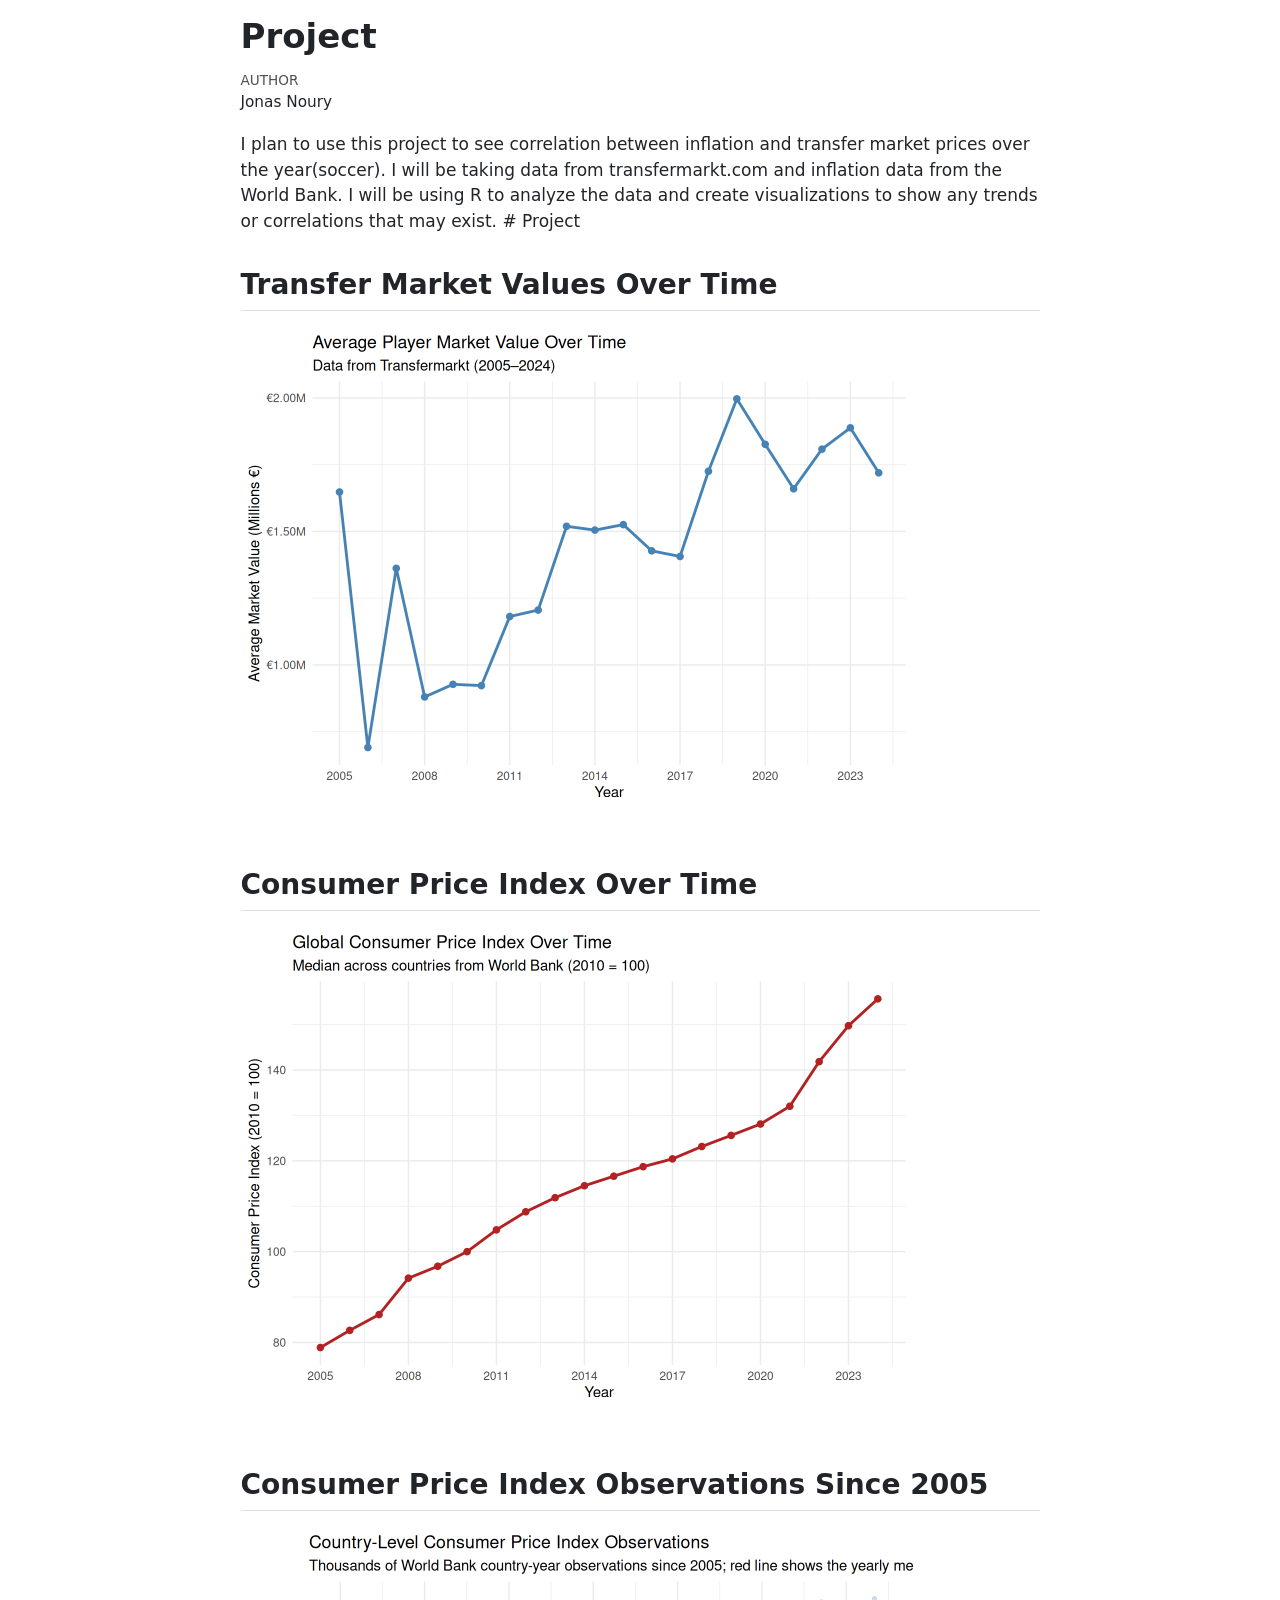
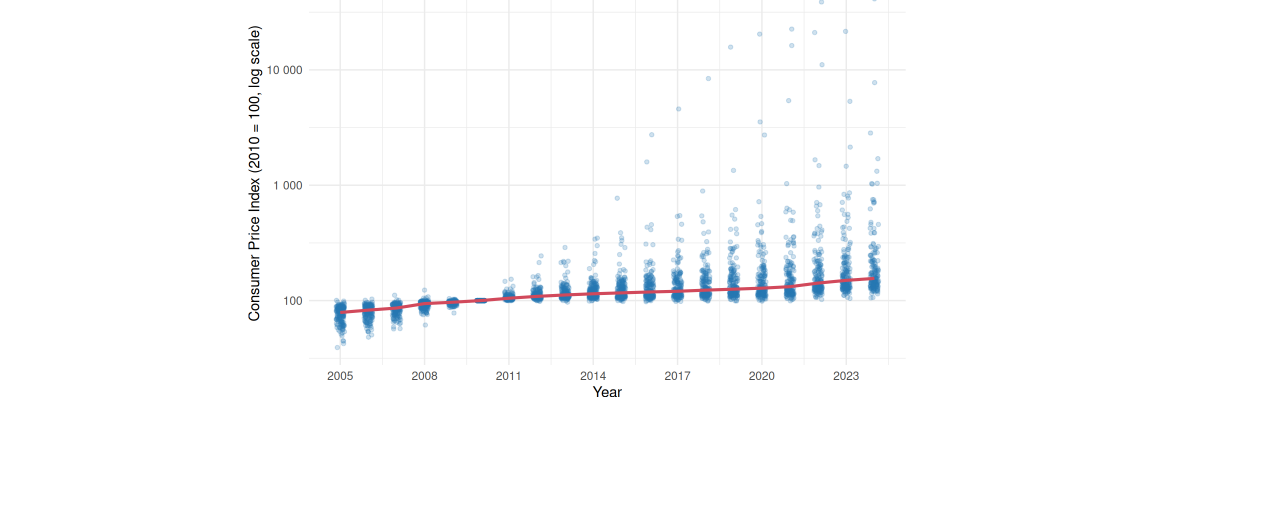
==== index.html @ ab5203b2 "Built site for gh-pages" ====
<!DOCTYPE html>
<html xmlns="http://www.w3.org/1999/xhtml" lang="en" xml:lang="en"><head>

<meta charset="utf-8">
<meta name="generator" content="quarto-1.10.18">

<meta name="viewport" content="width=device-width, initial-scale=1.0, user-scalable=yes">

<meta name="author" content="Jonas Noury">

<title>Project</title>
<style>
/* Default styles provided by pandoc.
** See https://pandoc.org/MANUAL.html#variables-for-html for config info.
*/
span.smallcaps{font-variant: small-caps;}
div.columns{display: flex; gap: 1.5em;}
div.column{flex: auto;}
@media screen {
div.columns{gap: min(4vw, 1.5em);}
div.column{overflow-x: auto;}
}
div.hanging-indent{margin-left: 1.5em; text-indent: -1.5em;}
ul.task-list{list-style: none;}
ul.task-list li input[type="checkbox"] {
  width: 0.8em;
  margin: 0 0.8em 0.2em -1em; /* quarto-specific, see https://github.com/quarto-dev/quarto-cli/issues/4556 */ 
  vertical-align: middle;
}
</style>


<script src="project_files/libs/clipboard/clipboard.min.js"></script>
<script src="project_files/libs/quarto-html/quarto.js" type="module"></script>
<script src="project_files/libs/quarto-html/tabsets/tabsets.js" type="module"></script>
<script src="project_files/libs/quarto-html/popper.min.js"></script>
<script src="project_files/libs/quarto-html/tippy.umd.min.js"></script>
<script src="project_files/libs/quarto-html/anchor.min.js"></script>
<link href="project_files/libs/quarto-html/tippy.css" rel="stylesheet">
<link href="project_files/libs/quarto-html/quarto-syntax-highlighting-64a204ab8560d761af7679ceaba22944.css" rel="stylesheet" id="quarto-text-highlighting-styles">
<script src="project_files/libs/bootstrap/bootstrap.min.js"></script>
<link href="project_files/libs/bootstrap/bootstrap-icons.css" rel="stylesheet">
<link href="project_files/libs/bootstrap/bootstrap-c19e201e7c4750a027ac7a2f6584b086.min.css" rel="stylesheet" append-hash="true" id="quarto-bootstrap" data-mode="light">


</head>

<body class="fullcontent quarto-light">

<div id="quarto-content" class="page-columns page-rows-contents page-layout-article">

<main class="content" id="quarto-document-content">

<header id="title-block-header" class="quarto-title-block default">
<div class="quarto-title">
<h1 class="title">Project</h1>
</div>



<div class="quarto-title-meta">

    <div>
    <div class="quarto-title-meta-heading">Author</div>
    <div class="quarto-title-meta-contents">
             <p>Jonas Noury </p>
          </div>
  </div>
    
  
    
  </div>
  


</header>


<p>I plan to use this project to see correlation between inflation and transfer market prices over the year(soccer). I will be taking data from transfermarkt.com and inflation data from the World Bank. I will be using R to analyze the data and create visualizations to show any trends or correlations that may exist. # Project</p>
<section id="transfer-market-values-over-time" class="level2">
<h2 class="anchored" data-anchor-id="transfer-market-values-over-time">Transfer Market Values Over Time</h2>
<div class="cell">
<div class="cell-output-display">
<div>
<figure class="figure">
<p><img src="project_files/figure-html/plot-transfers-1.png" class="img-fluid figure-img" width="672"></p>
</figure>
</div>
</div>
</div>
</section>
<section id="consumer-price-index-over-time" class="level2">
<h2 class="anchored" data-anchor-id="consumer-price-index-over-time">Consumer Price Index Over Time</h2>
<div class="cell">
<div class="cell-output-display">
<div>
<figure class="figure">
<p><img src="project_files/figure-html/plot-cpi-1.png" class="img-fluid figure-img" width="672"></p>
</figure>
</div>
</div>
</div>
</section>
<section id="consumer-price-index-observations-since-2005" class="level2">
<h2 class="anchored" data-anchor-id="consumer-price-index-observations-since-2005">Consumer Price Index Observations Since 2005</h2>
<div class="cell">
<div class="cell-output-display">
<div>
<figure class="figure">
<p><img src="project_files/figure-html/plot-cpi-observations-1.png" class="img-fluid figure-img" width="672"></p>
</figure>
</div>
</div>
</div>
</section>

</main>
<!-- /main column -->
<script id="quarto-html-after-body" type="application/javascript">
  window.document.addEventListener("DOMContentLoaded", function (event) {
    const icon = "";
    const anchorJS = new window.AnchorJS();
    anchorJS.options = {
      placement: 'right',
      icon: icon
    };
    anchorJS.add('.anchored');
    const isCodeAnnotation = (el) => {
      for (const clz of el.classList) {
        if (clz.startsWith('code-annotation-')) {                     
          return true;
        }
      }
      return false;
    }
    const onCopySuccess = function(e) {
      // button target
      const button = e.trigger;
      // don't keep focus
      button.blur();
      // flash "checked"
      button.classList.add('code-copy-button-checked');
      var currentTitle = button.getAttribute("title");
      button.setAttribute("title", "Copied!");
      let tooltip;
      if (window.bootstrap) {
        button.setAttribute("data-bs-toggle", "tooltip");
        button.setAttribute("data-bs-placement", "left");
        button.setAttribute("data-bs-title", "Copied!");
        tooltip = new bootstrap.Tooltip(button, 
          { trigger: "manual", 
            customClass: "code-copy-button-tooltip",
            offset: [0, -8]});
        tooltip.show();    
      }
      setTimeout(function() {
        if (tooltip) {
          tooltip.hide();
          button.removeAttribute("data-bs-title");
          button.removeAttribute("data-bs-toggle");
          button.removeAttribute("data-bs-placement");
        }
        button.setAttribute("title", currentTitle);
        button.classList.remove('code-copy-button-checked');
      }, 1000);
      // clear code selection
      e.clearSelection();
    }
    const getTextToCopy = function(trigger) {
      const outerScaffold = trigger.parentElement.cloneNode(true);
      const codeEl = outerScaffold.querySelector('code');
      for (const childEl of codeEl.children) {
        if (isCodeAnnotation(childEl)) {
          childEl.remove();
        }
      }
      return codeEl.innerText;
    }
    const clipboard = new window.ClipboardJS('.code-copy-button:not([data-in-quarto-modal])', {
      text: getTextToCopy
    });
    clipboard.on('success', onCopySuccess);
    if (window.document.getElementById('quarto-embedded-source-code-modal')) {
      const clipboardModal = new window.ClipboardJS('.code-copy-button[data-in-quarto-modal]', {
        text: getTextToCopy,
        container: window.document.getElementById('quarto-embedded-source-code-modal')
      });
      clipboardModal.on('success', onCopySuccess);
    }
      var localhostRegex = new RegExp(/^(?:http|https):\/\/localhost\:?[0-9]*\//);
      var mailtoRegex = new RegExp(/^mailto:/);
        var filterRegex = new RegExp('/' + window.location.host + '/');
      var isInternal = (href) => {
          return filterRegex.test(href) || localhostRegex.test(href) || mailtoRegex.test(href);
      }
      // Inspect non-navigation links and adorn them if external
     var links = window.document.querySelectorAll('a[href]:not(.nav-link):not(.navbar-brand):not(.toc-action):not(.sidebar-link):not(.sidebar-item-toggle):not(.pagination-link):not(.no-external):not([aria-hidden]):not(.dropdown-item):not(.quarto-navigation-tool):not(.about-link)');
      for (var i=0; i<links.length; i++) {
        const link = links[i];
        if (!isInternal(link.href)) {
          // undo the damage that might have been done by quarto-nav.js in the case of
          // links that we want to consider external
          if (link.dataset.originalHref !== undefined) {
            link.href = link.dataset.originalHref;
          }
        }
      }
    function tippyHover(el, contentFn, onTriggerFn, onUntriggerFn) {
      const config = {
        allowHTML: true,
        maxWidth: 500,
        delay: 100,
        arrow: false,
        appendTo: function(el) {
            return el.parentElement;
        },
        interactive: true,
        interactiveBorder: 10,
        theme: 'quarto',
        placement: 'bottom-start',
      };
      if (contentFn) {
        config.content = contentFn;
      }
      if (onTriggerFn) {
        config.onTrigger = onTriggerFn;
      }
      if (onUntriggerFn) {
        config.onUntrigger = onUntriggerFn;
      }
      window.tippy(el, config); 
    }
    const noterefs = window.document.querySelectorAll('a[role="doc-noteref"]');
    for (var i=0; i<noterefs.length; i++) {
      const ref = noterefs[i];
      tippyHover(ref, function() {
        // use id or data attribute instead here
        let href = ref.getAttribute('data-footnote-href') || ref.getAttribute('href');
        try { href = new URL(href).hash; } catch {}
        const id = href.replace(/^#\/?/, "");
        const note = window.document.getElementById(id);
        if (note) {
          return note.innerHTML;
        } else {
          return "";
        }
      });
    }
    const xrefs = window.document.querySelectorAll('a.quarto-xref');
    const processXRef = (id, note) => {
      // Strip column container classes
      const stripColumnClz = (el) => {
        el.classList.remove("page-full", "page-columns");
        if (el.children) {
          for (const child of el.children) {
            stripColumnClz(child);
          }
        }
      }
      stripColumnClz(note)
      if (id === null || id.startsWith('sec-')) {
        // Special case sections, only their first couple elements
        const container = document.createElement("div");
        if (note.children && note.children.length > 2) {
          container.appendChild(note.children[0].cloneNode(true));
          for (let i = 1; i < note.children.length; i++) {
            const child = note.children[i];
            if (child.tagName === "P" && child.innerText === "") {
              continue;
            } else {
              container.appendChild(child.cloneNode(true));
              break;
            }
          }
          if (window.Quarto?.typesetMath) {
            window.Quarto.typesetMath(container);
          }
          return container.innerHTML
        } else {
          if (window.Quarto?.typesetMath) {
            window.Quarto.typesetMath(note);
          }
          return note.innerHTML;
        }
      } else {
        // Remove any anchor links if they are present
        const anchorLink = note.querySelector('a.anchorjs-link');
        if (anchorLink) {
          anchorLink.remove();
        }
        if (window.Quarto?.typesetMath) {
          window.Quarto.typesetMath(note);
        }
        if (note.classList.contains("callout")) {
          return note.outerHTML;
        } else {
          return note.innerHTML;
        }
      }
    }
    for (var i=0; i<xrefs.length; i++) {
      const xref = xrefs[i];
      tippyHover(xref, undefined, function(instance) {
        instance.disable();
        let url = xref.getAttribute('href');
        let hash = undefined; 
        if (url.startsWith('#')) {
          hash = url;
        } else {
          try { hash = new URL(url).hash; } catch {}
        }
        if (hash) {
          const id = hash.replace(/^#\/?/, "");
          const note = window.document.getElementById(id);
          if (note !== null) {
            try {
              const html = processXRef(id, note.cloneNode(true));
              instance.setContent(html);
            } finally {
              instance.enable();
              instance.show();
            }
          } else {
            // See if we can fetch this
            fetch(url.split('#')[0])
            .then(res => res.text())
            .then(html => {
              const parser = new DOMParser();
              const htmlDoc = parser.parseFromString(html, "text/html");
              const note = htmlDoc.getElementById(id);
              if (note !== null) {
                const html = processXRef(id, note);
                instance.setContent(html);
              } 
            }).finally(() => {
              instance.enable();
              instance.show();
            });
          }
        } else {
          // See if we can fetch a full url (with no hash to target)
          // This is a special case and we should probably do some content thinning / targeting
          fetch(url)
          .then(res => res.text())
          .then(html => {
            const parser = new DOMParser();
            const htmlDoc = parser.parseFromString(html, "text/html");
            const note = htmlDoc.querySelector('main.content');
            if (note !== null) {
              // This should only happen for chapter cross references
              // (since there is no id in the URL)
              // remove the first header
              if (note.children.length > 0 && note.children[0].tagName === "HEADER") {
                note.children[0].remove();
              }
              const html = processXRef(null, note);
              instance.setContent(html);
            } 
          }).finally(() => {
            instance.enable();
            instance.show();
          });
        }
      }, function(instance) {
      });
    }
        let selectedAnnoteEl;
        const selectorForAnnotation = ( cell, annotation) => {
          let cellAttr = 'data-code-cell="' + cell + '"';
          let lineAttr = 'data-code-annotation="' +  annotation + '"';
          const selector = 'span[' + cellAttr + '][' + lineAttr + ']';
          return selector;
        }
        const selectCodeLines = (annoteEl) => {
          const doc = window.document;
          const targetCell = annoteEl.getAttribute("data-target-cell");
          const targetAnnotation = annoteEl.getAttribute("data-target-annotation");
          const annoteSpan = window.document.querySelector(selectorForAnnotation(targetCell, targetAnnotation));
          const lines = annoteSpan.getAttribute("data-code-lines").split(",");
          const lineIds = lines.map((line) => {
            return targetCell + "-" + line;
          })
          let top = null;
          let height = null;
          let parent = null;
          if (lineIds.length > 0) {
              //compute the position of the single el (top and bottom and make a div)
              const el = window.document.getElementById(lineIds[0]);
              top = el.offsetTop;
              height = el.offsetHeight;
              parent = el.parentElement.parentElement;
            if (lineIds.length > 1) {
              const lastEl = window.document.getElementById(lineIds[lineIds.length - 1]);
              const bottom = lastEl.offsetTop + lastEl.offsetHeight;
              height = bottom - top;
            }
            if (top !== null && height !== null && parent !== null) {
              // cook up a div (if necessary) and position it 
              let div = window.document.getElementById("code-annotation-line-highlight");
              if (div === null) {
                div = window.document.createElement("div");
                div.setAttribute("id", "code-annotation-line-highlight");
                div.style.position = 'absolute';
                parent.appendChild(div);
              }
              div.style.top = top - 2 + "px";
              div.style.height = height + 4 + "px";
              div.style.left = 0;
              let gutterDiv = window.document.getElementById("code-annotation-line-highlight-gutter");
              if (gutterDiv === null) {
                gutterDiv = window.document.createElement("div");
                gutterDiv.setAttribute("id", "code-annotation-line-highlight-gutter");
                gutterDiv.style.position = 'absolute';
                const codeCell = window.document.getElementById(targetCell);
                const gutter = codeCell.querySelector('.code-annotation-gutter');
                gutter.appendChild(gutterDiv);
              }
              gutterDiv.style.top = top - 2 + "px";
              gutterDiv.style.height = height + 4 + "px";
            }
            selectedAnnoteEl = annoteEl;
          }
        };
        const unselectCodeLines = () => {
          const elementsIds = ["code-annotation-line-highlight", "code-annotation-line-highlight-gutter"];
          elementsIds.forEach((elId) => {
            const div = window.document.getElementById(elId);
            if (div) {
              div.remove();
            }
          });
          selectedAnnoteEl = undefined;
        };
          // Handle positioning of the toggle
      window.addEventListener(
        "resize",
        throttle(() => {
          elRect = undefined;
          if (selectedAnnoteEl) {
            selectCodeLines(selectedAnnoteEl);
          }
        }, 10)
      );
      function throttle(fn, ms) {
      let throttle = false;
      let timer;
        return (...args) => {
          if(!throttle) { // first call gets through
              fn.apply(this, args);
              throttle = true;
          } else { // all the others get throttled
              if(timer) clearTimeout(timer); // cancel #2
              timer = setTimeout(() => {
                fn.apply(this, args);
                timer = throttle = false;
              }, ms);
          }
        };
      }
        // Attach click handler to the DT
        const annoteDls = window.document.querySelectorAll('dt[data-target-cell]');
        for (const annoteDlNode of annoteDls) {
          annoteDlNode.addEventListener('click', (event) => {
            const clickedEl = event.target;
            if (clickedEl !== selectedAnnoteEl) {
              unselectCodeLines();
              const activeEl = window.document.querySelector('dt[data-target-cell].code-annotation-active');
              if (activeEl) {
                activeEl.classList.remove('code-annotation-active');
              }
              selectCodeLines(clickedEl);
              clickedEl.classList.add('code-annotation-active');
            } else {
              // Unselect the line
              unselectCodeLines();
              clickedEl.classList.remove('code-annotation-active');
            }
          });
        }
    const findCites = (el) => {
      const parentEl = el.parentElement;
      if (parentEl) {
        const cites = parentEl.dataset.cites;
        if (cites) {
          return {
            el,
            cites: cites.split(' ')
          };
        } else {
          return findCites(el.parentElement)
        }
      } else {
        return undefined;
      }
    };
    var bibliorefs = window.document.querySelectorAll('a[role="doc-biblioref"]');
    for (var i=0; i<bibliorefs.length; i++) {
      const ref = bibliorefs[i];
      const citeInfo = findCites(ref);
      if (citeInfo) {
        tippyHover(citeInfo.el, function() {
          var popup = window.document.createElement('div');
          citeInfo.cites.forEach(function(cite) {
            var citeDiv = window.document.createElement('div');
            citeDiv.classList.add('hanging-indent');
            citeDiv.classList.add('csl-entry');
            var biblioDiv = window.document.getElementById('ref-' + cite);
            if (biblioDiv) {
              citeDiv.innerHTML = biblioDiv.innerHTML;
            }
            popup.appendChild(citeDiv);
          });
          return popup.innerHTML;
        });
      }
    }
  });
  </script>
</div> <!-- /content -->




</body></html>
---- project_files/libs/quarto-html/tippy.css ----
.tippy-box[data-animation=fade][data-state=hidden]{opacity:0}[data-tippy-root]{max-width:calc(100vw - 10px)}.tippy-box{position:relative;background-color:#333;color:#fff;border-radius:4px;font-size:14px;line-height:1.4;white-space:normal;outline:0;transition-property:transform,visibility,opacity}.tippy-box[data-placement^=top]>.tippy-arrow{bottom:0}.tippy-box[data-placement^=top]>.tippy-arrow:before{bottom:-7px;left:0;border-width:8px 8px 0;border-top-color:initial;transform-origin:center top}.tippy-box[data-placement^=bottom]>.tippy-arrow{top:0}.tippy-box[data-placement^=bottom]>.tippy-arrow:before{top:-7px;left:0;border-width:0 8px 8px;border-bottom-color:initial;transform-origin:center bottom}.tippy-box[data-placement^=left]>.tippy-arrow{right:0}.tippy-box[data-placement^=left]>.tippy-arrow:before{border-width:8px 0 8px 8px;border-left-color:initial;right:-7px;transform-origin:center left}.tippy-box[data-placement^=right]>.tippy-arrow{left:0}.tippy-box[data-placement^=right]>.tippy-arrow:before{left:-7px;border-width:8px 8px 8px 0;border-right-color:initial;transform-origin:center right}.tippy-box[data-inertia][data-state=visible]{transition-timing-function:cubic-bezier(.54,1.5,.38,1.11)}.tippy-arrow{width:16px;height:16px;color:#333}.tippy-arrow:before{content:"";position:absolute;border-color:transparent;border-style:solid}.tippy-content{position:relative;padding:5px 9px;z-index:1}
---- project_files/libs/quarto-html/quarto-syntax-highlighting-64a204ab8560d761af7679ceaba22944.css ----
/* quarto syntax highlight colors */
:root {
  --quarto-hl-ot-color: #003B4F;
  --quarto-hl-at-color: #657422;
  --quarto-hl-ss-color: #20794D;
  --quarto-hl-an-color: #5E5E5E;
  --quarto-hl-fu-color: #4758AB;
  --quarto-hl-st-color: #20794D;
  --quarto-hl-cf-color: #003B4F;
  --quarto-hl-op-color: #5E5E5E;
  --quarto-hl-er-color: #AD0000;
  --quarto-hl-bn-color: #AD0000;
  --quarto-hl-al-color: #AD0000;
  --quarto-hl-va-color: #111111;
  --quarto-hl-bu-color: inherit;
  --quarto-hl-ex-color: inherit;
  --quarto-hl-pp-color: #AD0000;
  --quarto-hl-in-color: #5E5E5E;
  --quarto-hl-vs-color: #20794D;
  --quarto-hl-wa-color: #5E5E5E;
  --quarto-hl-do-color: #5E5E5E;
  --quarto-hl-im-color: #00769E;
  --quarto-hl-ch-color: #20794D;
  --quarto-hl-dt-color: #AD0000;
  --quarto-hl-fl-color: #AD0000;
  --quarto-hl-co-color: #5E5E5E;
  --quarto-hl-cv-color: #5E5E5E;
  --quarto-hl-cn-color: #8f5902;
  --quarto-hl-sc-color: #5E5E5E;
  --quarto-hl-dv-color: #AD0000;
  --quarto-hl-kw-color: #003B4F;
}

/* other quarto variables */
:root {
  --quarto-font-monospace: SFMono-Regular, Menlo, Monaco, Consolas, "Liberation Mono", "Courier New", monospace;
}

/* syntax highlight based on Pandoc's rules */
pre > code.sourceCode > span {
  color: #003B4F;
}

code.sourceCode > span {
  color: #003B4F;
}

div.sourceCode,
div.sourceCode pre.sourceCode {
  color: #003B4F;
}

/* Normal */
code span {
  color: #003B4F;
}

/* Alert */
code span.al {
  color: #AD0000;
  font-style: inherit;
}

/* Annotation */
code span.an {
  color: #5E5E5E;
  font-style: inherit;
}

/* Attribute */
code span.at {
  color: #657422;
  font-style: inherit;
}

/* BaseN */
code span.bn {
  color: #AD0000;
  font-style: inherit;
}

/* BuiltIn */
code span.bu {
  font-style: inherit;
}

/* ControlFlow */
code span.cf {
  color: #003B4F;
  font-weight: bold;
  font-style: inherit;
}

/* Char */
code span.ch {
  color: #20794D;
  font-style: inherit;
}

/* Constant */
code span.cn {
  color: #8f5902;
  font-style: inherit;
}

/* Comment */
code span.co {
  color: #5E5E5E;
  font-style: inherit;
}

/* CommentVar */
code span.cv {
  color: #5E5E5E;
  font-style: italic;
}

/* Documentation */
code span.do {
  color: #5E5E5E;
  font-style: italic;
}

/* DataType */
code span.dt {
  color: #AD0000;
  font-style: inherit;
}

/* DecVal */
code span.dv {
  color: #AD0000;
  font-style: inherit;
}

/* Error */
code span.er {
  color: #AD0000;
  font-style: inherit;
}

/* Extension */
code span.ex {
  font-style: inherit;
}

/* Float */
code span.fl {
  color: #AD0000;
  font-style: inherit;
}

/* Function */
code span.fu {
  color: #4758AB;
  font-style: inherit;
}

/* Import */
code span.im {
  color: #00769E;
  font-style: inherit;
}

/* Information */
code span.in {
  color: #5E5E5E;
  font-style: inherit;
}

/* Keyword */
code span.kw {
  color: #003B4F;
  font-weight: bold;
  font-style: inherit;
}

/* Operator */
code span.op {
  color: #5E5E5E;
  font-style: inherit;
}

/* Other */
code span.ot {
  color: #003B4F;
  font-style: inherit;
}

/* Preprocessor */
code span.pp {
  color: #AD0000;
  font-style: inherit;
}

/* SpecialChar */
code span.sc {
  color: #5E5E5E;
  font-style: inherit;
}

/* SpecialString */
code span.ss {
  color: #20794D;
  font-style: inherit;
}

/* String */
code span.st {
  color: #20794D;
  font-style: inherit;
}

/* Variable */
code span.va {
  color: #111111;
  font-style: inherit;
}

/* VerbatimString */
code span.vs {
  color: #20794D;
  font-style: inherit;
}

/* Warning */
code span.wa {
  color: #5E5E5E;
  font-style: italic;
}

.prevent-inlining {
  content: "</";
}

/*# sourceMappingURL=9d8d5bb603a83b8298b89080a598c93b.css.map */
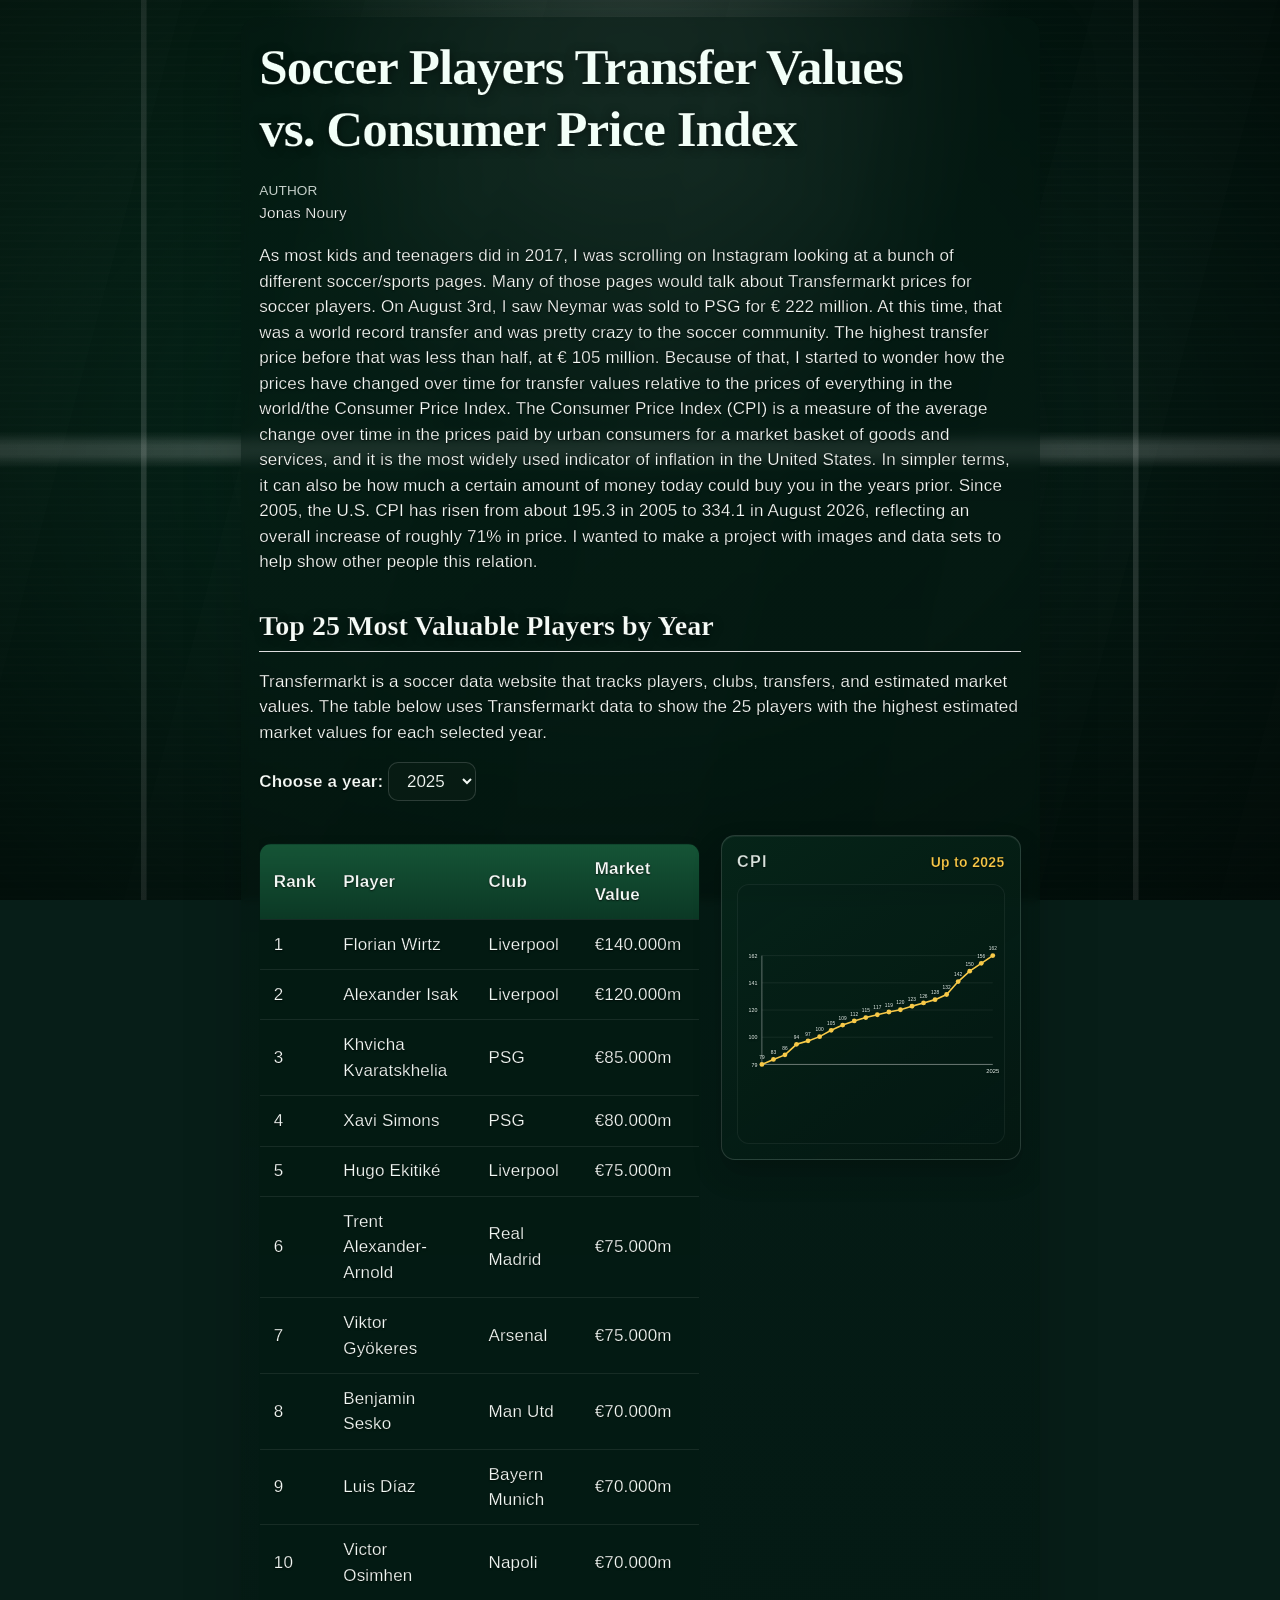
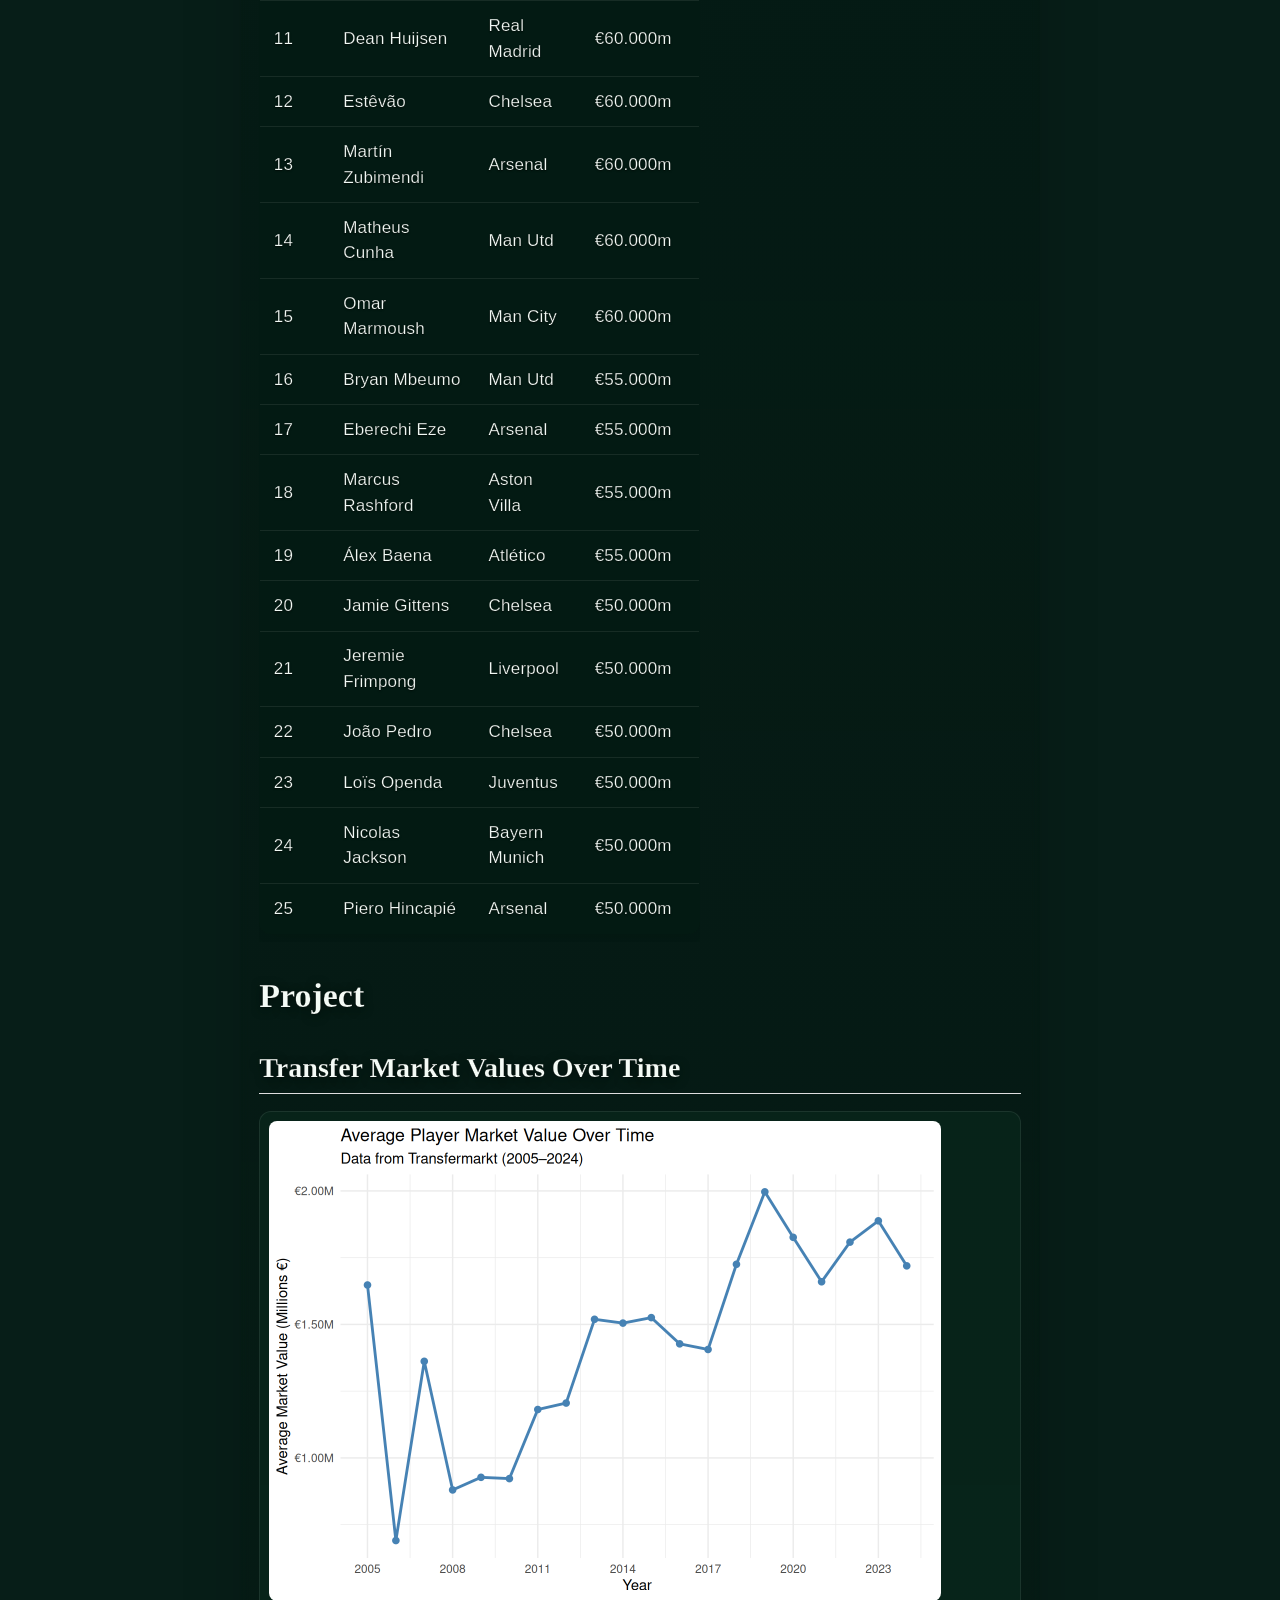
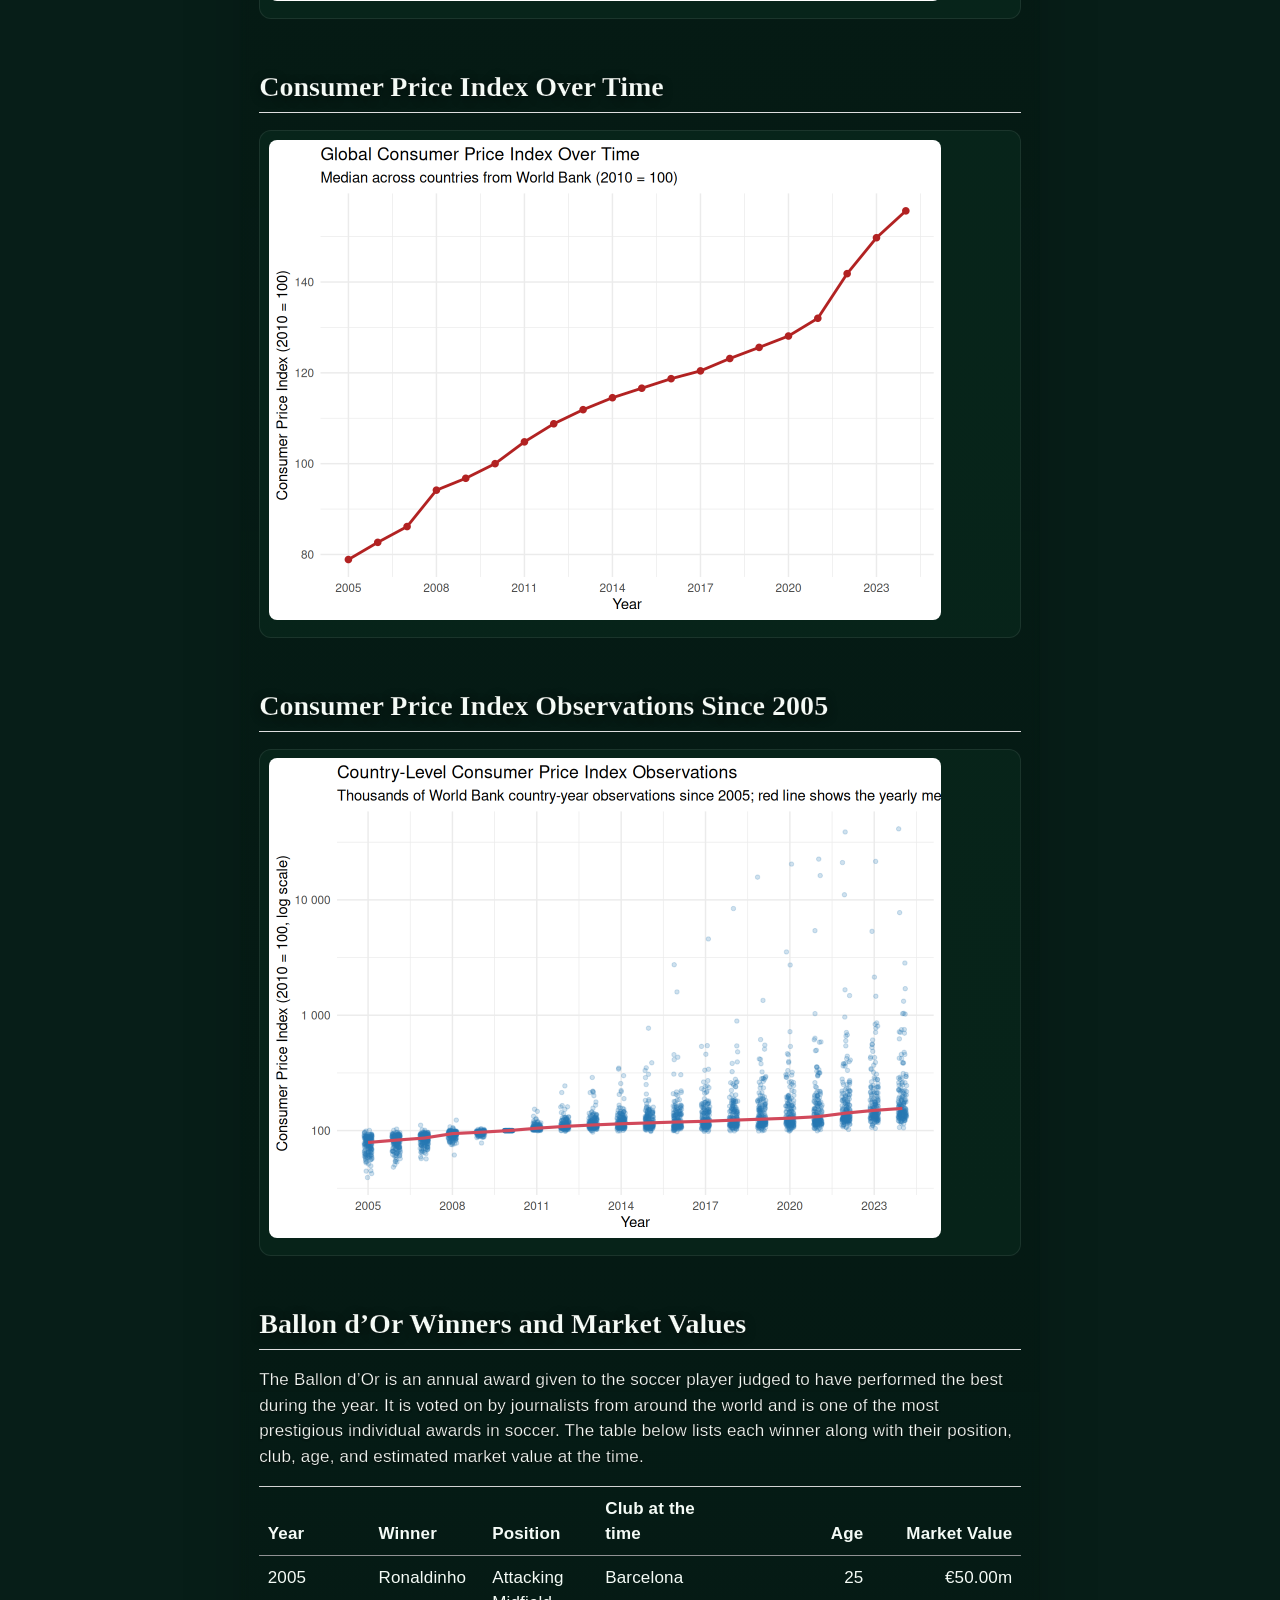
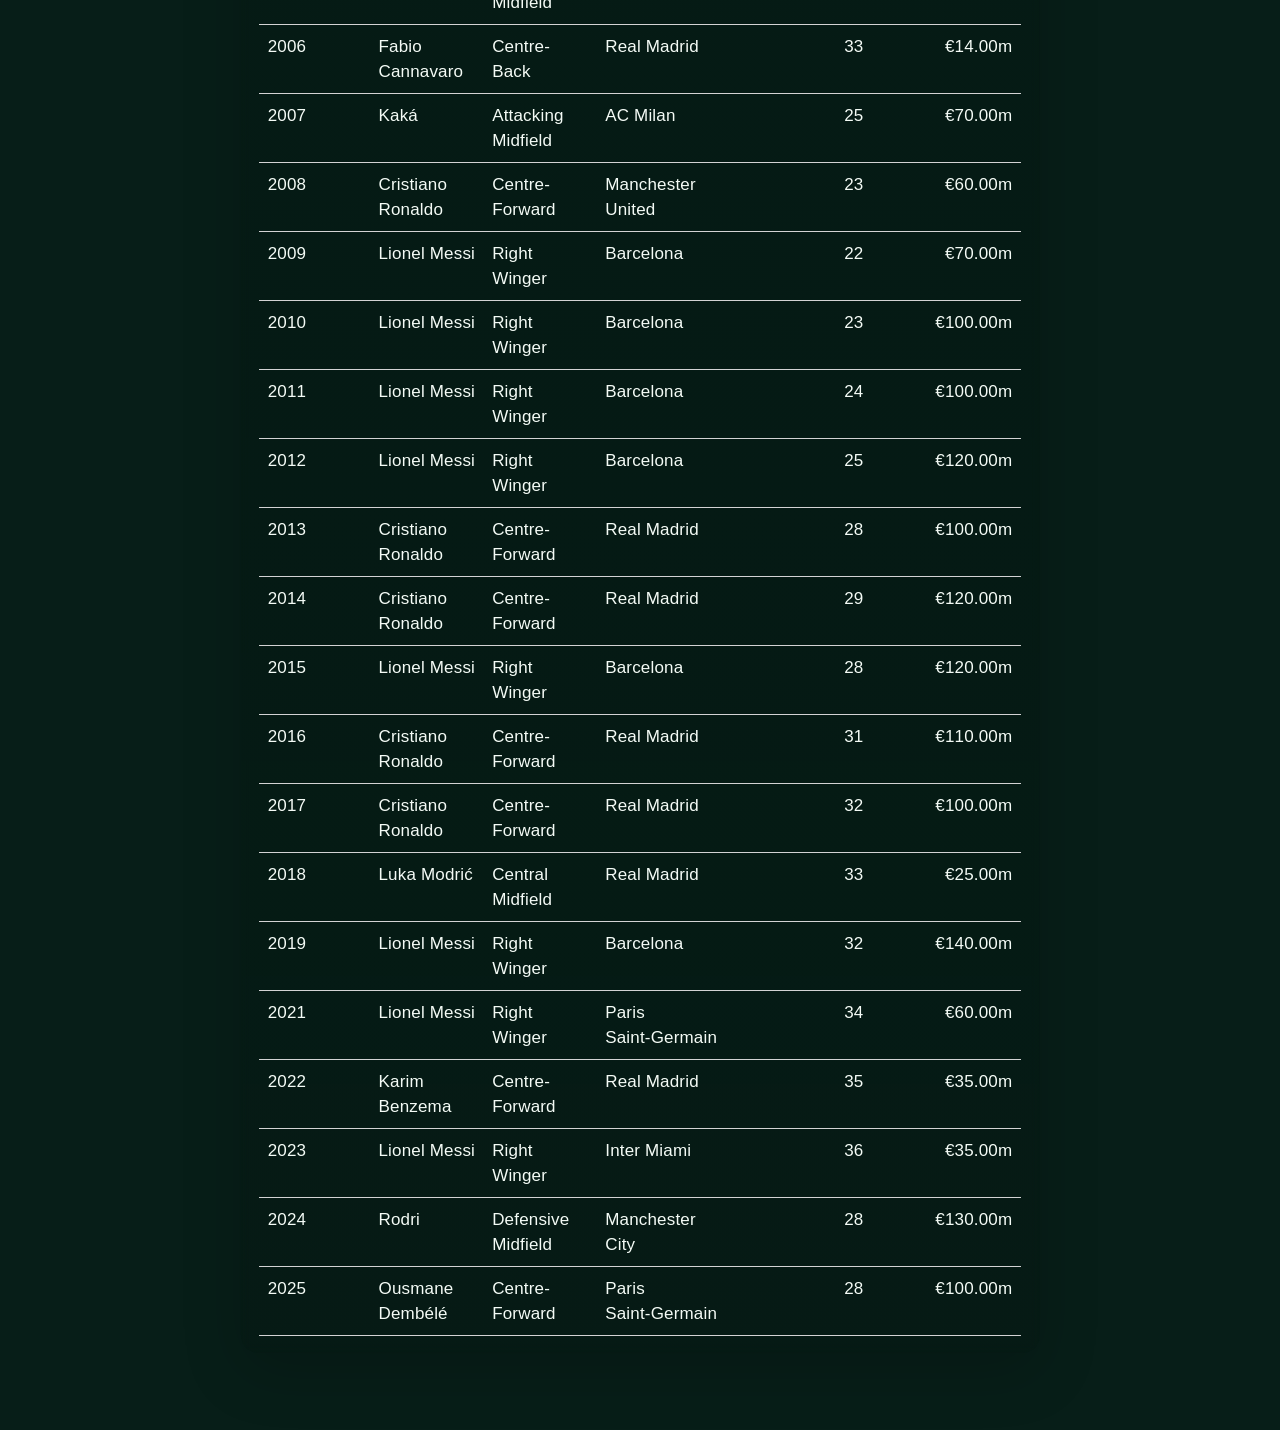
==== commit cc214f7d: "Built site for gh-pages" ====
--- a/index.html
+++ b/index.html
@@ -8,7 +8,7 @@
 
 <meta name="author" content="Jonas Noury">
 
-<title>Project</title>
+<title>Soccer Players Transfer Values vs.&nbsp;Consumer Price Index</title>
 <style>
 /* Default styles provided by pandoc.
 ** See https://pandoc.org/MANUAL.html#variables-for-html for config info.
@@ -43,6 +43,7 @@
 <link href="project_files/libs/bootstrap/bootstrap-c19e201e7c4750a027ac7a2f6584b086.min.css" rel="stylesheet" append-hash="true" id="quarto-bootstrap" data-mode="light">
 
 
+<link rel="stylesheet" href="styles.css">
 </head>
 
 <body class="fullcontent quarto-light">
@@ -53,7 +54,7 @@
 
 <header id="title-block-header" class="quarto-title-block default">
 <div class="quarto-title">
-<h1 class="title">Project</h1>
+<h1 class="title">Soccer Players Transfer Values vs.&nbsp;Consumer Price Index</h1>
 </div>
 
 
@@ -76,7 +77,231 @@
 </header>
 
 
-<p>I plan to use this project to see correlation between inflation and transfer market prices over the year(soccer). I will be taking data from transfermarkt.com and inflation data from the World Bank. I will be using R to analyze the data and create visualizations to show any trends or correlations that may exist. # Project</p>
+<p>As most kids and teenagers did in 2017, I was scrolling on Instagram looking at a bunch of different soccer/sports pages. Many of those pages would talk about Transfermarkt prices for soccer players. On August 3rd, I saw Neymar was sold to PSG for € 222 million. At this time, that was a world record transfer and was pretty crazy to the soccer community. The highest transfer price before that was less than half, at € 105 million. Because of that, I started to wonder how the prices have changed over time for transfer values relative to the prices of everything in the world/the Consumer Price Index. The Consumer Price Index (CPI) is a measure of the average change over time in the prices paid by urban consumers for a market basket of goods and services, and it is the most widely used indicator of inflation in the United States. In simpler terms, it can also be how much a certain amount of money today could buy you in the years prior. Since 2005, the U.S. CPI has risen from about 195.3 in 2005 to 334.1 in August 2026, reflecting an overall increase of roughly 71% in price. I wanted to make a project with images and data sets to help show other people this relation.</p>
+<section id="top-25-most-valuable-players-by-year" class="level2">
+<h2 class="anchored" data-anchor-id="top-25-most-valuable-players-by-year">Top 25 Most Valuable Players by Year</h2>
+<p>Transfermarkt is a soccer data website that tracks players, clubs, transfers, and estimated market values. The table below uses Transfermarkt data to show the 25 players with the highest estimated market values for each selected year.</p>
+<div class="year-selector-row">
+<p><label for="yearSelect">Choose a year:</label> <select id="yearSelect"></select></p>
+</div>
+<div class="top25-layout">
+<div id="top25TableContainer">
+
+</div>
+<div id="cpiChartContainer">
+
+</div>
+</div>
+<script>
+const top25ByYear = [{"year":2005,"rank":1,"player":"Sergio Ramos","club":"Real Madrid","value":"€27.000m"},{"year":2005,"rank":2,"player":"James Milner","club":"Aston Villa","value":"€5.500m"},{"year":2005,"rank":3,"player":"Pepe Reina","club":"Liverpool","value":"€4.500m"},{"year":2005,"rank":4,"player":"Lionel Messi","club":"Barcelona","value":"€3.000m"},{"year":2005,"rank":5,"player":"Ludovic Butelle","club":"Hércules CF","value":"€1.750m"},{"year":2005,"rank":6,"player":"Fábio","club":"Cruzeiro","value":"€1.000m"},{"year":2005,"rank":7,"player":"Raúl Albiol","club":"Valencia","value":"€0.800m"},{"year":2005,"rank":8,"player":"Scott Carson","club":"Liverpool","value":"€0.750m"},{"year":2005,"rank":9,"player":"Antonio Mirante","club":"Juventus","value":"€0.450m"},{"year":2005,"rank":10,"player":"Andy Lonergan","club":"Wycombe","value":"€0.400m"},{"year":2005,"rank":11,"player":"Benoît Costil","club":"SM Caen","value":"€0.400m"},{"year":2005,"rank":12,"player":"John Ruddy","club":"Everton","value":"€0.350m"},{"year":2005,"rank":13,"player":"Hugo Lloris","club":"Nice","value":"€0.250m"},{"year":2005,"rank":14,"player":"Tim Krul","club":"Newcastle U18","value":"€0.250m"},{"year":2005,"rank":15,"player":"Ron-Robert Zieler","club":"Man Utd U18","value":"€0.125m"},{"year":2005,"rank":16,"player":"Asmir Begovic","club":"Portsmouth","value":"€0.100m"},{"year":2005,"rank":17,"player":"Kenneth Vermeer","club":"Ajax","value":"€0.075m"},{"year":2005,"rank":18,"player":"Manuel Neuer","club":"FC Schalke 04","value":"€0.075m"},{"year":2005,"rank":19,"player":"Andy Considine","club":"Aberdeen FC","value":"€0.050m"},{"year":2005,"rank":20,"player":"Gökhan Inler","club":"FC Aarau","value":"€0.050m"},{"year":2005,"rank":21,"player":"Michael McGovern","club":"Celtic","value":"€0.050m"},{"year":2005,"rank":22,"player":"Oleg Ivanov","club":"Khimki","value":"€0.050m"},{"year":2005,"rank":23,"player":"Rémy Riou","club":"Lyon","value":"€0.050m"},{"year":2005,"rank":24,"player":"Salvatore Sirigu","club":"Palermo U19","value":"€0.050m"},{"year":2006,"rank":1,"player":"Lukas Podolski","club":"Bayern Munich","value":"€12.000m"},{"year":2006,"rank":2,"player":"James Milner","club":"Newcastle","value":"€4.700m"},{"year":2006,"rank":3,"player":"Thiago Silva","club":"Fluminense","value":"€3.500m"},{"year":2006,"rank":4,"player":"Paolo Guerrero","club":"Hamburg","value":"€3.000m"},{"year":2006,"rank":5,"player":"Vladimir Stojkovic","club":"FC Nantes","value":"€2.000m"},{"year":2006,"rank":6,"player":"Scott Carson","club":"Sheff Wed","value":"€1.750m"},{"year":2006,"rank":7,"player":"Ricardo Batista","club":"MK Dons","value":"€1.000m"},{"year":2006,"rank":8,"player":"Dejan Lovren","club":"Inter Zapresic","value":"€0.800m"},{"year":2006,"rank":9,"player":"Gökhan Inler","club":"FC Zürich","value":"€0.500m"},{"year":2006,"rank":10,"player":"José Fonte","club":"Benfica","value":"€0.500m"},{"year":2006,"rank":11,"player":"Tomas Pekhart","club":"Spurs U18","value":"€0.500m"},{"year":2006,"rank":12,"player":"Vito Mannone","club":"Barnsley FC","value":"€0.500m"},{"year":2006,"rank":13,"player":"Santi Cazorla","club":"Recr. Huelva","value":"€0.400m"},{"year":2006,"rank":14,"player":"John Ruddy","club":"Chester City","value":"€0.350m"},{"year":2006,"rank":15,"player":"Andy Lonergan","club":"Swindon Town","value":"€0.300m"},{"year":2006,"rank":16,"player":"Dante","club":"R Charleroi SC","value":"€0.250m"},{"year":2006,"rank":17,"player":"Joe Hart","club":"Man City","value":"€0.250m"},{"year":2006,"rank":18,"player":"Kasper Schmeichel","club":"Darlington","value":"€0.250m"},{"year":2006,"rank":19,"player":"Niki Mäenpää","club":"Stormv. Telstar","value":"€0.250m"},{"year":2006,"rank":20,"player":"Remko Pasveer","club":"Heracles Almelo","value":"€0.250m"},{"year":2006,"rank":21,"player":"Tim Krul","club":"Newcastle Res.","value":"€0.250m"},{"year":2006,"rank":22,"player":"Philipp Pentke","club":"1860 Munich","value":"€0.150m"},{"year":2006,"rank":23,"player":"Sokratis Papastathopoulos","club":"Niki Volou","value":"€0.150m"},{"year":2006,"rank":24,"player":"Tobias Sippel","club":"1.FC K'lautern","value":"€0.150m"},{"year":2006,"rank":25,"player":"Asmir Begovic","club":"Macclesfield","value":"€0.100m"},{"year":2007,"rank":1,"player":"Pepe","club":"Real Madrid","value":"€30.000m"},{"year":2007,"rank":2,"player":"Nani","club":"Man Utd","value":"€25.000m"},{"year":2007,"rank":3,"player":"Raúl García","club":"Atlético Madrid","value":"€12.000m"},{"year":2007,"rank":4,"player":"Willian","club":"Shakhtar D.","value":"€11.000m"},{"year":2007,"rank":5,"player":"José Sosa","club":"Bayern Munich","value":"€10.000m"},{"year":2007,"rank":6,"player":"Ashley Young","club":"Aston Villa","value":"€6.500m"},{"year":2007,"rank":7,"player":"Craig Gordon","club":"Sunderland","value":"€6.000m"},{"year":2007,"rank":8,"player":"Arturo Vidal","club":"Leverkusen","value":"€5.000m"},{"year":2007,"rank":9,"player":"Ivan Rakitic","club":"FC Schalke 04","value":"€5.000m"},{"year":2007,"rank":10,"player":"Steven Davis","club":"Fulham","value":"€4.600m"},{"year":2007,"rank":11,"player":"Caner Erkin","club":"CSKA Moscow","value":"€4.000m"},{"year":2007,"rank":12,"player":"Edin Dzeko","club":"Wolfsburg","value":"€4.000m"},{"year":2007,"rank":13,"player":"Santi Cazorla","club":"Villarreal","value":"€3.500m"},{"year":2007,"rank":14,"player":"Thiago Silva","club":"Fluminense","value":"€3.500m"},{"year":2007,"rank":15,"player":"Lukasz Fabianski","club":"Arsenal","value":"€2.500m"},{"year":2007,"rank":16,"player":"Scott Carson","club":"Liverpool","value":"€2.500m"},{"year":2007,"rank":17,"player":"André-Pierre Gignac","club":"Toulouse","value":"€2.000m"},{"year":2007,"rank":18,"player":"Vladimir Stojkovic","club":"Vitesse","value":"€1.500m"},{"year":2007,"rank":19,"player":"David Marshall","club":"Norwich","value":"€1.250m"},{"year":2007,"rank":20,"player":"Antonio Mirante","club":"Juventus","value":"€1.200m"},{"year":2007,"rank":21,"player":"Juan Mata","club":"Valencia","value":"€1.100m"},{"year":2007,"rank":22,"player":"Ludovic Butelle","club":"Real Valladolid","value":"€1.000m"},{"year":2007,"rank":23,"player":"Luis Suárez","club":"Ajax","value":"€1.000m"},{"year":2007,"rank":24,"player":"Ricardo Batista","club":"Wycombe","value":"€1.000m"},{"year":2007,"rank":25,"player":"Álvaro Negredo","club":"UD Almería","value":"€1.000m"},{"year":2008,"rank":1,"player":"Luka Modrić","club":"Tottenham","value":"€18.000m"},{"year":2008,"rank":2,"player":"Éver Banega","club":"Valencia","value":"€15.000m"},{"year":2008,"rank":3,"player":"James Milner","club":"Aston Villa","value":"€8.750m"},{"year":2008,"rank":4,"player":"Hugo Lloris","club":"Lyon","value":"€8.500m"},{"year":2008,"rank":5,"player":"Stevan Jovetić","club":"Fiorentina","value":"€7.000m"},{"year":2008,"rank":6,"player":"Scott Carson","club":"West Brom","value":"€6.000m"},{"year":2008,"rank":7,"player":"Steve Mandanda","club":"Le Havre AC","value":"€6.000m"},{"year":2008,"rank":8,"player":"Steven Davis","club":"Rangers","value":"€6.000m"},{"year":2008,"rank":9,"player":"Miralem Pjanić","club":"Lyon","value":"€5.500m"},{"year":2008,"rank":10,"player":"Maxi Moralez","club":"Racing Club","value":"€5.000m"},{"year":2008,"rank":11,"player":"Alexis Sánchez","club":"Udinese","value":"€3.400m"},{"year":2008,"rank":12,"player":"Marco Ruben","club":"Villarreal","value":"€3.000m"},{"year":2008,"rank":13,"player":"Hugo Rodallega","club":"Monterrey","value":"€2.850m"},{"year":2008,"rank":14,"player":"Sokratis Papastathopoulos","club":"Genoa","value":"€2.700m"},{"year":2008,"rank":15,"player":"Lazaros Christodoulopoulos","club":"Panathinaikos","value":"€2.500m"},{"year":2008,"rank":16,"player":"Antonio Mirante","club":"Juventus","value":"€2.000m"},{"year":2008,"rank":17,"player":"Boy Waterman","club":"ADO Den Haag","value":"€2.000m"},{"year":2008,"rank":18,"player":"Nordin Amrabat","club":"PSV","value":"€2.000m"},{"year":2008,"rank":19,"player":"Leonardo Sigali","club":"Villarreal","value":"€1.900m"},{"year":2008,"rank":20,"player":"Kévin Gameiro","club":"FC Lorient","value":"€1.800m"},{"year":2008,"rank":21,"player":"Denys Oliynyk","club":"Dynamo Kyiv","value":"€1.700m"},{"year":2008,"rank":22,"player":"David Ospina","club":"Nice","value":"€1.500m"},{"year":2008,"rank":23,"player":"Makoto Hasebe","club":"VfL Wolfsburg","value":"€1.500m"},{"year":2008,"rank":24,"player":"Simon Kjær","club":"US Palermo","value":"€1.500m"},{"year":2008,"rank":25,"player":"Oleg Ivanov","club":"KS Samara","value":"€1.250m"},{"year":2009,"rank":1,"player":"Cristiano Ronaldo","club":"Real Madrid","value":"€60.000m"},{"year":2009,"rank":2,"player":"Karim Benzema","club":"Real Madrid","value":"€29.000m"},{"year":2009,"rank":3,"player":"Dmytro Chygrynskyi","club":"Barcelona","value":"€13.500m"},{"year":2009,"rank":4,"player":"Lukas Podolski","club":"1.FC Köln","value":"€12.000m"},{"year":2009,"rank":5,"player":"Álvaro Negredo","club":"Real Madrid","value":"€12.000m"},{"year":2009,"rank":6,"player":"Éver Banega","club":"Valencia","value":"€10.000m"},{"year":2009,"rank":7,"player":"Raúl Albiol","club":"Real Madrid","value":"€9.000m"},{"year":2009,"rank":8,"player":"Thiago Silva","club":"AC Milan","value":"€7.500m"},{"year":2009,"rank":9,"player":"Joe Hart","club":"Birmingham","value":"€6.500m"},{"year":2009,"rank":10,"player":"Radamel Falcao","club":"Porto","value":"€6.500m"},{"year":2009,"rank":11,"player":"Marko Arnautovic","club":"Inter","value":"€5.250m"},{"year":2009,"rank":12,"player":"José Sosa","club":"Estudiantes LP","value":"€5.000m"},{"year":2009,"rank":13,"player":"Toni Kroos","club":"B. Leverkusen","value":"€5.000m"},{"year":2009,"rank":14,"player":"Maxi Moralez","club":"Vélez Sarsfield","value":"€4.500m"},{"year":2009,"rank":15,"player":"Zoran Tosic","club":"Man Utd","value":"€4.250m"},{"year":2009,"rank":16,"player":"Hugo Rodallega","club":"Wigan","value":"€4.000m"},{"year":2009,"rank":17,"player":"Mats Hummels","club":"Bayern Munich","value":"€4.000m"},{"year":2009,"rank":18,"player":"Papu Gómez","club":"San Lorenzo","value":"€3.500m"},{"year":2009,"rank":19,"player":"Lorenzo De Silvestri","club":"Fiorentina","value":"€3.200m"},{"year":2009,"rank":20,"player":"Iván Marcano","club":"Villarreal","value":"€3.000m"},{"year":2009,"rank":21,"player":"Lewis Holtby","club":"FC Schalke 04","value":"€3.000m"},{"year":2009,"rank":22,"player":"Marco Ruben","club":"Villarreal","value":"€3.000m"},{"year":2009,"rank":23,"player":"Dante","club":"Mönchengladbach","value":"€2.500m"},{"year":2009,"rank":24,"player":"İsmail Köybaşı","club":"Besiktas","value":"€2.500m"},{"year":2009,"rank":25,"player":"Antonio Mirante","club":"Parma","value":"€2.000m"},{"year":2010,"rank":1,"player":"Mario Balotelli","club":"Man City","value":"€26.000m"},{"year":2010,"rank":2,"player":"James Milner","club":"Man City","value":"€20.000m"},{"year":2010,"rank":3,"player":"Jérôme Boateng","club":"Man City","value":"€15.000m"},{"year":2010,"rank":4,"player":"André-Pierre Gignac","club":"Marseille","value":"€14.500m"},{"year":2010,"rank":5,"player":"João Moutinho","club":"Porto","value":"€14.500m"},{"year":2010,"rank":6,"player":"Simon Kjær","club":"VfL Wolfsburg","value":"€12.000m"},{"year":2010,"rank":7,"player":"Toni Kroos","club":"Bayern Munich","value":"€12.000m"},{"year":2010,"rank":8,"player":"Edinson Cavani","club":"Napoli","value":"€11.000m"},{"year":2010,"rank":9,"player":"Ángel Di María","club":"Real Madrid","value":"€9.500m"},{"year":2010,"rank":10,"player":"Dmytro Chygrynskyi","club":"Shakhtar D.","value":"€8.000m"},{"year":2010,"rank":11,"player":"Leonardo Bonucci","club":"Juventus","value":"€8.000m"},{"year":2010,"rank":12,"player":"Antonio Candreva","club":"Parma","value":"€7.500m"},{"year":2010,"rank":13,"player":"César Azpilicueta","club":"Marseille","value":"€7.000m"},{"year":2010,"rank":14,"player":"Joe Hart","club":"Man City","value":"€7.000m"},{"year":2010,"rank":15,"player":"Jonathan de Guzmán","club":"RCD Mallorca","value":"€6.500m"},{"year":2010,"rank":16,"player":"Marko Arnautovic","club":"FC Twente","value":"€6.500m"},{"year":2010,"rank":17,"player":"Eduardo Salvio","club":"Benfica","value":"€6.000m"},{"year":2010,"rank":18,"player":"Iván Marcano","club":"Getafe","value":"€6.000m"},{"year":2010,"rank":19,"player":"Sergio Canales","club":"Real Madrid","value":"€6.000m"},{"year":2010,"rank":20,"player":"Zoran Tosic","club":"Man Utd","value":"€5.500m"},{"year":2010,"rank":21,"player":"Gylfi Sigurdsson","club":"TSG Hoffenheim","value":"€5.000m"},{"year":2010,"rank":22,"player":"Nicolás Otamendi","club":"Porto","value":"€5.000m"},{"year":2010,"rank":23,"player":"Sokratis Papastathopoulos","club":"AC Milan","value":"€5.000m"},{"year":2010,"rank":24,"player":"Adem Ljajic","club":"Fiorentina","value":"€4.500m"},{"year":2010,"rank":25,"player":"Robert Lewandowski","club":"Dortmund","value":"€4.500m"},{"year":2011,"rank":1,"player":"Edin Dzeko","club":"Man City","value":"€30.000m"},{"year":2011,"rank":2,"player":"Manuel Neuer","club":"Bayern Munich","value":"€28.000m"},{"year":2011,"rank":3,"player":"Juan Mata","club":"Chelsea","value":"€26.000m"},{"year":2011,"rank":4,"player":"Alexis Sánchez","club":"Barcelona","value":"€25.000m"},{"year":2011,"rank":5,"player":"Luis Suárez","club":"Liverpool","value":"€25.000m"},{"year":2011,"rank":6,"player":"Radamel Falcao","club":"Atlético","value":"€25.000m"},{"year":2011,"rank":7,"player":"Edinson Cavani","club":"US Palermo","value":"€24.500m"},{"year":2011,"rank":8,"player":"Arturo Vidal","club":"Juventus","value":"€20.000m"},{"year":2011,"rank":9,"player":"Ashley Young","club":"Man Utd","value":"€18.000m"},{"year":2011,"rank":10,"player":"Santi Cazorla","club":"Málaga CF","value":"€18.000m"},{"year":2011,"rank":11,"player":"Gökhan Inler","club":"SSC Napoli","value":"€15.000m"},{"year":2011,"rank":12,"player":"Jérôme Boateng","club":"Bayern Munich","value":"€15.000m"},{"year":2011,"rank":13,"player":"Romelu Lukaku","club":"Chelsea","value":"€15.000m"},{"year":2011,"rank":14,"player":"Kévin Gameiro","club":"Paris SG","value":"€13.500m"},{"year":2011,"rank":15,"player":"David de Gea","club":"Man Utd","value":"€12.000m"},{"year":2011,"rank":16,"player":"Fernando Muslera","club":"Galatasaray","value":"€12.000m"},{"year":2011,"rank":17,"player":"Axel Witsel","club":"Benfica","value":"€10.000m"},{"year":2011,"rank":18,"player":"Danilo","club":"Porto","value":"€10.000m"},{"year":2011,"rank":19,"player":"Eduardo Salvio","club":"Atlético","value":"€10.000m"},{"year":2011,"rank":20,"player":"Salvatore Sirigu","club":"Paris SG","value":"€10.000m"},{"year":2011,"rank":21,"player":"Simon Kjær","club":"AS Roma","value":"€10.000m"},{"year":2011,"rank":22,"player":"Ivan Rakitic","club":"Sevilla FC","value":"€9.000m"},{"year":2011,"rank":23,"player":"Miralem Pjanić","club":"Roma","value":"€9.000m"},{"year":2011,"rank":24,"player":"Jordan Henderson","club":"Liverpool","value":"€8.500m"},{"year":2011,"rank":25,"player":"Yuto Nagatomo","club":"Cesena","value":"€8.500m"},{"year":2012,"rank":1,"player":"Luka Modrić","club":"Real Madrid","value":"€40.000m"},{"year":2012,"rank":2,"player":"Thiago Silva","club":"PSG","value":"€38.000m"},{"year":2012,"rank":3,"player":"Hulk","club":"Zenit S-Pb","value":"€37.000m"},{"year":2012,"rank":4,"player":"Shinji Kagawa","club":"Man Utd","value":"€22.000m"},{"year":2012,"rank":5,"player":"Axel Witsel","club":"Zenit S-Pb","value":"€20.000m"},{"year":2012,"rank":6,"player":"Lukas Podolski","club":"Arsenal","value":"€20.000m"},{"year":2012,"rank":7,"player":"Marco Reus","club":"Dortmund","value":"€20.000m"},{"year":2012,"rank":8,"player":"Santi Cazorla","club":"Arsenal","value":"€20.000m"},{"year":2012,"rank":9,"player":"Hugo Lloris","club":"Tottenham","value":"€19.000m"},{"year":2012,"rank":10,"player":"Ganso","club":"São Paulo","value":"€18.000m"},{"year":2012,"rank":11,"player":"Jan Vertonghen","club":"Tottenham","value":"€15.000m"},{"year":2012,"rank":12,"player":"Romelu Lukaku","club":"West Brom","value":"€14.000m"},{"year":2012,"rank":13,"player":"Olivier Giroud","club":"Arsenal","value":"€13.000m"},{"year":2012,"rank":14,"player":"Xherdan Shaqiri","club":"Bayern Munich","value":"€12.500m"},{"year":2012,"rank":15,"player":"Luuk de Jong","club":"Mönchengladbach","value":"€12.000m"},{"year":2012,"rank":16,"player":"Eduardo Salvio","club":"Benfica","value":"€10.000m"},{"year":2012,"rank":17,"player":"Mattia Destro","club":"Genoa","value":"€10.000m"},{"year":2012,"rank":18,"player":"Sokratis Papastathopoulos","club":"Genoa","value":"€10.000m"},{"year":2012,"rank":19,"player":"Junior Hoilett","club":"QPR","value":"€9.000m"},{"year":2012,"rank":20,"player":"Kevin De Bruyne","club":"Chelsea","value":"€9.000m"},{"year":2012,"rank":21,"player":"Lucas Ocampos","club":"Monaco","value":"€9.000m"},{"year":2012,"rank":22,"player":"Mário Fernandes","club":"CSKA Moscow","value":"€9.000m"},{"year":2012,"rank":23,"player":"Salomón Rondón","club":"Rubin Kazan","value":"€9.000m"},{"year":2012,"rank":24,"player":"Granit Xhaka","club":"Mönchengladbach","value":"€8.500m"},{"year":2012,"rank":25,"player":"Gylfi Sigurdsson","club":"TSG Hoffenheim","value":"€8.500m"},{"year":2013,"rank":1,"player":"Radamel Falcao","club":"Monaco","value":"€60.000m"},{"year":2013,"rank":2,"player":"Edinson Cavani","club":"PSG","value":"€55.000m"},{"year":2013,"rank":3,"player":"Neymar","club":"Barcelona","value":"€50.000m"},{"year":2013,"rank":4,"player":"Mario Götze","club":"Bayern Munich","value":"€45.000m"},{"year":2013,"rank":5,"player":"Lucas Moura","club":"PSG","value":"€35.000m"},{"year":2013,"rank":6,"player":"João Moutinho","club":"Monaco","value":"€30.000m"},{"year":2013,"rank":7,"player":"Willian","club":"Chelsea","value":"€30.000m"},{"year":2013,"rank":8,"player":"Stevan Jovetić","club":"Man City","value":"€28.000m"},{"year":2013,"rank":9,"player":"Isco","club":"Real Madrid","value":"€25.000m"},{"year":2013,"rank":10,"player":"Mario Balotelli","club":"AC Milan","value":"€24.000m"},{"year":2013,"rank":11,"player":"Romelu Lukaku","club":"Everton","value":"€24.000m"},{"year":2013,"rank":12,"player":"Erik Lamela","club":"Tottenham","value":"€23.000m"},{"year":2013,"rank":13,"player":"James Rodríguez","club":"Monaco","value":"€23.000m"},{"year":2013,"rank":14,"player":"Henrikh Mkhitaryan","club":"Dortmund","value":"€22.000m"},{"year":2013,"rank":15,"player":"Thiago Alcántara","club":"Bayern Munich","value":"€22.000m"},{"year":2013,"rank":16,"player":"Jesús Navas","club":"Man City","value":"€20.000m"},{"year":2013,"rank":17,"player":"Álvaro Negredo","club":"Man City","value":"€20.000m"},{"year":2013,"rank":18,"player":"Christian Eriksen","club":"Tottenham","value":"€18.000m"},{"year":2013,"rank":19,"player":"Luiz Gustavo","club":"Wolfsburg","value":"€18.000m"},{"year":2013,"rank":20,"player":"Aleksandr Kokorin","club":"Anzhi","value":"€15.000m"},{"year":2013,"rank":21,"player":"Geoffrey Kondogbia","club":"Monaco","value":"€15.000m"},{"year":2013,"rank":22,"player":"Gerard Deulofeu","club":"Barcelona","value":"€15.000m"},{"year":2013,"rank":23,"player":"Juan Cuadrado","club":"Udinese","value":"€15.000m"},{"year":2013,"rank":24,"player":"Mamadou Sakho","club":"Liverpool","value":"€15.000m"},{"year":2013,"rank":25,"player":"Marquinhos","club":"PSG","value":"€15.000m"},{"year":2014,"rank":1,"player":"James Rodríguez","club":"Real Madrid","value":"€60.000m"},{"year":2014,"rank":2,"player":"Radamel Falcao","club":"Man Utd","value":"€55.000m"},{"year":2014,"rank":3,"player":"Luis Suárez","club":"Barcelona","value":"€52.000m"},{"year":2014,"rank":4,"player":"Robert Lewandowski","club":"Bayern Munich","value":"€50.000m"},{"year":2014,"rank":5,"player":"Ángel Di María","club":"Man Utd","value":"€50.000m"},{"year":2014,"rank":6,"player":"Toni Kroos","club":"Real Madrid","value":"€42.000m"},{"year":2014,"rank":7,"player":"Juan Mata","club":"Man Utd","value":"€38.000m"},{"year":2014,"rank":8,"player":"Alexis Sánchez","club":"Arsenal","value":"€30.000m"},{"year":2014,"rank":9,"player":"Antoine Griezmann","club":"Atlético","value":"€30.000m"},{"year":2014,"rank":10,"player":"Eliaquim Mangala","club":"Man City","value":"€28.000m"},{"year":2014,"rank":11,"player":"Mario Balotelli","club":"Liverpool","value":"€27.000m"},{"year":2014,"rank":12,"player":"Nemanja Matić","club":"Chelsea","value":"€27.000m"},{"year":2014,"rank":13,"player":"Romelu Lukaku","club":"Chelsea","value":"€25.000m"},{"year":2014,"rank":14,"player":"Thibaut Courtois","club":"Chelsea","value":"€25.000m"},{"year":2014,"rank":15,"player":"Álvaro Negredo","club":"Valencia","value":"€24.000m"},{"year":2014,"rank":16,"player":"Ander Herrera","club":"Man Utd","value":"€20.000m"},{"year":2014,"rank":17,"player":"Ivan Rakitic","club":"Barcelona","value":"€20.000m"},{"year":2014,"rank":18,"player":"Marc-André ter Stegen","club":"Barcelona","value":"€20.000m"},{"year":2014,"rank":19,"player":"Ciro Immobile","club":"Torino","value":"€18.000m"},{"year":2014,"rank":20,"player":"Fernando","club":"Man City","value":"€17.500m"},{"year":2014,"rank":21,"player":"Danny Welbeck","club":"Arsenal","value":"€17.000m"},{"year":2014,"rank":22,"player":"Alberto Moreno","club":"Liverpool","value":"€15.000m"},{"year":2014,"rank":23,"player":"Kevin De Bruyne","club":"Wolfsburg","value":"€15.000m"},{"year":2014,"rank":24,"player":"Shinji Kagawa","club":"Dortmund","value":"€15.000m"},{"year":2014,"rank":25,"player":"Mathieu Valbuena","club":"Dinamo Moscow","value":"€14.000m"},{"year":2015,"rank":1,"player":"Ángel Di María","club":"PSG","value":"€50.000m"},{"year":2015,"rank":2,"player":"Kevin De Bruyne","club":"Man City","value":"€45.000m"},{"year":2015,"rank":3,"player":"Radamel Falcao","club":"Monaco","value":"€45.000m"},{"year":2015,"rank":4,"player":"Arturo Vidal","club":"Bayern Munich","value":"€42.000m"},{"year":2015,"rank":5,"player":"Raheem Sterling","club":"Man City","value":"€40.000m"},{"year":2015,"rank":6,"player":"Juan Cuadrado","club":"Chelsea","value":"€32.000m"},{"year":2015,"rank":7,"player":"Memphis Depay","club":"Man Utd","value":"€28.000m"},{"year":2015,"rank":8,"player":"Morgan Schneiderlin","club":"Man Utd","value":"€28.000m"},{"year":2015,"rank":9,"player":"Paulo Dybala","club":"Juventus","value":"€28.000m"},{"year":2015,"rank":10,"player":"Carlos Bacca","club":"AC Milan","value":"€25.000m"},{"year":2015,"rank":11,"player":"Danilo","club":"Real Madrid","value":"€25.000m"},{"year":2015,"rank":12,"player":"Nicolás Otamendi","club":"Man City","value":"€25.000m"},{"year":2015,"rank":13,"player":"Enzo Pérez","club":"Valencia","value":"€23.000m"},{"year":2015,"rank":14,"player":"Mateo Kovacic","club":"Real Madrid","value":"€22.000m"},{"year":2015,"rank":15,"player":"Álvaro Negredo","club":"Man City","value":"€22.000m"},{"year":2015,"rank":16,"player":"Matija Nastasić","club":"FC Schalke 04","value":"€21.000m"},{"year":2015,"rank":17,"player":"Alex Sandro","club":"Juventus","value":"€20.000m"},{"year":2015,"rank":18,"player":"André Gomes","club":"Valencia","value":"€20.000m"},{"year":2015,"rank":19,"player":"Edin Dzeko","club":"Roma","value":"€20.000m"},{"year":2015,"rank":20,"player":"Luciano Vietto","club":"Atlético","value":"€20.000m"},{"year":2015,"rank":21,"player":"Lukas Podolski","club":"Inter","value":"€20.000m"},{"year":2015,"rank":22,"player":"Pedro","club":"Chelsea","value":"€20.000m"},{"year":2015,"rank":23,"player":"Xherdan Shaqiri","club":"Inter","value":"€20.000m"},{"year":2015,"rank":24,"player":"Mohamed Salah","club":"Roma","value":"€18.000m"},{"year":2015,"rank":25,"player":"Domenico Berardi","club":"Sassuolo","value":"€17.500m"},{"year":2016,"rank":1,"player":"Paul Pogba","club":"Man Utd","value":"€70.000m"},{"year":2016,"rank":2,"player":"Mats Hummels","club":"Bayern Munich","value":"€38.000m"},{"year":2016,"rank":3,"player":"Granit Xhaka","club":"Arsenal","value":"€35.000m"},{"year":2016,"rank":4,"player":"Mario Götze","club":"Dortmund","value":"€35.000m"},{"year":2016,"rank":5,"player":"Miralem Pjanić","club":"Juventus","value":"€35.000m"},{"year":2016,"rank":6,"player":"Hulk","club":"SH SIPG","value":"€32.000m"},{"year":2016,"rank":7,"player":"Alex Teixeira","club":"JS Suning","value":"€30.000m"},{"year":2016,"rank":8,"player":"André Gomes","club":"Barcelona","value":"€30.000m"},{"year":2016,"rank":9,"player":"Henrikh Mkhitaryan","club":"Man Utd","value":"€30.000m"},{"year":2016,"rank":10,"player":"João Mário","club":"Inter","value":"€30.000m"},{"year":2016,"rank":11,"player":"Leroy Sané","club":"Man City","value":"€30.000m"},{"year":2016,"rank":12,"player":"Álvaro Morata","club":"Real Madrid","value":"€30.000m"},{"year":2016,"rank":13,"player":"İlkay Gündoğan","club":"Man City","value":"€30.000m"},{"year":2016,"rank":14,"player":"John Stones","club":"Man City","value":"€28.000m"},{"year":2016,"rank":15,"player":"Juan Cuadrado","club":"Chelsea","value":"€25.000m"},{"year":2016,"rank":16,"player":"Antonio Candreva","club":"Inter","value":"€23.000m"},{"year":2016,"rank":17,"player":"Eliaquim Mangala","club":"Valencia","value":"€23.000m"},{"year":2016,"rank":18,"player":"Mohamed Salah","club":"Chelsea","value":"€23.000m"},{"year":2016,"rank":19,"player":"Radamel Falcao","club":"Monaco","value":"€23.000m"},{"year":2016,"rank":20,"player":"Islam Slimani","club":"Leicester","value":"€22.000m"},{"year":2016,"rank":21,"player":"Breel Embolo","club":"FC Schalke 04","value":"€20.000m"},{"year":2016,"rank":22,"player":"Gabriel Barbosa","club":"Inter","value":"€20.000m"},{"year":2016,"rank":23,"player":"Georginio Wijnaldum","club":"Liverpool","value":"€20.000m"},{"year":2016,"rank":24,"player":"Kévin Gameiro","club":"Atlético Madrid","value":"€20.000m"},{"year":2016,"rank":25,"player":"N'Golo Kanté","club":"Chelsea","value":"€20.000m"},{"year":2017,"rank":1,"player":"Neymar","club":"PSG","value":"€100.000m"},{"year":2017,"rank":2,"player":"James Rodríguez","club":"Bayern Munich","value":"€50.000m"},{"year":2017,"rank":3,"player":"Romelu Lukaku","club":"Man Utd","value":"€50.000m"},{"year":2017,"rank":4,"player":"Leonardo Bonucci","club":"AC Milan","value":"€45.000m"},{"year":2017,"rank":5,"player":"Alexandre Lacazette","club":"Arsenal","value":"€40.000m"},{"year":2017,"rank":6,"player":"Bernardo Silva","club":"Man City","value":"€40.000m"},{"year":2017,"rank":7,"player":"Álvaro Morata","club":"Chelsea","value":"€40.000m"},{"year":2017,"rank":8,"player":"Kylian Mbappé","club":"PSG","value":"€35.000m"},{"year":2017,"rank":9,"player":"Mohamed Salah","club":"Liverpool","value":"€35.000m"},{"year":2017,"rank":10,"player":"Nemanja Matić","club":"Man Utd","value":"€35.000m"},{"year":2017,"rank":11,"player":"Ousmane Dembélé","club":"Barcelona","value":"€33.000m"},{"year":2017,"rank":12,"player":"Federico Bernardeschi","club":"Juventus","value":"€30.000m"},{"year":2017,"rank":13,"player":"Kyle Walker","club":"Man City","value":"€30.000m"},{"year":2017,"rank":14,"player":"Vitolo","club":"Atlético Madrid","value":"€30.000m"},{"year":2017,"rank":15,"player":"Morgan Schneiderlin","club":"Everton","value":"€28.000m"},{"year":2017,"rank":16,"player":"Adrien Silva","club":"Leicester","value":"€25.000m"},{"year":2017,"rank":17,"player":"Antonio Rüdiger","club":"Chelsea","value":"€25.000m"},{"year":2017,"rank":18,"player":"Davinson Sánchez","club":"Tottenham","value":"€25.000m"},{"year":2017,"rank":19,"player":"Gylfi Sigurdsson","club":"Everton","value":"€25.000m"},{"year":2017,"rank":20,"player":"Juan Cuadrado","club":"Chelsea","value":"€25.000m"},{"year":2017,"rank":21,"player":"Keita Baldé","club":"Monaco","value":"€25.000m"},{"year":2017,"rank":22,"player":"Memphis Depay","club":"Lyon","value":"€25.000m"},{"year":2017,"rank":23,"player":"Niklas Süle","club":"Bayern Munich","value":"€25.000m"},{"year":2017,"rank":24,"player":"Alex Oxlade-Chamberlain","club":"Liverpool","value":"€22.000m"},{"year":2017,"rank":25,"player":"André Silva","club":"AC Milan","value":"€22.000m"},{"year":2018,"rank":1,"player":"Kylian Mbappé","club":"Monaco","value":"€120.000m"},{"year":2018,"rank":2,"player":"Cristiano Ronaldo","club":"Juventus","value":"€100.000m"},{"year":2018,"rank":3,"player":"Philippe Coutinho","club":"Barcelona","value":"€90.000m"},{"year":2018,"rank":4,"player":"Alexis Sánchez","club":"Man Utd","value":"€70.000m"},{"year":2018,"rank":5,"player":"Naby Keïta","club":"Liverpool","value":"€65.000m"},{"year":2018,"rank":6,"player":"Pierre-Emerick Aubameyang","club":"Arsenal","value":"€65.000m"},{"year":2018,"rank":7,"player":"Thibaut Courtois","club":"Real Madrid","value":"€65.000m"},{"year":2018,"rank":8,"player":"Thomas Lemar","club":"Atlético","value":"€65.000m"},{"year":2018,"rank":9,"player":"Alisson","club":"Liverpool","value":"€60.000m"},{"year":2018,"rank":10,"player":"Jorginho","club":"Chelsea","value":"€50.000m"},{"year":2018,"rank":11,"player":"Riyad Mahrez","club":"Man City","value":"€50.000m"},{"year":2018,"rank":12,"player":"Fabinho","club":"Liverpool","value":"€45.000m"},{"year":2018,"rank":13,"player":"Malcom","club":"Barcelona","value":"€45.000m"},{"year":2018,"rank":14,"player":"Gonçalo Guedes","club":"PSG","value":"€40.000m"},{"year":2018,"rank":15,"player":"Leon Goretzka","club":"Bayern Munich","value":"€40.000m"},{"year":2018,"rank":16,"player":"Michy Batshuayi","club":"Chelsea","value":"€40.000m"},{"year":2018,"rank":17,"player":"Stefan de Vrij","club":"Inter","value":"€40.000m"},{"year":2018,"rank":18,"player":"Tiemoué Bakayoko","club":"AC Milan","value":"€40.000m"},{"year":2018,"rank":19,"player":"Yannick Carrasco","club":"DL Yifang","value":"€40.000m"},{"year":2018,"rank":20,"player":"Clément Lenglet","club":"Barcelona","value":"€36.000m"},{"year":2018,"rank":21,"player":"Arturo Vidal","club":"Barcelona","value":"€35.000m"},{"year":2018,"rank":22,"player":"Gelson Martins","club":"Atlético","value":"€35.000m"},{"year":2018,"rank":23,"player":"Henrikh Mkhitaryan","club":"Arsenal","value":"€35.000m"},{"year":2018,"rank":24,"player":"João Cancelo","club":"Valencia","value":"€35.000m"},{"year":2018,"rank":25,"player":"Leonardo Bonucci","club":"Juventus","value":"€35.000m"},{"year":2019,"rank":1,"player":"Antoine Griezmann","club":"Barcelona","value":"€130.000m"},{"year":2019,"rank":2,"player":"Philippe Coutinho","club":"Bayern Munich","value":"€90.000m"},{"year":2019,"rank":3,"player":"Frenkie de Jong","club":"Barcelona","value":"€85.000m"},{"year":2019,"rank":4,"player":"Mauro Icardi","club":"PSG","value":"€80.000m"},{"year":2019,"rank":5,"player":"Rodri","club":"Man City","value":"€80.000m"},{"year":2019,"rank":6,"player":"Matthijs de Ligt","club":"Juventus","value":"€75.000m"},{"year":2019,"rank":7,"player":"Romelu Lukaku","club":"Inter","value":"€75.000m"},{"year":2019,"rank":8,"player":"João Félix","club":"Atlético","value":"€70.000m"},{"year":2019,"rank":9,"player":"Lucas Hernández","club":"Bayern Munich","value":"€70.000m"},{"year":2019,"rank":10,"player":"Nicolas Pépé","club":"Arsenal","value":"€65.000m"},{"year":2019,"rank":11,"player":"Tanguy Ndombélé","club":"Tottenham","value":"€65.000m"},{"year":2019,"rank":12,"player":"Christian Pulisic","club":"Chelsea","value":"€60.000m"},{"year":2019,"rank":13,"player":"Luka Jović","club":"Benfica","value":"€60.000m"},{"year":2019,"rank":14,"player":"Nabil Fekir","club":"Real Betis","value":"€60.000m"},{"year":2019,"rank":15,"player":"João Cancelo","club":"Man City","value":"€55.000m"},{"year":2019,"rank":16,"player":"Giovani Lo Celso","club":"PSG","value":"€50.000m"},{"year":2019,"rank":17,"player":"Harry Maguire","club":"Man Utd","value":"€50.000m"},{"year":2019,"rank":18,"player":"James Rodríguez","club":"Real Madrid","value":"€50.000m"},{"year":2019,"rank":19,"player":"Julian Brandt","club":"Dortmund","value":"€50.000m"},{"year":2019,"rank":20,"player":"Álvaro Morata","club":"Atlético","value":"€50.000m"},{"year":2019,"rank":21,"player":"Éder Militão","club":"Real Madrid","value":"€50.000m"},{"year":2019,"rank":22,"player":"Konstantinos Manolas","club":"SSC Napoli","value":"€45.000m"},{"year":2019,"rank":23,"player":"Ante Rebić","club":"AC Milan","value":"€40.000m"},{"year":2019,"rank":24,"player":"Hirving Lozano","club":"Napoli","value":"€40.000m"},{"year":2019,"rank":25,"player":"Malcom","club":"Zenit S-Pb","value":"€40.000m"},{"year":2020,"rank":1,"player":"Christian Eriksen","club":"Inter","value":"€90.000m"},{"year":2020,"rank":2,"player":"Kai Havertz","club":"Chelsea","value":"€81.000m"},{"year":2020,"rank":3,"player":"Leroy Sané","club":"Bayern Munich","value":"€80.000m"},{"year":2020,"rank":4,"player":"Timo Werner","club":"Chelsea","value":"€64.000m"},{"year":2020,"rank":5,"player":"Bruno Fernandes","club":"Man Utd","value":"€60.000m"},{"year":2020,"rank":6,"player":"Mauro Icardi","club":"Inter","value":"€60.000m"},{"year":2020,"rank":7,"player":"Arthur Melo","club":"Juventus","value":"€56.000m"},{"year":2020,"rank":8,"player":"Philippe Coutinho","club":"Barcelona","value":"€56.000m"},{"year":2020,"rank":9,"player":"Achraf Hakimi","club":"Real Madrid","value":"€54.000m"},{"year":2020,"rank":10,"player":"Ansu Fati","club":"Barcelona","value":"€50.000m"},{"year":2020,"rank":11,"player":"Nicolò Barella","club":"Cagliari","value":"€50.000m"},{"year":2020,"rank":12,"player":"Federico Chiesa","club":"Juventus","value":"€48.000m"},{"year":2020,"rank":13,"player":"Thiago Alcántara","club":"Liverpool","value":"€48.000m"},{"year":2020,"rank":14,"player":"Duván Zapata","club":"Sampdoria","value":"€45.000m"},{"year":2020,"rank":15,"player":"Erling Haaland","club":"Dortmund","value":"€45.000m"},{"year":2020,"rank":16,"player":"Ferran Torres","club":"Man City","value":"€45.000m"},{"year":2020,"rank":17,"player":"Martin Ødegaard","club":"Real Madrid","value":"€45.000m"},{"year":2020,"rank":18,"player":"Miralem Pjanić","club":"Barcelona","value":"€45.000m"},{"year":2020,"rank":19,"player":"Donny van de Beek","club":"Man Utd","value":"€44.000m"},{"year":2020,"rank":20,"player":"Alex Telles","club":"Man Utd","value":"€40.000m"},{"year":2020,"rank":21,"player":"Ben Chilwell","club":"Chelsea","value":"€40.000m"},{"year":2020,"rank":22,"player":"Dejan Kulusevski","club":"Juventus","value":"€40.000m"},{"year":2020,"rank":23,"player":"Giovani Lo Celso","club":"Real Betis","value":"€40.000m"},{"year":2020,"rank":24,"player":"Hakim Ziyech","club":"Chelsea","value":"€40.000m"},{"year":2020,"rank":25,"player":"Nélson Semedo","club":"Wolves","value":"€40.000m"},{"year":2021,"rank":1,"player":"Jadon Sancho","club":"Man Utd","value":"€100.000m"},{"year":2021,"rank":2,"player":"Romelu Lukaku","club":"Chelsea","value":"€100.000m"},{"year":2021,"rank":3,"player":"Lionel Messi","club":"PSG","value":"€80.000m"},{"year":2021,"rank":4,"player":"Raphaël Varane","club":"Man Utd","value":"€70.000m"},{"year":2021,"rank":5,"player":"Jack Grealish","club":"Man City","value":"€65.000m"},{"year":2021,"rank":6,"player":"Achraf Hakimi","club":"PSG","value":"€60.000m"},{"year":2021,"rank":7,"player":"Antoine Griezmann","club":"Atlético","value":"€60.000m"},{"year":2021,"rank":8,"player":"Dayot Upamecano","club":"Bayern Munich","value":"€60.000m"},{"year":2021,"rank":9,"player":"Gianluigi Donnarumma","club":"PSG","value":"€60.000m"},{"year":2021,"rank":10,"player":"David Alaba","club":"Real Madrid","value":"€55.000m"},{"year":2021,"rank":11,"player":"Eduardo Camavinga","club":"Real Madrid","value":"€55.000m"},{"year":2021,"rank":12,"player":"André Silva","club":"Leipzig","value":"€45.000m"},{"year":2021,"rank":13,"player":"Cristiano Ronaldo","club":"Man Utd","value":"€45.000m"},{"year":2021,"rank":14,"player":"Memphis Depay","club":"Barcelona","value":"€45.000m"},{"year":2021,"rank":15,"player":"Marcel Sabitzer","club":"Bayern Munich","value":"€42.000m"},{"year":2021,"rank":16,"player":"Martin Ødegaard","club":"Arsenal","value":"€40.000m"},{"year":2021,"rank":17,"player":"Nuno Mendes","club":"PSG","value":"€40.000m"},{"year":2021,"rank":18,"player":"Saúl Ñíguez","club":"Chelsea","value":"€40.000m"},{"year":2021,"rank":19,"player":"Rodrigo De Paul","club":"Atlético","value":"€38.000m"},{"year":2021,"rank":20,"player":"Tammy Abraham","club":"Roma","value":"€38.000m"},{"year":2021,"rank":21,"player":"Angeliño","club":"Man City","value":"€35.000m"},{"year":2021,"rank":22,"player":"Cristian Romero","club":"Juventus","value":"€35.000m"},{"year":2021,"rank":23,"player":"Emiliano Buendía","club":"Aston Villa","value":"€35.000m"},{"year":2021,"rank":24,"player":"Hakan Çalhanoğlu","club":"Inter","value":"€35.000m"},{"year":2021,"rank":25,"player":"Ibrahima Konaté","club":"Liverpool","value":"€35.000m"},{"year":2022,"rank":1,"player":"Erling Haaland","club":"Man City","value":"€150.000m"},{"year":2022,"rank":2,"player":"Dušan Vlahović","club":"Juventus","value":"€70.000m"},{"year":2022,"rank":3,"player":"Matthijs de Ligt","club":"Bayern Munich","value":"€70.000m"},{"year":2022,"rank":4,"player":"Raheem Sterling","club":"Chelsea","value":"€70.000m"},{"year":2022,"rank":5,"player":"Romelu Lukaku","club":"Inter","value":"€70.000m"},{"year":2022,"rank":6,"player":"Sadio Mané","club":"Bayern Munich","value":"€70.000m"},{"year":2022,"rank":7,"player":"Federico Chiesa","club":"Fiorentina","value":"€65.000m"},{"year":2022,"rank":8,"player":"Aurélien Tchouaméni","club":"Real Madrid","value":"€60.000m"},{"year":2022,"rank":9,"player":"Jules Koundé","club":"Barcelona","value":"€60.000m"},{"year":2022,"rank":10,"player":"Darwin Núñez","club":"Liverpool","value":"€55.000m"},{"year":2022,"rank":11,"player":"Fabián Ruiz","club":"PSG","value":"€55.000m"},{"year":2022,"rank":12,"player":"Carlos Soler","club":"PSG","value":"€50.000m"},{"year":2022,"rank":13,"player":"Gabriel Jesus","club":"Arsenal","value":"€50.000m"},{"year":2022,"rank":14,"player":"Kalvin Phillips","club":"Man City","value":"€50.000m"},{"year":2022,"rank":15,"player":"Cristian Romero","club":"Atalanta","value":"€48.000m"},{"year":2022,"rank":16,"player":"Paul Pogba","club":"Juventus","value":"€48.000m"},{"year":2022,"rank":17,"player":"Richarlison","club":"Tottenham","value":"€48.000m"},{"year":2022,"rank":18,"player":"Ferran Torres","club":"Barcelona","value":"€45.000m"},{"year":2022,"rank":19,"player":"Franck Kessié","club":"Barcelona","value":"€45.000m"},{"year":2022,"rank":20,"player":"Raphinha","club":"Barcelona","value":"€45.000m"},{"year":2022,"rank":21,"player":"Robert Lewandowski","club":"Barcelona","value":"€45.000m"},{"year":2022,"rank":22,"player":"Amine Gouiri","club":"Stade Rennais","value":"€42.000m"},{"year":2022,"rank":23,"player":"Antonio Rüdiger","club":"Real Madrid","value":"€40.000m"},{"year":2022,"rank":24,"player":"Casemiro","club":"Man Utd","value":"€40.000m"},{"year":2022,"rank":25,"player":"Diego Carlos","club":"Aston Villa","value":"€40.000m"},{"year":2023,"rank":1,"player":"Jude Bellingham","club":"Real Madrid","value":"€120.000m"},{"year":2023,"rank":2,"player":"Declan Rice","club":"Arsenal","value":"€90.000m"},{"year":2023,"rank":3,"player":"Harry Kane","club":"Bayern Munich","value":"€90.000m"},{"year":2023,"rank":4,"player":"Christopher Nkunku","club":"Chelsea","value":"€80.000m"},{"year":2023,"rank":5,"player":"Randal Kolo Muani","club":"PSG","value":"€80.000m"},{"year":2023,"rank":6,"player":"Josko Gvardiol","club":"Man City","value":"€75.000m"},{"year":2023,"rank":7,"player":"Moisés Caicedo","club":"Chelsea","value":"€75.000m"},{"year":2023,"rank":8,"player":"João Cancelo","club":"Bayern Munich","value":"€70.000m"},{"year":2023,"rank":9,"player":"Alexis Mac Allister","club":"Liverpool","value":"€65.000m"},{"year":2023,"rank":10,"player":"Cody Gakpo","club":"Liverpool","value":"€60.000m"},{"year":2023,"rank":11,"player":"James Maddison","club":"Tottenham","value":"€60.000m"},{"year":2023,"rank":12,"player":"Mason Mount","club":"Man Utd","value":"€60.000m"},{"year":2023,"rank":13,"player":"Min-jae Kim","club":"Bayern Munich","value":"€60.000m"},{"year":2023,"rank":14,"player":"Neymar","club":"Al-Hilal","value":"€60.000m"},{"year":2023,"rank":15,"player":"Ousmane Dembélé","club":"PSG","value":"€60.000m"},{"year":2023,"rank":16,"player":"Enzo Fernández","club":"Chelsea","value":"€55.000m"},{"year":2023,"rank":17,"player":"Kai Havertz","club":"Arsenal","value":"€55.000m"},{"year":2023,"rank":18,"player":"Dejan Kulusevski","club":"Juventus","value":"€50.000m"},{"year":2023,"rank":19,"player":"Dominik Szoboszlai","club":"Liverpool","value":"€50.000m"},{"year":2023,"rank":20,"player":"Gonçalo Ramos","club":"PSG","value":"€50.000m"},{"year":2023,"rank":21,"player":"João Félix","club":"Chelsea","value":"€50.000m"},{"year":2023,"rank":22,"player":"Manuel Ugarte","club":"PSG","value":"€50.000m"},{"year":2023,"rank":23,"player":"Milan Škriniar","club":"PSG","value":"€50.000m"},{"year":2023,"rank":24,"player":"Moussa Diaby","club":"Aston Villa","value":"€50.000m"},{"year":2023,"rank":25,"player":"Sandro Tonali","club":"Newcastle","value":"€50.000m"},{"year":2024,"rank":1,"player":"Kylian Mbappé","club":"Real Madrid","value":"€180.000m"},{"year":2024,"rank":2,"player":"Victor Osimhen","club":"Galatasaray","value":"€100.000m"},{"year":2024,"rank":3,"player":"Julián Alvarez","club":"Atlético","value":"€90.000m"},{"year":2024,"rank":4,"player":"Douglas Luiz","club":"Juventus","value":"€70.000m"},{"year":2024,"rank":5,"player":"Matthijs de Ligt","club":"Man Utd","value":"€65.000m"},{"year":2024,"rank":6,"player":"Dani Olmo","club":"Barcelona","value":"€60.000m"},{"year":2024,"rank":7,"player":"Endrick","club":"Real Madrid","value":"€60.000m"},{"year":2024,"rank":8,"player":"João Neves","club":"PSG","value":"€55.000m"},{"year":2024,"rank":9,"player":"João Palhinha","club":"Bayern Munich","value":"€55.000m"},{"year":2024,"rank":10,"player":"Michael Olise","club":"Bayern Munich","value":"€55.000m"},{"year":2024,"rank":11,"player":"Moussa Diaby","club":"Al-Ittihad","value":"€55.000m"},{"year":2024,"rank":12,"player":"Pedro Neto","club":"Chelsea","value":"€55.000m"},{"year":2024,"rank":13,"player":"Amadou Onana","club":"Aston Villa","value":"€50.000m"},{"year":2024,"rank":14,"player":"Conor Gallagher","club":"Atlético","value":"€50.000m"},{"year":2024,"rank":15,"player":"Gonçalo Ramos","club":"PSG","value":"€50.000m"},{"year":2024,"rank":16,"player":"Ivan Toney","club":"Al-Ahli","value":"€50.000m"},{"year":2024,"rank":17,"player":"Joshua Zirkzee","club":"Man Utd","value":"€50.000m"},{"year":2024,"rank":18,"player":"Leny Yoro","club":"Man Utd","value":"€50.000m"},{"year":2024,"rank":19,"player":"Mikel Merino","club":"Arsenal","value":"€50.000m"},{"year":2024,"rank":20,"player":"Savinho","club":"Troyes","value":"€50.000m"},{"year":2024,"rank":21,"player":"Teun Koopmeiners","club":"Juventus","value":"€50.000m"},{"year":2024,"rank":22,"player":"Giorgi Mamardashvili","club":"Liverpool","value":"€45.000m"},{"year":2024,"rank":23,"player":"Manuel Ugarte","club":"Man Utd","value":"€45.000m"},{"year":2024,"rank":24,"player":"Riccardo Calafiori","club":"Arsenal","value":"€45.000m"},{"year":2024,"rank":25,"player":"Dominic Solanke","club":"Tottenham","value":"€40.000m"},{"year":2025,"rank":1,"player":"Florian Wirtz","club":"Liverpool","value":"€140.000m"},{"year":2025,"rank":2,"player":"Alexander Isak","club":"Liverpool","value":"€120.000m"},{"year":2025,"rank":3,"player":"Khvicha Kvaratskhelia","club":"PSG","value":"€85.000m"},{"year":2025,"rank":4,"player":"Xavi Simons","club":"PSG","value":"€80.000m"},{"year":2025,"rank":5,"player":"Hugo Ekitiké","club":"Liverpool","value":"€75.000m"},{"year":2025,"rank":6,"player":"Trent Alexander-Arnold","club":"Real Madrid","value":"€75.000m"},{"year":2025,"rank":7,"player":"Viktor Gyökeres","club":"Arsenal","value":"€75.000m"},{"year":2025,"rank":8,"player":"Benjamin Sesko","club":"Man Utd","value":"€70.000m"},{"year":2025,"rank":9,"player":"Luis Díaz","club":"Bayern Munich","value":"€70.000m"},{"year":2025,"rank":10,"player":"Victor Osimhen","club":"Napoli","value":"€70.000m"},{"year":2025,"rank":11,"player":"Dean Huijsen","club":"Real Madrid","value":"€60.000m"},{"year":2025,"rank":12,"player":"Estêvão","club":"Chelsea","value":"€60.000m"},{"year":2025,"rank":13,"player":"Martín Zubimendi","club":"Arsenal","value":"€60.000m"},{"year":2025,"rank":14,"player":"Matheus Cunha","club":"Man Utd","value":"€60.000m"},{"year":2025,"rank":15,"player":"Omar Marmoush","club":"Man City","value":"€60.000m"},{"year":2025,"rank":16,"player":"Bryan Mbeumo","club":"Man Utd","value":"€55.000m"},{"year":2025,"rank":17,"player":"Eberechi Eze","club":"Arsenal","value":"€55.000m"},{"year":2025,"rank":18,"player":"Marcus Rashford","club":"Aston Villa","value":"€55.000m"},{"year":2025,"rank":19,"player":"Álex Baena","club":"Atlético","value":"€55.000m"},{"year":2025,"rank":20,"player":"Jamie Gittens","club":"Chelsea","value":"€50.000m"},{"year":2025,"rank":21,"player":"Jeremie Frimpong","club":"Liverpool","value":"€50.000m"},{"year":2025,"rank":22,"player":"João Pedro","club":"Chelsea","value":"€50.000m"},{"year":2025,"rank":23,"player":"Loïs Openda","club":"Juventus","value":"€50.000m"},{"year":2025,"rank":24,"player":"Nicolas Jackson","club":"Bayern Munich","value":"€50.000m"},{"year":2025,"rank":25,"player":"Piero Hincapié","club":"Arsenal","value":"€50.000m"}];
+const cpiTrend = [{"year":2005,"median_cpi":78.88649014},{"year":2006,"median_cpi":82.66809904},{"year":2007,"median_cpi":86.14766533},{"year":2008,"median_cpi":94.163835},{"year":2009,"median_cpi":96.78074053},{"year":2010,"median_cpi":100},{"year":2011,"median_cpi":104.80063594},{"year":2012,"median_cpi":108.7840249},{"year":2013,"median_cpi":111.88982207},{"year":2014,"median_cpi":114.52282916},{"year":2015,"median_cpi":116.61637722},{"year":2016,"median_cpi":118.71283666},{"year":2017,"median_cpi":120.43423501},{"year":2018,"median_cpi":123.15851001},{"year":2019,"median_cpi":125.60400261},{"year":2020,"median_cpi":128.10944361},{"year":2021,"median_cpi":132.02037936},{"year":2022,"median_cpi":141.8466642},{"year":2023,"median_cpi":149.75878009},{"year":2024,"median_cpi":155.67679535},{"year":2025,"median_cpi":161.5555186}];
+</script>
+<script>
+const yearSelect = document.getElementById("yearSelect");
+const tableContainer = document.getElementById("top25TableContainer");
+const chartContainer = document.getElementById("cpiChartContainer");
+
+const years = [...new Set(top25ByYear.map(d => Number(d.year)))].sort((a, b) => a - b);
+
+years.forEach((year) => {
+  const option = document.createElement("option");
+  option.value = String(year);
+  option.textContent = year;
+  yearSelect.appendChild(option);
+});
+
+function renderCpiChart(selectedYear) {
+  const maxYear = Math.max(...cpiTrend.map(d => Number(d.year)));
+  const targetYear = Math.min(Number(selectedYear), maxYear);
+  const filtered = cpiTrend.filter(d => Number(d.year) <= targetYear);
+
+  if (!filtered.length) {
+    chartContainer.innerHTML = "<p>No CPI data for this year.</p>";
+    return;
+  }
+
+  const width = 500;
+  const height = 260;
+  const margin = { top: 20, right: 20, bottom: 35, left: 45 };
+  const values = filtered.map(d => Number(d.median_cpi));
+  const minValue = Math.min(...values);
+  const maxValue = Math.max(...values);
+  const yRange = maxValue - minValue || 1;
+
+  const xScale = (index) => {
+    const xSpan = width - margin.left - margin.right;
+    return margin.left + (filtered.length === 1 ? 0 : index / (filtered.length - 1)) * xSpan;
+  };
+  const yScale = (value) => {
+    const ySpan = height - margin.top - margin.bottom;
+    return height - margin.bottom - ((value - minValue) / yRange) * ySpan;
+  };
+
+  const header = document.createElement("div");
+  header.className = "chart-panel-header";
+
+  const title = document.createElement("span");
+  title.className = "chart-title";
+  title.textContent = "CPI";
+
+  const range = document.createElement("span");
+  range.className = "chart-range";
+  range.textContent = `Up to ${targetYear}`;
+
+  header.appendChild(title);
+  header.appendChild(range);
+  chartContainer.innerHTML = "";
+  chartContainer.appendChild(header);
+
+  const svg = document.createElementNS("http://www.w3.org/2000/svg", "svg");
+  svg.setAttribute("viewBox", `0 0 ${width} ${height}`);
+  svg.setAttribute("width", "100%");
+  svg.setAttribute("height", "260");
+  svg.style.display = "block";
+  svg.style.background = "rgba(10, 30, 22, 0.18)";
+  svg.style.border = "1px solid rgba(255,255,255,0.06)";
+  svg.style.borderRadius = "12px";
+
+  const axisColor = "rgba(255,255,255,0.7)";
+  const gridColor = "rgba(255,255,255,0.12)";
+  const lineColor = "#f7c948";
+
+  const yTicks = 4;
+  const tickMin = minValue;
+  const tickMax = maxValue;
+  for (let i = 0; i <= yTicks; i++) {
+    const y = margin.top + (i / yTicks) * (height - margin.top - margin.bottom);
+    const grid = document.createElementNS("http://www.w3.org/2000/svg", "line");
+    grid.setAttribute("x1", margin.left);
+    grid.setAttribute("x2", width - margin.right);
+    grid.setAttribute("y1", y);
+    grid.setAttribute("y2", y);
+    grid.setAttribute("stroke", gridColor);
+    svg.appendChild(grid);
+
+    const tickValue = document.createElementNS("http://www.w3.org/2000/svg", "text");
+    tickValue.setAttribute("x", margin.left - 8);
+    tickValue.setAttribute("y", y + 4);
+    tickValue.setAttribute("text-anchor", "end");
+    tickValue.setAttribute("fill", "#edf7f1");
+    tickValue.setAttribute("font-size", "10");
+    const value = tickMin + ((tickMax - tickMin) * ((yTicks - i) / yTicks));
+    tickValue.textContent = value.toFixed(0);
+    svg.appendChild(tickValue);
+  }
+
+  const xAxis = document.createElementNS("http://www.w3.org/2000/svg", "line");
+  xAxis.setAttribute("x1", margin.left);
+  xAxis.setAttribute("x2", width - margin.right);
+  xAxis.setAttribute("y1", height - margin.bottom);
+  xAxis.setAttribute("y2", height - margin.bottom);
+  xAxis.setAttribute("stroke", axisColor);
+  svg.appendChild(xAxis);
+
+  const yAxis = document.createElementNS("http://www.w3.org/2000/svg", "line");
+  yAxis.setAttribute("x1", margin.left);
+  yAxis.setAttribute("x2", margin.left);
+  yAxis.setAttribute("y1", margin.top);
+  yAxis.setAttribute("y2", height - margin.bottom);
+  yAxis.setAttribute("stroke", axisColor);
+  svg.appendChild(yAxis);
+
+  const linePoints = filtered.map((point, index) => `${xScale(index)},${yScale(Number(point.median_cpi))}`).join(" ");
+  const polyline = document.createElementNS("http://www.w3.org/2000/svg", "polyline");
+  polyline.setAttribute("points", linePoints);
+  polyline.setAttribute("fill", "none");
+  polyline.setAttribute("stroke", lineColor);
+  polyline.setAttribute("stroke-width", "3");
+  svg.appendChild(polyline);
+
+  filtered.forEach((point, index) => {
+    const x = xScale(index);
+    const y = yScale(Number(point.median_cpi));
+    const circle = document.createElementNS("http://www.w3.org/2000/svg", "circle");
+    circle.setAttribute("cx", x);
+    circle.setAttribute("cy", y);
+    circle.setAttribute("r", "4.5");
+    circle.setAttribute("fill", lineColor);
+    svg.appendChild(circle);
+
+    const valueText = document.createElementNS("http://www.w3.org/2000/svg", "text");
+    valueText.setAttribute("x", x);
+    valueText.setAttribute("y", y - 10);
+    valueText.setAttribute("text-anchor", "middle");
+    valueText.setAttribute("fill", "#edf7f1");
+    valueText.setAttribute("font-size", "9");
+    valueText.textContent = Number(point.median_cpi).toFixed(0);
+    svg.appendChild(valueText);
+  });
+
+  const selectedIndex = filtered.findIndex(point => Number(point.year) === targetYear);
+  const selectedX = xScale(selectedIndex);
+  const yearText = document.createElementNS("http://www.w3.org/2000/svg", "text");
+  yearText.setAttribute("x", selectedX);
+  yearText.setAttribute("y", height - margin.bottom + 16);
+  yearText.setAttribute("text-anchor", "middle");
+  yearText.setAttribute("fill", "#edf7f1");
+  yearText.setAttribute("font-size", "11");
+  yearText.textContent = targetYear;
+  svg.appendChild(yearText);
+
+  chartContainer.appendChild(svg);
+}
+
+function renderTop25Table(selectedYear) {
+  const rows = top25ByYear.filter(d => Number(d.year) === Number(selectedYear));
+
+  if (!rows.length) {
+    tableContainer.innerHTML = "<p>No data for this year.</p>";
+    return;
+  }
+
+  const table = document.createElement("table");
+  table.className = "top25-table";
+
+  const thead = document.createElement("thead");
+  const headRow = document.createElement("tr");
+  ["Rank", "Player", "Club", "Market Value"].forEach((label) => {
+    const th = document.createElement("th");
+    th.textContent = label;
+    headRow.appendChild(th);
+  });
+  thead.appendChild(headRow);
+  table.appendChild(thead);
+
+  const tbody = document.createElement("tbody");
+  rows.forEach((row) => {
+    const tr = document.createElement("tr");
+    [row.rank, row.player, row.club || "N/A", row.value].forEach((value) => {
+      const td = document.createElement("td");
+      td.textContent = value;
+      tr.appendChild(td);
+    });
+    tbody.appendChild(tr);
+  });
+  table.appendChild(tbody);
+
+  tableContainer.innerHTML = "";
+  tableContainer.appendChild(table);
+}
+
+function updateSelection(selectedYear) {
+  renderTop25Table(selectedYear);
+  renderCpiChart(selectedYear);
+}
+
+yearSelect.addEventListener("change", function () {
+  updateSelection(this.value);
+});
+
+if (years.length > 0) {
+  yearSelect.value = String(years[years.length - 1]);
+  updateSelection(years[years.length - 1]);
+}
+</script>
+</section>
+<section id="project" class="level1">
+<h1>Project</h1>
 <section id="transfer-market-values-over-time" class="level2">
 <h2 class="anchored" data-anchor-id="transfer-market-values-over-time">Transfer Market Values Over Time</h2>
 <div class="cell">
@@ -112,6 +337,193 @@
 </div>
 </div>
 </div>
+</section>
+<section id="ballon-dor-winners-and-market-values" class="level2">
+<h2 class="anchored" data-anchor-id="ballon-dor-winners-and-market-values">Ballon d’Or Winners and Market Values</h2>
+<p>The Ballon d’Or is an annual award given to the soccer player judged to have performed the best during the year. It is voted on by journalists from around the world and is one of the most prestigious individual awards in soccer. The table below lists each winner along with their position, club, age, and estimated market value at the time.</p>
+<table class="caption-top table">
+<colgroup>
+<col style="width: 15%">
+<col style="width: 15%">
+<col style="width: 15%">
+<col style="width: 15%">
+<col style="width: 20%">
+<col style="width: 20%">
+</colgroup>
+<thead>
+<tr class="header">
+<th>Year</th>
+<th>Winner</th>
+<th>Position</th>
+<th>Club at the time</th>
+<th style="text-align: right;">Age</th>
+<th style="text-align: right;">Market Value</th>
+</tr>
+</thead>
+<tbody>
+<tr class="odd">
+<td>2005</td>
+<td>Ronaldinho</td>
+<td>Attacking Midfield</td>
+<td>Barcelona</td>
+<td style="text-align: right;">25</td>
+<td style="text-align: right;">€50.00m</td>
+</tr>
+<tr class="even">
+<td>2006</td>
+<td>Fabio Cannavaro</td>
+<td>Centre-Back</td>
+<td>Real Madrid</td>
+<td style="text-align: right;">33</td>
+<td style="text-align: right;">€14.00m</td>
+</tr>
+<tr class="odd">
+<td>2007</td>
+<td>Kaká</td>
+<td>Attacking Midfield</td>
+<td>AC Milan</td>
+<td style="text-align: right;">25</td>
+<td style="text-align: right;">€70.00m</td>
+</tr>
+<tr class="even">
+<td>2008</td>
+<td>Cristiano Ronaldo</td>
+<td>Centre-Forward</td>
+<td>Manchester United</td>
+<td style="text-align: right;">23</td>
+<td style="text-align: right;">€60.00m</td>
+</tr>
+<tr class="odd">
+<td>2009</td>
+<td>Lionel Messi</td>
+<td>Right Winger</td>
+<td>Barcelona</td>
+<td style="text-align: right;">22</td>
+<td style="text-align: right;">€70.00m</td>
+</tr>
+<tr class="even">
+<td>2010</td>
+<td>Lionel Messi</td>
+<td>Right Winger</td>
+<td>Barcelona</td>
+<td style="text-align: right;">23</td>
+<td style="text-align: right;">€100.00m</td>
+</tr>
+<tr class="odd">
+<td>2011</td>
+<td>Lionel Messi</td>
+<td>Right Winger</td>
+<td>Barcelona</td>
+<td style="text-align: right;">24</td>
+<td style="text-align: right;">€100.00m</td>
+</tr>
+<tr class="even">
+<td>2012</td>
+<td>Lionel Messi</td>
+<td>Right Winger</td>
+<td>Barcelona</td>
+<td style="text-align: right;">25</td>
+<td style="text-align: right;">€120.00m</td>
+</tr>
+<tr class="odd">
+<td>2013</td>
+<td>Cristiano Ronaldo</td>
+<td>Centre-Forward</td>
+<td>Real Madrid</td>
+<td style="text-align: right;">28</td>
+<td style="text-align: right;">€100.00m</td>
+</tr>
+<tr class="even">
+<td>2014</td>
+<td>Cristiano Ronaldo</td>
+<td>Centre-Forward</td>
+<td>Real Madrid</td>
+<td style="text-align: right;">29</td>
+<td style="text-align: right;">€120.00m</td>
+</tr>
+<tr class="odd">
+<td>2015</td>
+<td>Lionel Messi</td>
+<td>Right Winger</td>
+<td>Barcelona</td>
+<td style="text-align: right;">28</td>
+<td style="text-align: right;">€120.00m</td>
+</tr>
+<tr class="even">
+<td>2016</td>
+<td>Cristiano Ronaldo</td>
+<td>Centre-Forward</td>
+<td>Real Madrid</td>
+<td style="text-align: right;">31</td>
+<td style="text-align: right;">€110.00m</td>
+</tr>
+<tr class="odd">
+<td>2017</td>
+<td>Cristiano Ronaldo</td>
+<td>Centre-Forward</td>
+<td>Real Madrid</td>
+<td style="text-align: right;">32</td>
+<td style="text-align: right;">€100.00m</td>
+</tr>
+<tr class="even">
+<td>2018</td>
+<td>Luka Modrić</td>
+<td>Central Midfield</td>
+<td>Real Madrid</td>
+<td style="text-align: right;">33</td>
+<td style="text-align: right;">€25.00m</td>
+</tr>
+<tr class="odd">
+<td>2019</td>
+<td>Lionel Messi</td>
+<td>Right Winger</td>
+<td>Barcelona</td>
+<td style="text-align: right;">32</td>
+<td style="text-align: right;">€140.00m</td>
+</tr>
+<tr class="even">
+<td>2021</td>
+<td>Lionel Messi</td>
+<td>Right Winger</td>
+<td>Paris Saint‑Germain</td>
+<td style="text-align: right;">34</td>
+<td style="text-align: right;">€60.00m</td>
+</tr>
+<tr class="odd">
+<td>2022</td>
+<td>Karim Benzema</td>
+<td>Centre-Forward</td>
+<td>Real Madrid</td>
+<td style="text-align: right;">35</td>
+<td style="text-align: right;">€35.00m</td>
+</tr>
+<tr class="even">
+<td>2023</td>
+<td>Lionel Messi</td>
+<td>Right Winger</td>
+<td>Inter Miami</td>
+<td style="text-align: right;">36</td>
+<td style="text-align: right;">€35.00m</td>
+</tr>
+<tr class="odd">
+<td>2024</td>
+<td>Rodri</td>
+<td>Defensive Midfield</td>
+<td>Manchester City</td>
+<td style="text-align: right;">28</td>
+<td style="text-align: right;">€130.00m</td>
+</tr>
+<tr class="even">
+<td>2025</td>
+<td>Ousmane Dembélé</td>
+<td>Centre-Forward</td>
+<td>Paris Saint‑Germain</td>
+<td style="text-align: right;">28</td>
+<td style="text-align: right;">€100.00m</td>
+</tr>
+</tbody>
+</table>
+</section>
 </section>
 
 </main>
--- a/styles.css
+++ b/styles.css
@@ -0,0 +1,248 @@
+body {
+  --ink: #f4fbf6;
+  --ink-muted: #d6e8dc;
+  --field-deep: #071e18;
+  --field-mid: #0b4933;
+  --field-light: #16784a;
+  background: #071e18;
+  color: var(--ink);
+  font-family: "Aptos", "Trebuchet MS", sans-serif;
+  letter-spacing: 0.01em;
+}
+
+body::before {
+  content: "";
+  position: fixed;
+  inset: 0;
+  z-index: 0;
+  pointer-events: none;
+  background:
+    radial-gradient(ellipse at 50% -12%, rgba(255,255,255,0.2), transparent 42%),
+    linear-gradient(180deg, rgba(2, 15, 11, 0.72), rgba(3, 20, 14, 0.84)),
+    repeating-linear-gradient(
+      to bottom,
+      rgba(255,255,255,0.045) 0,
+      rgba(255,255,255,0.045) 2px,
+      rgba(0,0,0,0.025) 2px,
+      rgba(0,0,0,0.025) 8px
+    ),
+    repeating-linear-gradient(
+      105deg,
+      rgba(255,255,255,0.035) 0,
+      rgba(255,255,255,0.035) 12%,
+      rgba(0,0,0,0.04) 12%,
+      rgba(0,0,0,0.04) 24%
+    ),
+    linear-gradient(135deg, var(--field-light) 0%, var(--field-mid) 48%, var(--field-deep) 100%);
+  background-size: cover;
+  animation: field-scroll 34s linear infinite;
+}
+
+body::after {
+  content: "";
+  position: fixed;
+  inset: 0;
+  z-index: 0;
+  pointer-events: none;
+  background:
+    radial-gradient(ellipse at center, transparent 45%, rgba(0,0,0,0.48) 100%),
+    linear-gradient(to right,
+      transparent 0,
+      transparent 11%,
+      rgba(255,255,255,0.14) 11%,
+      rgba(255,255,255,0.14) 11.4%,
+      transparent 11.5%,
+      transparent 88.5%,
+      rgba(255,255,255,0.14) 88.5%,
+      rgba(255,255,255,0.14) 88.9%,
+      transparent 89%,
+      transparent 100%),
+    linear-gradient(to bottom,
+      transparent 0,
+      transparent 48%,
+      rgba(255,255,255,0.18) 49.5%,
+      rgba(255,255,255,0.18) 50.5%,
+      transparent 52%,
+      transparent 100%);
+}
+
+main,
+#quarto-header,
+#quarto-document-content,
+#quarto-margin-sidebar {
+  position: relative;
+  z-index: 1;
+}
+
+#quarto-document-content {
+  background: linear-gradient(180deg, rgba(3, 24, 17, 0.5), rgba(3, 18, 13, 0.28));
+  border-radius: 18px;
+  padding: 1.2rem 1.1rem 0.5rem;
+  box-shadow: 0 18px 60px rgba(0,0,0,0.18);
+  backdrop-filter: blur(4px);
+}
+
+h1, h2, h3, p, li {
+  color: var(--ink);
+  -webkit-text-stroke: 0.25px rgba(0,0,0,0.8);
+  text-shadow: 0 1px 2px rgba(0,0,0,0.45);
+}
+
+h1, h2, h3 {
+  font-family: Georgia, "Times New Roman", serif;
+  letter-spacing: 0;
+  text-shadow: 0 2px 10px rgba(0,0,0,0.5);
+}
+
+.quarto-title {
+  margin-bottom: 0.5rem;
+}
+
+.quarto-title .title {
+  font-size: clamp(2.2rem, 4vw, 3.4rem);
+  color: #f2fff8;
+  font-weight: 800;
+  letter-spacing: -0.02em;
+}
+
+.quarto-title-author {
+  color: var(--ink-muted);
+  -webkit-text-stroke: 0.2px rgba(0,0,0,0.75);
+  text-shadow: 0 1px 2px rgba(0,0,0,0.45);
+}
+
+.figure {
+  background: rgba(12, 49, 33, 0.46);
+  border: 1px solid rgba(255,255,255,0.08);
+  border-radius: 12px;
+  padding: 0.5rem;
+}
+
+img {
+  border-radius: 8px;
+}
+
+.year-selector-row {
+  display: flex;
+  align-items: center;
+  gap: 0.75rem;
+  margin: 0.5rem 0 1rem;
+}
+
+#yearSelect {
+  display: inline-block;
+  padding: 0.45rem 0.8rem;
+  border-radius: 10px;
+  border: 1px solid rgba(255,255,255,0.15);
+  background: rgba(10, 30, 22, 0.7);
+  color: var(--ink);
+  font-size: 1rem;
+  font-family: inherit;
+  -webkit-text-stroke: 0.2px rgba(0,0,0,0.7);
+}
+
+.year-selector-row label,
+.chart-panel-header,
+.chart-panel-header .chart-title,
+.chart-panel-header .chart-range,
+.top25-table th,
+.top25-table td,
+#cpiChartContainer text {
+  -webkit-text-stroke: 0.25px rgba(0,0,0,0.8);
+  text-shadow: 0 1px 2px rgba(0,0,0,0.45);
+}
+
+.year-selector-row label {
+  color: var(--ink);
+  font-weight: 700;
+}
+
+.top25-layout {
+  display: grid;
+  grid-template-columns: minmax(0, 1.2fr) minmax(300px, 0.8fr);
+  gap: 1.25rem;
+  align-items: start;
+  margin-top: 0.25rem;
+}
+
+#top25TableContainer,
+#cpiChartContainer {
+  min-width: 0;
+}
+
+#top25TableContainer {
+  overflow-x: auto;
+}
+
+#cpiChartContainer {
+  display: flex;
+  flex-direction: column;
+  gap: 0.6rem;
+  min-height: 260px;
+  padding: 0.8rem 0.9rem 0.9rem;
+  background: linear-gradient(145deg, rgba(7, 40, 28, 0.8), rgba(4, 23, 17, 0.72));
+  border: 1px solid rgba(255,255,255,0.14);
+  border-radius: 14px;
+  box-shadow: 0 14px 28px rgba(0,0,0,0.22), inset 0 1px 0 rgba(255,255,255,0.06);
+}
+
+.chart-panel-header {
+  display: flex;
+  justify-content: space-between;
+  align-items: baseline;
+  gap: 0.75rem;
+  color: #edf7f1;
+  font-weight: 700;
+  letter-spacing: 0.02em;
+}
+
+.chart-panel-header .chart-title {
+  font-size: 0.95rem;
+  text-transform: uppercase;
+  letter-spacing: 0.08em;
+  opacity: 0.9;
+}
+
+.chart-panel-header .chart-range {
+  font-size: 0.82rem;
+  color: #f7c948;
+  font-weight: 700;
+}
+
+.top25-table {
+  width: 100%;
+  border-collapse: collapse;
+  background: rgba(4, 27, 19, 0.78);
+  border: 1px solid rgba(255,255,255,0.14);
+  border-radius: 12px;
+  overflow: hidden;
+  box-shadow: 0 10px 20px rgba(0,0,0,0.12);
+}
+
+.top25-table th,
+.top25-table td {
+  padding: 0.7rem 0.8rem;
+  border-bottom: 1px solid rgba(255,255,255,0.08);
+  text-align: left;
+  color: #f1faf5;
+}
+
+.top25-table th {
+  background: linear-gradient(180deg, rgba(23, 91, 58, 0.9), rgba(12, 60, 39, 0.9));
+  font-weight: 700;
+}
+
+.top25-table tbody tr:hover {
+  background: rgba(255,255,255,0.04);
+}
+
+@media (max-width: 900px) {
+  .top25-layout {
+    grid-template-columns: 1fr;
+  }
+}
+
+@keyframes field-scroll {
+  0% { background-position: 0 0, 0 0, 0 0; }
+  100% { background-position: 0 0, 0 160px, 0 100%; }
+}
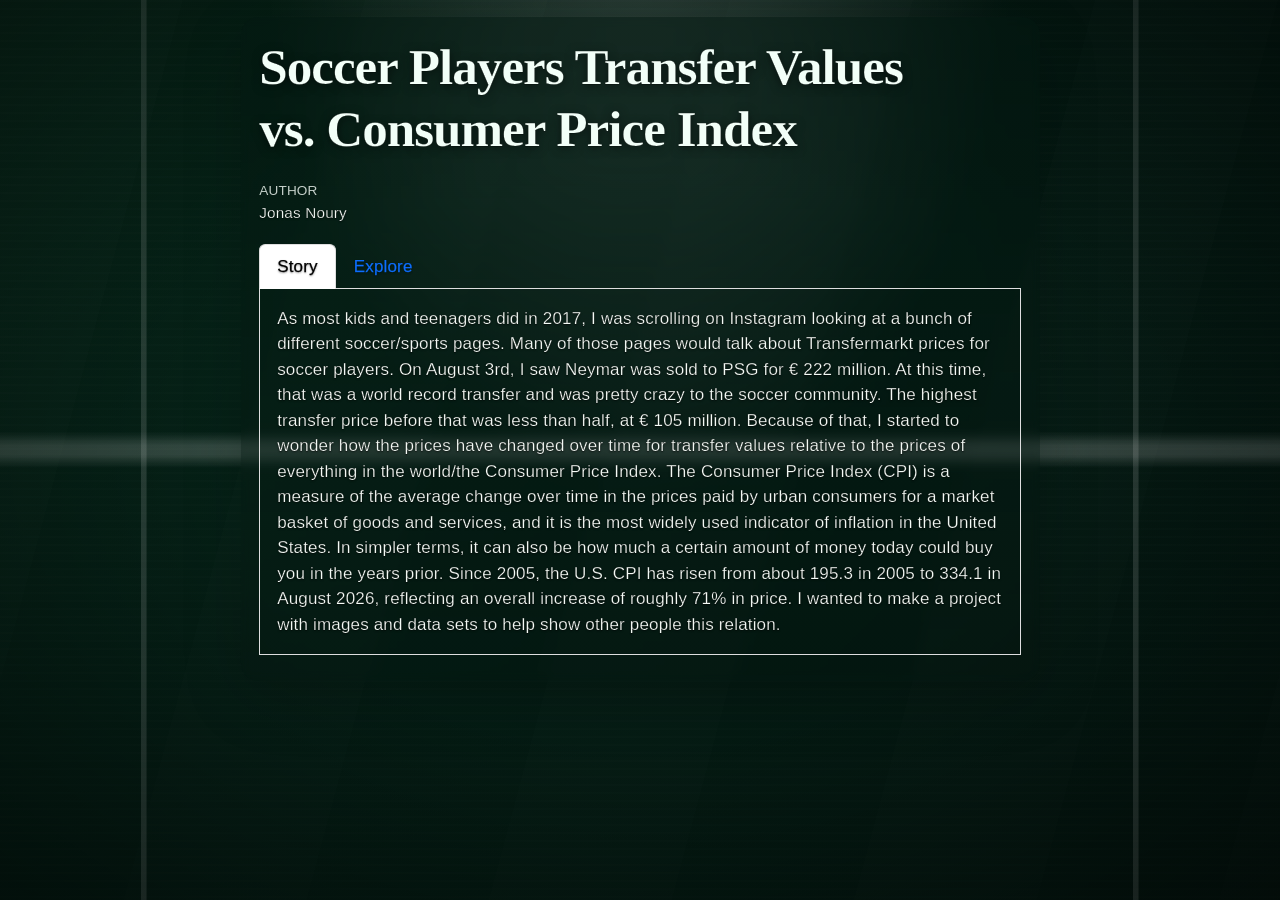
==== commit 037eb64c: "Built site for gh-pages" ====
--- a/index.html
+++ b/index.html
@@ -77,9 +77,13 @@
 </header>
 
 
+<div class="tabset-margin-container"></div><div class="panel-tabset">
+<ul class="nav nav-tabs" role="tablist"><li class="nav-item" role="presentation"><a class="nav-link active" id="tabset-1-1-tab" data-bs-toggle="tab" data-bs-target="#tabset-1-1" role="tab" aria-controls="tabset-1-1" aria-selected="true" href="">Story</a></li><li class="nav-item" role="presentation"><a class="nav-link" id="tabset-1-2-tab" data-bs-toggle="tab" data-bs-target="#tabset-1-2" role="tab" aria-controls="tabset-1-2" aria-selected="false" href="">Explore</a></li></ul>
+<div class="tab-content">
+<div id="tabset-1-1" class="tab-pane active" role="tabpanel" aria-labelledby="tabset-1-1-tab">
 <p>As most kids and teenagers did in 2017, I was scrolling on Instagram looking at a bunch of different soccer/sports pages. Many of those pages would talk about Transfermarkt prices for soccer players. On August 3rd, I saw Neymar was sold to PSG for € 222 million. At this time, that was a world record transfer and was pretty crazy to the soccer community. The highest transfer price before that was less than half, at € 105 million. Because of that, I started to wonder how the prices have changed over time for transfer values relative to the prices of everything in the world/the Consumer Price Index. The Consumer Price Index (CPI) is a measure of the average change over time in the prices paid by urban consumers for a market basket of goods and services, and it is the most widely used indicator of inflation in the United States. In simpler terms, it can also be how much a certain amount of money today could buy you in the years prior. Since 2005, the U.S. CPI has risen from about 195.3 in 2005 to 334.1 in August 2026, reflecting an overall increase of roughly 71% in price. I wanted to make a project with images and data sets to help show other people this relation.</p>
-<section id="top-25-most-valuable-players-by-year" class="level2">
-<h2 class="anchored" data-anchor-id="top-25-most-valuable-players-by-year">Top 25 Most Valuable Players by Year</h2>
+</div>
+<div id="tabset-1-2" class="tab-pane" role="tabpanel" aria-labelledby="tabset-1-2-tab">
 <p>Transfermarkt is a soccer data website that tracks players, clubs, transfers, and estimated market values. The table below uses Transfermarkt data to show the 25 players with the highest estimated market values for each selected year.</p>
 <div class="year-selector-row">
 <p><label for="yearSelect">Choose a year:</label> <select id="yearSelect"></select></p>
@@ -299,11 +303,11 @@
   updateSelection(years[years.length - 1]);
 }
 </script>
+<section id="project" class="level3">
+<h3 class="anchored" data-anchor-id="project">Project</h3>
 </section>
-<section id="project" class="level1">
-<h1>Project</h1>
-<section id="transfer-market-values-over-time" class="level2">
-<h2 class="anchored" data-anchor-id="transfer-market-values-over-time">Transfer Market Values Over Time</h2>
+<section id="transfer-market-values-over-time" class="level3">
+<h3 class="anchored" data-anchor-id="transfer-market-values-over-time">Transfer Market Values Over Time</h3>
 <div class="cell">
 <div class="cell-output-display">
 <div>
@@ -314,8 +318,8 @@
 </div>
 </div>
 </section>
-<section id="consumer-price-index-over-time" class="level2">
-<h2 class="anchored" data-anchor-id="consumer-price-index-over-time">Consumer Price Index Over Time</h2>
+<section id="consumer-price-index-over-time" class="level3">
+<h3 class="anchored" data-anchor-id="consumer-price-index-over-time">Consumer Price Index Over Time</h3>
 <div class="cell">
 <div class="cell-output-display">
 <div>
@@ -326,8 +330,20 @@
 </div>
 </div>
 </section>
-<section id="consumer-price-index-observations-since-2005" class="level2">
-<h2 class="anchored" data-anchor-id="consumer-price-index-observations-since-2005">Consumer Price Index Observations Since 2005</h2>
+<section id="average-player-market-value-and-cpi-since-2005" class="level3">
+<h3 class="anchored" data-anchor-id="average-player-market-value-and-cpi-since-2005">Average Player Market Value and CPI Since 2005</h3>
+<div class="cell">
+<div class="cell-output-display">
+<div>
+<figure class="figure">
+<p><img src="project_files/figure-html/plot-market-value-cpi-comparison-1.png" class="img-fluid figure-img" width="672"></p>
+</figure>
+</div>
+</div>
+</div>
+</section>
+<section id="consumer-price-index-observations-since-2005" class="level3">
+<h3 class="anchored" data-anchor-id="consumer-price-index-observations-since-2005">Consumer Price Index Observations Since 2005</h3>
 <div class="cell">
 <div class="cell-output-display">
 <div>
@@ -338,8 +354,8 @@
 </div>
 </div>
 </section>
-<section id="ballon-dor-winners-and-market-values" class="level2">
-<h2 class="anchored" data-anchor-id="ballon-dor-winners-and-market-values">Ballon d’Or Winners and Market Values</h2>
+<section id="ballon-dor-winners-and-market-values" class="level3">
+<h3 class="anchored" data-anchor-id="ballon-dor-winners-and-market-values">Ballon d’Or Winners and Market Values</h3>
 <p>The Ballon d’Or is an annual award given to the soccer player judged to have performed the best during the year. It is voted on by journalists from around the world and is one of the most prestigious individual awards in soccer. The table below lists each winner along with their position, club, age, and estimated market value at the time.</p>
 <table class="caption-top table">
 <colgroup>
@@ -524,7 +540,9 @@
 </tbody>
 </table>
 </section>
-</section>
+</div>
+</div>
+</div>
 
 </main>
 <!-- /main column -->
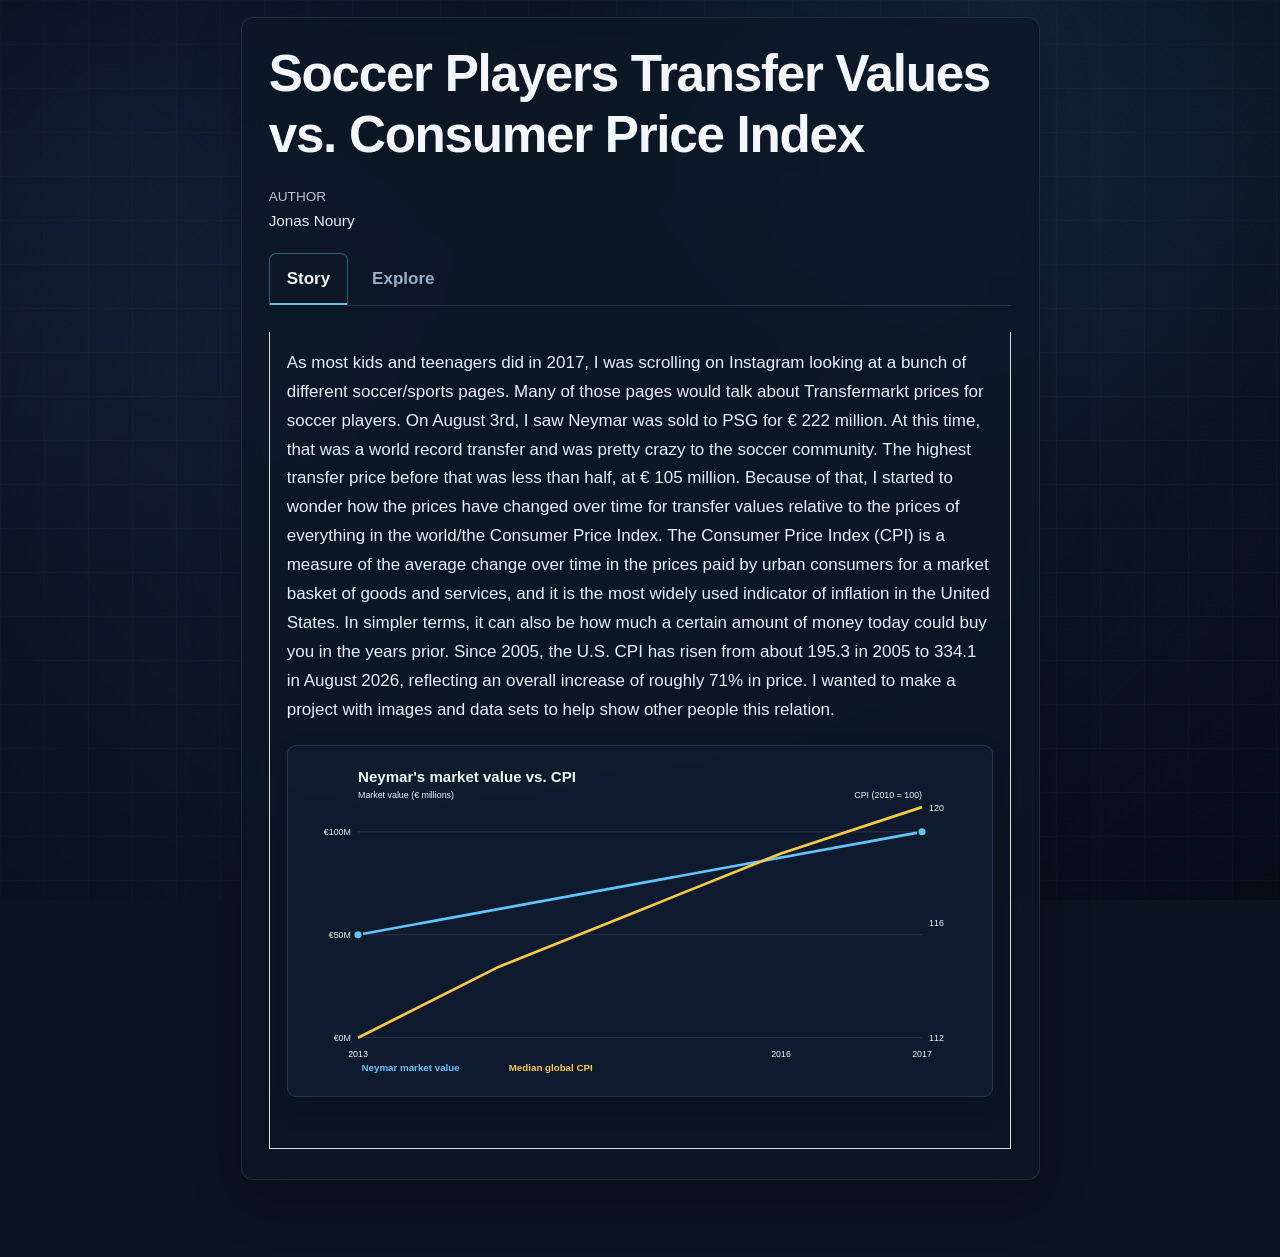
==== commit 3572cdab: "Built site for gh-pages" ====
--- a/index.html
+++ b/index.html
@@ -82,6 +82,88 @@
 <div class="tab-content">
 <div id="tabset-1-1" class="tab-pane active" role="tabpanel" aria-labelledby="tabset-1-1-tab">
 <p>As most kids and teenagers did in 2017, I was scrolling on Instagram looking at a bunch of different soccer/sports pages. Many of those pages would talk about Transfermarkt prices for soccer players. On August 3rd, I saw Neymar was sold to PSG for € 222 million. At this time, that was a world record transfer and was pretty crazy to the soccer community. The highest transfer price before that was less than half, at € 105 million. Because of that, I started to wonder how the prices have changed over time for transfer values relative to the prices of everything in the world/the Consumer Price Index. The Consumer Price Index (CPI) is a measure of the average change over time in the prices paid by urban consumers for a market basket of goods and services, and it is the most widely used indicator of inflation in the United States. In simpler terms, it can also be how much a certain amount of money today could buy you in the years prior. Since 2005, the U.S. CPI has risen from about 195.3 in 2005 to 334.1 in August 2026, reflecting an overall increase of roughly 71% in price. I wanted to make a project with images and data sets to help show other people this relation.</p>
+<div id="neymarStoryChart" class="story-chart-container">
+
+</div>
+<script>
+const neymarStoryValues = [{"year":2013,"value_millions":50},{"year":2017,"value_millions":100}];
+const neymarStoryCpi = [{"year":2013,"cpi":111.88982207},{"year":2014,"cpi":114.52282916},{"year":2015,"cpi":116.61637722},{"year":2016,"cpi":118.71283666},{"year":2017,"cpi":120.43423501}];
+</script>
+<script>
+const neymarStoryContainer = document.getElementById("neymarStoryChart");
+
+function renderNeymarStoryChart() {
+  const values = neymarStoryValues.map(point => ({ year: Number(point.year), value: Number(point.value_millions) }));
+  const cpi = neymarStoryCpi.map(point => ({ year: Number(point.year), value: Number(point.cpi) }));
+  const width = 760;
+  const height = 360;
+  const margin = { top: 52, right: 62, bottom: 48, left: 62 };
+  const years = [...new Set([...values, ...cpi].map(point => point.year))].sort((a, b) => a - b);
+  const valueMax = Math.max(...values.map(point => point.value)) * 1.12;
+  const cpiMin = Math.min(...cpi.map(point => point.value));
+  const cpiMax = Math.max(...cpi.map(point => point.value));
+  const xScale = year => margin.left + ((year - years[0]) / (years[years.length - 1] - years[0])) * (width - margin.left - margin.right);
+  const valueScale = value => height - margin.bottom - (value / valueMax) * (height - margin.top - margin.bottom);
+  const cpiScale = value => height - margin.bottom - ((value - cpiMin) / (cpiMax - cpiMin)) * (height - margin.top - margin.bottom);
+  const svgNs = "http://www.w3.org/2000/svg";
+  const svg = document.createElementNS(svgNs, "svg");
+  svg.setAttribute("viewBox", `0 0 ${width} ${height}`);
+  svg.setAttribute("role", "img");
+  svg.setAttribute("aria-label", "Neymar market value and median global CPI over time");
+
+  const addText = (text, x, y, className, anchor = "start") => {
+    const element = document.createElementNS(svgNs, "text");
+    element.textContent = text;
+    element.setAttribute("x", x);
+    element.setAttribute("y", y);
+    element.setAttribute("text-anchor", anchor);
+    element.setAttribute("class", className);
+    svg.appendChild(element);
+  };
+  const addLine = (x1, y1, x2, y2, className) => {
+    const line = document.createElementNS(svgNs, "line");
+    line.setAttribute("x1", x1);
+    line.setAttribute("y1", y1);
+    line.setAttribute("x2", x2);
+    line.setAttribute("y2", y2);
+    line.setAttribute("class", className);
+    svg.appendChild(line);
+  };
+
+  addText("Neymar's market value vs. CPI", margin.left, 24, "story-chart-title");
+  addText("Market value (€ millions)", margin.left, 42, "story-chart-axis-label");
+  addText("CPI (2010 = 100)", width - margin.right, 42, "story-chart-axis-label", "end");
+  [0, 50, 100, 150, 200].forEach(tick => {
+    const y = valueScale(tick);
+    addLine(margin.left, y, width - margin.right, y, "story-chart-grid");
+    addText(`€${tick}M`, margin.left - 8, y + 4, "story-chart-tick", "end");
+  });
+  [cpiMin, (cpiMin + cpiMax) / 2, cpiMax].forEach(tick => addText(tick.toFixed(0), width - margin.right + 8, cpiScale(tick) + 4, "story-chart-tick"));
+  years.filter(year => year === years[0] || year === years[years.length - 1] || year % 4 === 0).forEach(year => addText(year, xScale(year), height - margin.bottom + 22, "story-chart-tick", "middle"));
+
+  const makePolyline = (points, scale, className) => {
+    const line = document.createElementNS(svgNs, "polyline");
+    line.setAttribute("points", points.map(point => `${xScale(point.year)},${scale(point.value)}`).join(" "));
+    line.setAttribute("class", className);
+    svg.appendChild(line);
+  };
+  makePolyline(values, valueScale, "story-chart-value-line");
+  makePolyline(cpi, cpiScale, "story-chart-cpi-line");
+  values.forEach(point => {
+    const circle = document.createElementNS(svgNs, "circle");
+    circle.setAttribute("cx", xScale(point.year));
+    circle.setAttribute("cy", valueScale(point.value));
+    circle.setAttribute("r", 5);
+    circle.setAttribute("class", "story-chart-value-point");
+    svg.appendChild(circle);
+  });
+  addText("Neymar market value", margin.left + 4, height - 10, "story-chart-legend-value");
+  addText("Median global CPI", margin.left + 170, height - 10, "story-chart-legend-cpi");
+  neymarStoryContainer.appendChild(svg);
+}
+
+renderNeymarStoryChart();
+</script>
 </div>
 <div id="tabset-1-2" class="tab-pane" role="tabpanel" aria-labelledby="tabset-1-2-tab">
 <p>Transfermarkt is a soccer data website that tracks players, clubs, transfers, and estimated market values. The table below uses Transfermarkt data to show the 25 players with the highest estimated market values for each selected year.</p>
@@ -97,7 +179,7 @@
 </div>
 </div>
 <script>
-const top25ByYear = [{"year":2005,"rank":1,"player":"Sergio Ramos","club":"Real Madrid","value":"€27.000m"},{"year":2005,"rank":2,"player":"James Milner","club":"Aston Villa","value":"€5.500m"},{"year":2005,"rank":3,"player":"Pepe Reina","club":"Liverpool","value":"€4.500m"},{"year":2005,"rank":4,"player":"Lionel Messi","club":"Barcelona","value":"€3.000m"},{"year":2005,"rank":5,"player":"Ludovic Butelle","club":"Hércules CF","value":"€1.750m"},{"year":2005,"rank":6,"player":"Fábio","club":"Cruzeiro","value":"€1.000m"},{"year":2005,"rank":7,"player":"Raúl Albiol","club":"Valencia","value":"€0.800m"},{"year":2005,"rank":8,"player":"Scott Carson","club":"Liverpool","value":"€0.750m"},{"year":2005,"rank":9,"player":"Antonio Mirante","club":"Juventus","value":"€0.450m"},{"year":2005,"rank":10,"player":"Andy Lonergan","club":"Wycombe","value":"€0.400m"},{"year":2005,"rank":11,"player":"Benoît Costil","club":"SM Caen","value":"€0.400m"},{"year":2005,"rank":12,"player":"John Ruddy","club":"Everton","value":"€0.350m"},{"year":2005,"rank":13,"player":"Hugo Lloris","club":"Nice","value":"€0.250m"},{"year":2005,"rank":14,"player":"Tim Krul","club":"Newcastle U18","value":"€0.250m"},{"year":2005,"rank":15,"player":"Ron-Robert Zieler","club":"Man Utd U18","value":"€0.125m"},{"year":2005,"rank":16,"player":"Asmir Begovic","club":"Portsmouth","value":"€0.100m"},{"year":2005,"rank":17,"player":"Kenneth Vermeer","club":"Ajax","value":"€0.075m"},{"year":2005,"rank":18,"player":"Manuel Neuer","club":"FC Schalke 04","value":"€0.075m"},{"year":2005,"rank":19,"player":"Andy Considine","club":"Aberdeen FC","value":"€0.050m"},{"year":2005,"rank":20,"player":"Gökhan Inler","club":"FC Aarau","value":"€0.050m"},{"year":2005,"rank":21,"player":"Michael McGovern","club":"Celtic","value":"€0.050m"},{"year":2005,"rank":22,"player":"Oleg Ivanov","club":"Khimki","value":"€0.050m"},{"year":2005,"rank":23,"player":"Rémy Riou","club":"Lyon","value":"€0.050m"},{"year":2005,"rank":24,"player":"Salvatore Sirigu","club":"Palermo U19","value":"€0.050m"},{"year":2006,"rank":1,"player":"Lukas Podolski","club":"Bayern Munich","value":"€12.000m"},{"year":2006,"rank":2,"player":"James Milner","club":"Newcastle","value":"€4.700m"},{"year":2006,"rank":3,"player":"Thiago Silva","club":"Fluminense","value":"€3.500m"},{"year":2006,"rank":4,"player":"Paolo Guerrero","club":"Hamburg","value":"€3.000m"},{"year":2006,"rank":5,"player":"Vladimir Stojkovic","club":"FC Nantes","value":"€2.000m"},{"year":2006,"rank":6,"player":"Scott Carson","club":"Sheff Wed","value":"€1.750m"},{"year":2006,"rank":7,"player":"Ricardo Batista","club":"MK Dons","value":"€1.000m"},{"year":2006,"rank":8,"player":"Dejan Lovren","club":"Inter Zapresic","value":"€0.800m"},{"year":2006,"rank":9,"player":"Gökhan Inler","club":"FC Zürich","value":"€0.500m"},{"year":2006,"rank":10,"player":"José Fonte","club":"Benfica","value":"€0.500m"},{"year":2006,"rank":11,"player":"Tomas Pekhart","club":"Spurs U18","value":"€0.500m"},{"year":2006,"rank":12,"player":"Vito Mannone","club":"Barnsley FC","value":"€0.500m"},{"year":2006,"rank":13,"player":"Santi Cazorla","club":"Recr. Huelva","value":"€0.400m"},{"year":2006,"rank":14,"player":"John Ruddy","club":"Chester City","value":"€0.350m"},{"year":2006,"rank":15,"player":"Andy Lonergan","club":"Swindon Town","value":"€0.300m"},{"year":2006,"rank":16,"player":"Dante","club":"R Charleroi SC","value":"€0.250m"},{"year":2006,"rank":17,"player":"Joe Hart","club":"Man City","value":"€0.250m"},{"year":2006,"rank":18,"player":"Kasper Schmeichel","club":"Darlington","value":"€0.250m"},{"year":2006,"rank":19,"player":"Niki Mäenpää","club":"Stormv. Telstar","value":"€0.250m"},{"year":2006,"rank":20,"player":"Remko Pasveer","club":"Heracles Almelo","value":"€0.250m"},{"year":2006,"rank":21,"player":"Tim Krul","club":"Newcastle Res.","value":"€0.250m"},{"year":2006,"rank":22,"player":"Philipp Pentke","club":"1860 Munich","value":"€0.150m"},{"year":2006,"rank":23,"player":"Sokratis Papastathopoulos","club":"Niki Volou","value":"€0.150m"},{"year":2006,"rank":24,"player":"Tobias Sippel","club":"1.FC K'lautern","value":"€0.150m"},{"year":2006,"rank":25,"player":"Asmir Begovic","club":"Macclesfield","value":"€0.100m"},{"year":2007,"rank":1,"player":"Pepe","club":"Real Madrid","value":"€30.000m"},{"year":2007,"rank":2,"player":"Nani","club":"Man Utd","value":"€25.000m"},{"year":2007,"rank":3,"player":"Raúl García","club":"Atlético Madrid","value":"€12.000m"},{"year":2007,"rank":4,"player":"Willian","club":"Shakhtar D.","value":"€11.000m"},{"year":2007,"rank":5,"player":"José Sosa","club":"Bayern Munich","value":"€10.000m"},{"year":2007,"rank":6,"player":"Ashley Young","club":"Aston Villa","value":"€6.500m"},{"year":2007,"rank":7,"player":"Craig Gordon","club":"Sunderland","value":"€6.000m"},{"year":2007,"rank":8,"player":"Arturo Vidal","club":"Leverkusen","value":"€5.000m"},{"year":2007,"rank":9,"player":"Ivan Rakitic","club":"FC Schalke 04","value":"€5.000m"},{"year":2007,"rank":10,"player":"Steven Davis","club":"Fulham","value":"€4.600m"},{"year":2007,"rank":11,"player":"Caner Erkin","club":"CSKA Moscow","value":"€4.000m"},{"year":2007,"rank":12,"player":"Edin Dzeko","club":"Wolfsburg","value":"€4.000m"},{"year":2007,"rank":13,"player":"Santi Cazorla","club":"Villarreal","value":"€3.500m"},{"year":2007,"rank":14,"player":"Thiago Silva","club":"Fluminense","value":"€3.500m"},{"year":2007,"rank":15,"player":"Lukasz Fabianski","club":"Arsenal","value":"€2.500m"},{"year":2007,"rank":16,"player":"Scott Carson","club":"Liverpool","value":"€2.500m"},{"year":2007,"rank":17,"player":"André-Pierre Gignac","club":"Toulouse","value":"€2.000m"},{"year":2007,"rank":18,"player":"Vladimir Stojkovic","club":"Vitesse","value":"€1.500m"},{"year":2007,"rank":19,"player":"David Marshall","club":"Norwich","value":"€1.250m"},{"year":2007,"rank":20,"player":"Antonio Mirante","club":"Juventus","value":"€1.200m"},{"year":2007,"rank":21,"player":"Juan Mata","club":"Valencia","value":"€1.100m"},{"year":2007,"rank":22,"player":"Ludovic Butelle","club":"Real Valladolid","value":"€1.000m"},{"year":2007,"rank":23,"player":"Luis Suárez","club":"Ajax","value":"€1.000m"},{"year":2007,"rank":24,"player":"Ricardo Batista","club":"Wycombe","value":"€1.000m"},{"year":2007,"rank":25,"player":"Álvaro Negredo","club":"UD Almería","value":"€1.000m"},{"year":2008,"rank":1,"player":"Luka Modrić","club":"Tottenham","value":"€18.000m"},{"year":2008,"rank":2,"player":"Éver Banega","club":"Valencia","value":"€15.000m"},{"year":2008,"rank":3,"player":"James Milner","club":"Aston Villa","value":"€8.750m"},{"year":2008,"rank":4,"player":"Hugo Lloris","club":"Lyon","value":"€8.500m"},{"year":2008,"rank":5,"player":"Stevan Jovetić","club":"Fiorentina","value":"€7.000m"},{"year":2008,"rank":6,"player":"Scott Carson","club":"West Brom","value":"€6.000m"},{"year":2008,"rank":7,"player":"Steve Mandanda","club":"Le Havre AC","value":"€6.000m"},{"year":2008,"rank":8,"player":"Steven Davis","club":"Rangers","value":"€6.000m"},{"year":2008,"rank":9,"player":"Miralem Pjanić","club":"Lyon","value":"€5.500m"},{"year":2008,"rank":10,"player":"Maxi Moralez","club":"Racing Club","value":"€5.000m"},{"year":2008,"rank":11,"player":"Alexis Sánchez","club":"Udinese","value":"€3.400m"},{"year":2008,"rank":12,"player":"Marco Ruben","club":"Villarreal","value":"€3.000m"},{"year":2008,"rank":13,"player":"Hugo Rodallega","club":"Monterrey","value":"€2.850m"},{"year":2008,"rank":14,"player":"Sokratis Papastathopoulos","club":"Genoa","value":"€2.700m"},{"year":2008,"rank":15,"player":"Lazaros Christodoulopoulos","club":"Panathinaikos","value":"€2.500m"},{"year":2008,"rank":16,"player":"Antonio Mirante","club":"Juventus","value":"€2.000m"},{"year":2008,"rank":17,"player":"Boy Waterman","club":"ADO Den Haag","value":"€2.000m"},{"year":2008,"rank":18,"player":"Nordin Amrabat","club":"PSV","value":"€2.000m"},{"year":2008,"rank":19,"player":"Leonardo Sigali","club":"Villarreal","value":"€1.900m"},{"year":2008,"rank":20,"player":"Kévin Gameiro","club":"FC Lorient","value":"€1.800m"},{"year":2008,"rank":21,"player":"Denys Oliynyk","club":"Dynamo Kyiv","value":"€1.700m"},{"year":2008,"rank":22,"player":"David Ospina","club":"Nice","value":"€1.500m"},{"year":2008,"rank":23,"player":"Makoto Hasebe","club":"VfL Wolfsburg","value":"€1.500m"},{"year":2008,"rank":24,"player":"Simon Kjær","club":"US Palermo","value":"€1.500m"},{"year":2008,"rank":25,"player":"Oleg Ivanov","club":"KS Samara","value":"€1.250m"},{"year":2009,"rank":1,"player":"Cristiano Ronaldo","club":"Real Madrid","value":"€60.000m"},{"year":2009,"rank":2,"player":"Karim Benzema","club":"Real Madrid","value":"€29.000m"},{"year":2009,"rank":3,"player":"Dmytro Chygrynskyi","club":"Barcelona","value":"€13.500m"},{"year":2009,"rank":4,"player":"Lukas Podolski","club":"1.FC Köln","value":"€12.000m"},{"year":2009,"rank":5,"player":"Álvaro Negredo","club":"Real Madrid","value":"€12.000m"},{"year":2009,"rank":6,"player":"Éver Banega","club":"Valencia","value":"€10.000m"},{"year":2009,"rank":7,"player":"Raúl Albiol","club":"Real Madrid","value":"€9.000m"},{"year":2009,"rank":8,"player":"Thiago Silva","club":"AC Milan","value":"€7.500m"},{"year":2009,"rank":9,"player":"Joe Hart","club":"Birmingham","value":"€6.500m"},{"year":2009,"rank":10,"player":"Radamel Falcao","club":"Porto","value":"€6.500m"},{"year":2009,"rank":11,"player":"Marko Arnautovic","club":"Inter","value":"€5.250m"},{"year":2009,"rank":12,"player":"José Sosa","club":"Estudiantes LP","value":"€5.000m"},{"year":2009,"rank":13,"player":"Toni Kroos","club":"B. Leverkusen","value":"€5.000m"},{"year":2009,"rank":14,"player":"Maxi Moralez","club":"Vélez Sarsfield","value":"€4.500m"},{"year":2009,"rank":15,"player":"Zoran Tosic","club":"Man Utd","value":"€4.250m"},{"year":2009,"rank":16,"player":"Hugo Rodallega","club":"Wigan","value":"€4.000m"},{"year":2009,"rank":17,"player":"Mats Hummels","club":"Bayern Munich","value":"€4.000m"},{"year":2009,"rank":18,"player":"Papu Gómez","club":"San Lorenzo","value":"€3.500m"},{"year":2009,"rank":19,"player":"Lorenzo De Silvestri","club":"Fiorentina","value":"€3.200m"},{"year":2009,"rank":20,"player":"Iván Marcano","club":"Villarreal","value":"€3.000m"},{"year":2009,"rank":21,"player":"Lewis Holtby","club":"FC Schalke 04","value":"€3.000m"},{"year":2009,"rank":22,"player":"Marco Ruben","club":"Villarreal","value":"€3.000m"},{"year":2009,"rank":23,"player":"Dante","club":"Mönchengladbach","value":"€2.500m"},{"year":2009,"rank":24,"player":"İsmail Köybaşı","club":"Besiktas","value":"€2.500m"},{"year":2009,"rank":25,"player":"Antonio Mirante","club":"Parma","value":"€2.000m"},{"year":2010,"rank":1,"player":"Mario Balotelli","club":"Man City","value":"€26.000m"},{"year":2010,"rank":2,"player":"James Milner","club":"Man City","value":"€20.000m"},{"year":2010,"rank":3,"player":"Jérôme Boateng","club":"Man City","value":"€15.000m"},{"year":2010,"rank":4,"player":"André-Pierre Gignac","club":"Marseille","value":"€14.500m"},{"year":2010,"rank":5,"player":"João Moutinho","club":"Porto","value":"€14.500m"},{"year":2010,"rank":6,"player":"Simon Kjær","club":"VfL Wolfsburg","value":"€12.000m"},{"year":2010,"rank":7,"player":"Toni Kroos","club":"Bayern Munich","value":"€12.000m"},{"year":2010,"rank":8,"player":"Edinson Cavani","club":"Napoli","value":"€11.000m"},{"year":2010,"rank":9,"player":"Ángel Di María","club":"Real Madrid","value":"€9.500m"},{"year":2010,"rank":10,"player":"Dmytro Chygrynskyi","club":"Shakhtar D.","value":"€8.000m"},{"year":2010,"rank":11,"player":"Leonardo Bonucci","club":"Juventus","value":"€8.000m"},{"year":2010,"rank":12,"player":"Antonio Candreva","club":"Parma","value":"€7.500m"},{"year":2010,"rank":13,"player":"César Azpilicueta","club":"Marseille","value":"€7.000m"},{"year":2010,"rank":14,"player":"Joe Hart","club":"Man City","value":"€7.000m"},{"year":2010,"rank":15,"player":"Jonathan de Guzmán","club":"RCD Mallorca","value":"€6.500m"},{"year":2010,"rank":16,"player":"Marko Arnautovic","club":"FC Twente","value":"€6.500m"},{"year":2010,"rank":17,"player":"Eduardo Salvio","club":"Benfica","value":"€6.000m"},{"year":2010,"rank":18,"player":"Iván Marcano","club":"Getafe","value":"€6.000m"},{"year":2010,"rank":19,"player":"Sergio Canales","club":"Real Madrid","value":"€6.000m"},{"year":2010,"rank":20,"player":"Zoran Tosic","club":"Man Utd","value":"€5.500m"},{"year":2010,"rank":21,"player":"Gylfi Sigurdsson","club":"TSG Hoffenheim","value":"€5.000m"},{"year":2010,"rank":22,"player":"Nicolás Otamendi","club":"Porto","value":"€5.000m"},{"year":2010,"rank":23,"player":"Sokratis Papastathopoulos","club":"AC Milan","value":"€5.000m"},{"year":2010,"rank":24,"player":"Adem Ljajic","club":"Fiorentina","value":"€4.500m"},{"year":2010,"rank":25,"player":"Robert Lewandowski","club":"Dortmund","value":"€4.500m"},{"year":2011,"rank":1,"player":"Edin Dzeko","club":"Man City","value":"€30.000m"},{"year":2011,"rank":2,"player":"Manuel Neuer","club":"Bayern Munich","value":"€28.000m"},{"year":2011,"rank":3,"player":"Juan Mata","club":"Chelsea","value":"€26.000m"},{"year":2011,"rank":4,"player":"Alexis Sánchez","club":"Barcelona","value":"€25.000m"},{"year":2011,"rank":5,"player":"Luis Suárez","club":"Liverpool","value":"€25.000m"},{"year":2011,"rank":6,"player":"Radamel Falcao","club":"Atlético","value":"€25.000m"},{"year":2011,"rank":7,"player":"Edinson Cavani","club":"US Palermo","value":"€24.500m"},{"year":2011,"rank":8,"player":"Arturo Vidal","club":"Juventus","value":"€20.000m"},{"year":2011,"rank":9,"player":"Ashley Young","club":"Man Utd","value":"€18.000m"},{"year":2011,"rank":10,"player":"Santi Cazorla","club":"Málaga CF","value":"€18.000m"},{"year":2011,"rank":11,"player":"Gökhan Inler","club":"SSC Napoli","value":"€15.000m"},{"year":2011,"rank":12,"player":"Jérôme Boateng","club":"Bayern Munich","value":"€15.000m"},{"year":2011,"rank":13,"player":"Romelu Lukaku","club":"Chelsea","value":"€15.000m"},{"year":2011,"rank":14,"player":"Kévin Gameiro","club":"Paris SG","value":"€13.500m"},{"year":2011,"rank":15,"player":"David de Gea","club":"Man Utd","value":"€12.000m"},{"year":2011,"rank":16,"player":"Fernando Muslera","club":"Galatasaray","value":"€12.000m"},{"year":2011,"rank":17,"player":"Axel Witsel","club":"Benfica","value":"€10.000m"},{"year":2011,"rank":18,"player":"Danilo","club":"Porto","value":"€10.000m"},{"year":2011,"rank":19,"player":"Eduardo Salvio","club":"Atlético","value":"€10.000m"},{"year":2011,"rank":20,"player":"Salvatore Sirigu","club":"Paris SG","value":"€10.000m"},{"year":2011,"rank":21,"player":"Simon Kjær","club":"AS Roma","value":"€10.000m"},{"year":2011,"rank":22,"player":"Ivan Rakitic","club":"Sevilla FC","value":"€9.000m"},{"year":2011,"rank":23,"player":"Miralem Pjanić","club":"Roma","value":"€9.000m"},{"year":2011,"rank":24,"player":"Jordan Henderson","club":"Liverpool","value":"€8.500m"},{"year":2011,"rank":25,"player":"Yuto Nagatomo","club":"Cesena","value":"€8.500m"},{"year":2012,"rank":1,"player":"Luka Modrić","club":"Real Madrid","value":"€40.000m"},{"year":2012,"rank":2,"player":"Thiago Silva","club":"PSG","value":"€38.000m"},{"year":2012,"rank":3,"player":"Hulk","club":"Zenit S-Pb","value":"€37.000m"},{"year":2012,"rank":4,"player":"Shinji Kagawa","club":"Man Utd","value":"€22.000m"},{"year":2012,"rank":5,"player":"Axel Witsel","club":"Zenit S-Pb","value":"€20.000m"},{"year":2012,"rank":6,"player":"Lukas Podolski","club":"Arsenal","value":"€20.000m"},{"year":2012,"rank":7,"player":"Marco Reus","club":"Dortmund","value":"€20.000m"},{"year":2012,"rank":8,"player":"Santi Cazorla","club":"Arsenal","value":"€20.000m"},{"year":2012,"rank":9,"player":"Hugo Lloris","club":"Tottenham","value":"€19.000m"},{"year":2012,"rank":10,"player":"Ganso","club":"São Paulo","value":"€18.000m"},{"year":2012,"rank":11,"player":"Jan Vertonghen","club":"Tottenham","value":"€15.000m"},{"year":2012,"rank":12,"player":"Romelu Lukaku","club":"West Brom","value":"€14.000m"},{"year":2012,"rank":13,"player":"Olivier Giroud","club":"Arsenal","value":"€13.000m"},{"year":2012,"rank":14,"player":"Xherdan Shaqiri","club":"Bayern Munich","value":"€12.500m"},{"year":2012,"rank":15,"player":"Luuk de Jong","club":"Mönchengladbach","value":"€12.000m"},{"year":2012,"rank":16,"player":"Eduardo Salvio","club":"Benfica","value":"€10.000m"},{"year":2012,"rank":17,"player":"Mattia Destro","club":"Genoa","value":"€10.000m"},{"year":2012,"rank":18,"player":"Sokratis Papastathopoulos","club":"Genoa","value":"€10.000m"},{"year":2012,"rank":19,"player":"Junior Hoilett","club":"QPR","value":"€9.000m"},{"year":2012,"rank":20,"player":"Kevin De Bruyne","club":"Chelsea","value":"€9.000m"},{"year":2012,"rank":21,"player":"Lucas Ocampos","club":"Monaco","value":"€9.000m"},{"year":2012,"rank":22,"player":"Mário Fernandes","club":"CSKA Moscow","value":"€9.000m"},{"year":2012,"rank":23,"player":"Salomón Rondón","club":"Rubin Kazan","value":"€9.000m"},{"year":2012,"rank":24,"player":"Granit Xhaka","club":"Mönchengladbach","value":"€8.500m"},{"year":2012,"rank":25,"player":"Gylfi Sigurdsson","club":"TSG Hoffenheim","value":"€8.500m"},{"year":2013,"rank":1,"player":"Radamel Falcao","club":"Monaco","value":"€60.000m"},{"year":2013,"rank":2,"player":"Edinson Cavani","club":"PSG","value":"€55.000m"},{"year":2013,"rank":3,"player":"Neymar","club":"Barcelona","value":"€50.000m"},{"year":2013,"rank":4,"player":"Mario Götze","club":"Bayern Munich","value":"€45.000m"},{"year":2013,"rank":5,"player":"Lucas Moura","club":"PSG","value":"€35.000m"},{"year":2013,"rank":6,"player":"João Moutinho","club":"Monaco","value":"€30.000m"},{"year":2013,"rank":7,"player":"Willian","club":"Chelsea","value":"€30.000m"},{"year":2013,"rank":8,"player":"Stevan Jovetić","club":"Man City","value":"€28.000m"},{"year":2013,"rank":9,"player":"Isco","club":"Real Madrid","value":"€25.000m"},{"year":2013,"rank":10,"player":"Mario Balotelli","club":"AC Milan","value":"€24.000m"},{"year":2013,"rank":11,"player":"Romelu Lukaku","club":"Everton","value":"€24.000m"},{"year":2013,"rank":12,"player":"Erik Lamela","club":"Tottenham","value":"€23.000m"},{"year":2013,"rank":13,"player":"James Rodríguez","club":"Monaco","value":"€23.000m"},{"year":2013,"rank":14,"player":"Henrikh Mkhitaryan","club":"Dortmund","value":"€22.000m"},{"year":2013,"rank":15,"player":"Thiago Alcántara","club":"Bayern Munich","value":"€22.000m"},{"year":2013,"rank":16,"player":"Jesús Navas","club":"Man City","value":"€20.000m"},{"year":2013,"rank":17,"player":"Álvaro Negredo","club":"Man City","value":"€20.000m"},{"year":2013,"rank":18,"player":"Christian Eriksen","club":"Tottenham","value":"€18.000m"},{"year":2013,"rank":19,"player":"Luiz Gustavo","club":"Wolfsburg","value":"€18.000m"},{"year":2013,"rank":20,"player":"Aleksandr Kokorin","club":"Anzhi","value":"€15.000m"},{"year":2013,"rank":21,"player":"Geoffrey Kondogbia","club":"Monaco","value":"€15.000m"},{"year":2013,"rank":22,"player":"Gerard Deulofeu","club":"Barcelona","value":"€15.000m"},{"year":2013,"rank":23,"player":"Juan Cuadrado","club":"Udinese","value":"€15.000m"},{"year":2013,"rank":24,"player":"Mamadou Sakho","club":"Liverpool","value":"€15.000m"},{"year":2013,"rank":25,"player":"Marquinhos","club":"PSG","value":"€15.000m"},{"year":2014,"rank":1,"player":"James Rodríguez","club":"Real Madrid","value":"€60.000m"},{"year":2014,"rank":2,"player":"Radamel Falcao","club":"Man Utd","value":"€55.000m"},{"year":2014,"rank":3,"player":"Luis Suárez","club":"Barcelona","value":"€52.000m"},{"year":2014,"rank":4,"player":"Robert Lewandowski","club":"Bayern Munich","value":"€50.000m"},{"year":2014,"rank":5,"player":"Ángel Di María","club":"Man Utd","value":"€50.000m"},{"year":2014,"rank":6,"player":"Toni Kroos","club":"Real Madrid","value":"€42.000m"},{"year":2014,"rank":7,"player":"Juan Mata","club":"Man Utd","value":"€38.000m"},{"year":2014,"rank":8,"player":"Alexis Sánchez","club":"Arsenal","value":"€30.000m"},{"year":2014,"rank":9,"player":"Antoine Griezmann","club":"Atlético","value":"€30.000m"},{"year":2014,"rank":10,"player":"Eliaquim Mangala","club":"Man City","value":"€28.000m"},{"year":2014,"rank":11,"player":"Mario Balotelli","club":"Liverpool","value":"€27.000m"},{"year":2014,"rank":12,"player":"Nemanja Matić","club":"Chelsea","value":"€27.000m"},{"year":2014,"rank":13,"player":"Romelu Lukaku","club":"Chelsea","value":"€25.000m"},{"year":2014,"rank":14,"player":"Thibaut Courtois","club":"Chelsea","value":"€25.000m"},{"year":2014,"rank":15,"player":"Álvaro Negredo","club":"Valencia","value":"€24.000m"},{"year":2014,"rank":16,"player":"Ander Herrera","club":"Man Utd","value":"€20.000m"},{"year":2014,"rank":17,"player":"Ivan Rakitic","club":"Barcelona","value":"€20.000m"},{"year":2014,"rank":18,"player":"Marc-André ter Stegen","club":"Barcelona","value":"€20.000m"},{"year":2014,"rank":19,"player":"Ciro Immobile","club":"Torino","value":"€18.000m"},{"year":2014,"rank":20,"player":"Fernando","club":"Man City","value":"€17.500m"},{"year":2014,"rank":21,"player":"Danny Welbeck","club":"Arsenal","value":"€17.000m"},{"year":2014,"rank":22,"player":"Alberto Moreno","club":"Liverpool","value":"€15.000m"},{"year":2014,"rank":23,"player":"Kevin De Bruyne","club":"Wolfsburg","value":"€15.000m"},{"year":2014,"rank":24,"player":"Shinji Kagawa","club":"Dortmund","value":"€15.000m"},{"year":2014,"rank":25,"player":"Mathieu Valbuena","club":"Dinamo Moscow","value":"€14.000m"},{"year":2015,"rank":1,"player":"Ángel Di María","club":"PSG","value":"€50.000m"},{"year":2015,"rank":2,"player":"Kevin De Bruyne","club":"Man City","value":"€45.000m"},{"year":2015,"rank":3,"player":"Radamel Falcao","club":"Monaco","value":"€45.000m"},{"year":2015,"rank":4,"player":"Arturo Vidal","club":"Bayern Munich","value":"€42.000m"},{"year":2015,"rank":5,"player":"Raheem Sterling","club":"Man City","value":"€40.000m"},{"year":2015,"rank":6,"player":"Juan Cuadrado","club":"Chelsea","value":"€32.000m"},{"year":2015,"rank":7,"player":"Memphis Depay","club":"Man Utd","value":"€28.000m"},{"year":2015,"rank":8,"player":"Morgan Schneiderlin","club":"Man Utd","value":"€28.000m"},{"year":2015,"rank":9,"player":"Paulo Dybala","club":"Juventus","value":"€28.000m"},{"year":2015,"rank":10,"player":"Carlos Bacca","club":"AC Milan","value":"€25.000m"},{"year":2015,"rank":11,"player":"Danilo","club":"Real Madrid","value":"€25.000m"},{"year":2015,"rank":12,"player":"Nicolás Otamendi","club":"Man City","value":"€25.000m"},{"year":2015,"rank":13,"player":"Enzo Pérez","club":"Valencia","value":"€23.000m"},{"year":2015,"rank":14,"player":"Mateo Kovacic","club":"Real Madrid","value":"€22.000m"},{"year":2015,"rank":15,"player":"Álvaro Negredo","club":"Man City","value":"€22.000m"},{"year":2015,"rank":16,"player":"Matija Nastasić","club":"FC Schalke 04","value":"€21.000m"},{"year":2015,"rank":17,"player":"Alex Sandro","club":"Juventus","value":"€20.000m"},{"year":2015,"rank":18,"player":"André Gomes","club":"Valencia","value":"€20.000m"},{"year":2015,"rank":19,"player":"Edin Dzeko","club":"Roma","value":"€20.000m"},{"year":2015,"rank":20,"player":"Luciano Vietto","club":"Atlético","value":"€20.000m"},{"year":2015,"rank":21,"player":"Lukas Podolski","club":"Inter","value":"€20.000m"},{"year":2015,"rank":22,"player":"Pedro","club":"Chelsea","value":"€20.000m"},{"year":2015,"rank":23,"player":"Xherdan Shaqiri","club":"Inter","value":"€20.000m"},{"year":2015,"rank":24,"player":"Mohamed Salah","club":"Roma","value":"€18.000m"},{"year":2015,"rank":25,"player":"Domenico Berardi","club":"Sassuolo","value":"€17.500m"},{"year":2016,"rank":1,"player":"Paul Pogba","club":"Man Utd","value":"€70.000m"},{"year":2016,"rank":2,"player":"Mats Hummels","club":"Bayern Munich","value":"€38.000m"},{"year":2016,"rank":3,"player":"Granit Xhaka","club":"Arsenal","value":"€35.000m"},{"year":2016,"rank":4,"player":"Mario Götze","club":"Dortmund","value":"€35.000m"},{"year":2016,"rank":5,"player":"Miralem Pjanić","club":"Juventus","value":"€35.000m"},{"year":2016,"rank":6,"player":"Hulk","club":"SH SIPG","value":"€32.000m"},{"year":2016,"rank":7,"player":"Alex Teixeira","club":"JS Suning","value":"€30.000m"},{"year":2016,"rank":8,"player":"André Gomes","club":"Barcelona","value":"€30.000m"},{"year":2016,"rank":9,"player":"Henrikh Mkhitaryan","club":"Man Utd","value":"€30.000m"},{"year":2016,"rank":10,"player":"João Mário","club":"Inter","value":"€30.000m"},{"year":2016,"rank":11,"player":"Leroy Sané","club":"Man City","value":"€30.000m"},{"year":2016,"rank":12,"player":"Álvaro Morata","club":"Real Madrid","value":"€30.000m"},{"year":2016,"rank":13,"player":"İlkay Gündoğan","club":"Man City","value":"€30.000m"},{"year":2016,"rank":14,"player":"John Stones","club":"Man City","value":"€28.000m"},{"year":2016,"rank":15,"player":"Juan Cuadrado","club":"Chelsea","value":"€25.000m"},{"year":2016,"rank":16,"player":"Antonio Candreva","club":"Inter","value":"€23.000m"},{"year":2016,"rank":17,"player":"Eliaquim Mangala","club":"Valencia","value":"€23.000m"},{"year":2016,"rank":18,"player":"Mohamed Salah","club":"Chelsea","value":"€23.000m"},{"year":2016,"rank":19,"player":"Radamel Falcao","club":"Monaco","value":"€23.000m"},{"year":2016,"rank":20,"player":"Islam Slimani","club":"Leicester","value":"€22.000m"},{"year":2016,"rank":21,"player":"Breel Embolo","club":"FC Schalke 04","value":"€20.000m"},{"year":2016,"rank":22,"player":"Gabriel Barbosa","club":"Inter","value":"€20.000m"},{"year":2016,"rank":23,"player":"Georginio Wijnaldum","club":"Liverpool","value":"€20.000m"},{"year":2016,"rank":24,"player":"Kévin Gameiro","club":"Atlético Madrid","value":"€20.000m"},{"year":2016,"rank":25,"player":"N'Golo Kanté","club":"Chelsea","value":"€20.000m"},{"year":2017,"rank":1,"player":"Neymar","club":"PSG","value":"€100.000m"},{"year":2017,"rank":2,"player":"James Rodríguez","club":"Bayern Munich","value":"€50.000m"},{"year":2017,"rank":3,"player":"Romelu Lukaku","club":"Man Utd","value":"€50.000m"},{"year":2017,"rank":4,"player":"Leonardo Bonucci","club":"AC Milan","value":"€45.000m"},{"year":2017,"rank":5,"player":"Alexandre Lacazette","club":"Arsenal","value":"€40.000m"},{"year":2017,"rank":6,"player":"Bernardo Silva","club":"Man City","value":"€40.000m"},{"year":2017,"rank":7,"player":"Álvaro Morata","club":"Chelsea","value":"€40.000m"},{"year":2017,"rank":8,"player":"Kylian Mbappé","club":"PSG","value":"€35.000m"},{"year":2017,"rank":9,"player":"Mohamed Salah","club":"Liverpool","value":"€35.000m"},{"year":2017,"rank":10,"player":"Nemanja Matić","club":"Man Utd","value":"€35.000m"},{"year":2017,"rank":11,"player":"Ousmane Dembélé","club":"Barcelona","value":"€33.000m"},{"year":2017,"rank":12,"player":"Federico Bernardeschi","club":"Juventus","value":"€30.000m"},{"year":2017,"rank":13,"player":"Kyle Walker","club":"Man City","value":"€30.000m"},{"year":2017,"rank":14,"player":"Vitolo","club":"Atlético Madrid","value":"€30.000m"},{"year":2017,"rank":15,"player":"Morgan Schneiderlin","club":"Everton","value":"€28.000m"},{"year":2017,"rank":16,"player":"Adrien Silva","club":"Leicester","value":"€25.000m"},{"year":2017,"rank":17,"player":"Antonio Rüdiger","club":"Chelsea","value":"€25.000m"},{"year":2017,"rank":18,"player":"Davinson Sánchez","club":"Tottenham","value":"€25.000m"},{"year":2017,"rank":19,"player":"Gylfi Sigurdsson","club":"Everton","value":"€25.000m"},{"year":2017,"rank":20,"player":"Juan Cuadrado","club":"Chelsea","value":"€25.000m"},{"year":2017,"rank":21,"player":"Keita Baldé","club":"Monaco","value":"€25.000m"},{"year":2017,"rank":22,"player":"Memphis Depay","club":"Lyon","value":"€25.000m"},{"year":2017,"rank":23,"player":"Niklas Süle","club":"Bayern Munich","value":"€25.000m"},{"year":2017,"rank":24,"player":"Alex Oxlade-Chamberlain","club":"Liverpool","value":"€22.000m"},{"year":2017,"rank":25,"player":"André Silva","club":"AC Milan","value":"€22.000m"},{"year":2018,"rank":1,"player":"Kylian Mbappé","club":"Monaco","value":"€120.000m"},{"year":2018,"rank":2,"player":"Cristiano Ronaldo","club":"Juventus","value":"€100.000m"},{"year":2018,"rank":3,"player":"Philippe Coutinho","club":"Barcelona","value":"€90.000m"},{"year":2018,"rank":4,"player":"Alexis Sánchez","club":"Man Utd","value":"€70.000m"},{"year":2018,"rank":5,"player":"Naby Keïta","club":"Liverpool","value":"€65.000m"},{"year":2018,"rank":6,"player":"Pierre-Emerick Aubameyang","club":"Arsenal","value":"€65.000m"},{"year":2018,"rank":7,"player":"Thibaut Courtois","club":"Real Madrid","value":"€65.000m"},{"year":2018,"rank":8,"player":"Thomas Lemar","club":"Atlético","value":"€65.000m"},{"year":2018,"rank":9,"player":"Alisson","club":"Liverpool","value":"€60.000m"},{"year":2018,"rank":10,"player":"Jorginho","club":"Chelsea","value":"€50.000m"},{"year":2018,"rank":11,"player":"Riyad Mahrez","club":"Man City","value":"€50.000m"},{"year":2018,"rank":12,"player":"Fabinho","club":"Liverpool","value":"€45.000m"},{"year":2018,"rank":13,"player":"Malcom","club":"Barcelona","value":"€45.000m"},{"year":2018,"rank":14,"player":"Gonçalo Guedes","club":"PSG","value":"€40.000m"},{"year":2018,"rank":15,"player":"Leon Goretzka","club":"Bayern Munich","value":"€40.000m"},{"year":2018,"rank":16,"player":"Michy Batshuayi","club":"Chelsea","value":"€40.000m"},{"year":2018,"rank":17,"player":"Stefan de Vrij","club":"Inter","value":"€40.000m"},{"year":2018,"rank":18,"player":"Tiemoué Bakayoko","club":"AC Milan","value":"€40.000m"},{"year":2018,"rank":19,"player":"Yannick Carrasco","club":"DL Yifang","value":"€40.000m"},{"year":2018,"rank":20,"player":"Clément Lenglet","club":"Barcelona","value":"€36.000m"},{"year":2018,"rank":21,"player":"Arturo Vidal","club":"Barcelona","value":"€35.000m"},{"year":2018,"rank":22,"player":"Gelson Martins","club":"Atlético","value":"€35.000m"},{"year":2018,"rank":23,"player":"Henrikh Mkhitaryan","club":"Arsenal","value":"€35.000m"},{"year":2018,"rank":24,"player":"João Cancelo","club":"Valencia","value":"€35.000m"},{"year":2018,"rank":25,"player":"Leonardo Bonucci","club":"Juventus","value":"€35.000m"},{"year":2019,"rank":1,"player":"Antoine Griezmann","club":"Barcelona","value":"€130.000m"},{"year":2019,"rank":2,"player":"Philippe Coutinho","club":"Bayern Munich","value":"€90.000m"},{"year":2019,"rank":3,"player":"Frenkie de Jong","club":"Barcelona","value":"€85.000m"},{"year":2019,"rank":4,"player":"Mauro Icardi","club":"PSG","value":"€80.000m"},{"year":2019,"rank":5,"player":"Rodri","club":"Man City","value":"€80.000m"},{"year":2019,"rank":6,"player":"Matthijs de Ligt","club":"Juventus","value":"€75.000m"},{"year":2019,"rank":7,"player":"Romelu Lukaku","club":"Inter","value":"€75.000m"},{"year":2019,"rank":8,"player":"João Félix","club":"Atlético","value":"€70.000m"},{"year":2019,"rank":9,"player":"Lucas Hernández","club":"Bayern Munich","value":"€70.000m"},{"year":2019,"rank":10,"player":"Nicolas Pépé","club":"Arsenal","value":"€65.000m"},{"year":2019,"rank":11,"player":"Tanguy Ndombélé","club":"Tottenham","value":"€65.000m"},{"year":2019,"rank":12,"player":"Christian Pulisic","club":"Chelsea","value":"€60.000m"},{"year":2019,"rank":13,"player":"Luka Jović","club":"Benfica","value":"€60.000m"},{"year":2019,"rank":14,"player":"Nabil Fekir","club":"Real Betis","value":"€60.000m"},{"year":2019,"rank":15,"player":"João Cancelo","club":"Man City","value":"€55.000m"},{"year":2019,"rank":16,"player":"Giovani Lo Celso","club":"PSG","value":"€50.000m"},{"year":2019,"rank":17,"player":"Harry Maguire","club":"Man Utd","value":"€50.000m"},{"year":2019,"rank":18,"player":"James Rodríguez","club":"Real Madrid","value":"€50.000m"},{"year":2019,"rank":19,"player":"Julian Brandt","club":"Dortmund","value":"€50.000m"},{"year":2019,"rank":20,"player":"Álvaro Morata","club":"Atlético","value":"€50.000m"},{"year":2019,"rank":21,"player":"Éder Militão","club":"Real Madrid","value":"€50.000m"},{"year":2019,"rank":22,"player":"Konstantinos Manolas","club":"SSC Napoli","value":"€45.000m"},{"year":2019,"rank":23,"player":"Ante Rebić","club":"AC Milan","value":"€40.000m"},{"year":2019,"rank":24,"player":"Hirving Lozano","club":"Napoli","value":"€40.000m"},{"year":2019,"rank":25,"player":"Malcom","club":"Zenit S-Pb","value":"€40.000m"},{"year":2020,"rank":1,"player":"Christian Eriksen","club":"Inter","value":"€90.000m"},{"year":2020,"rank":2,"player":"Kai Havertz","club":"Chelsea","value":"€81.000m"},{"year":2020,"rank":3,"player":"Leroy Sané","club":"Bayern Munich","value":"€80.000m"},{"year":2020,"rank":4,"player":"Timo Werner","club":"Chelsea","value":"€64.000m"},{"year":2020,"rank":5,"player":"Bruno Fernandes","club":"Man Utd","value":"€60.000m"},{"year":2020,"rank":6,"player":"Mauro Icardi","club":"Inter","value":"€60.000m"},{"year":2020,"rank":7,"player":"Arthur Melo","club":"Juventus","value":"€56.000m"},{"year":2020,"rank":8,"player":"Philippe Coutinho","club":"Barcelona","value":"€56.000m"},{"year":2020,"rank":9,"player":"Achraf Hakimi","club":"Real Madrid","value":"€54.000m"},{"year":2020,"rank":10,"player":"Ansu Fati","club":"Barcelona","value":"€50.000m"},{"year":2020,"rank":11,"player":"Nicolò Barella","club":"Cagliari","value":"€50.000m"},{"year":2020,"rank":12,"player":"Federico Chiesa","club":"Juventus","value":"€48.000m"},{"year":2020,"rank":13,"player":"Thiago Alcántara","club":"Liverpool","value":"€48.000m"},{"year":2020,"rank":14,"player":"Duván Zapata","club":"Sampdoria","value":"€45.000m"},{"year":2020,"rank":15,"player":"Erling Haaland","club":"Dortmund","value":"€45.000m"},{"year":2020,"rank":16,"player":"Ferran Torres","club":"Man City","value":"€45.000m"},{"year":2020,"rank":17,"player":"Martin Ødegaard","club":"Real Madrid","value":"€45.000m"},{"year":2020,"rank":18,"player":"Miralem Pjanić","club":"Barcelona","value":"€45.000m"},{"year":2020,"rank":19,"player":"Donny van de Beek","club":"Man Utd","value":"€44.000m"},{"year":2020,"rank":20,"player":"Alex Telles","club":"Man Utd","value":"€40.000m"},{"year":2020,"rank":21,"player":"Ben Chilwell","club":"Chelsea","value":"€40.000m"},{"year":2020,"rank":22,"player":"Dejan Kulusevski","club":"Juventus","value":"€40.000m"},{"year":2020,"rank":23,"player":"Giovani Lo Celso","club":"Real Betis","value":"€40.000m"},{"year":2020,"rank":24,"player":"Hakim Ziyech","club":"Chelsea","value":"€40.000m"},{"year":2020,"rank":25,"player":"Nélson Semedo","club":"Wolves","value":"€40.000m"},{"year":2021,"rank":1,"player":"Jadon Sancho","club":"Man Utd","value":"€100.000m"},{"year":2021,"rank":2,"player":"Romelu Lukaku","club":"Chelsea","value":"€100.000m"},{"year":2021,"rank":3,"player":"Lionel Messi","club":"PSG","value":"€80.000m"},{"year":2021,"rank":4,"player":"Raphaël Varane","club":"Man Utd","value":"€70.000m"},{"year":2021,"rank":5,"player":"Jack Grealish","club":"Man City","value":"€65.000m"},{"year":2021,"rank":6,"player":"Achraf Hakimi","club":"PSG","value":"€60.000m"},{"year":2021,"rank":7,"player":"Antoine Griezmann","club":"Atlético","value":"€60.000m"},{"year":2021,"rank":8,"player":"Dayot Upamecano","club":"Bayern Munich","value":"€60.000m"},{"year":2021,"rank":9,"player":"Gianluigi Donnarumma","club":"PSG","value":"€60.000m"},{"year":2021,"rank":10,"player":"David Alaba","club":"Real Madrid","value":"€55.000m"},{"year":2021,"rank":11,"player":"Eduardo Camavinga","club":"Real Madrid","value":"€55.000m"},{"year":2021,"rank":12,"player":"André Silva","club":"Leipzig","value":"€45.000m"},{"year":2021,"rank":13,"player":"Cristiano Ronaldo","club":"Man Utd","value":"€45.000m"},{"year":2021,"rank":14,"player":"Memphis Depay","club":"Barcelona","value":"€45.000m"},{"year":2021,"rank":15,"player":"Marcel Sabitzer","club":"Bayern Munich","value":"€42.000m"},{"year":2021,"rank":16,"player":"Martin Ødegaard","club":"Arsenal","value":"€40.000m"},{"year":2021,"rank":17,"player":"Nuno Mendes","club":"PSG","value":"€40.000m"},{"year":2021,"rank":18,"player":"Saúl Ñíguez","club":"Chelsea","value":"€40.000m"},{"year":2021,"rank":19,"player":"Rodrigo De Paul","club":"Atlético","value":"€38.000m"},{"year":2021,"rank":20,"player":"Tammy Abraham","club":"Roma","value":"€38.000m"},{"year":2021,"rank":21,"player":"Angeliño","club":"Man City","value":"€35.000m"},{"year":2021,"rank":22,"player":"Cristian Romero","club":"Juventus","value":"€35.000m"},{"year":2021,"rank":23,"player":"Emiliano Buendía","club":"Aston Villa","value":"€35.000m"},{"year":2021,"rank":24,"player":"Hakan Çalhanoğlu","club":"Inter","value":"€35.000m"},{"year":2021,"rank":25,"player":"Ibrahima Konaté","club":"Liverpool","value":"€35.000m"},{"year":2022,"rank":1,"player":"Erling Haaland","club":"Man City","value":"€150.000m"},{"year":2022,"rank":2,"player":"Dušan Vlahović","club":"Juventus","value":"€70.000m"},{"year":2022,"rank":3,"player":"Matthijs de Ligt","club":"Bayern Munich","value":"€70.000m"},{"year":2022,"rank":4,"player":"Raheem Sterling","club":"Chelsea","value":"€70.000m"},{"year":2022,"rank":5,"player":"Romelu Lukaku","club":"Inter","value":"€70.000m"},{"year":2022,"rank":6,"player":"Sadio Mané","club":"Bayern Munich","value":"€70.000m"},{"year":2022,"rank":7,"player":"Federico Chiesa","club":"Fiorentina","value":"€65.000m"},{"year":2022,"rank":8,"player":"Aurélien Tchouaméni","club":"Real Madrid","value":"€60.000m"},{"year":2022,"rank":9,"player":"Jules Koundé","club":"Barcelona","value":"€60.000m"},{"year":2022,"rank":10,"player":"Darwin Núñez","club":"Liverpool","value":"€55.000m"},{"year":2022,"rank":11,"player":"Fabián Ruiz","club":"PSG","value":"€55.000m"},{"year":2022,"rank":12,"player":"Carlos Soler","club":"PSG","value":"€50.000m"},{"year":2022,"rank":13,"player":"Gabriel Jesus","club":"Arsenal","value":"€50.000m"},{"year":2022,"rank":14,"player":"Kalvin Phillips","club":"Man City","value":"€50.000m"},{"year":2022,"rank":15,"player":"Cristian Romero","club":"Atalanta","value":"€48.000m"},{"year":2022,"rank":16,"player":"Paul Pogba","club":"Juventus","value":"€48.000m"},{"year":2022,"rank":17,"player":"Richarlison","club":"Tottenham","value":"€48.000m"},{"year":2022,"rank":18,"player":"Ferran Torres","club":"Barcelona","value":"€45.000m"},{"year":2022,"rank":19,"player":"Franck Kessié","club":"Barcelona","value":"€45.000m"},{"year":2022,"rank":20,"player":"Raphinha","club":"Barcelona","value":"€45.000m"},{"year":2022,"rank":21,"player":"Robert Lewandowski","club":"Barcelona","value":"€45.000m"},{"year":2022,"rank":22,"player":"Amine Gouiri","club":"Stade Rennais","value":"€42.000m"},{"year":2022,"rank":23,"player":"Antonio Rüdiger","club":"Real Madrid","value":"€40.000m"},{"year":2022,"rank":24,"player":"Casemiro","club":"Man Utd","value":"€40.000m"},{"year":2022,"rank":25,"player":"Diego Carlos","club":"Aston Villa","value":"€40.000m"},{"year":2023,"rank":1,"player":"Jude Bellingham","club":"Real Madrid","value":"€120.000m"},{"year":2023,"rank":2,"player":"Declan Rice","club":"Arsenal","value":"€90.000m"},{"year":2023,"rank":3,"player":"Harry Kane","club":"Bayern Munich","value":"€90.000m"},{"year":2023,"rank":4,"player":"Christopher Nkunku","club":"Chelsea","value":"€80.000m"},{"year":2023,"rank":5,"player":"Randal Kolo Muani","club":"PSG","value":"€80.000m"},{"year":2023,"rank":6,"player":"Josko Gvardiol","club":"Man City","value":"€75.000m"},{"year":2023,"rank":7,"player":"Moisés Caicedo","club":"Chelsea","value":"€75.000m"},{"year":2023,"rank":8,"player":"João Cancelo","club":"Bayern Munich","value":"€70.000m"},{"year":2023,"rank":9,"player":"Alexis Mac Allister","club":"Liverpool","value":"€65.000m"},{"year":2023,"rank":10,"player":"Cody Gakpo","club":"Liverpool","value":"€60.000m"},{"year":2023,"rank":11,"player":"James Maddison","club":"Tottenham","value":"€60.000m"},{"year":2023,"rank":12,"player":"Mason Mount","club":"Man Utd","value":"€60.000m"},{"year":2023,"rank":13,"player":"Min-jae Kim","club":"Bayern Munich","value":"€60.000m"},{"year":2023,"rank":14,"player":"Neymar","club":"Al-Hilal","value":"€60.000m"},{"year":2023,"rank":15,"player":"Ousmane Dembélé","club":"PSG","value":"€60.000m"},{"year":2023,"rank":16,"player":"Enzo Fernández","club":"Chelsea","value":"€55.000m"},{"year":2023,"rank":17,"player":"Kai Havertz","club":"Arsenal","value":"€55.000m"},{"year":2023,"rank":18,"player":"Dejan Kulusevski","club":"Juventus","value":"€50.000m"},{"year":2023,"rank":19,"player":"Dominik Szoboszlai","club":"Liverpool","value":"€50.000m"},{"year":2023,"rank":20,"player":"Gonçalo Ramos","club":"PSG","value":"€50.000m"},{"year":2023,"rank":21,"player":"João Félix","club":"Chelsea","value":"€50.000m"},{"year":2023,"rank":22,"player":"Manuel Ugarte","club":"PSG","value":"€50.000m"},{"year":2023,"rank":23,"player":"Milan Škriniar","club":"PSG","value":"€50.000m"},{"year":2023,"rank":24,"player":"Moussa Diaby","club":"Aston Villa","value":"€50.000m"},{"year":2023,"rank":25,"player":"Sandro Tonali","club":"Newcastle","value":"€50.000m"},{"year":2024,"rank":1,"player":"Kylian Mbappé","club":"Real Madrid","value":"€180.000m"},{"year":2024,"rank":2,"player":"Victor Osimhen","club":"Galatasaray","value":"€100.000m"},{"year":2024,"rank":3,"player":"Julián Alvarez","club":"Atlético","value":"€90.000m"},{"year":2024,"rank":4,"player":"Douglas Luiz","club":"Juventus","value":"€70.000m"},{"year":2024,"rank":5,"player":"Matthijs de Ligt","club":"Man Utd","value":"€65.000m"},{"year":2024,"rank":6,"player":"Dani Olmo","club":"Barcelona","value":"€60.000m"},{"year":2024,"rank":7,"player":"Endrick","club":"Real Madrid","value":"€60.000m"},{"year":2024,"rank":8,"player":"João Neves","club":"PSG","value":"€55.000m"},{"year":2024,"rank":9,"player":"João Palhinha","club":"Bayern Munich","value":"€55.000m"},{"year":2024,"rank":10,"player":"Michael Olise","club":"Bayern Munich","value":"€55.000m"},{"year":2024,"rank":11,"player":"Moussa Diaby","club":"Al-Ittihad","value":"€55.000m"},{"year":2024,"rank":12,"player":"Pedro Neto","club":"Chelsea","value":"€55.000m"},{"year":2024,"rank":13,"player":"Amadou Onana","club":"Aston Villa","value":"€50.000m"},{"year":2024,"rank":14,"player":"Conor Gallagher","club":"Atlético","value":"€50.000m"},{"year":2024,"rank":15,"player":"Gonçalo Ramos","club":"PSG","value":"€50.000m"},{"year":2024,"rank":16,"player":"Ivan Toney","club":"Al-Ahli","value":"€50.000m"},{"year":2024,"rank":17,"player":"Joshua Zirkzee","club":"Man Utd","value":"€50.000m"},{"year":2024,"rank":18,"player":"Leny Yoro","club":"Man Utd","value":"€50.000m"},{"year":2024,"rank":19,"player":"Mikel Merino","club":"Arsenal","value":"€50.000m"},{"year":2024,"rank":20,"player":"Savinho","club":"Troyes","value":"€50.000m"},{"year":2024,"rank":21,"player":"Teun Koopmeiners","club":"Juventus","value":"€50.000m"},{"year":2024,"rank":22,"player":"Giorgi Mamardashvili","club":"Liverpool","value":"€45.000m"},{"year":2024,"rank":23,"player":"Manuel Ugarte","club":"Man Utd","value":"€45.000m"},{"year":2024,"rank":24,"player":"Riccardo Calafiori","club":"Arsenal","value":"€45.000m"},{"year":2024,"rank":25,"player":"Dominic Solanke","club":"Tottenham","value":"€40.000m"},{"year":2025,"rank":1,"player":"Florian Wirtz","club":"Liverpool","value":"€140.000m"},{"year":2025,"rank":2,"player":"Alexander Isak","club":"Liverpool","value":"€120.000m"},{"year":2025,"rank":3,"player":"Khvicha Kvaratskhelia","club":"PSG","value":"€85.000m"},{"year":2025,"rank":4,"player":"Xavi Simons","club":"PSG","value":"€80.000m"},{"year":2025,"rank":5,"player":"Hugo Ekitiké","club":"Liverpool","value":"€75.000m"},{"year":2025,"rank":6,"player":"Trent Alexander-Arnold","club":"Real Madrid","value":"€75.000m"},{"year":2025,"rank":7,"player":"Viktor Gyökeres","club":"Arsenal","value":"€75.000m"},{"year":2025,"rank":8,"player":"Benjamin Sesko","club":"Man Utd","value":"€70.000m"},{"year":2025,"rank":9,"player":"Luis Díaz","club":"Bayern Munich","value":"€70.000m"},{"year":2025,"rank":10,"player":"Victor Osimhen","club":"Napoli","value":"€70.000m"},{"year":2025,"rank":11,"player":"Dean Huijsen","club":"Real Madrid","value":"€60.000m"},{"year":2025,"rank":12,"player":"Estêvão","club":"Chelsea","value":"€60.000m"},{"year":2025,"rank":13,"player":"Martín Zubimendi","club":"Arsenal","value":"€60.000m"},{"year":2025,"rank":14,"player":"Matheus Cunha","club":"Man Utd","value":"€60.000m"},{"year":2025,"rank":15,"player":"Omar Marmoush","club":"Man City","value":"€60.000m"},{"year":2025,"rank":16,"player":"Bryan Mbeumo","club":"Man Utd","value":"€55.000m"},{"year":2025,"rank":17,"player":"Eberechi Eze","club":"Arsenal","value":"€55.000m"},{"year":2025,"rank":18,"player":"Marcus Rashford","club":"Aston Villa","value":"€55.000m"},{"year":2025,"rank":19,"player":"Álex Baena","club":"Atlético","value":"€55.000m"},{"year":2025,"rank":20,"player":"Jamie Gittens","club":"Chelsea","value":"€50.000m"},{"year":2025,"rank":21,"player":"Jeremie Frimpong","club":"Liverpool","value":"€50.000m"},{"year":2025,"rank":22,"player":"João Pedro","club":"Chelsea","value":"€50.000m"},{"year":2025,"rank":23,"player":"Loïs Openda","club":"Juventus","value":"€50.000m"},{"year":2025,"rank":24,"player":"Nicolas Jackson","club":"Bayern Munich","value":"€50.000m"},{"year":2025,"rank":25,"player":"Piero Hincapié","club":"Arsenal","value":"€50.000m"}];
+const top25ByYear = [{"year":2005,"rank":1,"player":"Sergio Ramos","club":"Real Madrid","value":"€27.0m"},{"year":2005,"rank":2,"player":"James Milner","club":"Aston Villa","value":"€5.5m"},{"year":2005,"rank":3,"player":"Pepe Reina","club":"Liverpool","value":"€4.5m"},{"year":2005,"rank":4,"player":"Lionel Messi","club":"Barcelona","value":"€3.0m"},{"year":2005,"rank":5,"player":"Ludovic Butelle","club":"Hércules CF","value":"€1.8m"},{"year":2006,"rank":1,"player":"Lukas Podolski","club":"Bayern Munich","value":"€12.0m"},{"year":2006,"rank":2,"player":"James Milner","club":"Newcastle","value":"€4.7m"},{"year":2006,"rank":3,"player":"Thiago Silva","club":"Fluminense","value":"€3.5m"},{"year":2006,"rank":4,"player":"Paolo Guerrero","club":"Hamburg","value":"€3.0m"},{"year":2006,"rank":5,"player":"Vladimir Stojkovic","club":"FC Nantes","value":"€2.0m"},{"year":2007,"rank":1,"player":"Pepe","club":"Real Madrid","value":"€30.0m"},{"year":2007,"rank":2,"player":"Nani","club":"Man Utd","value":"€25.0m"},{"year":2007,"rank":3,"player":"Raúl García","club":"Atlético Madrid","value":"€12.0m"},{"year":2007,"rank":4,"player":"Willian","club":"Shakhtar D.","value":"€11.0m"},{"year":2007,"rank":5,"player":"José Sosa","club":"Bayern Munich","value":"€10.0m"},{"year":2008,"rank":1,"player":"Luka Modrić","club":"Tottenham","value":"€18.0m"},{"year":2008,"rank":2,"player":"Éver Banega","club":"Valencia","value":"€15.0m"},{"year":2008,"rank":3,"player":"James Milner","club":"Aston Villa","value":"€8.8m"},{"year":2008,"rank":4,"player":"Hugo Lloris","club":"Lyon","value":"€8.5m"},{"year":2008,"rank":5,"player":"Stevan Jovetić","club":"Fiorentina","value":"€7.0m"},{"year":2009,"rank":1,"player":"Cristiano Ronaldo","club":"Real Madrid","value":"€60.0m"},{"year":2009,"rank":2,"player":"Karim Benzema","club":"Real Madrid","value":"€29.0m"},{"year":2009,"rank":3,"player":"Dmytro Chygrynskyi","club":"Barcelona","value":"€13.5m"},{"year":2009,"rank":4,"player":"Lukas Podolski","club":"1.FC Köln","value":"€12.0m"},{"year":2009,"rank":5,"player":"Álvaro Negredo","club":"Real Madrid","value":"€12.0m"},{"year":2010,"rank":1,"player":"Mario Balotelli","club":"Man City","value":"€26.0m"},{"year":2010,"rank":2,"player":"James Milner","club":"Man City","value":"€20.0m"},{"year":2010,"rank":3,"player":"Jérôme Boateng","club":"Man City","value":"€15.0m"},{"year":2010,"rank":4,"player":"André-Pierre Gignac","club":"Marseille","value":"€14.5m"},{"year":2010,"rank":5,"player":"João Moutinho","club":"Porto","value":"€14.5m"},{"year":2011,"rank":1,"player":"Edin Dzeko","club":"Man City","value":"€30.0m"},{"year":2011,"rank":2,"player":"Manuel Neuer","club":"Bayern Munich","value":"€28.0m"},{"year":2011,"rank":3,"player":"Juan Mata","club":"Chelsea","value":"€26.0m"},{"year":2011,"rank":4,"player":"Alexis Sánchez","club":"Barcelona","value":"€25.0m"},{"year":2011,"rank":5,"player":"Luis Suárez","club":"Liverpool","value":"€25.0m"},{"year":2012,"rank":1,"player":"Luka Modrić","club":"Real Madrid","value":"€40.0m"},{"year":2012,"rank":2,"player":"Thiago Silva","club":"PSG","value":"€38.0m"},{"year":2012,"rank":3,"player":"Hulk","club":"Zenit S-Pb","value":"€37.0m"},{"year":2012,"rank":4,"player":"Shinji Kagawa","club":"Man Utd","value":"€22.0m"},{"year":2012,"rank":5,"player":"Axel Witsel","club":"Zenit S-Pb","value":"€20.0m"},{"year":2013,"rank":1,"player":"Radamel Falcao","club":"Monaco","value":"€60.0m"},{"year":2013,"rank":2,"player":"Edinson Cavani","club":"PSG","value":"€55.0m"},{"year":2013,"rank":3,"player":"Neymar","club":"Barcelona","value":"€50.0m"},{"year":2013,"rank":4,"player":"Mario Götze","club":"Bayern Munich","value":"€45.0m"},{"year":2013,"rank":5,"player":"Lucas Moura","club":"PSG","value":"€35.0m"},{"year":2014,"rank":1,"player":"James Rodríguez","club":"Real Madrid","value":"€60.0m"},{"year":2014,"rank":2,"player":"Radamel Falcao","club":"Man Utd","value":"€55.0m"},{"year":2014,"rank":3,"player":"Luis Suárez","club":"Barcelona","value":"€52.0m"},{"year":2014,"rank":4,"player":"Robert Lewandowski","club":"Bayern Munich","value":"€50.0m"},{"year":2014,"rank":5,"player":"Ángel Di María","club":"Man Utd","value":"€50.0m"},{"year":2015,"rank":1,"player":"Ángel Di María","club":"PSG","value":"€50.0m"},{"year":2015,"rank":2,"player":"Kevin De Bruyne","club":"Man City","value":"€45.0m"},{"year":2015,"rank":3,"player":"Radamel Falcao","club":"Monaco","value":"€45.0m"},{"year":2015,"rank":4,"player":"Arturo Vidal","club":"Bayern Munich","value":"€42.0m"},{"year":2015,"rank":5,"player":"Raheem Sterling","club":"Man City","value":"€40.0m"},{"year":2016,"rank":1,"player":"Paul Pogba","club":"Man Utd","value":"€70.0m"},{"year":2016,"rank":2,"player":"Mats Hummels","club":"Bayern Munich","value":"€38.0m"},{"year":2016,"rank":3,"player":"Granit Xhaka","club":"Arsenal","value":"€35.0m"},{"year":2016,"rank":4,"player":"Mario Götze","club":"Dortmund","value":"€35.0m"},{"year":2016,"rank":5,"player":"Miralem Pjanić","club":"Juventus","value":"€35.0m"},{"year":2017,"rank":1,"player":"Neymar","club":"PSG","value":"€100.0m"},{"year":2017,"rank":2,"player":"James Rodríguez","club":"Bayern Munich","value":"€50.0m"},{"year":2017,"rank":3,"player":"Romelu Lukaku","club":"Man Utd","value":"€50.0m"},{"year":2017,"rank":4,"player":"Leonardo Bonucci","club":"AC Milan","value":"€45.0m"},{"year":2017,"rank":5,"player":"Alexandre Lacazette","club":"Arsenal","value":"€40.0m"},{"year":2018,"rank":1,"player":"Kylian Mbappé","club":"Monaco","value":"€120.0m"},{"year":2018,"rank":2,"player":"Cristiano Ronaldo","club":"Juventus","value":"€100.0m"},{"year":2018,"rank":3,"player":"Philippe Coutinho","club":"Barcelona","value":"€90.0m"},{"year":2018,"rank":4,"player":"Alexis Sánchez","club":"Man Utd","value":"€70.0m"},{"year":2018,"rank":5,"player":"Naby Keïta","club":"Liverpool","value":"€65.0m"},{"year":2019,"rank":1,"player":"Antoine Griezmann","club":"Barcelona","value":"€130.0m"},{"year":2019,"rank":2,"player":"Philippe Coutinho","club":"Bayern Munich","value":"€90.0m"},{"year":2019,"rank":3,"player":"Frenkie de Jong","club":"Barcelona","value":"€85.0m"},{"year":2019,"rank":4,"player":"Mauro Icardi","club":"PSG","value":"€80.0m"},{"year":2019,"rank":5,"player":"Rodri","club":"Man City","value":"€80.0m"},{"year":2020,"rank":1,"player":"Christian Eriksen","club":"Inter","value":"€90.0m"},{"year":2020,"rank":2,"player":"Kai Havertz","club":"Chelsea","value":"€81.0m"},{"year":2020,"rank":3,"player":"Leroy Sané","club":"Bayern Munich","value":"€80.0m"},{"year":2020,"rank":4,"player":"Timo Werner","club":"Chelsea","value":"€64.0m"},{"year":2020,"rank":5,"player":"Bruno Fernandes","club":"Man Utd","value":"€60.0m"},{"year":2021,"rank":1,"player":"Jadon Sancho","club":"Man Utd","value":"€100.0m"},{"year":2021,"rank":2,"player":"Romelu Lukaku","club":"Chelsea","value":"€100.0m"},{"year":2021,"rank":3,"player":"Lionel Messi","club":"PSG","value":"€80.0m"},{"year":2021,"rank":4,"player":"Raphaël Varane","club":"Man Utd","value":"€70.0m"},{"year":2021,"rank":5,"player":"Jack Grealish","club":"Man City","value":"€65.0m"},{"year":2022,"rank":1,"player":"Erling Haaland","club":"Man City","value":"€150.0m"},{"year":2022,"rank":2,"player":"Dušan Vlahović","club":"Juventus","value":"€70.0m"},{"year":2022,"rank":3,"player":"Matthijs de Ligt","club":"Bayern Munich","value":"€70.0m"},{"year":2022,"rank":4,"player":"Raheem Sterling","club":"Chelsea","value":"€70.0m"},{"year":2022,"rank":5,"player":"Romelu Lukaku","club":"Inter","value":"€70.0m"},{"year":2023,"rank":1,"player":"Jude Bellingham","club":"Real Madrid","value":"€120.0m"},{"year":2023,"rank":2,"player":"Declan Rice","club":"Arsenal","value":"€90.0m"},{"year":2023,"rank":3,"player":"Harry Kane","club":"Bayern Munich","value":"€90.0m"},{"year":2023,"rank":4,"player":"Christopher Nkunku","club":"Chelsea","value":"€80.0m"},{"year":2023,"rank":5,"player":"Randal Kolo Muani","club":"PSG","value":"€80.0m"},{"year":2024,"rank":1,"player":"Kylian Mbappé","club":"Real Madrid","value":"€180.0m"},{"year":2024,"rank":2,"player":"Victor Osimhen","club":"Galatasaray","value":"€100.0m"},{"year":2024,"rank":3,"player":"Julián Alvarez","club":"Atlético","value":"€90.0m"},{"year":2024,"rank":4,"player":"Douglas Luiz","club":"Juventus","value":"€70.0m"},{"year":2024,"rank":5,"player":"Matthijs de Ligt","club":"Man Utd","value":"€65.0m"},{"year":2025,"rank":1,"player":"Florian Wirtz","club":"Liverpool","value":"€140.0m"},{"year":2025,"rank":2,"player":"Alexander Isak","club":"Liverpool","value":"€120.0m"},{"year":2025,"rank":3,"player":"Khvicha Kvaratskhelia","club":"PSG","value":"€85.0m"},{"year":2025,"rank":4,"player":"Xavi Simons","club":"PSG","value":"€80.0m"},{"year":2025,"rank":5,"player":"Hugo Ekitiké","club":"Liverpool","value":"€75.0m"}];
 const cpiTrend = [{"year":2005,"median_cpi":78.88649014},{"year":2006,"median_cpi":82.66809904},{"year":2007,"median_cpi":86.14766533},{"year":2008,"median_cpi":94.163835},{"year":2009,"median_cpi":96.78074053},{"year":2010,"median_cpi":100},{"year":2011,"median_cpi":104.80063594},{"year":2012,"median_cpi":108.7840249},{"year":2013,"median_cpi":111.88982207},{"year":2014,"median_cpi":114.52282916},{"year":2015,"median_cpi":116.61637722},{"year":2016,"median_cpi":118.71283666},{"year":2017,"median_cpi":120.43423501},{"year":2018,"median_cpi":123.15851001},{"year":2019,"median_cpi":125.60400261},{"year":2020,"median_cpi":128.10944361},{"year":2021,"median_cpi":132.02037936},{"year":2022,"median_cpi":141.8466642},{"year":2023,"median_cpi":149.75878009},{"year":2024,"median_cpi":155.67679535},{"year":2025,"median_cpi":161.5555186}];
 </script>
 <script>
--- a/styles.css
+++ b/styles.css
@@ -118,6 +118,76 @@
   padding: 0.5rem;
 }
 
+.story-chart-container {
+  margin: 1.4rem 0 2rem;
+  padding: 0.9rem;
+  background: linear-gradient(145deg, rgba(7, 40, 28, 0.8), rgba(4, 23, 17, 0.72));
+  border: 1px solid rgba(255,255,255,0.14);
+  border-radius: 14px;
+  box-shadow: 0 14px 28px rgba(0,0,0,0.22), inset 0 1px 0 rgba(255,255,255,0.06);
+}
+
+.story-chart-container svg {
+  display: block;
+  width: 100%;
+  height: auto;
+}
+
+.story-chart-container svg text {
+  fill: #edf7f1;
+  font-family: "Aptos", "Trebuchet MS", sans-serif;
+  text-shadow: 0 1px 2px rgba(0,0,0,0.45);
+}
+
+.story-chart-title {
+  font-size: 17px;
+  font-weight: 700;
+}
+
+.story-chart-axis-label,
+.story-chart-tick {
+  font-size: 10px;
+}
+
+.story-chart-grid {
+  stroke: rgba(255,255,255,0.12);
+  stroke-width: 1;
+}
+
+.story-chart-value-line,
+.story-chart-cpi-line {
+  fill: none;
+  stroke-width: 3;
+}
+
+.story-chart-value-line {
+  stroke: #62c5ff;
+}
+
+.story-chart-cpi-line {
+  stroke: #f7c948;
+}
+
+.story-chart-value-point {
+  fill: #62c5ff;
+  stroke: #071e18;
+  stroke-width: 2;
+}
+
+.story-chart-legend-value,
+.story-chart-legend-cpi {
+  font-size: 11px;
+  font-weight: 700;
+}
+
+.story-chart-legend-value {
+  fill: #62c5ff !important;
+}
+
+.story-chart-legend-cpi {
+  fill: #f7c948 !important;
+}
+
 img {
   border-radius: 8px;
 }
@@ -246,3 +316,175 @@
   0% { background-position: 0 0, 0 0, 0 0; }
   100% { background-position: 0 0, 0 160px, 0 100%; }
 }
+
+body {
+  --ink: #e8eef7;
+  --ink-muted: #9eafc3;
+  background: #0b1220;
+  color: var(--ink);
+  font-family: "Avenir Next", "Segoe UI", sans-serif;
+  letter-spacing: 0;
+}
+
+body::before {
+  background:
+    radial-gradient(circle at 80% 0%, rgba(46, 157, 185, 0.18), transparent 34%),
+    radial-gradient(circle at 8% 18%, rgba(64, 91, 160, 0.16), transparent 30%),
+    linear-gradient(rgba(255,255,255,0.025) 1px, transparent 1px),
+    linear-gradient(90deg, rgba(255,255,255,0.025) 1px, transparent 1px),
+    linear-gradient(145deg, #0e1a2b 0%, #101a2b 54%, #0a111e 100%);
+  background-size: auto, auto, 44px 44px, 44px 44px, auto;
+  animation: none;
+}
+
+body::after {
+  background: radial-gradient(ellipse at center, transparent 38%, rgba(3, 7, 14, 0.46) 100%);
+}
+
+#quarto-document-content {
+  background: rgba(13, 23, 38, 0.76);
+  border: 1px solid rgba(159, 183, 211, 0.14);
+  border-radius: 12px;
+  padding: 1.5rem 1.6rem 0.8rem;
+  box-shadow: 0 20px 50px rgba(0,0,0,0.22);
+  backdrop-filter: blur(10px);
+}
+
+h1, h2, h3, p, li {
+  color: var(--ink);
+  -webkit-text-stroke: 0;
+  text-shadow: none;
+}
+
+h1, h2, h3 {
+  font-family: "Avenir Next", "Segoe UI", sans-serif;
+  font-weight: 700;
+}
+
+h2 {
+  margin-top: 1.8rem;
+  padding-bottom: 0.55rem;
+  border-bottom: 1px solid rgba(159, 183, 211, 0.16);
+}
+
+p, li {
+  line-height: 1.7;
+}
+
+.quarto-title .title {
+  color: #f3f7fc;
+  font-size: clamp(2rem, 4vw, 3.1rem);
+  letter-spacing: -0.025em;
+  text-shadow: none;
+}
+
+.quarto-title-author {
+  color: var(--ink-muted);
+  -webkit-text-stroke: 0;
+  text-shadow: none;
+}
+
+.panel-tabset .nav-tabs {
+  gap: 0.35rem;
+  margin-bottom: 1.5rem;
+  border-bottom: 1px solid rgba(159, 183, 211, 0.18);
+}
+
+.panel-tabset .nav-link {
+  padding: 0.65rem 1rem;
+  border: 1px solid transparent;
+  border-radius: 7px 7px 0 0;
+  color: #9eafc3;
+  font-weight: 700;
+}
+
+.panel-tabset .nav-link:hover {
+  color: #e8eef7;
+  border-color: rgba(159, 183, 211, 0.14);
+  background: rgba(159, 183, 211, 0.06);
+}
+
+.panel-tabset .nav-link.active {
+  color: #f3f7fc;
+  border-color: rgba(99, 194, 222, 0.42) rgba(99, 194, 222, 0.42) #0d1726;
+  background: #0d1726;
+  box-shadow: inset 0 -2px 0 #63c2de;
+}
+
+.figure,
+.story-chart-container,
+#cpiChartContainer {
+  background: rgba(16, 30, 49, 0.82);
+  border: 1px solid rgba(159, 183, 211, 0.16);
+  border-radius: 9px;
+  box-shadow: 0 12px 26px rgba(0,0,0,0.16);
+}
+
+.story-chart-container {
+  margin-top: 1.2rem;
+}
+
+.story-chart-container svg text,
+#cpiChartContainer text {
+  text-shadow: none;
+}
+
+.year-selector-row {
+  margin: 1rem 0 1.15rem;
+}
+
+#yearSelect {
+  padding: 0.5rem 0.75rem;
+  border: 1px solid rgba(159, 183, 211, 0.26);
+  border-radius: 6px;
+  background: #111f32;
+  color: var(--ink);
+  -webkit-text-stroke: 0;
+}
+
+.year-selector-row label,
+.chart-panel-header,
+.chart-panel-header .chart-title,
+.chart-panel-header .chart-range,
+.top25-table th,
+.top25-table td,
+#cpiChartContainer text {
+  -webkit-text-stroke: 0;
+  text-shadow: none;
+}
+
+.top25-table {
+  background: rgba(11, 21, 35, 0.86);
+  border: 1px solid rgba(159, 183, 211, 0.16);
+  border-radius: 8px;
+  box-shadow: 0 12px 26px rgba(0,0,0,0.14);
+}
+
+.top25-table th,
+.top25-table td {
+  padding: 0.65rem 0.75rem;
+  border-bottom-color: rgba(159, 183, 211, 0.1);
+  color: #dce6f2;
+}
+
+.top25-table th {
+  background: #172b43;
+  color: #f3f7fc;
+  font-size: 0.82rem;
+  letter-spacing: 0.04em;
+  text-transform: uppercase;
+}
+
+.top25-table tbody tr:hover {
+  background: rgba(99, 194, 222, 0.08);
+}
+
+@media (max-width: 600px) {
+  #quarto-document-content {
+    padding: 1rem 0.85rem 0.5rem;
+  }
+
+  .panel-tabset .nav-link {
+    padding: 0.55rem 0.75rem;
+  }
+}
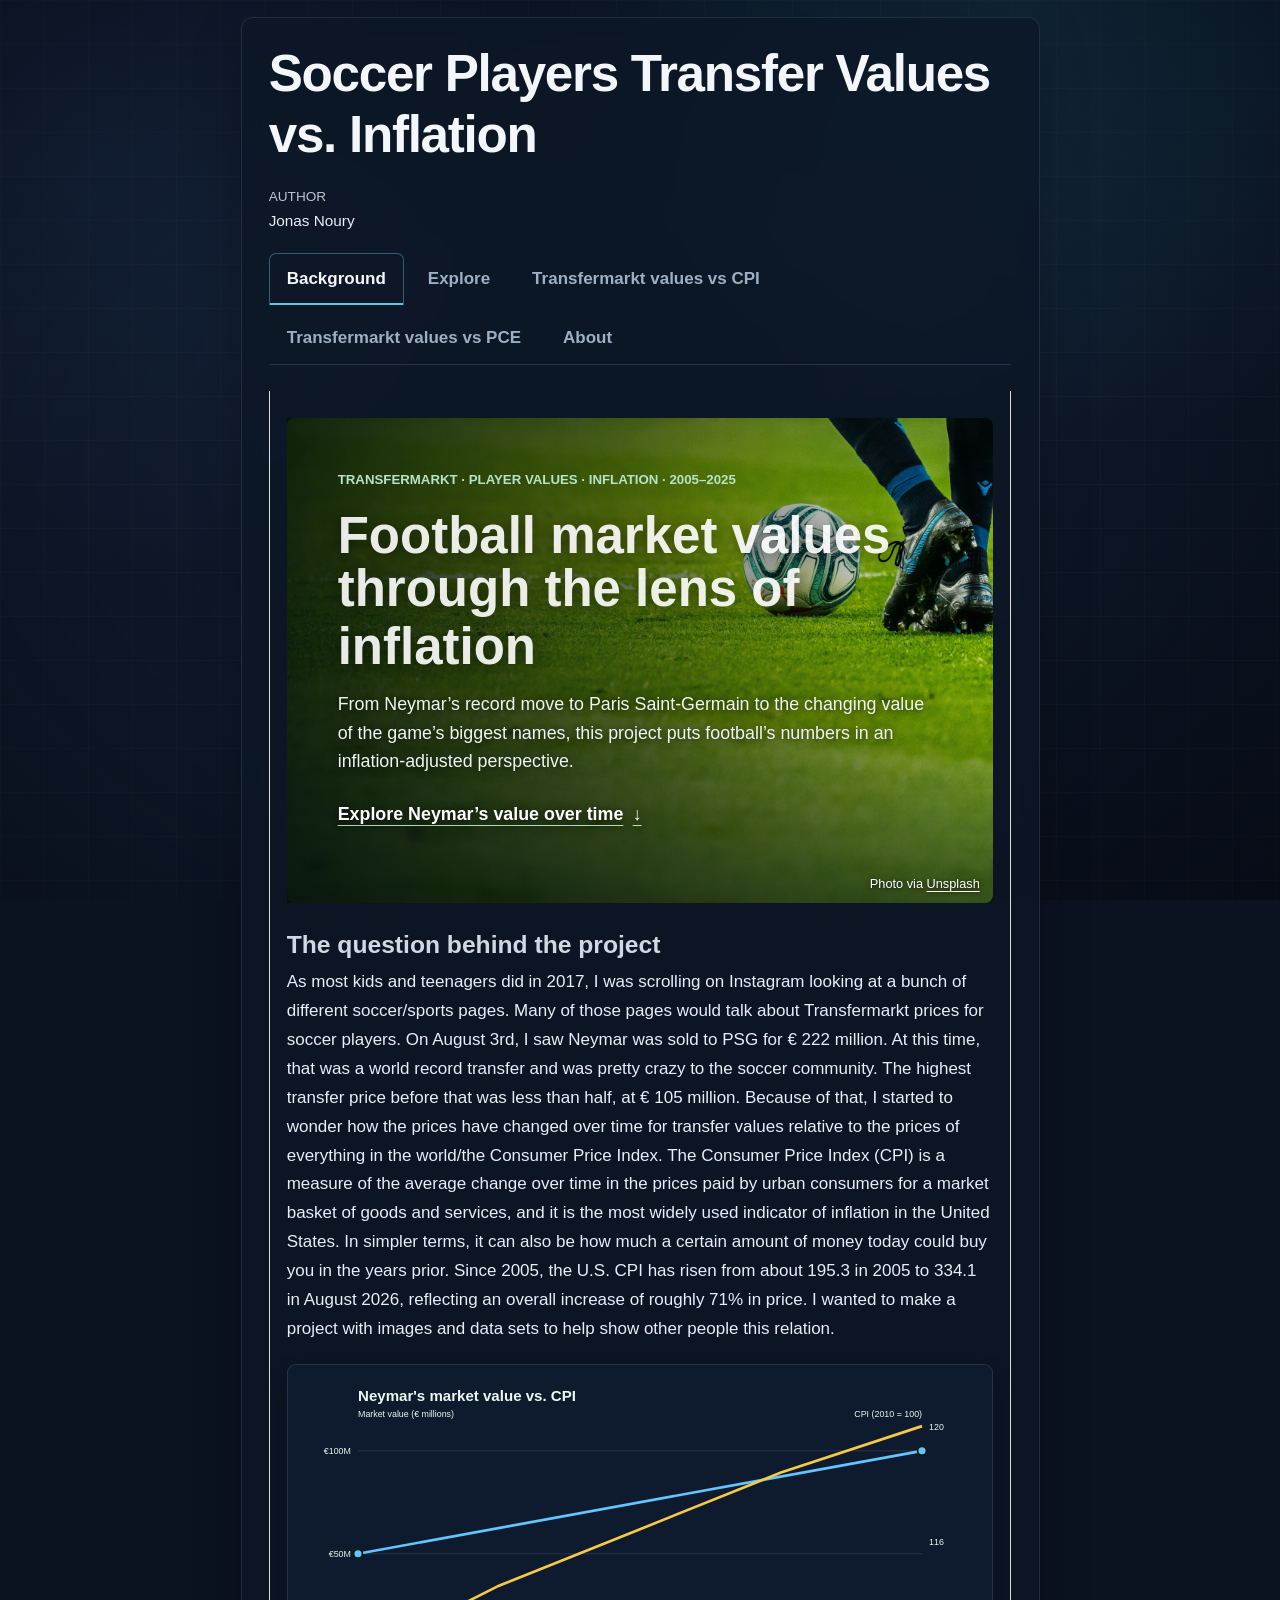
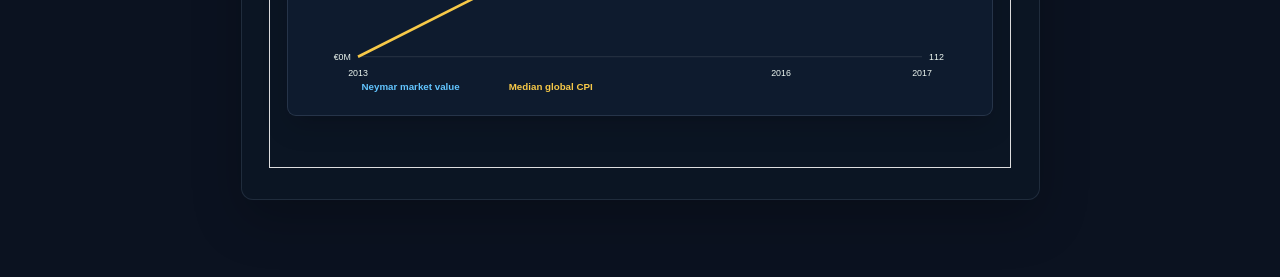
==== commit fa77da20: "Built site for gh-pages" ====
--- a/index.html
+++ b/index.html
@@ -8,7 +8,7 @@
 
 <meta name="author" content="Jonas Noury">
 
-<title>Soccer Players Transfer Values vs.&nbsp;Consumer Price Index</title>
+<title>Soccer Players Transfer Values vs.&nbsp;Inflation</title>
 <style>
 /* Default styles provided by pandoc.
 ** See https://pandoc.org/MANUAL.html#variables-for-html for config info.
@@ -54,7 +54,7 @@
 
 <header id="title-block-header" class="quarto-title-block default">
 <div class="quarto-title">
-<h1 class="title">Soccer Players Transfer Values vs.&nbsp;Consumer Price Index</h1>
+<h1 class="title">Soccer Players Transfer Values vs.&nbsp;Inflation</h1>
 </div>
 
 
@@ -78,9 +78,29 @@
 
 
 <div class="tabset-margin-container"></div><div class="panel-tabset">
-<ul class="nav nav-tabs" role="tablist"><li class="nav-item" role="presentation"><a class="nav-link active" id="tabset-1-1-tab" data-bs-toggle="tab" data-bs-target="#tabset-1-1" role="tab" aria-controls="tabset-1-1" aria-selected="true" href="">Story</a></li><li class="nav-item" role="presentation"><a class="nav-link" id="tabset-1-2-tab" data-bs-toggle="tab" data-bs-target="#tabset-1-2" role="tab" aria-controls="tabset-1-2" aria-selected="false" href="">Explore</a></li></ul>
+<ul class="nav nav-tabs" role="tablist"><li class="nav-item" role="presentation"><a class="nav-link active" id="tabset-1-1-tab" data-bs-toggle="tab" data-bs-target="#tabset-1-1" role="tab" aria-controls="tabset-1-1" aria-selected="true" href="">Background</a></li><li class="nav-item" role="presentation"><a class="nav-link" id="tabset-1-2-tab" data-bs-toggle="tab" data-bs-target="#tabset-1-2" role="tab" aria-controls="tabset-1-2" aria-selected="false" href="">Explore</a></li><li class="nav-item" role="presentation"><a class="nav-link" id="tabset-1-3-tab" data-bs-toggle="tab" data-bs-target="#tabset-1-3" role="tab" aria-controls="tabset-1-3" aria-selected="false" href="">Transfermarkt values vs CPI</a></li><li class="nav-item" role="presentation"><a class="nav-link" id="tabset-1-4-tab" data-bs-toggle="tab" data-bs-target="#tabset-1-4" role="tab" aria-controls="tabset-1-4" aria-selected="false" href="">Transfermarkt values vs PCE</a></li><li class="nav-item" role="presentation"><a class="nav-link" id="tabset-1-5-tab" data-bs-toggle="tab" data-bs-target="#tabset-1-5" role="tab" aria-controls="tabset-1-5" aria-selected="false" href="">About</a></li></ul>
 <div class="tab-content">
 <div id="tabset-1-1" class="tab-pane active" role="tabpanel" aria-labelledby="tabset-1-1-tab">
+<section class="background-cover" aria-labelledby="background-cover-title">
+<img src="images/soccer-cover.jpg" alt="A soccer match underway on a green pitch">
+<div class="background-cover-copy">
+<p class="background-cover-kicker">
+Transfermarkt · Player values · Inflation · 2005–2025
+</p>
+<h3 id="background-cover-title" class="anchored">
+Football market values through the lens of inflation
+</h3>
+<p>
+From Neymar’s record move to Paris Saint-Germain to the changing value of the game’s biggest names, this project puts football’s numbers in an inflation-adjusted perspective.
+</p>
+<p><a class="background-cover-link" href="#neymarStoryChart">Explore Neymar’s value over time <span aria-hidden="true">↓</span></a></p>
+</div>
+<p class="background-cover-credit">
+Photo via <a href="https://unsplash.com/">Unsplash</a>
+</p>
+</section>
+<section id="the-question-behind-the-project" class="level3">
+<h3 class="anchored" data-anchor-id="the-question-behind-the-project">The question behind the project</h3>
 <p>As most kids and teenagers did in 2017, I was scrolling on Instagram looking at a bunch of different soccer/sports pages. Many of those pages would talk about Transfermarkt prices for soccer players. On August 3rd, I saw Neymar was sold to PSG for € 222 million. At this time, that was a world record transfer and was pretty crazy to the soccer community. The highest transfer price before that was less than half, at € 105 million. Because of that, I started to wonder how the prices have changed over time for transfer values relative to the prices of everything in the world/the Consumer Price Index. The Consumer Price Index (CPI) is a measure of the average change over time in the prices paid by urban consumers for a market basket of goods and services, and it is the most widely used indicator of inflation in the United States. In simpler terms, it can also be how much a certain amount of money today could buy you in the years prior. Since 2005, the U.S. CPI has risen from about 195.3 in 2005 to 334.1 in August 2026, reflecting an overall increase of roughly 71% in price. I wanted to make a project with images and data sets to help show other people this relation.</p>
 <div id="neymarStoryChart" class="story-chart-container">
 
@@ -164,9 +184,12 @@
 
 renderNeymarStoryChart();
 </script>
+</section>
 </div>
 <div id="tabset-1-2" class="tab-pane" role="tabpanel" aria-labelledby="tabset-1-2-tab">
-<p>Transfermarkt is a soccer data website that tracks players, clubs, transfers, and estimated market values. The table below uses Transfermarkt data to show the 25 players with the highest estimated market values for each selected year.</p>
+<div class="transfermarkt-intro">
+<p>Transfermarkt is a soccer data website that tracks players, clubs, transfers, and estimated market values. The table below uses Transfermarkt data to show the 5 players with the highest estimated market values for each selected year.</p>
+</div>
 <div class="year-selector-row">
 <p><label for="yearSelect">Choose a year:</label> <select id="yearSelect"></select></p>
 </div>
@@ -179,448 +202,478 @@
 </div>
 </div>
 <script>
-const top25ByYear = [{"year":2005,"rank":1,"player":"Sergio Ramos","club":"Real Madrid","value":"€27.0m"},{"year":2005,"rank":2,"player":"James Milner","club":"Aston Villa","value":"€5.5m"},{"year":2005,"rank":3,"player":"Pepe Reina","club":"Liverpool","value":"€4.5m"},{"year":2005,"rank":4,"player":"Lionel Messi","club":"Barcelona","value":"€3.0m"},{"year":2005,"rank":5,"player":"Ludovic Butelle","club":"Hércules CF","value":"€1.8m"},{"year":2006,"rank":1,"player":"Lukas Podolski","club":"Bayern Munich","value":"€12.0m"},{"year":2006,"rank":2,"player":"James Milner","club":"Newcastle","value":"€4.7m"},{"year":2006,"rank":3,"player":"Thiago Silva","club":"Fluminense","value":"€3.5m"},{"year":2006,"rank":4,"player":"Paolo Guerrero","club":"Hamburg","value":"€3.0m"},{"year":2006,"rank":5,"player":"Vladimir Stojkovic","club":"FC Nantes","value":"€2.0m"},{"year":2007,"rank":1,"player":"Pepe","club":"Real Madrid","value":"€30.0m"},{"year":2007,"rank":2,"player":"Nani","club":"Man Utd","value":"€25.0m"},{"year":2007,"rank":3,"player":"Raúl García","club":"Atlético Madrid","value":"€12.0m"},{"year":2007,"rank":4,"player":"Willian","club":"Shakhtar D.","value":"€11.0m"},{"year":2007,"rank":5,"player":"José Sosa","club":"Bayern Munich","value":"€10.0m"},{"year":2008,"rank":1,"player":"Luka Modrić","club":"Tottenham","value":"€18.0m"},{"year":2008,"rank":2,"player":"Éver Banega","club":"Valencia","value":"€15.0m"},{"year":2008,"rank":3,"player":"James Milner","club":"Aston Villa","value":"€8.8m"},{"year":2008,"rank":4,"player":"Hugo Lloris","club":"Lyon","value":"€8.5m"},{"year":2008,"rank":5,"player":"Stevan Jovetić","club":"Fiorentina","value":"€7.0m"},{"year":2009,"rank":1,"player":"Cristiano Ronaldo","club":"Real Madrid","value":"€60.0m"},{"year":2009,"rank":2,"player":"Karim Benzema","club":"Real Madrid","value":"€29.0m"},{"year":2009,"rank":3,"player":"Dmytro Chygrynskyi","club":"Barcelona","value":"€13.5m"},{"year":2009,"rank":4,"player":"Lukas Podolski","club":"1.FC Köln","value":"€12.0m"},{"year":2009,"rank":5,"player":"Álvaro Negredo","club":"Real Madrid","value":"€12.0m"},{"year":2010,"rank":1,"player":"Mario Balotelli","club":"Man City","value":"€26.0m"},{"year":2010,"rank":2,"player":"James Milner","club":"Man City","value":"€20.0m"},{"year":2010,"rank":3,"player":"Jérôme Boateng","club":"Man City","value":"€15.0m"},{"year":2010,"rank":4,"player":"André-Pierre Gignac","club":"Marseille","value":"€14.5m"},{"year":2010,"rank":5,"player":"João Moutinho","club":"Porto","value":"€14.5m"},{"year":2011,"rank":1,"player":"Edin Dzeko","club":"Man City","value":"€30.0m"},{"year":2011,"rank":2,"player":"Manuel Neuer","club":"Bayern Munich","value":"€28.0m"},{"year":2011,"rank":3,"player":"Juan Mata","club":"Chelsea","value":"€26.0m"},{"year":2011,"rank":4,"player":"Alexis Sánchez","club":"Barcelona","value":"€25.0m"},{"year":2011,"rank":5,"player":"Luis Suárez","club":"Liverpool","value":"€25.0m"},{"year":2012,"rank":1,"player":"Luka Modrić","club":"Real Madrid","value":"€40.0m"},{"year":2012,"rank":2,"player":"Thiago Silva","club":"PSG","value":"€38.0m"},{"year":2012,"rank":3,"player":"Hulk","club":"Zenit S-Pb","value":"€37.0m"},{"year":2012,"rank":4,"player":"Shinji Kagawa","club":"Man Utd","value":"€22.0m"},{"year":2012,"rank":5,"player":"Axel Witsel","club":"Zenit S-Pb","value":"€20.0m"},{"year":2013,"rank":1,"player":"Radamel Falcao","club":"Monaco","value":"€60.0m"},{"year":2013,"rank":2,"player":"Edinson Cavani","club":"PSG","value":"€55.0m"},{"year":2013,"rank":3,"player":"Neymar","club":"Barcelona","value":"€50.0m"},{"year":2013,"rank":4,"player":"Mario Götze","club":"Bayern Munich","value":"€45.0m"},{"year":2013,"rank":5,"player":"Lucas Moura","club":"PSG","value":"€35.0m"},{"year":2014,"rank":1,"player":"James Rodríguez","club":"Real Madrid","value":"€60.0m"},{"year":2014,"rank":2,"player":"Radamel Falcao","club":"Man Utd","value":"€55.0m"},{"year":2014,"rank":3,"player":"Luis Suárez","club":"Barcelona","value":"€52.0m"},{"year":2014,"rank":4,"player":"Robert Lewandowski","club":"Bayern Munich","value":"€50.0m"},{"year":2014,"rank":5,"player":"Ángel Di María","club":"Man Utd","value":"€50.0m"},{"year":2015,"rank":1,"player":"Ángel Di María","club":"PSG","value":"€50.0m"},{"year":2015,"rank":2,"player":"Kevin De Bruyne","club":"Man City","value":"€45.0m"},{"year":2015,"rank":3,"player":"Radamel Falcao","club":"Monaco","value":"€45.0m"},{"year":2015,"rank":4,"player":"Arturo Vidal","club":"Bayern Munich","value":"€42.0m"},{"year":2015,"rank":5,"player":"Raheem Sterling","club":"Man City","value":"€40.0m"},{"year":2016,"rank":1,"player":"Paul Pogba","club":"Man Utd","value":"€70.0m"},{"year":2016,"rank":2,"player":"Mats Hummels","club":"Bayern Munich","value":"€38.0m"},{"year":2016,"rank":3,"player":"Granit Xhaka","club":"Arsenal","value":"€35.0m"},{"year":2016,"rank":4,"player":"Mario Götze","club":"Dortmund","value":"€35.0m"},{"year":2016,"rank":5,"player":"Miralem Pjanić","club":"Juventus","value":"€35.0m"},{"year":2017,"rank":1,"player":"Neymar","club":"PSG","value":"€100.0m"},{"year":2017,"rank":2,"player":"James Rodríguez","club":"Bayern Munich","value":"€50.0m"},{"year":2017,"rank":3,"player":"Romelu Lukaku","club":"Man Utd","value":"€50.0m"},{"year":2017,"rank":4,"player":"Leonardo Bonucci","club":"AC Milan","value":"€45.0m"},{"year":2017,"rank":5,"player":"Alexandre Lacazette","club":"Arsenal","value":"€40.0m"},{"year":2018,"rank":1,"player":"Kylian Mbappé","club":"Monaco","value":"€120.0m"},{"year":2018,"rank":2,"player":"Cristiano Ronaldo","club":"Juventus","value":"€100.0m"},{"year":2018,"rank":3,"player":"Philippe Coutinho","club":"Barcelona","value":"€90.0m"},{"year":2018,"rank":4,"player":"Alexis Sánchez","club":"Man Utd","value":"€70.0m"},{"year":2018,"rank":5,"player":"Naby Keïta","club":"Liverpool","value":"€65.0m"},{"year":2019,"rank":1,"player":"Antoine Griezmann","club":"Barcelona","value":"€130.0m"},{"year":2019,"rank":2,"player":"Philippe Coutinho","club":"Bayern Munich","value":"€90.0m"},{"year":2019,"rank":3,"player":"Frenkie de Jong","club":"Barcelona","value":"€85.0m"},{"year":2019,"rank":4,"player":"Mauro Icardi","club":"PSG","value":"€80.0m"},{"year":2019,"rank":5,"player":"Rodri","club":"Man City","value":"€80.0m"},{"year":2020,"rank":1,"player":"Christian Eriksen","club":"Inter","value":"€90.0m"},{"year":2020,"rank":2,"player":"Kai Havertz","club":"Chelsea","value":"€81.0m"},{"year":2020,"rank":3,"player":"Leroy Sané","club":"Bayern Munich","value":"€80.0m"},{"year":2020,"rank":4,"player":"Timo Werner","club":"Chelsea","value":"€64.0m"},{"year":2020,"rank":5,"player":"Bruno Fernandes","club":"Man Utd","value":"€60.0m"},{"year":2021,"rank":1,"player":"Jadon Sancho","club":"Man Utd","value":"€100.0m"},{"year":2021,"rank":2,"player":"Romelu Lukaku","club":"Chelsea","value":"€100.0m"},{"year":2021,"rank":3,"player":"Lionel Messi","club":"PSG","value":"€80.0m"},{"year":2021,"rank":4,"player":"Raphaël Varane","club":"Man Utd","value":"€70.0m"},{"year":2021,"rank":5,"player":"Jack Grealish","club":"Man City","value":"€65.0m"},{"year":2022,"rank":1,"player":"Erling Haaland","club":"Man City","value":"€150.0m"},{"year":2022,"rank":2,"player":"Dušan Vlahović","club":"Juventus","value":"€70.0m"},{"year":2022,"rank":3,"player":"Matthijs de Ligt","club":"Bayern Munich","value":"€70.0m"},{"year":2022,"rank":4,"player":"Raheem Sterling","club":"Chelsea","value":"€70.0m"},{"year":2022,"rank":5,"player":"Romelu Lukaku","club":"Inter","value":"€70.0m"},{"year":2023,"rank":1,"player":"Jude Bellingham","club":"Real Madrid","value":"€120.0m"},{"year":2023,"rank":2,"player":"Declan Rice","club":"Arsenal","value":"€90.0m"},{"year":2023,"rank":3,"player":"Harry Kane","club":"Bayern Munich","value":"€90.0m"},{"year":2023,"rank":4,"player":"Christopher Nkunku","club":"Chelsea","value":"€80.0m"},{"year":2023,"rank":5,"player":"Randal Kolo Muani","club":"PSG","value":"€80.0m"},{"year":2024,"rank":1,"player":"Kylian Mbappé","club":"Real Madrid","value":"€180.0m"},{"year":2024,"rank":2,"player":"Victor Osimhen","club":"Galatasaray","value":"€100.0m"},{"year":2024,"rank":3,"player":"Julián Alvarez","club":"Atlético","value":"€90.0m"},{"year":2024,"rank":4,"player":"Douglas Luiz","club":"Juventus","value":"€70.0m"},{"year":2024,"rank":5,"player":"Matthijs de Ligt","club":"Man Utd","value":"€65.0m"},{"year":2025,"rank":1,"player":"Florian Wirtz","club":"Liverpool","value":"€140.0m"},{"year":2025,"rank":2,"player":"Alexander Isak","club":"Liverpool","value":"€120.0m"},{"year":2025,"rank":3,"player":"Khvicha Kvaratskhelia","club":"PSG","value":"€85.0m"},{"year":2025,"rank":4,"player":"Xavi Simons","club":"PSG","value":"€80.0m"},{"year":2025,"rank":5,"player":"Hugo Ekitiké","club":"Liverpool","value":"€75.0m"}];
-const cpiTrend = [{"year":2005,"median_cpi":78.88649014},{"year":2006,"median_cpi":82.66809904},{"year":2007,"median_cpi":86.14766533},{"year":2008,"median_cpi":94.163835},{"year":2009,"median_cpi":96.78074053},{"year":2010,"median_cpi":100},{"year":2011,"median_cpi":104.80063594},{"year":2012,"median_cpi":108.7840249},{"year":2013,"median_cpi":111.88982207},{"year":2014,"median_cpi":114.52282916},{"year":2015,"median_cpi":116.61637722},{"year":2016,"median_cpi":118.71283666},{"year":2017,"median_cpi":120.43423501},{"year":2018,"median_cpi":123.15851001},{"year":2019,"median_cpi":125.60400261},{"year":2020,"median_cpi":128.10944361},{"year":2021,"median_cpi":132.02037936},{"year":2022,"median_cpi":141.8466642},{"year":2023,"median_cpi":149.75878009},{"year":2024,"median_cpi":155.67679535},{"year":2025,"median_cpi":161.5555186}];
+const top25Data = [{"year":2005,"player":"Sergio Ramos","value_millions":27},{"year":2005,"player":"James Milner","value_millions":5.5},{"year":2005,"player":"Pepe Reina","value_millions":4.5},{"year":2005,"player":"Lionel Messi","value_millions":3},{"year":2005,"player":"Ludovic Butelle","value_millions":1.75},{"year":2006,"player":"Lukas Podolski","value_millions":12},{"year":2006,"player":"James Milner","value_millions":4.7},{"year":2006,"player":"Thiago Silva","value_millions":3.5},{"year":2006,"player":"Thiago Silva","value_millions":3.5},{"year":2006,"player":"Paolo Guerrero","value_millions":3},{"year":2007,"player":"Pepe","value_millions":30},{"year":2007,"player":"Nani","value_millions":25},{"year":2007,"player":"Raúl García","value_millions":12},{"year":2007,"player":"Willian","value_millions":11},{"year":2007,"player":"José Sosa","value_millions":10},{"year":2008,"player":"Luka Modrić","value_millions":18},{"year":2008,"player":"Éver Banega","value_millions":15},{"year":2008,"player":"Éver Banega","value_millions":12},{"year":2008,"player":"James Milner","value_millions":8.75},{"year":2008,"player":"Hugo Lloris","value_millions":8.5},{"year":2009,"player":"Cristiano Ronaldo","value_millions":60},{"year":2009,"player":"Karim Benzema","value_millions":29},{"year":2009,"player":"Dmytro Chygrynskyi","value_millions":13.5},{"year":2009,"player":"Álvaro Negredo","value_millions":12},{"year":2009,"player":"Lukas Podolski","value_millions":12},{"year":2010,"player":"Mario Balotelli","value_millions":26},{"year":2010,"player":"James Milner","value_millions":20},{"year":2010,"player":"Jérôme Boateng","value_millions":15},{"year":2010,"player":"André-Pierre Gignac","value_millions":14.5},{"year":2010,"player":"João Moutinho","value_millions":14.5},{"year":2011,"player":"Edin Dzeko","value_millions":30},{"year":2011,"player":"Manuel Neuer","value_millions":28},{"year":2011,"player":"Juan Mata","value_millions":26},{"year":2011,"player":"Radamel Falcao","value_millions":25},{"year":2011,"player":"Alexis Sánchez","value_millions":25},{"year":2012,"player":"Luka Modrić","value_millions":40},{"year":2012,"player":"Thiago Silva","value_millions":38},{"year":2012,"player":"Hulk","value_millions":37},{"year":2012,"player":"Shinji Kagawa","value_millions":22},{"year":2012,"player":"Axel Witsel","value_millions":20},{"year":2013,"player":"Radamel Falcao","value_millions":60},{"year":2013,"player":"Edinson Cavani","value_millions":55},{"year":2013,"player":"Neymar","value_millions":50},{"year":2013,"player":"Mario Götze","value_millions":45},{"year":2013,"player":"Lucas Moura","value_millions":35},{"year":2014,"player":"James Rodríguez","value_millions":60},{"year":2014,"player":"Radamel Falcao","value_millions":55},{"year":2014,"player":"Luis Suárez","value_millions":52},{"year":2014,"player":"Ángel Di María","value_millions":50},{"year":2014,"player":"Robert Lewandowski","value_millions":50},{"year":2015,"player":"Ángel Di María","value_millions":50},{"year":2015,"player":"Kevin De Bruyne","value_millions":45},{"year":2015,"player":"Radamel Falcao","value_millions":45},{"year":2015,"player":"Arturo Vidal","value_millions":42},{"year":2015,"player":"Raheem Sterling","value_millions":40},{"year":2016,"player":"Paul Pogba","value_millions":70},{"year":2016,"player":"Mats Hummels","value_millions":38},{"year":2016,"player":"Mario Götze","value_millions":35},{"year":2016,"player":"Miralem Pjanić","value_millions":35},{"year":2016,"player":"Granit Xhaka","value_millions":35},{"year":2017,"player":"Neymar","value_millions":100},{"year":2017,"player":"James Rodríguez","value_millions":50},{"year":2017,"player":"Romelu Lukaku","value_millions":50},{"year":2017,"player":"Leonardo Bonucci","value_millions":45},{"year":2017,"player":"Álvaro Morata","value_millions":40},{"year":2018,"player":"Kylian Mbappé","value_millions":120},{"year":2018,"player":"Kylian Mbappé","value_millions":120},{"year":2018,"player":"Cristiano Ronaldo","value_millions":100},{"year":2018,"player":"Philippe Coutinho","value_millions":90},{"year":2018,"player":"Alexis Sánchez","value_millions":70},{"year":2019,"player":"Antoine Griezmann","value_millions":130},{"year":2019,"player":"Philippe Coutinho","value_millions":90},{"year":2019,"player":"Frenkie de Jong","value_millions":85},{"year":2019,"player":"Mauro Icardi","value_millions":80},{"year":2019,"player":"Rodri","value_millions":80},{"year":2020,"player":"Christian Eriksen","value_millions":90},{"year":2020,"player":"Kai Havertz","value_millions":81},{"year":2020,"player":"Leroy Sané","value_millions":80},{"year":2020,"player":"Timo Werner","value_millions":64},{"year":2020,"player":"Mauro Icardi","value_millions":60},{"year":2021,"player":"Romelu Lukaku","value_millions":100},{"year":2021,"player":"Jadon Sancho","value_millions":100},{"year":2021,"player":"Lionel Messi","value_millions":80},{"year":2021,"player":"Raphaël Varane","value_millions":70},{"year":2021,"player":"Jack Grealish","value_millions":65},{"year":2022,"player":"Erling Haaland","value_millions":150},{"year":2022,"player":"Matthijs de Ligt","value_millions":70},{"year":2022,"player":"Raheem Sterling","value_millions":70},{"year":2022,"player":"Romelu Lukaku","value_millions":70},{"year":2022,"player":"Sadio Mané","value_millions":70},{"year":2023,"player":"Jude Bellingham","value_millions":120},{"year":2023,"player":"Harry Kane","value_millions":90},{"year":2023,"player":"Declan Rice","value_millions":90},{"year":2023,"player":"Randal Kolo Muani","value_millions":80},{"year":2023,"player":"Christopher Nkunku","value_millions":80},{"year":2024,"player":"Kylian Mbappé","value_millions":180},{"year":2024,"player":"Victor Osimhen","value_millions":100},{"year":2024,"player":"Julián Alvarez","value_millions":90},{"year":2024,"player":"Douglas Luiz","value_millions":70},{"year":2024,"player":"Matthijs de Ligt","value_millions":65},{"year":2025,"player":"Florian Wirtz","value_millions":140},{"year":2025,"player":"Alexander Isak","value_millions":120},{"year":2025,"player":"Khvicha Kvaratskhelia","value_millions":85},{"year":2025,"player":"Xavi Simons","value_millions":80},{"year":2025,"player":"Xavi Simons","value_millions":80}];
+const cpiYearlyData = [{"year":2005,"cpi":78.88649014},{"year":2006,"cpi":82.66809904},{"year":2007,"cpi":86.14766533},{"year":2008,"cpi":94.163835},{"year":2009,"cpi":96.78074053},{"year":2010,"cpi":100},{"year":2011,"cpi":104.80063594},{"year":2012,"cpi":108.7840249},{"year":2013,"cpi":111.88982207},{"year":2014,"cpi":114.52282916},{"year":2015,"cpi":116.61637722},{"year":2016,"cpi":118.71283666},{"year":2017,"cpi":120.43423501},{"year":2018,"cpi":123.15851001},{"year":2019,"cpi":125.60400261},{"year":2020,"cpi":128.10944361},{"year":2021,"cpi":132.02037936},{"year":2022,"cpi":141.8466642},{"year":2023,"cpi":149.75878009},{"year":2024,"cpi":155.67679535},{"year":2025,"cpi":161.5555186}];
 </script>
 <script>
 const yearSelect = document.getElementById("yearSelect");
-const tableContainer = document.getElementById("top25TableContainer");
-const chartContainer = document.getElementById("cpiChartContainer");
-
-const years = [...new Set(top25ByYear.map(d => Number(d.year)))].sort((a, b) => a - b);
-
-years.forEach((year) => {
-  const option = document.createElement("option");
-  option.value = String(year);
-  option.textContent = year;
-  yearSelect.appendChild(option);
+const top25TableContainer = document.getElementById("top25TableContainer");
+const cpiChartContainer = document.getElementById("cpiChartContainer");
+
+const comparisonYears = [...new Set(top25Data.map(d => d.year))].sort((a, b) => a - b);
+
+yearSelect.innerHTML = comparisonYears.map(year => `<option value="${year}">${year}</option>`).join("");
+
+function formatMoneyMillions(value) {
+  return `€${Number(value).toFixed(1)}M`;
+}
+
+function renderTop25Table(year) {
+  const rows = top25Data.filter(d => d.year === year).slice(0, 5);
+  const table = `
+    <div class="chart-panel-header">
+      <div class="chart-title">Top 5 market values</div>
+      <div class="chart-range">${year}</div>
+    </div>
+    <table class="top25-table">
+      <thead>
+        <tr>
+          <th>Rank</th>
+          <th>Player</th>
+          <th>Market value</th>
+        </tr>
+      </thead>
+      <tbody>
+        ${rows.map((row, index) => `
+          <tr>
+            <td>${index + 1}</td>
+            <td>${row.player}</td>
+            <td>${formatMoneyMillions(row.value_millions)}</td>
+          </tr>
+        `).join("")}
+      </tbody>
+    </table>
+  `;
+  top25TableContainer.innerHTML = table;
+}
+
+function renderCpiChart(year) {
+  const selectedCpi = cpiYearlyData.filter(d => d.year <= year);
+  const width = 420;
+  const height = 260;
+  const margin = { top: 18, right: 18, bottom: 32, left: 40 };
+  const minVal = Math.min(...selectedCpi.map(d => d.cpi));
+  const maxVal = Math.max(...selectedCpi.map(d => d.cpi));
+  const x = i => margin.left + (i / Math.max(selectedCpi.length - 1, 1)) * (width - margin.left - margin.right);
+  const y = value => height - margin.bottom - ((value - minVal) / Math.max(maxVal - minVal, 1)) * (height - margin.top - margin.bottom);
+  const svgNs = "http://www.w3.org/2000/svg";
+  const svg = document.createElementNS(svgNs, "svg");
+  svg.setAttribute("viewBox", `0 0 ${width} ${height}`);
+
+  const gridY = [minVal, (minVal + maxVal) / 2, maxVal];
+  gridY.forEach(tick => {
+    const line = document.createElementNS(svgNs, "line");
+    line.setAttribute("x1", margin.left);
+    line.setAttribute("y1", y(tick));
+    line.setAttribute("x2", width - margin.right);
+    line.setAttribute("y2", y(tick));
+    line.setAttribute("stroke", "rgba(255,255,255,0.16)");
+    line.setAttribute("stroke-width", "1");
+    svg.appendChild(line);
+  });
+
+  const polyline = document.createElementNS(svgNs, "polyline");
+  polyline.setAttribute("points", selectedCpi.map((d, i) => `${x(i)},${y(d.cpi)}`).join(" "));
+  polyline.setAttribute("fill", "none");
+  polyline.setAttribute("stroke", "#f7c948");
+  polyline.setAttribute("stroke-width", "3");
+  svg.appendChild(polyline);
+
+  const labels = selectedCpi.filter((d, i) => i % Math.ceil(selectedCpi.length / 5) === 0 || i === selectedCpi.length - 1);
+  labels.forEach((d, i) => {
+    const actualIndex = selectedCpi.indexOf(d);
+    const line = document.createElementNS(svgNs, "line");
+    line.setAttribute("x1", x(actualIndex));
+    line.setAttribute("y1", height - margin.bottom);
+    line.setAttribute("x2", x(actualIndex));
+    line.setAttribute("y2", height - margin.bottom + 6);
+    line.setAttribute("stroke", "rgba(255,255,255,0.4)");
+    svg.appendChild(line);
+
+    const text = document.createElementNS(svgNs, "text");
+    text.setAttribute("x", x(actualIndex));
+    text.setAttribute("y", height - 8);
+    text.setAttribute("text-anchor", "middle");
+    text.setAttribute("fill", "#edf7f1");
+    text.setAttribute("font-size", "10");
+    text.textContent = d.year;
+    svg.appendChild(text);
+  });
+
+  const title = document.createElementNS(svgNs, "text");
+  title.setAttribute("x", margin.left);
+  title.setAttribute("y", 14);
+  title.setAttribute("fill", "#edf7f1");
+  title.setAttribute("font-size", "12");
+  title.setAttribute("font-weight", "700");
+  title.textContent = "CPI trend";
+  svg.appendChild(title);
+
+  cpiChartContainer.innerHTML = `
+    <div class="chart-panel-header">
+      <div class="chart-title">CPI trend</div>
+      <div class="chart-range">2005–${year}</div>
+    </div>
+  `;
+  cpiChartContainer.appendChild(svg);
+}
+
+yearSelect.addEventListener("change", () => {
+  const selectedYear = Number(yearSelect.value);
+  renderTop25Table(selectedYear);
+  renderCpiChart(selectedYear);
 });
 
-function renderCpiChart(selectedYear) {
-  const maxYear = Math.max(...cpiTrend.map(d => Number(d.year)));
-  const targetYear = Math.min(Number(selectedYear), maxYear);
-  const filtered = cpiTrend.filter(d => Number(d.year) <= targetYear);
-
-  if (!filtered.length) {
-    chartContainer.innerHTML = "<p>No CPI data for this year.</p>";
+renderTop25Table(comparisonYears[0]);
+renderCpiChart(comparisonYears[0]);
+</script>
+</div>
+<div id="tabset-1-3" class="tab-pane" role="tabpanel" aria-labelledby="tabset-1-3-tab">
+<div class="comparison-controls">
+<button id="comparisonPlayButton" class="comparison-play-button" type="button">
+Play animation
+</button>
+</div>
+<div id="interactiveGraphsContainer">
+
+</div>
+<script>
+const transfermarktVsCpi = {
+  years: [2005,2006,2007,2008,2009,2010,2011,2012,2013,2014,2015,2016,2017,2018,2019,2020,2021,2022,2023,2024,2025],
+  transfermarktTop25: [2.031,1.754,5.934,5.872,9.308,9.46,16.92,16.7,27.04,29.94,28.24,29.2,34.84,57.44,65.6,54.2,52.92,58.56,64.6,61.4,70],
+  cpi: [78.8865,82.6681,86.1477,94.1638,96.7807,100,104.8006,108.784,111.8898,114.5228,116.6164,118.7128,120.4342,123.1585,125.604,128.1094,132.0204,141.8467,149.7588,155.6768,161.5555],
+  transfermarktTop50: [1.6476,0.994,3.358,3.591,5.502,6.48,11.75,12.34,19.87,20.93,22.17,23.08,27.4,43.6,52.2,44.32,42.24,47.38,54.18,49,56.62],
+  cpiObservations: [{"year":2005,"country":"Aruba","cpi_value":84.13704849},{"year":2006,"country":"Aruba","cpi_value":87.17273372},{"year":2007,"country":"Aruba","cpi_value":91.87358252},{"year":2008,"country":"Aruba","cpi_value":100.10176868},{"year":2009,"country":"Aruba","cpi_value":97.96416676},{"year":2010,"country":"Aruba","cpi_value":100},{"year":2011,"country":"Aruba","cpi_value":104.31629742},{"year":2012,"country":"Aruba","cpi_value":104.97085297},{"year":2013,"country":"Aruba","cpi_value":102.48087585},{"year":2014,"country":"Aruba","cpi_value":102.9127722},{"year":2015,"country":"Aruba","cpi_value":103.40136458},{"year":2016,"country":"Aruba","cpi_value":102.43849522},{"year":2017,"country":"Aruba","cpi_value":101.38513883},{"year":2018,"country":"Aruba","cpi_value":105.06140595},{"year":2019,"country":"Aruba","cpi_value":109.53435543},{"year":2005,"country":"Afghanistan","cpi_value":71.58214338},{"year":2006,"country":"Afghanistan","cpi_value":76.43870301},{"year":2007,"country":"Afghanistan","cpi_value":83.07401873},{"year":2008,"country":"Afghanistan","cpi_value":105.02106474},{"year":2009,"country":"Afghanistan","cpi_value":97.86791084},{"year":2010,"country":"Afghanistan","cpi_value":100},{"year":2011,"country":"Afghanistan","cpi_value":111.80418581},{"year":2012,"country":"Afghanistan","cpi_value":119.00573135},{"year":2013,"country":"Afghanistan","cpi_value":127.79522307},{"year":2014,"country":"Afghanistan","cpi_value":133.76836673},{"year":2015,"country":"Afghanistan","cpi_value":132.88320919},{"year":2016,"country":"Afghanistan","cpi_value":138.70866551},{"year":2017,"country":"Afghanistan","cpi_value":145.61074144},{"year":2018,"country":"Afghanistan","cpi_value":146.52248186},{"year":2019,"country":"Afghanistan","cpi_value":149.89597521},{"year":2020,"country":"Afghanistan","cpi_value":158.29297973},{"year":2021,"country":"Afghanistan","cpi_value":166.41848036},{"year":2022,"country":"Afghanistan","cpi_value":189.23795275},{"year":2023,"country":"Afghanistan","cpi_value":180.44840108},{"year":2024,"country":"Afghanistan","cpi_value":168.53666714},{"year":2005,"country":"Angola","cpi_value":53.69480503},{"year":2006,"country":"Angola","cpi_value":60.8390117},{"year":2007,"country":"Angola","cpi_value":68.29270166},{"year":2008,"country":"Angola","cpi_value":76.81278243},{"year":2009,"country":"Angola","cpi_value":87.35939555},{"year":2010,"country":"Angola","cpi_value":100},{"year":2011,"country":"Angola","cpi_value":113.48246792},{"year":2012,"country":"Angola","cpi_value":125.14608808},{"year":2013,"country":"Angola","cpi_value":136.13117928},{"year":2014,"country":"Angola","cpi_value":146.04205638},{"year":2015,"country":"Angola","cpi_value":159.70571051},{"year":2016,"country":"Angola","cpi_value":208.7264442},{"year":2017,"country":"Angola","cpi_value":271.01976589},{"year":2018,"country":"Angola","cpi_value":324.21806762},{"year":2019,"country":"Angola","cpi_value":379.59760707},{"year":2020,"country":"Angola","cpi_value":464.13983711},{"year":2021,"country":"Angola","cpi_value":583.67577944},{"year":2022,"country":"Angola","cpi_value":708.32143557},{"year":2023,"country":"Angola","cpi_value":804.96553314},{"year":2024,"country":"Angola","cpi_value":1032.29178341},{"year":2025,"country":"Angola","cpi_value":1240.42265673},{"year":2005,"country":"Albania","cpi_value":86.6711031},{"year":2006,"country":"Albania","cpi_value":88.72583949},{"year":2007,"country":"Albania","cpi_value":91.32788664},{"year":2008,"country":"Albania","cpi_value":94.36076786},{"year":2009,"country":"Albania","cpi_value":96.49985295},{"year":2010,"country":"Albania","cpi_value":100},{"year":2011,"country":"Albania","cpi_value":103.4280713},{"year":2012,"country":"Albania","cpi_value":105.52930843},{"year":2013,"country":"Albania","cpi_value":107.57406626},{"year":2014,"country":"Albania","cpi_value":109.3230754},{"year":2015,"country":"Albania","cpi_value":111.39603116},{"year":2016,"country":"Albania","cpi_value":112.81681144},{"year":2017,"country":"Albania","cpi_value":115.05809941},{"year":2018,"country":"Albania","cpi_value":117.39154627},{"year":2019,"country":"Albania","cpi_value":119.04804757},{"year":2020,"country":"Albania","cpi_value":120.97768144},{"year":2021,"country":"Albania","cpi_value":123.44740649},{"year":2022,"country":"Albania","cpi_value":131.74949482},{"year":2023,"country":"Albania","cpi_value":138.01859105},{"year":2024,"country":"Albania","cpi_value":141.07690878},{"year":2025,"country":"Albania","cpi_value":144.10468096},{"year":2007,"country":"United Arab Emirates","cpi_value":86.95312352},{"year":2008,"country":"United Arab Emirates","cpi_value":97.60524657},{"year":2009,"country":"United Arab Emirates","cpi_value":99.12965817},{"year":2010,"country":"United Arab Emirates","cpi_value":100},{"year":2011,"country":"United Arab Emirates","cpi_value":100.8773466},{"year":2012,"country":"United Arab Emirates","cpi_value":101.54542589},{"year":2013,"country":"United Arab Emirates","cpi_value":102.66356122},{"year":2014,"country":"United Arab Emirates","cpi_value":105.07232418},{"year":2015,"country":"United Arab Emirates","cpi_value":109.34873214},{"year":2016,"country":"United Arab Emirates","cpi_value":111.11743486},{"year":2017,"country":"United Arab Emirates","cpi_value":113.30292099},{"year":2018,"country":"United Arab Emirates","cpi_value":116.77977271},{"year":2019,"country":"United Arab Emirates","cpi_value":114.52466053},{"year":2020,"country":"United Arab Emirates","cpi_value":112.1432311},{"year":2021,"country":"United Arab Emirates","cpi_value":112.3450164},{"year":2022,"country":"United Arab Emirates","cpi_value":118.28944517},{"year":2023,"country":"United Arab Emirates","cpi_value":120.21366947},{"year":2024,"country":"United Arab Emirates","cpi_value":122.2132617},{"year":2025,"country":"United Arab Emirates","cpi_value":123.74198492},{"year":2005,"country":"Armenia","cpi_value":76.3796018},{"year":2006,"country":"Armenia","cpi_value":78.58877228},{"year":2007,"country":"Armenia","cpi_value":82.05246309},{"year":2008,"country":"Armenia","cpi_value":89.39612027},{"year":2009,"country":"Armenia","cpi_value":92.44163764},{"year":2010,"country":"Armenia","cpi_value":100},{"year":2011,"country":"Armenia","cpi_value":107.65000808},{"year":2012,"country":"Armenia","cpi_value":110.4037169},{"year":2013,"country":"Armenia","cpi_value":116.79572533},{"year":2014,"country":"Armenia","cpi_value":120.27776644},{"year":2015,"country":"Armenia","cpi_value":124.76616125},{"year":2016,"country":"Armenia","cpi_value":123.01493398},{"year":2017,"country":"Armenia","cpi_value":124.2076293},{"year":2018,"country":"Armenia","cpi_value":127.33795198},{"year":2019,"country":"Armenia","cpi_value":129.17600733},{"year":2020,"country":"Armenia","cpi_value":130.7408917},{"year":2021,"country":"Armenia","cpi_value":140.13441073},{"year":2022,"country":"Armenia","cpi_value":152.24330057},{"year":2023,"country":"Armenia","cpi_value":155.25835548},{"year":2024,"country":"Armenia","cpi_value":155.67679535},{"year":2025,"country":"Armenia","cpi_value":160.82492331},{"year":2005,"country":"Antigua and Barbuda","cpi_value":89.46046308},{"year":2006,"country":"Antigua and Barbuda","cpi_value":91.05982416},{"year":2007,"country":"Antigua and Barbuda","cpi_value":92.34927916},{"year":2008,"country":"Antigua and Barbuda","cpi_value":97.27501092},{"year":2009,"country":"Antigua and Barbuda","cpi_value":96.73984273},{"year":2010,"country":"Antigua and Barbuda","cpi_value":100},{"year":2011,"country":"Antigua and Barbuda","cpi_value":103.45674967},{"year":2012,"country":"Antigua and Barbuda","cpi_value":106.95036042},{"year":2013,"country":"Antigua and Barbuda","cpi_value":108.08349716},{"year":2014,"country":"Antigua and Barbuda","cpi_value":109.26100371},{"year":2015,"country":"Antigua and Barbuda","cpi_value":110.31973569},{"year":2016,"country":"Antigua and Barbuda","cpi_value":109.77978921},{"year":2017,"country":"Antigua and Barbuda","cpi_value":112.45016929},{"year":2018,"country":"Antigua and Barbuda","cpi_value":113.80762043},{"year":2019,"country":"Antigua and Barbuda","cpi_value":115.43661261},{"year":2020,"country":"Antigua and Barbuda","cpi_value":116.15923392},{"year":2021,"country":"Antigua and Barbuda","cpi_value":118.55559472},{"year":2022,"country":"Antigua and Barbuda","cpi_value":127.48410944},{"year":2023,"country":"Antigua and Barbuda","cpi_value":133.94390603},{"year":2024,"country":"Antigua and Barbuda","cpi_value":142.2469106},{"year":2025,"country":"Antigua and Barbuda","cpi_value":144.19389425},{"year":2005,"country":"Australia","cpi_value":86.34235067},{"year":2006,"country":"Australia","cpi_value":89.41206901},{"year":2007,"country":"Australia","cpi_value":91.49323723},{"year":2008,"country":"Australia","cpi_value":95.47346503},{"year":2009,"country":"Australia","cpi_value":97.16441491},{"year":2010,"country":"Australia","cpi_value":100},{"year":2011,"country":"Australia","cpi_value":103.30384785},{"year":2012,"country":"Australia","cpi_value":105.12487051},{"year":2013,"country":"Australia","cpi_value":107.70030629},{"year":2014,"country":"Australia","cpi_value":110.37981379},{"year":2015,"country":"Australia","cpi_value":112.04474761},{"year":2016,"country":"Australia","cpi_value":113.47555193},{"year":2017,"country":"Australia","cpi_value":115.68678544},{"year":2018,"country":"Australia","cpi_value":117.89802269},{"year":2019,"country":"Australia","cpi_value":119.79708976},{"year":2020,"country":"Australia","cpi_value":120.81165219},{"year":2021,"country":"Australia","cpi_value":124.27159262},{"year":2022,"country":"Australia","cpi_value":132.46618147},{"year":2023,"country":"Australia","cpi_value":139.88033739},{"year":2024,"country":"Australia","cpi_value":144.30974151},{"year":2025,"country":"Australia","cpi_value":148.4572582},{"year":2005,"country":"Austria","cpi_value":91.35266567},{"year":2006,"country":"Austria","cpi_value":92.66955866},{"year":2007,"country":"Austria","cpi_value":94.67914928},{"year":2008,"country":"Austria","cpi_value":97.72398369},{"year":2009,"country":"Austria","cpi_value":98.21876885},{"year":2010,"country":"Austria","cpi_value":100},{"year":2011,"country":"Austria","cpi_value":103.28657915},{"year":2012,"country":"Austria","cpi_value":105.85394847},{"year":2013,"country":"Austria","cpi_value":107.97119275},{"year":2014,"country":"Austria","cpi_value":109.70500693},{"year":2015,"country":"Austria","cpi_value":110.6885818},{"year":2016,"country":"Austria","cpi_value":111.67547207},{"year":2017,"country":"Austria","cpi_value":113.99973918},{"year":2018,"country":"Austria","cpi_value":116.27788695},{"year":2019,"country":"Austria","cpi_value":118.05798006},{"year":2020,"country":"Austria","cpi_value":119.68943584},{"year":2021,"country":"Austria","cpi_value":123.00084356},{"year":2022,"country":"Austria","cpi_value":133.51356568},{"year":2023,"country":"Austria","cpi_value":143.94649483},{"year":2024,"country":"Austria","cpi_value":148.17552157},{"year":2025,"country":"Austria","cpi_value":153.40196026},{"year":2005,"country":"Azerbaijan","cpi_value":61.02034247},{"year":2006,"country":"Azerbaijan","cpi_value":66.10268093},{"year":2007,"country":"Azerbaijan","cpi_value":77.14166667},{"year":2008,"country":"Azerbaijan","cpi_value":93.225},{"year":2009,"country":"Azerbaijan","cpi_value":94.58333333},{"year":2010,"country":"Azerbaijan","cpi_value":100},{"year":2011,"country":"Azerbaijan","cpi_value":107.85833333},{"year":2012,"country":"Azerbaijan","cpi_value":109.00833333},{"year":2013,"country":"Azerbaijan","cpi_value":111.64166667},{"year":2014,"country":"Azerbaijan","cpi_value":113.175},{"year":2015,"country":"Azerbaijan","cpi_value":117.73333333},{"year":2016,"country":"Azerbaijan","cpi_value":132.38333333},{"year":2017,"country":"Azerbaijan","cpi_value":149.50833333},{"year":2018,"country":"Azerbaijan","cpi_value":152.9},{"year":2019,"country":"Azerbaijan","cpi_value":156.89156432},{"year":2020,"country":"Azerbaijan","cpi_value":161.22147258},{"year":2021,"country":"Azerbaijan","cpi_value":171.94318276},{"year":2022,"country":"Azerbaijan","cpi_value":195.76119779},{"year":2023,"country":"Azerbaijan","cpi_value":212.95966177},{"year":2024,"country":"Azerbaijan","cpi_value":217.67069554},{"year":2025,"country":"Azerbaijan","cpi_value":229.90833333},{"year":2005,"country":"Burundi","cpi_value":61.2933033},{"year":2006,"country":"Burundi","cpi_value":62.97606191},{"year":2007,"country":"Burundi","cpi_value":68.27364782},{"year":2008,"country":"Burundi","cpi_value":84.93716361},{"year":2009,"country":"Burundi","cpi_value":93.90265116},{"year":2010,"country":"Burundi","cpi_value":100},{"year":2011,"country":"Burundi","cpi_value":109.59216606},{"year":2012,"country":"Burundi","cpi_value":129.49524899},{"year":2013,"country":"Burundi","cpi_value":139.77452756},{"year":2014,"country":"Burundi","cpi_value":145.93208799},{"year":2015,"country":"Burundi","cpi_value":154.02356829},{"year":2016,"country":"Burundi","cpi_value":162.58372015},{"year":2017,"country":"Burundi","cpi_value":188.68252922},{"year":2018,"country":"Burundi","cpi_value":183.3716857},{"year":2019,"country":"Burundi","cpi_value":182.11233999},{"year":2020,"country":"Burundi","cpi_value":195.44497824},{"year":2021,"country":"Burundi","cpi_value":211.87122658},{"year":2022,"country":"Burundi","cpi_value":251.70487882},{"year":2023,"country":"Burundi","cpi_value":319.51790741},{"year":2024,"country":"Burundi","cpi_value":384.10044049},{"year":2025,"country":"Burundi","cpi_value":515.20927937},{"year":2005,"country":"Belgium","cpi_value":90.40587095},{"year":2006,"country":"Belgium","cpi_value":92.02522788},{"year":2007,"country":"Belgium","cpi_value":93.70289959},{"year":2008,"country":"Belgium","cpi_value":97.90963899},{"year":2009,"country":"Belgium","cpi_value":97.85760425},{"year":2010,"country":"Belgium","cpi_value":100},{"year":2011,"country":"Belgium","cpi_value":103.53208211},{"year":2012,"country":"Belgium","cpi_value":106.47204479},{"year":2013,"country":"Belgium","cpi_value":107.65718079},{"year":2014,"country":"Belgium","cpi_value":108.02321826},{"year":2015,"country":"Belgium","cpi_value":108.6296921},{"year":2016,"country":"Belgium","cpi_value":110.77388215},{"year":2017,"country":"Belgium","cpi_value":113.12890261},{"year":2018,"country":"Belgium","cpi_value":115.45162564},{"year":2019,"country":"Belgium","cpi_value":117.11045719},{"year":2020,"country":"Belgium","cpi_value":117.97800187},{"year":2021,"country":"Belgium","cpi_value":120.8569583},{"year":2022,"country":"Belgium","cpi_value":132.45621905},{"year":2023,"country":"Belgium","cpi_value":137.81938563},{"year":2024,"country":"Belgium","cpi_value":142.15172612},{"year":2025,"country":"Belgium","cpi_value":145.65868801},{"year":2005,"country":"Benin","cpi_value":85.44877295},{"year":2006,"country":"Benin","cpi_value":88.68059676},{"year":2007,"country":"Benin","cpi_value":89.83173133},{"year":2008,"country":"Benin","cpi_value":96.9709274},{"year":2009,"country":"Benin","cpi_value":97.83985707},{"year":2010,"country":"Benin","cpi_value":100},{"year":2011,"country":"Benin","cpi_value":102.70423908},{"year":2012,"country":"Benin","cpi_value":109.63131395},{"year":2013,"country":"Benin","cpi_value":110.10151048},{"year":2014,"country":"Benin","cpi_value":109.49732012},{"year":2015,"country":"Benin","cpi_value":109.73688485},{"year":2016,"country":"Benin","cpi_value":108.86633101},{"year":2017,"country":"Benin","cpi_value":108.91343187},{"year":2018,"country":"Benin","cpi_value":109.91453224},{"year":2019,"country":"Benin","cpi_value":110.7200402},{"year":2020,"country":"Benin","cpi_value":114.06679832},{"year":2021,"country":"Benin","cpi_value":116.04419147},{"year":2022,"country":"Benin","cpi_value":117.61169162},{"year":2023,"country":"Benin","cpi_value":120.83272394},{"year":2024,"country":"Benin","cpi_value":122.23550836},{"year":2025,"country":"Benin","cpi_value":123.58199664},{"year":2005,"country":"Burkina Faso","cpi_value":86.92536198},{"year":2006,"country":"Burkina Faso","cpi_value":88.95342505},{"year":2007,"country":"Burkina Faso","cpi_value":88.74827416},{"year":2008,"country":"Burkina Faso","cpi_value":98.20866083},{"year":2009,"country":"Burkina Faso","cpi_value":100.7701162},{"year":2010,"country":"Burkina Faso","cpi_value":100},{"year":2011,"country":"Burkina Faso","cpi_value":102.75976725},{"year":2012,"country":"Burkina Faso","cpi_value":106.68329177},{"year":2013,"country":"Burkina Faso","cpi_value":107.25270158},{"year":2014,"country":"Burkina Faso","cpi_value":106.9758936},{"year":2015,"country":"Burkina Faso","cpi_value":107.75129658},{"year":2016,"country":"Burkina Faso","cpi_value":108.22652446},{"year":2017,"country":"Burkina Faso","cpi_value":109.8315227},{"year":2018,"country":"Burkina Faso","cpi_value":111.97976471},{"year":2019,"country":"Burkina Faso","cpi_value":108.35902293},{"year":2020,"country":"Burkina Faso","cpi_value":110.40126616},{"year":2021,"country":"Burkina Faso","cpi_value":114.43451987},{"year":2022,"country":"Burkina Faso","cpi_value":130.78748217},{"year":2023,"country":"Burkina Faso","cpi_value":131.75911601},{"year":2024,"country":"Burkina Faso","cpi_value":137.28089973},{"year":2025,"country":"Burkina Faso","cpi_value":136.47611061},{"year":2005,"country":"Bangladesh","cpi_value":69.15310297},{"year":2006,"country":"Bangladesh","cpi_value":73.83149099},{"year":2007,"country":"Bangladesh","cpi_value":80.55531378},{"year":2008,"country":"Bangladesh","cpi_value":87.72630342},{"year":2009,"country":"Bangladesh","cpi_value":92.48411524},{"year":2010,"country":"Bangladesh","cpi_value":100},{"year":2011,"country":"Bangladesh","cpi_value":111.39516516},{"year":2012,"country":"Bangladesh","cpi_value":118.32116425},{"year":2013,"country":"Bangladesh","cpi_value":127.23122879},{"year":2014,"country":"Bangladesh","cpi_value":136.12677686},{"year":2015,"country":"Bangladesh","cpi_value":144.55885089},{"year":2016,"country":"Bangladesh","cpi_value":152.52914032},{"year":2017,"country":"Bangladesh","cpi_value":161.22645891},{"year":2018,"country":"Bangladesh","cpi_value":170.16424338},{"year":2019,"country":"Bangladesh","cpi_value":179.67982175},{"year":2020,"country":"Bangladesh","cpi_value":189.90553471},{"year":2021,"country":"Bangladesh","cpi_value":200.43703917},{"year":2022,"country":"Bangladesh","cpi_value":215.86458662},{"year":2023,"country":"Bangladesh","cpi_value":237.1995696},{"year":2024,"country":"Bangladesh","cpi_value":262.02427947},{"year":2025,"country":"Bangladesh","cpi_value":285.00056704},{"year":2005,"country":"Bulgaria","cpi_value":72.7256368},{"year":2006,"country":"Bulgaria","cpi_value":78.00667774},{"year":2007,"country":"Bulgaria","cpi_value":84.5612155},{"year":2008,"country":"Bulgaria","cpi_value":95.0034429},{"year":2009,"country":"Bulgaria","cpi_value":97.61907981},{"year":2010,"country":"Bulgaria","cpi_value":100},{"year":2011,"country":"Bulgaria","cpi_value":104.21990347},{"year":2012,"country":"Bulgaria","cpi_value":107.29915169},{"year":2013,"country":"Bulgaria","cpi_value":108.25421451},{"year":2014,"country":"Bulgaria","cpi_value":106.71897078},{"year":2015,"country":"Bulgaria","cpi_value":106.60730724},{"year":2016,"country":"Bulgaria","cpi_value":105.7558881},{"year":2017,"country":"Bulgaria","cpi_value":107.93614746},{"year":2018,"country":"Bulgaria","cpi_value":110.97405862},{"year":2019,"country":"Bulgaria","cpi_value":114.41839316},{"year":2020,"country":"Bulgaria","cpi_value":116.33197324},{"year":2021,"country":"Bulgaria","cpi_value":120.16830432},{"year":2022,"country":"Bulgaria","cpi_value":138.58440811},{"year":2023,"country":"Bulgaria","cpi_value":151.67071397},{"year":2024,"country":"Bulgaria","cpi_value":155.38136746},{"year":2025,"country":"Bulgaria","cpi_value":162.49914481},{"year":2005,"country":"Bahrain","cpi_value":87.4960535},{"year":2006,"country":"Bahrain","cpi_value":89.25251023},{"year":2007,"country":"Bahrain","cpi_value":92.15916698},{"year":2008,"country":"Bahrain","cpi_value":95.40870212},{"year":2009,"country":"Bahrain","cpi_value":98.07586463},{"year":2010,"country":"Bahrain","cpi_value":100},{"year":2011,"country":"Bahrain","cpi_value":99.5999593},{"year":2012,"country":"Bahrain","cpi_value":102.34632529},{"year":2013,"country":"Bahrain","cpi_value":105.72376587},{"year":2014,"country":"Bahrain","cpi_value":108.52285883},{"year":2015,"country":"Bahrain","cpi_value":110.52904216},{"year":2016,"country":"Bahrain","cpi_value":113.60925829},{"year":2017,"country":"Bahrain","cpi_value":115.18469867},{"year":2018,"country":"Bahrain","cpi_value":117.58937436},{"year":2019,"country":"Bahrain","cpi_value":118.77211186},{"year":2020,"country":"Bahrain","cpi_value":116.01932315},{"year":2021,"country":"Bahrain","cpi_value":115.3158755},{"year":2022,"country":"Bahrain","cpi_value":119.49693053},{"year":2023,"country":"Bahrain","cpi_value":119.58609995},{"year":2024,"country":"Bahrain","cpi_value":120.68585613},{"year":2025,"country":"Bahrain","cpi_value":120.51966102},{"year":2005,"country":"Bahamas, The","cpi_value":88.16831009},{"year":2006,"country":"Bahamas, The","cpi_value":90.27537954},{"year":2007,"country":"Bahamas, The","cpi_value":92.52556374},{"year":2008,"country":"Bahamas, The","cpi_value":96.6795544},{"year":2009,"country":"Bahamas, The","cpi_value":98.67379715},{"year":2010,"country":"Bahamas, The","cpi_value":100},{"year":2011,"country":"Bahamas, The","cpi_value":103.19878142},{"year":2012,"country":"Bahamas, The","cpi_value":105.23527269},{"year":2013,"country":"Bahamas, The","cpi_value":105.99550786},{"year":2014,"country":"Bahamas, The","cpi_value":107.60002168},{"year":2015,"country":"Bahamas, The","cpi_value":109.60297782},{"year":2016,"country":"Bahamas, The","cpi_value":109.22333839},{"year":2017,"country":"Bahamas, The","cpi_value":110.88157477},{"year":2018,"country":"Bahamas, The","cpi_value":113.39399986},{"year":2019,"country":"Bahamas, The","cpi_value":116.21891118},{"year":2020,"country":"Bahamas, The","cpi_value":116.26367998},{"year":2021,"country":"Bahamas, The","cpi_value":119.64103831},{"year":2022,"country":"Bahamas, The","cpi_value":126.34740465},{"year":2023,"country":"Bahamas, The","cpi_value":130.20468451},{"year":2024,"country":"Bahamas, The","cpi_value":130.73743324},{"year":2005,"country":"Bosnia and Herzegovina","cpi_value":85.04970121},{"year":2006,"country":"Bosnia and Herzegovina","cpi_value":90.25947692},{"year":2007,"country":"Bosnia and Herzegovina","cpi_value":91.61407048},{"year":2008,"country":"Bosnia and Herzegovina","cpi_value":98.41828699},{"year":2009,"country":"Bosnia and Herzegovina","cpi_value":98.04285638},{"year":2010,"country":"Bosnia and Herzegovina","cpi_value":100},{"year":2011,"country":"Bosnia and Herzegovina","cpi_value":103.67125},{"year":2012,"country":"Bosnia and Herzegovina","cpi_value":105.79928333},{"year":2013,"country":"Bosnia and Herzegovina","cpi_value":105.70084167},{"year":2014,"country":"Bosnia and Herzegovina","cpi_value":104.7525},{"year":2015,"country":"Bosnia and Herzegovina","cpi_value":103.66723997},{"year":2016,"country":"Bosnia and Herzegovina","cpi_value":102.02514225},{"year":2017,"country":"Bosnia and Herzegovina","cpi_value":102.85158613},{"year":2018,"country":"Bosnia and Herzegovina","cpi_value":104.30910433},{"year":2019,"country":"Bosnia and Herzegovina","cpi_value":104.89613735},{"year":2020,"country":"Bosnia and Herzegovina","cpi_value":103.79336845},{"year":2021,"country":"Bosnia and Herzegovina","cpi_value":105.85017832},{"year":2022,"country":"Bosnia and Herzegovina","cpi_value":120.69126678},{"year":2023,"country":"Bosnia and Herzegovina","cpi_value":128.06055621},{"year":2005,"country":"Belarus","cpi_value":61.68462172},{"year":2006,"country":"Belarus","cpi_value":66.0007743},{"year":2007,"country":"Belarus","cpi_value":71.56249635},{"year":2008,"country":"Belarus","cpi_value":82.18085117},{"year":2009,"country":"Belarus","cpi_value":92.81970174},{"year":2010,"country":"Belarus","cpi_value":100},{"year":2011,"country":"Belarus","cpi_value":153.22869831},{"year":2012,"country":"Belarus","cpi_value":243.97032896},{"year":2013,"country":"Belarus","cpi_value":288.64681246},{"year":2014,"country":"Belarus","cpi_value":340.94832853},{"year":2015,"country":"Belarus","cpi_value":387.09394516},{"year":2016,"country":"Belarus","cpi_value":432.91263261},{"year":2017,"country":"Belarus","cpi_value":459.02521806},{"year":2018,"country":"Belarus","cpi_value":481.39031388},{"year":2019,"country":"Belarus","cpi_value":508.33929438},{"year":2020,"country":"Belarus","cpi_value":536.54268828},{"year":2021,"country":"Belarus","cpi_value":587.30114981},{"year":2022,"country":"Belarus","cpi_value":676.62774758},{"year":2023,"country":"Belarus","cpi_value":710.46318817},{"year":2024,"country":"Belarus","cpi_value":751.56575072},{"year":2025,"country":"Belarus","cpi_value":801.15991711},{"year":2005,"country":"Belize","cpi_value":99.09037279},{"year":2006,"country":"Belize","cpi_value":92.04131385},{"year":2007,"country":"Belize","cpi_value":94.17490766},{"year":2008,"country":"Belize","cpi_value":100.19685716},{"year":2009,"country":"Belize","cpi_value":99.09037279},{"year":2010,"country":"Belize","cpi_value":100},{"year":2011,"country":"Belize","cpi_value":101.60205616},{"year":2012,"country":"Belize","cpi_value":102.92347294},{"year":2013,"country":"Belize","cpi_value":103.44812304},{"year":2014,"country":"Belize","cpi_value":104.69094843},{"year":2015,"country":"Belize","cpi_value":103.78894795},{"year":2016,"country":"Belize","cpi_value":104.47751203},{"year":2017,"country":"Belize","cpi_value":105.67655174},{"year":2018,"country":"Belize","cpi_value":105.96186007},{"year":2019,"country":"Belize","cpi_value":106.16008227},{"year":2020,"country":"Belize","cpi_value":106.28899739},{"year":2021,"country":"Belize","cpi_value":109.72812308},{"year":2022,"country":"Belize","cpi_value":116.61564017},{"year":2023,"country":"Belize","cpi_value":121.7348804},{"year":2024,"country":"Belize","cpi_value":125.73942216},{"year":2025,"country":"Belize","cpi_value":127.0758002},{"year":2005,"country":"Bolivia","cpi_value":73.04204452},{"year":2006,"country":"Bolivia","cpi_value":76.16999415},{"year":2007,"country":"Bolivia","cpi_value":82.80105619},{"year":2008,"country":"Bolivia","cpi_value":94.39884345},{"year":2009,"country":"Bolivia","cpi_value":97.55785751},{"year":2010,"country":"Bolivia","cpi_value":100},{"year":2011,"country":"Bolivia","cpi_value":109.8844642},{"year":2012,"country":"Bolivia","cpi_value":114.84641027},{"year":2013,"country":"Bolivia","cpi_value":121.43446002},{"year":2014,"country":"Bolivia","cpi_value":128.43710049},{"year":2015,"country":"Bolivia","cpi_value":133.6511464},{"year":2016,"country":"Bolivia","cpi_value":138.49361387},{"year":2017,"country":"Bolivia","cpi_value":142.40295351},{"year":2018,"country":"Bolivia","cpi_value":145.63843387},{"year":2019,"country":"Bolivia","cpi_value":148.31751848},{"year":2020,"country":"Bolivia","cpi_value":149.71280389},{"year":2021,"country":"Bolivia","cpi_value":150.81676174},{"year":2022,"country":"Bolivia","cpi_value":153.45051818},{"year":2023,"country":"Bolivia","cpi_value":157.40476617},{"year":2024,"country":"Bolivia","cpi_value":165.43204042},{"year":2025,"country":"Bolivia","cpi_value":197.7196116},{"year":2005,"country":"Brazil","cpi_value":79.54366733},{"year":2006,"country":"Brazil","cpi_value":82.87143085},{"year":2007,"country":"Brazil","cpi_value":85.88900587},{"year":2008,"country":"Brazil","cpi_value":90.76629373},{"year":2009,"country":"Brazil","cpi_value":95.20298175},{"year":2010,"country":"Brazil","cpi_value":100},{"year":2011,"country":"Brazil","cpi_value":106.63644962},{"year":2012,"country":"Brazil","cpi_value":112.39854926},{"year":2013,"country":"Brazil","cpi_value":119.37210444},{"year":2014,"country":"Brazil","cpi_value":126.92721287},{"year":2015,"country":"Brazil","cpi_value":138.38861456},{"year":2016,"country":"Brazil","cpi_value":150.48259421},{"year":2017,"country":"Brazil","cpi_value":155.66878623},{"year":2018,"country":"Brazil","cpi_value":161.37381418},{"year":2019,"country":"Brazil","cpi_value":167.39786028},{"year":2020,"country":"Brazil","cpi_value":172.77429125},{"year":2021,"country":"Brazil","cpi_value":187.11742506},{"year":2022,"country":"Brazil","cpi_value":204.48212062},{"year":2023,"country":"Brazil","cpi_value":213.87513529},{"year":2024,"country":"Brazil","cpi_value":223.21605499},{"year":2025,"country":"Brazil","cpi_value":234.41425267},{"year":2005,"country":"Barbados","cpi_value":75.54506238},{"year":2006,"country":"Barbados","cpi_value":81.06564067},{"year":2007,"country":"Barbados","cpi_value":84.33601492},{"year":2008,"country":"Barbados","cpi_value":91.17407019},{"year":2009,"country":"Barbados","cpi_value":94.49632739},{"year":2010,"country":"Barbados","cpi_value":100},{"year":2011,"country":"Barbados","cpi_value":109.4322024},{"year":2012,"country":"Barbados","cpi_value":114.39314446},{"year":2013,"country":"Barbados","cpi_value":116.46835548},{"year":2014,"country":"Barbados","cpi_value":118.52926678},{"year":2015,"country":"Barbados","cpi_value":117.21028504},{"year":2016,"country":"Barbados","cpi_value":118.71283666},{"year":2017,"country":"Barbados","cpi_value":124.24507404},{"year":2018,"country":"Barbados","cpi_value":128.10413315},{"year":2019,"country":"Barbados","cpi_value":130.25195873},{"year":2022,"country":"Barbados","cpi_value":138.80881427},{"year":2023,"country":"Barbados","cpi_value":143.23291361},{"year":2024,"country":"Barbados","cpi_value":145.30468695},{"year":2025,"country":"Barbados","cpi_value":146.53480238},{"year":2005,"country":"Brunei Darussalam","cpi_value":95.52993962},{"year":2006,"country":"Brunei Darussalam","cpi_value":95.6826806},{"year":2007,"country":"Brunei Darussalam","cpi_value":96.60867282},{"year":2008,"country":"Brunei Darussalam","cpi_value":98.62294456},{"year":2009,"country":"Brunei Darussalam","cpi_value":99.64439989},{"year":2010,"country":"Brunei Darussalam","cpi_value":100},{"year":2011,"country":"Brunei Darussalam","cpi_value":100.13791156},{"year":2012,"country":"Brunei Darussalam","cpi_value":100.24983196},{"year":2013,"country":"Brunei Darussalam","cpi_value":100.64000937},{"year":2014,"country":"Brunei Darussalam","cpi_value":100.43157513},{"year":2015,"country":"Brunei Darussalam","cpi_value":99.94112012},{"year":2016,"country":"Brunei Darussalam","cpi_value":99.66259095},{"year":2017,"country":"Brunei Darussalam","cpi_value":98.40633836},{"year":2018,"country":"Brunei Darussalam","cpi_value":99.4150543},{"year":2019,"country":"Brunei Darussalam","cpi_value":99.02681657},{"year":2020,"country":"Brunei Darussalam","cpi_value":100.94825367},{"year":2021,"country":"Brunei Darussalam","cpi_value":102.69810471},{"year":2022,"country":"Brunei Darussalam","cpi_value":106.47970599},{"year":2023,"country":"Brunei Darussalam","cpi_value":106.85990702},{"year":2024,"country":"Brunei Darussalam","cpi_value":106.44457016},{"year":2025,"country":"Brunei Darussalam","cpi_value":106.12204906},{"year":2005,"country":"Bhutan","cpi_value":74.84568688},{"year":2006,"country":"Bhutan","cpi_value":78.58831131},{"year":2007,"country":"Bhutan","cpi_value":82.64041218},{"year":2008,"country":"Bhutan","cpi_value":89.52201194},{"year":2009,"country":"Bhutan","cpi_value":93.42617627},{"year":2010,"country":"Bhutan","cpi_value":100},{"year":2011,"country":"Bhutan","cpi_value":108.8489857},{"year":2012,"country":"Bhutan","cpi_value":120.73492153},{"year":2013,"country":"Bhutan","cpi_value":131.3310812},{"year":2014,"country":"Bhutan","cpi_value":142.19355496},{"year":2015,"country":"Bhutan","cpi_value":148.66072253},{"year":2016,"country":"Bhutan","cpi_value":153.44742965},{"year":2017,"country":"Bhutan","cpi_value":161.05087818},{"year":2018,"country":"Bhutan","cpi_value":165.4378459},{"year":2019,"country":"Bhutan","cpi_value":169.94839358},{"year":2020,"country":"Bhutan","cpi_value":179.51540935},{"year":2021,"country":"Bhutan","cpi_value":192.7040733},{"year":2022,"country":"Bhutan","cpi_value":203.57097726},{"year":2023,"country":"Bhutan","cpi_value":212.18069458},{"year":2024,"country":"Bhutan","cpi_value":218.0396734},{"year":2025,"country":"Bhutan","cpi_value":225.7912817},{"year":2005,"country":"Botswana","cpi_value":64.29180368},{"year":2006,"country":"Botswana","cpi_value":71.72086226},{"year":2007,"country":"Botswana","cpi_value":76.79941542},{"year":2008,"country":"Botswana","cpi_value":86.55462185},{"year":2009,"country":"Botswana","cpi_value":93.50261844},{"year":2010,"country":"Botswana","cpi_value":100},{"year":2011,"country":"Botswana","cpi_value":108.45987233},{"year":2012,"country":"Botswana","cpi_value":116.63438728},{"year":2013,"country":"Botswana","cpi_value":123.49786268},{"year":2014,"country":"Botswana","cpi_value":128.93455116},{"year":2015,"country":"Botswana","cpi_value":132.88256799},{"year":2016,"country":"Botswana","cpi_value":136.62315635},{"year":2017,"country":"Botswana","cpi_value":141.14303396},{"year":2018,"country":"Botswana","cpi_value":145.7132674},{"year":2019,"country":"Botswana","cpi_value":149.75369876},{"year":2020,"country":"Botswana","cpi_value":152.58458153},{"year":2021,"country":"Botswana","cpi_value":163.63319699},{"year":2022,"country":"Botswana","cpi_value":182.721938},{"year":2023,"country":"Botswana","cpi_value":191.98158324},{"year":2024,"country":"Botswana","cpi_value":197.39229872},{"year":2025,"country":"Botswana","cpi_value":202.6424416},{"year":2005,"country":"Central African Republic","cpi_value":80.87078318},{"year":2006,"country":"Central African Republic","cpi_value":86.28529615},{"year":2007,"country":"Central African Republic","cpi_value":87.11356391},{"year":2008,"country":"Central African Republic","cpi_value":95.1793661},{"year":2009,"country":"Central African Republic","cpi_value":98.53088121},{"year":2010,"country":"Central African Republic","cpi_value":100},{"year":2011,"country":"Central African Republic","cpi_value":101.19447572},{"year":2012,"country":"Central African Republic","cpi_value":106.73820858},{"year":2013,"country":"Central African Republic","cpi_value":114.19792148},{"year":2014,"country":"Central African Republic","cpi_value":131.21190914},{"year":2015,"country":"Central African Republic","cpi_value":133.05277309},{"year":2016,"country":"Central African Republic","cpi_value":139.63280852},{"year":2017,"country":"Central African Republic","cpi_value":145.4704699},{"year":2018,"country":"Central African Republic","cpi_value":147.81568208},{"year":2019,"country":"Central African Republic","cpi_value":151.78508531},{"year":2020,"country":"Central African Republic","cpi_value":154.38084796},{"year":2021,"country":"Central African Republic","cpi_value":160.95649049},{"year":2022,"country":"Central African Republic","cpi_value":169.94296072},{"year":2023,"country":"Central African Republic","cpi_value":175.00579693},{"year":2024,"country":"Central African Republic","cpi_value":177.59122059},{"year":2025,"country":"Central African Republic","cpi_value":179.37064933},{"year":2005,"country":"Canada","cpi_value":91.85031483},{"year":2006,"country":"Canada","cpi_value":93.68918145},{"year":2007,"country":"Canada","cpi_value":95.69261591},{"year":2008,"country":"Canada","cpi_value":97.96078993},{"year":2009,"country":"Canada","cpi_value":98.25414997},{"year":2010,"country":"Canada","cpi_value":100},{"year":2011,"country":"Canada","cpi_value":102.91213509},{"year":2012,"country":"Canada","cpi_value":104.47195192},{"year":2013,"country":"Canada","cpi_value":105.45220378},{"year":2014,"country":"Canada","cpi_value":107.46279336},{"year":2015,"country":"Canada","cpi_value":108.67200916},{"year":2016,"country":"Canada","cpi_value":110.22467086},{"year":2017,"country":"Canada","cpi_value":111.98483114},{"year":2018,"country":"Canada","cpi_value":114.52489983},{"year":2019,"country":"Canada","cpi_value":116.75729823},{"year":2020,"country":"Canada","cpi_value":117.59444762},{"year":2021,"country":"Canada","cpi_value":121.5870063},{"year":2022,"country":"Canada","cpi_value":129.85832856},{"year":2023,"country":"Canada","cpi_value":134.8955352},{"year":2024,"country":"Canada","cpi_value":138.10818546},{"year":2025,"country":"Canada","cpi_value":140.97023469},{"year":2005,"country":"Switzerland","cpi_value":95.70980932},{"year":2006,"country":"Switzerland","cpi_value":96.72386363},{"year":2007,"country":"Switzerland","cpi_value":97.43222143},{"year":2008,"country":"Switzerland","cpi_value":99.79596724},{"year":2009,"country":"Switzerland","cpi_value":99.31646564},{"year":2010,"country":"Switzerland","cpi_value":100},{"year":2011,"country":"Switzerland","cpi_value":100.23134921},{"year":2012,"country":"Switzerland","cpi_value":99.53719498},{"year":2013,"country":"Switzerland","cpi_value":99.3208776},{"year":2014,"country":"Switzerland","cpi_value":99.30776473},{"year":2015,"country":"Switzerland","cpi_value":98.17177459},{"year":2016,"country":"Switzerland","cpi_value":97.74510174},{"year":2017,"country":"Switzerland","cpi_value":98.2668532},{"year":2018,"country":"Switzerland","cpi_value":99.1869606},{"year":2019,"country":"Switzerland","cpi_value":99.54689637},{"year":2020,"country":"Switzerland","cpi_value":98.82431041},{"year":2021,"country":"Switzerland","cpi_value":99.39928425},{"year":2022,"country":"Switzerland","cpi_value":102.21728177},{"year":2023,"country":"Switzerland","cpi_value":104.40003051},{"year":2024,"country":"Switzerland","cpi_value":105.50911423},{"year":2025,"country":"Switzerland","cpi_value":105.67199601},{"year":2005,"country":"Chile","cpi_value":83.72807891},{"year":2006,"country":"Chile","cpi_value":86.56814986},{"year":2007,"country":"Chile","cpi_value":90.38390024},{"year":2008,"country":"Chile","cpi_value":98.26200387},{"year":2009,"country":"Chile","cpi_value":98.60891314},{"year":2010,"country":"Chile","cpi_value":100},{"year":2011,"country":"Chile","cpi_value":103.34121694},{"year":2012,"country":"Chile","cpi_value":106.44915072},{"year":2013,"country":"Chile","cpi_value":108.35411739},{"year":2014,"country":"Chile","cpi_value":113.46699634},{"year":2015,"country":"Chile","cpi_value":118.40141905},{"year":2016,"country":"Chile","cpi_value":122.88432595},{"year":2017,"country":"Chile","cpi_value":125.56654483},{"year":2018,"country":"Chile","cpi_value":128.62395184},{"year":2019,"country":"Chile","cpi_value":131.91356697},{"year":2020,"country":"Chile","cpi_value":135.93098258},{"year":2021,"country":"Chile","cpi_value":142.08127284},{"year":2022,"country":"Chile","cpi_value":158.62502688},{"year":2023,"country":"Chile","cpi_value":170.6514728},{"year":2024,"country":"Chile","cpi_value":177.98545691},{"year":2025,"country":"Chile","cpi_value":185.48387033},{"year":2005,"country":"China","cpi_value":86.50931811},{"year":2006,"country":"China","cpi_value":87.93622961},{"year":2007,"country":"China","cpi_value":92.17191349},{"year":2008,"country":"China","cpi_value":97.63333106},{"year":2009,"country":"China","cpi_value":96.92239907},{"year":2010,"country":"China","cpi_value":100},{"year":2011,"country":"China","cpi_value":105.55389892},{"year":2012,"country":"China","cpi_value":108.31890898},{"year":2013,"country":"China","cpi_value":111.15800177},{"year":2014,"country":"China","cpi_value":113.2940602},{"year":2015,"country":"China","cpi_value":114.92212282},{"year":2016,"country":"China","cpi_value":117.22056737},{"year":2017,"country":"China","cpi_value":119.08805043},{"year":2018,"country":"China","cpi_value":121.55887787},{"year":2019,"country":"China","cpi_value":125.08315438},{"year":2020,"country":"China","cpi_value":128.10944361},{"year":2021,"country":"China","cpi_value":129.36621664},{"year":2022,"country":"China","cpi_value":131.91935667},{"year":2023,"country":"China","cpi_value":132.2291519},{"year":2024,"country":"China","cpi_value":132.51758195},{"year":2025,"country":"China","cpi_value":132.59651564},{"year":2005,"country":"Cote d'Ivoire","cpi_value":88.10644594},{"year":2006,"country":"Cote d'Ivoire","cpi_value":90.28020067},{"year":2007,"country":"Cote d'Ivoire","cpi_value":91.98830775},{"year":2008,"country":"Cote d'Ivoire","cpi_value":97.79141562},{"year":2009,"country":"Cote d'Ivoire","cpi_value":98.78840358},{"year":2010,"country":"Cote d'Ivoire","cpi_value":100},{"year":2011,"country":"Cote d'Ivoire","cpi_value":104.91243395},{"year":2012,"country":"Cote d'Ivoire","cpi_value":106.2810284},{"year":2013,"country":"Cote d'Ivoire","cpi_value":109.02432282},{"year":2014,"country":"Cote d'Ivoire","cpi_value":109.51349541},{"year":2015,"country":"Cote d'Ivoire","cpi_value":110.88405631},{"year":2016,"country":"Cote d'Ivoire","cpi_value":111.68594592},{"year":2017,"country":"Cote d'Ivoire","cpi_value":112.45197868},{"year":2018,"country":"Cote d'Ivoire","cpi_value":112.90324601},{"year":2019,"country":"Cote d'Ivoire","cpi_value":113.79614756},{"year":2020,"country":"Cote d'Ivoire","cpi_value":116.5415094},{"year":2021,"country":"Cote d'Ivoire","cpi_value":121.38869987},{"year":2022,"country":"Cote d'Ivoire","cpi_value":127.74161215},{"year":2023,"country":"Cote d'Ivoire","cpi_value":133.32356618},{"year":2024,"country":"Cote d'Ivoire","cpi_value":137.9239362},{"year":2025,"country":"Cote d'Ivoire","cpi_value":138.0963946},{"year":2005,"country":"Cameroon","cpi_value":85.74960405},{"year":2006,"country":"Cameroon","cpi_value":90.13790706},{"year":2007,"country":"Cameroon","cpi_value":90.96843976},{"year":2008,"country":"Cameroon","cpi_value":95.82415884},{"year":2009,"country":"Cameroon","cpi_value":98.74068065},{"year":2010,"country":"Cameroon","cpi_value":100},{"year":2011,"country":"Cameroon","cpi_value":102.93969946},{"year":2012,"country":"Cameroon","cpi_value":105.75540574},{"year":2013,"country":"Cameroon","cpi_value":107.92375872},{"year":2014,"country":"Cameroon","cpi_value":109.92563491},{"year":2015,"country":"Cameroon","cpi_value":112.86750357},{"year":2016,"country":"Cameroon","cpi_value":113.85418043},{"year":2017,"country":"Cameroon","cpi_value":114.58331302},{"year":2018,"country":"Cameroon","cpi_value":115.80804606},{"year":2019,"country":"Cameroon","cpi_value":118.64858829},{"year":2020,"country":"Cameroon","cpi_value":121.54077675},{"year":2021,"country":"Cameroon","cpi_value":124.30201015},{"year":2022,"country":"Cameroon","cpi_value":132.06799841},{"year":2023,"country":"Cameroon","cpi_value":141.81833288},{"year":2024,"country":"Cameroon","cpi_value":148.24740251},{"year":2025,"country":"Cameroon","cpi_value":153.29335062},{"year":2005,"country":"Congo, Dem. Rep.","cpi_value":58.56677694},{"year":2006,"country":"Congo, Dem. Rep.","cpi_value":66.2113197},{"year":2007,"country":"Congo, Dem. Rep.","cpi_value":77.43089446},{"year":2008,"country":"Congo, Dem. Rep.","cpi_value":90.82751129},{"year":2009,"country":"Congo, Dem. Rep.","cpi_value":93.37068161},{"year":2010,"country":"Congo, Dem. Rep.","cpi_value":100},{"year":2011,"country":"Congo, Dem. Rep.","cpi_value":115.31651591},{"year":2012,"country":"Congo, Dem. Rep.","cpi_value":126.52738932},{"year":2013,"country":"Congo, Dem. Rep.","cpi_value":127.55001291},{"year":2014,"country":"Congo, Dem. Rep.","cpi_value":129.13550918},{"year":2015,"country":"Congo, Dem. Rep.","cpi_value":130.09653434},{"year":2016,"country":"Congo, Dem. Rep.","cpi_value":133.85092658},{"year":2005,"country":"Congo, Rep.","cpi_value":83.10724224},{"year":2006,"country":"Congo, Rep.","cpi_value":88.54066405},{"year":2007,"country":"Congo, Rep.","cpi_value":90.89110565},{"year":2008,"country":"Congo, Rep.","cpi_value":95.39816918},{"year":2009,"country":"Congo, Rep.","cpi_value":99.61000193},{"year":2010,"country":"Congo, Rep.","cpi_value":100},{"year":2011,"country":"Congo, Rep.","cpi_value":101.75958704},{"year":2012,"country":"Congo, Rep.","cpi_value":106.85793339},{"year":2013,"country":"Congo, Rep.","cpi_value":111.80718274},{"year":2014,"country":"Congo, Rep.","cpi_value":112.82702027},{"year":2015,"country":"Congo, Rep.","cpi_value":116.40261907},{"year":2016,"country":"Congo, Rep.","cpi_value":120.11651657},{"year":2017,"country":"Congo, Rep.","cpi_value":120.65711756},{"year":2018,"country":"Congo, Rep.","cpi_value":122.04802743},{"year":2019,"country":"Congo, Rep.","cpi_value":124.74049608},{"year":2020,"country":"Congo, Rep.","cpi_value":126.98005135},{"year":2021,"country":"Congo, Rep.","cpi_value":129.15857541},{"year":2022,"country":"Congo, Rep.","cpi_value":133.08944348},{"year":2023,"country":"Congo, Rep.","cpi_value":138.8146128},{"year":2024,"country":"Congo, Rep.","cpi_value":143.10597815},{"year":2025,"country":"Congo, Rep.","cpi_value":146.54151706},{"year":2005,"country":"Colombia","cpi_value":79.67128873},{"year":2006,"country":"Colombia","cpi_value":83.09191467},{"year":2007,"country":"Colombia","cpi_value":87.6988502},{"year":2008,"country":"Colombia","cpi_value":93.83503786},{"year":2009,"country":"Colombia","cpi_value":97.77847091},{"year":2010,"country":"Colombia","cpi_value":100},{"year":2011,"country":"Colombia","cpi_value":103.41503345},{"year":2012,"country":"Colombia","cpi_value":106.69256806},{"year":2013,"country":"Colombia","cpi_value":108.84454888},{"year":2014,"country":"Colombia","cpi_value":111.99977589},{"year":2015,"country":"Colombia","cpi_value":117.5883756},{"year":2016,"country":"Colombia","cpi_value":126.42333146},{"year":2017,"country":"Colombia","cpi_value":131.87763001},{"year":2018,"country":"Colombia","cpi_value":136.15121604},{"year":2019,"country":"Colombia","cpi_value":140.94784969},{"year":2020,"country":"Colombia","cpi_value":144.5090874},{"year":2021,"country":"Colombia","cpi_value":149.5597632},{"year":2022,"country":"Colombia","cpi_value":164.78080631},{"year":2023,"country":"Colombia","cpi_value":184.11932437},{"year":2024,"country":"Colombia","cpi_value":196.28792874},{"year":2025,"country":"Colombia","cpi_value":206.38150377},{"year":2005,"country":"Comoros","cpi_value":84.41368963},{"year":2006,"country":"Comoros","cpi_value":87.26211445},{"year":2007,"country":"Comoros","cpi_value":91.15938629},{"year":2008,"country":"Comoros","cpi_value":92.70980851},{"year":2009,"country":"Comoros","cpi_value":96.75413326},{"year":2010,"country":"Comoros","cpi_value":100},{"year":2011,"country":"Comoros","cpi_value":101.84266301},{"year":2012,"country":"Comoros","cpi_value":108.27376697},{"year":2013,"country":"Comoros","cpi_value":103.62354585},{"year":2014,"country":"Comoros","cpi_value":111.44458871},{"year":2015,"country":"Comoros","cpi_value":111.31400476},{"year":2016,"country":"Comoros","cpi_value":112.20175335},{"year":2017,"country":"Comoros","cpi_value":111.93542877},{"year":2018,"country":"Comoros","cpi_value":114.34377643},{"year":2019,"country":"Comoros","cpi_value":118.43972538},{"year":2020,"country":"Comoros","cpi_value":119.37142192},{"year":2021,"country":"Comoros","cpi_value":119.36614816},{"year":2022,"country":"Comoros","cpi_value":134.3251514},{"year":2023,"country":"Comoros","cpi_value":145.57318974},{"year":2024,"country":"Comoros","cpi_value":152.9274397},{"year":2025,"country":"Comoros","cpi_value":157.89619493},{"year":2005,"country":"Cabo Verde","cpi_value":82.57625825},{"year":2006,"country":"Cabo Verde","cpi_value":87.00984103},{"year":2007,"country":"Cabo Verde","cpi_value":90.84784254},{"year":2008,"country":"Cabo Verde","cpi_value":97.00227101},{"year":2009,"country":"Cabo Verde","cpi_value":97.96366389},{"year":2010,"country":"Cabo Verde","cpi_value":100},{"year":2011,"country":"Cabo Verde","cpi_value":104.47388342},{"year":2012,"country":"Cabo Verde","cpi_value":107.12793424},{"year":2013,"country":"Cabo Verde","cpi_value":108.74186248},{"year":2014,"country":"Cabo Verde","cpi_value":108.48221068},{"year":2015,"country":"Cabo Verde","cpi_value":108.62452632},{"year":2016,"country":"Cabo Verde","cpi_value":107.09529245},{"year":2017,"country":"Cabo Verde","cpi_value":107.93536426},{"year":2018,"country":"Cabo Verde","cpi_value":109.29210711},{"year":2019,"country":"Cabo Verde","cpi_value":110.50160652},{"year":2020,"country":"Cabo Verde","cpi_value":111.17102062},{"year":2021,"country":"Cabo Verde","cpi_value":113.24119508},{"year":2022,"country":"Cabo Verde","cpi_value":122.22227415},{"year":2023,"country":"Cabo Verde","cpi_value":126.77429019},{"year":2024,"country":"Cabo Verde","cpi_value":128.10310028},{"year":2025,"country":"Cabo Verde","cpi_value":131.10499016},{"year":2005,"country":"Costa Rica","cpi_value":63.47061155},{"year":2006,"country":"Costa Rica","cpi_value":70.7510695},{"year":2007,"country":"Costa Rica","cpi_value":77.37142011},{"year":2008,"country":"Costa Rica","cpi_value":87.7581182},{"year":2009,"country":"Costa Rica","cpi_value":94.64072561},{"year":2010,"country":"Costa Rica","cpi_value":100},{"year":2011,"country":"Costa Rica","cpi_value":104.87799831},{"year":2012,"country":"Costa Rica","cpi_value":109.59273958},{"year":2013,"country":"Costa Rica","cpi_value":115.32590418},{"year":2014,"country":"Costa Rica","cpi_value":120.53771357},{"year":2015,"country":"Costa Rica","cpi_value":121.50440435},{"year":2016,"country":"Costa Rica","cpi_value":121.48316677},{"year":2017,"country":"Costa Rica","cpi_value":123.45837},{"year":2018,"country":"Costa Rica","cpi_value":126.2005219},{"year":2019,"country":"Costa Rica","cpi_value":128.84574334},{"year":2020,"country":"Costa Rica","cpi_value":129.77976092},{"year":2021,"country":"Costa Rica","cpi_value":132.02037936},{"year":2022,"country":"Costa Rica","cpi_value":142.94476857},{"year":2023,"country":"Costa Rica","cpi_value":143.69550522},{"year":2024,"country":"Costa Rica","cpi_value":143.10225401},{"year":2025,"country":"Costa Rica","cpi_value":142.99682852},{"year":2005,"country":"Curacao","cpi_value":84.24083388},{"year":2006,"country":"Curacao","cpi_value":86.86493185},{"year":2007,"country":"Curacao","cpi_value":89.46716233},{"year":2008,"country":"Curacao","cpi_value":95.61921423},{"year":2009,"country":"Curacao","cpi_value":97.29572126},{"year":2010,"country":"Curacao","cpi_value":100},{"year":2011,"country":"Curacao","cpi_value":102.33253153},{"year":2012,"country":"Curacao","cpi_value":105.5907865},{"year":2013,"country":"Curacao","cpi_value":106.99759458},{"year":2014,"country":"Curacao","cpi_value":108.60121},{"year":2015,"country":"Curacao","cpi_value":108.08367957},{"year":2016,"country":"Curacao","cpi_value":108.03265544},{"year":2017,"country":"Curacao","cpi_value":109.74560828},{"year":2018,"country":"Curacao","cpi_value":112.58109192},{"year":2019,"country":"Curacao","cpi_value":115.53320213},{"year":2009,"country":"Cayman Islands","cpi_value":99.72461958},{"year":2010,"country":"Cayman Islands","cpi_value":100},{"year":2011,"country":"Cayman Islands","cpi_value":101.32543576},{"year":2012,"country":"Cayman Islands","cpi_value":102.53014296},{"year":2013,"country":"Cayman Islands","cpi_value":104.74542099},{"year":2014,"country":"Cayman Islands","cpi_value":106.07985577},{"year":2015,"country":"Cayman Islands","cpi_value":103.58960177},{"year":2016,"country":"Cayman Islands","cpi_value":102.94189913},{"year":2005,"country":"Cyprus","cpi_value":88.768803},{"year":2006,"country":"Cyprus","cpi_value":90.81464636},{"year":2007,"country":"Cyprus","cpi_value":92.96936173},{"year":2008,"country":"Cyprus","cpi_value":97.31010906},{"year":2009,"country":"Cyprus","cpi_value":97.62760922},{"year":2010,"country":"Cyprus","cpi_value":100},{"year":2011,"country":"Cyprus","cpi_value":103.2894494},{"year":2012,"country":"Cyprus","cpi_value":105.75709022},{"year":2013,"country":"Cyprus","cpi_value":105.33474116},{"year":2014,"country":"Cyprus","cpi_value":103.90746716},{"year":2015,"country":"Cyprus","cpi_value":101.72852997},{"year":2016,"country":"Cyprus","cpi_value":100.27465973},{"year":2017,"country":"Cyprus","cpi_value":100.80788678},{"year":2018,"country":"Cyprus","cpi_value":102.25497512},{"year":2019,"country":"Cyprus","cpi_value":102.51099192},{"year":2020,"country":"Cyprus","cpi_value":101.85653837},{"year":2021,"country":"Cyprus","cpi_value":104.34803962},{"year":2022,"country":"Cyprus","cpi_value":113.10856153},{"year":2023,"country":"Cyprus","cpi_value":117.1141224},{"year":2024,"country":"Cyprus","cpi_value":119.22244618},{"year":2025,"country":"Cyprus","cpi_value":119.37329697},{"year":2005,"country":"Czechia","cpi_value":86.97366063},{"year":2006,"country":"Czechia","cpi_value":89.17756674},{"year":2007,"country":"Czechia","cpi_value":91.72191364},{"year":2008,"country":"Czechia","cpi_value":97.55420176},{"year":2009,"country":"Czechia","cpi_value":98.5486472},{"year":2010,"country":"Czechia","cpi_value":100},{"year":2011,"country":"Czechia","cpi_value":101.91721914},{"year":2012,"country":"Czechia","cpi_value":105.26787314},{"year":2013,"country":"Czechia","cpi_value":106.78193872},{"year":2014,"country":"Czechia","cpi_value":107.14925641},{"year":2015,"country":"Czechia","cpi_value":107.48073822},{"year":2016,"country":"Czechia","cpi_value":108.21537359},{"year":2017,"country":"Czechia","cpi_value":110.8672281},{"year":2018,"country":"Czechia","cpi_value":113.25031356},{"year":2019,"country":"Czechia","cpi_value":116.47554202},{"year":2020,"country":"Czechia","cpi_value":120.15767784},{"year":2021,"country":"Czechia","cpi_value":124.77154632},{"year":2022,"country":"Czechia","cpi_value":143.61225587},{"year":2023,"country":"Czechia","cpi_value":158.92313206},{"year":2024,"country":"Czechia","cpi_value":162.7934062},{"year":2025,"country":"Czechia","cpi_value":166.79806486},{"year":2005,"country":"Germany","cpi_value":92.45770436},{"year":2006,"country":"Germany","cpi_value":93.91615662},{"year":2007,"country":"Germany","cpi_value":96.07467298},{"year":2008,"country":"Germany","cpi_value":98.59988029},{"year":2009,"country":"Germany","cpi_value":98.90824058},{"year":2010,"country":"Germany","cpi_value":100},{"year":2011,"country":"Germany","cpi_value":102.07517284},{"year":2012,"country":"Germany","cpi_value":104.1253413},{"year":2013,"country":"Germany","cpi_value":105.69213957},{"year":2014,"country":"Germany","cpi_value":106.65054956},{"year":2015,"country":"Germany","cpi_value":107.19918786},{"year":2016,"country":"Germany","cpi_value":107.72633666},{"year":2017,"country":"Germany","cpi_value":109.35246016},{"year":2018,"country":"Germany","cpi_value":111.24662936},{"year":2019,"country":"Germany","cpi_value":112.85487712},{"year":2020,"country":"Germany","cpi_value":113.01837893},{"year":2021,"country":"Germany","cpi_value":116.48427588},{"year":2022,"country":"Germany","cpi_value":124.48974439},{"year":2023,"country":"Germany","cpi_value":131.89244821},{"year":2024,"country":"Germany","cpi_value":134.86859885},{"year":2025,"country":"Germany","cpi_value":137.79765851},{"year":2005,"country":"Djibouti","cpi_value":77.80044294},{"year":2006,"country":"Djibouti","cpi_value":80.51054902},{"year":2007,"country":"Djibouti","cpi_value":84.508684},{"year":2008,"country":"Djibouti","cpi_value":94.61475696},{"year":2009,"country":"Djibouti","cpi_value":96.20002331},{"year":2010,"country":"Djibouti","cpi_value":100},{"year":2011,"country":"Djibouti","cpi_value":105.06871395},{"year":2012,"country":"Djibouti","cpi_value":108.98904779},{"year":2013,"country":"Djibouti","cpi_value":111.93832677},{"year":2014,"country":"Djibouti","cpi_value":113.44038793},{"year":2015,"country":"Djibouti","cpi_value":112.84804021},{"year":2016,"country":"Djibouti","cpi_value":115.55924716},{"year":2017,"country":"Djibouti","cpi_value":116.2263542},{"year":2018,"country":"Djibouti","cpi_value":116.38771868},{"year":2019,"country":"Djibouti","cpi_value":120.24903492},{"year":2020,"country":"Djibouti","cpi_value":122.38827169},{"year":2021,"country":"Djibouti","cpi_value":123.83351543},{"year":2022,"country":"Djibouti","cpi_value":130.23845838},{"year":2023,"country":"Djibouti","cpi_value":132.1256799},{"year":2024,"country":"Djibouti","cpi_value":134.91618968},{"year":2025,"country":"Djibouti","cpi_value":134.49291469},{"year":2005,"country":"Dominica","cpi_value":86.17957969},{"year":2006,"country":"Dominica","cpi_value":88.07759128},{"year":2007,"country":"Dominica","cpi_value":91.27676431},{"year":2008,"country":"Dominica","cpi_value":97.08189517},{"year":2009,"country":"Dominica","cpi_value":97.08797596},{"year":2010,"country":"Dominica","cpi_value":100},{"year":2011,"country":"Dominica","cpi_value":101.13123137},{"year":2012,"country":"Dominica","cpi_value":102.50335107},{"year":2013,"country":"Dominica","cpi_value":102.45577757},{"year":2014,"country":"Dominica","cpi_value":103.27465576},{"year":2015,"country":"Dominica","cpi_value":102.40319635},{"year":2016,"country":"Dominica","cpi_value":102.54842069},{"year":2017,"country":"Dominica","cpi_value":102.85222335},{"year":2018,"country":"Dominica","cpi_value":103.86962841},{"year":2019,"country":"Dominica","cpi_value":105.43247529},{"year":2020,"country":"Dominica","cpi_value":106.71903028},{"year":2021,"country":"Dominica","cpi_value":109.09770494},{"year":2022,"country":"Dominica","cpi_value":112.24506711},{"year":2023,"country":"Dominica","cpi_value":117.95472093},{"year":2024,"country":"Dominica","cpi_value":121.18220687},{"year":2025,"country":"Dominica","cpi_value":124.25278375},{"year":2005,"country":"Denmark","cpi_value":90.00982055},{"year":2006,"country":"Denmark","cpi_value":91.74180877},{"year":2007,"country":"Denmark","cpi_value":93.2952415},{"year":2008,"country":"Denmark","cpi_value":96.48245692},{"year":2009,"country":"Denmark","cpi_value":97.7412731},{"year":2010,"country":"Denmark","cpi_value":100},{"year":2011,"country":"Denmark","cpi_value":102.75868226},{"year":2012,"country":"Denmark","cpi_value":105.22274797},{"year":2013,"country":"Denmark","cpi_value":106.05303098},{"year":2014,"country":"Denmark","cpi_value":106.65119186},{"year":2015,"country":"Denmark","cpi_value":107.13329167},{"year":2016,"country":"Denmark","cpi_value":107.4011249},{"year":2017,"country":"Denmark","cpi_value":108.63315775},{"year":2018,"country":"Denmark","cpi_value":109.51700741},{"year":2019,"country":"Denmark","cpi_value":110.34729042},{"year":2020,"country":"Denmark","cpi_value":110.81153468},{"year":2021,"country":"Denmark","cpi_value":112.86492277},{"year":2022,"country":"Denmark","cpi_value":121.55164717},{"year":2023,"country":"Denmark","cpi_value":125.56914561},{"year":2024,"country":"Denmark","cpi_value":127.29220605},{"year":2025,"country":"Denmark","cpi_value":129.70270512},{"year":2005,"country":"Dominican Republic","cpi_value":73.3836883},{"year":2006,"country":"Dominican Republic","cpi_value":78.94089209},{"year":2007,"country":"Dominican Republic","cpi_value":83.79067833},{"year":2008,"country":"Dominican Republic","cpi_value":92.70987855},{"year":2009,"country":"Dominican Republic","cpi_value":94.04689529},{"year":2010,"country":"Dominican Republic","cpi_value":100},{"year":2011,"country":"Dominican Republic","cpi_value":105.79676809},{"year":2012,"country":"Dominican Republic","cpi_value":109.7054266},{"year":2013,"country":"Dominican Republic","cpi_value":115.00524197},{"year":2014,"country":"Dominican Republic","cpi_value":118.45383775},{"year":2015,"country":"Dominican Republic","cpi_value":119.44499591},{"year":2016,"country":"Dominican Republic","cpi_value":121.37303651},{"year":2017,"country":"Dominican Republic","cpi_value":125.35353436},{"year":2018,"country":"Dominican Republic","cpi_value":129.82167869},{"year":2019,"country":"Dominican Republic","cpi_value":132.1722349},{"year":2020,"country":"Dominican Republic","cpi_value":137.16970913},{"year":2021,"country":"Dominican Republic","cpi_value":148.47661303},{"year":2022,"country":"Dominican Republic","cpi_value":161.55902414},{"year":2023,"country":"Dominican Republic","cpi_value":169.29061349},{"year":2024,"country":"Dominican Republic","cpi_value":174.88098466},{"year":2025,"country":"Dominican Republic","cpi_value":181.65433099},{"year":2005,"country":"Algeria","cpi_value":81.82607845},{"year":2006,"country":"Algeria","cpi_value":83.71748758},{"year":2007,"country":"Algeria","cpi_value":86.79745039},{"year":2008,"country":"Algeria","cpi_value":91.01458318},{"year":2009,"country":"Algeria","cpi_value":96.23614476},{"year":2010,"country":"Algeria","cpi_value":100},{"year":2011,"country":"Algeria","cpi_value":104.52421151},{"year":2012,"country":"Algeria","cpi_value":113.81793046},{"year":2013,"country":"Algeria","cpi_value":117.52183807},{"year":2014,"country":"Algeria","cpi_value":120.9498642},{"year":2015,"country":"Algeria","cpi_value":126.73664636},{"year":2016,"country":"Algeria","cpi_value":134.8448702},{"year":2017,"country":"Algeria","cpi_value":142.38420319},{"year":2018,"country":"Algeria","cpi_value":148.46399471},{"year":2019,"country":"Algeria","cpi_value":151.36166777},{"year":2020,"country":"Algeria","cpi_value":155.01725024},{"year":2021,"country":"Algeria","cpi_value":166.21889452},{"year":2022,"country":"Algeria","cpi_value":181.61993198},{"year":2023,"country":"Algeria","cpi_value":198.55085762},{"year":2024,"country":"Algeria","cpi_value":206.58445276},{"year":2025,"country":"Algeria","cpi_value":209.51454648},{"year":2005,"country":"Ecuador","cpi_value":80.18291605},{"year":2006,"country":"Ecuador","cpi_value":82.82794876},{"year":2007,"country":"Ecuador","cpi_value":84.71326592},{"year":2008,"country":"Ecuador","cpi_value":91.82926153},{"year":2009,"country":"Ecuador","cpi_value":96.56762231},{"year":2010,"country":"Ecuador","cpi_value":100},{"year":2011,"country":"Ecuador","cpi_value":104.47453266},{"year":2012,"country":"Ecuador","cpi_value":109.80453268},{"year":2013,"country":"Ecuador","cpi_value":112.79316585},{"year":2014,"country":"Ecuador","cpi_value":116.8415609},{"year":2015,"country":"Ecuador","cpi_value":121.47625228},{"year":2016,"country":"Ecuador","cpi_value":123.57568338},{"year":2017,"country":"Ecuador","cpi_value":124.09140869},{"year":2018,"country":"Ecuador","cpi_value":123.81331581},{"year":2019,"country":"Ecuador","cpi_value":124.14267473},{"year":2020,"country":"Ecuador","cpi_value":123.72198948},{"year":2021,"country":"Ecuador","cpi_value":123.88685074},{"year":2022,"country":"Ecuador","cpi_value":128.18097925},{"year":2023,"country":"Ecuador","cpi_value":131.02106937},{"year":2024,"country":"Ecuador","cpi_value":133.04839134},{"year":2025,"country":"Ecuador","cpi_value":133.99365934},{"year":2005,"country":"Egypt, Arab Rep.","cpi_value":57.75727653},{"year":2006,"country":"Egypt, Arab Rep.","cpi_value":62.17254681},{"year":2007,"country":"Egypt, Arab Rep.","cpi_value":67.96638721},{"year":2008,"country":"Egypt, Arab Rep.","cpi_value":80.41567596},{"year":2009,"country":"Egypt, Arab Rep.","cpi_value":89.87537033},{"year":2010,"country":"Egypt, Arab Rep.","cpi_value":100},{"year":2011,"country":"Egypt, Arab Rep.","cpi_value":110.06492599},{"year":2012,"country":"Egypt, Arab Rep.","cpi_value":117.89244572},{"year":2013,"country":"Egypt, Arab Rep.","cpi_value":129.05653001},{"year":2014,"country":"Egypt, Arab Rep.","cpi_value":142.05280066},{"year":2015,"country":"Egypt, Arab Rep.","cpi_value":156.78437264},{"year":2016,"country":"Egypt, Arab Rep.","cpi_value":178.44194848},{"year":2017,"country":"Egypt, Arab Rep.","cpi_value":231.09411543},{"year":2018,"country":"Egypt, Arab Rep.","cpi_value":264.37505538},{"year":2019,"country":"Egypt, Arab Rep.","cpi_value":288.57277438},{"year":2020,"country":"Egypt, Arab Rep.","cpi_value":303.13107718},{"year":2021,"country":"Egypt, Arab Rep.","cpi_value":318.93648131},{"year":2022,"country":"Egypt, Arab Rep.","cpi_value":363.25481348},{"year":2023,"country":"Egypt, Arab Rep.","cpi_value":486.34289447},{"year":2024,"country":"Egypt, Arab Rep.","cpi_value":623.83489984},{"year":2025,"country":"Egypt, Arab Rep.","cpi_value":711.63038971},{"year":2005,"country":"Spain","cpi_value":88.96387044},{"year":2006,"country":"Spain","cpi_value":92.09146271},{"year":2007,"country":"Spain","cpi_value":94.65786526},{"year":2008,"country":"Spain","cpi_value":98.51549828},{"year":2009,"country":"Spain","cpi_value":98.23195779},{"year":2010,"country":"Spain","cpi_value":100},{"year":2011,"country":"Spain","cpi_value":103.19610189},{"year":2012,"country":"Spain","cpi_value":105.72041045},{"year":2013,"country":"Spain","cpi_value":107.20956816},{"year":2014,"country":"Spain","cpi_value":107.0475586},{"year":2015,"country":"Spain","cpi_value":106.51192932},{"year":2016,"country":"Spain","cpi_value":106.29613828},{"year":2017,"country":"Spain","cpi_value":108.37537189},{"year":2018,"country":"Spain","cpi_value":110.19063917},{"year":2019,"country":"Spain","cpi_value":110.96144362},{"year":2020,"country":"Spain","cpi_value":110.60331222},{"year":2021,"country":"Spain","cpi_value":114.02442211},{"year":2022,"country":"Spain","cpi_value":123.5917283},{"year":2023,"country":"Spain","cpi_value":127.95743472},{"year":2024,"country":"Spain","cpi_value":131.47261468},{"year":2025,"country":"Spain","cpi_value":135.022287},{"year":2005,"country":"Estonia","cpi_value":79.1007811},{"year":2006,"country":"Estonia","cpi_value":82.61097352},{"year":2007,"country":"Estonia","cpi_value":88.06439322},{"year":2008,"country":"Estonia","cpi_value":97.18994094},{"year":2009,"country":"Estonia","cpi_value":97.11373595},{"year":2010,"country":"Estonia","cpi_value":100},{"year":2011,"country":"Estonia","cpi_value":104.98190131},{"year":2012,"country":"Estonia","cpi_value":109.11125929},{"year":2013,"country":"Estonia","cpi_value":112.14517051},{"year":2014,"country":"Estonia","cpi_value":112.02610021},{"year":2015,"country":"Estonia","cpi_value":111.47456658},{"year":2016,"country":"Estonia","cpi_value":111.64031244},{"year":2017,"country":"Estonia","cpi_value":115.45532482},{"year":2018,"country":"Estonia","cpi_value":119.42274719},{"year":2019,"country":"Estonia","cpi_value":122.14231282},{"year":2020,"country":"Estonia","cpi_value":121.59935226},{"year":2021,"country":"Estonia","cpi_value":127.25757287},{"year":2022,"country":"Estonia","cpi_value":151.94333206},{"year":2023,"country":"Estonia","cpi_value":165.86016384},{"year":2024,"country":"Estonia","cpi_value":171.69746618},{"year":2025,"country":"Estonia","cpi_value":179.98909316},{"year":2005,"country":"Ethiopia","cpi_value":44.84564121},{"year":2006,"country":"Ethiopia","cpi_value":50.36142023},{"year":2007,"country":"Ethiopia","cpi_value":59.04393094},{"year":2008,"country":"Ethiopia","cpi_value":85.23386191},{"year":2009,"country":"Ethiopia","cpi_value":92.46479937},{"year":2010,"country":"Ethiopia","cpi_value":100},{"year":2011,"country":"Ethiopia","cpi_value":133.24995988},{"year":2012,"country":"Ethiopia","cpi_value":164.69750697},{"year":2013,"country":"Ethiopia","cpi_value":176.99056501},{"year":2014,"country":"Ethiopia","cpi_value":189.18524948},{"year":2015,"country":"Ethiopia","cpi_value":207.28819598},{"year":2016,"country":"Ethiopia","cpi_value":221.02753408},{"year":2017,"country":"Ethiopia","cpi_value":244.64900089},{"year":2018,"country":"Ethiopia","cpi_value":278.49138442},{"year":2019,"country":"Ethiopia","cpi_value":322.51984793},{"year":2020,"country":"Ethiopia","cpi_value":388.17310685},{"year":2021,"country":"Ethiopia","cpi_value":492.35691386},{"year":2022,"country":"Ethiopia","cpi_value":659.21607972},{"year":2023,"country":"Ethiopia","cpi_value":858.42345177},{"year":2024,"country":"Ethiopia","cpi_value":1039.01639765},{"year":2025,"country":"Ethiopia","cpi_value":1176.47456072},{"year":2005,"country":"Finland","cpi_value":91.21340552},{"year":2006,"country":"Finland","cpi_value":92.64241293},{"year":2007,"country":"Finland","cpi_value":94.96835417},{"year":2008,"country":"Finland","cpi_value":98.82972334},{"year":2009,"country":"Finland","cpi_value":98.82972244},{"year":2010,"country":"Finland","cpi_value":100},{"year":2011,"country":"Finland","cpi_value":103.41680754},{"year":2012,"country":"Finland","cpi_value":106.32109921},{"year":2013,"country":"Finland","cpi_value":107.8928293},{"year":2014,"country":"Finland","cpi_value":109.01620536},{"year":2015,"country":"Finland","cpi_value":108.78952922},{"year":2016,"country":"Finland","cpi_value":109.17756461},{"year":2017,"country":"Finland","cpi_value":110.00077988},{"year":2018,"country":"Finland","cpi_value":111.19299141},{"year":2019,"country":"Finland","cpi_value":112.33171209},{"year":2020,"country":"Finland","cpi_value":112.658097},{"year":2021,"country":"Finland","cpi_value":115.13046267},{"year":2022,"country":"Finland","cpi_value":123.33179008},{"year":2023,"country":"Finland","cpi_value":131.04082025},{"year":2024,"country":"Finland","cpi_value":133.09251204},{"year":2025,"country":"Finland","cpi_value":133.54219791},{"year":2005,"country":"Fiji","cpi_value":80.81097732},{"year":2006,"country":"Fiji","cpi_value":82.82384655},{"year":2007,"country":"Fiji","cpi_value":86.80246098},{"year":2008,"country":"Fiji","cpi_value":93.51426908},{"year":2009,"country":"Fiji","cpi_value":96.44223412},{"year":2010,"country":"Fiji","cpi_value":100},{"year":2011,"country":"Fiji","cpi_value":107.27811783},{"year":2012,"country":"Fiji","cpi_value":110.95065034},{"year":2013,"country":"Fiji","cpi_value":114.18324407},{"year":2014,"country":"Fiji","cpi_value":114.77620505},{"year":2015,"country":"Fiji","cpi_value":116.35424637},{"year":2016,"country":"Fiji","cpi_value":120.84927314},{"year":2017,"country":"Fiji","cpi_value":124.89479725},{"year":2018,"country":"Fiji","cpi_value":129.99234889},{"year":2019,"country":"Fiji","cpi_value":132.32426406},{"year":2020,"country":"Fiji","cpi_value":130.07456409},{"year":2021,"country":"Fiji","cpi_value":132.07062141},{"year":2022,"country":"Fiji","cpi_value":140.09896246},{"year":2023,"country":"Fiji","cpi_value":144.26752416},{"year":2024,"country":"Fiji","cpi_value":149.88074613},{"year":2025,"country":"Fiji","cpi_value":147.80749322},{"year":2005,"country":"France","cpi_value":92.75633919},{"year":2006,"country":"France","cpi_value":94.31012335},{"year":2007,"country":"France","cpi_value":95.71345616},{"year":2008,"country":"France","cpi_value":98.40574355},{"year":2009,"country":"France","cpi_value":98.49196713},{"year":2010,"country":"France","cpi_value":100},{"year":2011,"country":"France","cpi_value":102.11159795},{"year":2012,"country":"France","cpi_value":104.10705802},{"year":2013,"country":"France","cpi_value":105.00624681},{"year":2014,"country":"France","cpi_value":105.53942529},{"year":2015,"country":"France","cpi_value":105.57901776},{"year":2016,"country":"France","cpi_value":105.7725809},{"year":2017,"country":"France","cpi_value":106.86445301},{"year":2018,"country":"France","cpi_value":108.84231642},{"year":2019,"country":"France","cpi_value":110.04856675},{"year":2020,"country":"France","cpi_value":110.57294691},{"year":2021,"country":"France","cpi_value":112.38892115},{"year":2022,"country":"France","cpi_value":118.25828362},{"year":2023,"country":"France","cpi_value":124.02734519},{"year":2024,"country":"France","cpi_value":126.50671312},{"year":2025,"country":"France","cpi_value":127.7006458},{"year":2005,"country":"Micronesia, Fed. Sts.","cpi_value":77.62263838},{"year":2006,"country":"Micronesia, Fed. Sts.","cpi_value":81.22228739},{"year":2007,"country":"Micronesia, Fed. Sts.","cpi_value":83.90777462},{"year":2008,"country":"Micronesia, Fed. Sts.","cpi_value":90.97593537},{"year":2009,"country":"Micronesia, Fed. Sts.","cpi_value":96.79257512},{"year":2010,"country":"Micronesia, Fed. Sts.","cpi_value":100},{"year":2011,"country":"Micronesia, Fed. Sts.","cpi_value":105.08259404},{"year":2012,"country":"Micronesia, Fed. Sts.","cpi_value":110.35616773},{"year":2013,"country":"Micronesia, Fed. Sts.","cpi_value":112.28996907},{"year":2014,"country":"Micronesia, Fed. Sts.","cpi_value":113.02017377},{"year":2015,"country":"Micronesia, Fed. Sts.","cpi_value":112.68324273},{"year":2016,"country":"Micronesia, Fed. Sts.","cpi_value":111.51419008},{"year":2017,"country":"Micronesia, Fed. Sts.","cpi_value":112.16348561},{"year":2018,"country":"Micronesia, Fed. Sts.","cpi_value":113.84414355},{"year":2019,"country":"Micronesia, Fed. Sts.","cpi_value":116.03433605},{"year":2020,"country":"Micronesia, Fed. Sts.","cpi_value":116.67785624},{"year":2021,"country":"Micronesia, Fed. Sts.","cpi_value":120.40137808},{"year":2022,"country":"Micronesia, Fed. Sts.","cpi_value":126.9135801},{"year":2005,"country":"Gabon","cpi_value":88.7470584},{"year":2006,"country":"Gabon","cpi_value":87.49625615},{"year":2007,"country":"Gabon","cpi_value":91.89759681},{"year":2008,"country":"Gabon","cpi_value":96.73536333},{"year":2009,"country":"Gabon","cpi_value":98.55950938},{"year":2010,"country":"Gabon","cpi_value":100},{"year":2011,"country":"Gabon","cpi_value":101.26331708},{"year":2012,"country":"Gabon","cpi_value":103.94924382},{"year":2013,"country":"Gabon","cpi_value":104.47464598},{"year":2014,"country":"Gabon","cpi_value":109.37498486},{"year":2015,"country":"Gabon","cpi_value":109.00442768},{"year":2016,"country":"Gabon","cpi_value":111.30083173},{"year":2017,"country":"Gabon","cpi_value":114.25244723},{"year":2018,"country":"Gabon","cpi_value":119.67837195},{"year":2019,"country":"Gabon","cpi_value":122.62792629},{"year":2020,"country":"Gabon","cpi_value":124.28678918},{"year":2021,"country":"Gabon","cpi_value":125.63767157},{"year":2022,"country":"Gabon","cpi_value":130.95371301},{"year":2023,"country":"Gabon","cpi_value":135.70604335},{"year":2024,"country":"Gabon","cpi_value":137.29803806},{"year":2025,"country":"Gabon","cpi_value":139.72500892},{"year":2005,"country":"United Kingdom","cpi_value":88.11725541},{"year":2006,"country":"United Kingdom","cpi_value":90.28111707},{"year":2007,"country":"United Kingdom","cpi_value":92.43573146},{"year":2008,"country":"United Kingdom","cpi_value":95.69077122},{"year":2009,"country":"United Kingdom","cpi_value":97.56796745},{"year":2010,"country":"United Kingdom","cpi_value":100},{"year":2011,"country":"United Kingdom","cpi_value":103.85611245},{"year":2012,"country":"United Kingdom","cpi_value":106.52857407},{"year":2013,"country":"United Kingdom","cpi_value":108.96985389},{"year":2014,"country":"United Kingdom","cpi_value":110.55113741},{"year":2015,"country":"United Kingdom","cpi_value":110.95801738},{"year":2016,"country":"United Kingdom","cpi_value":112.0769373},{"year":2017,"country":"United Kingdom","cpi_value":114.94359164},{"year":2018,"country":"United Kingdom","cpi_value":117.57906418},{"year":2019,"country":"United Kingdom","cpi_value":119.6227113},{"year":2020,"country":"United Kingdom","cpi_value":120.80636212},{"year":2021,"country":"United Kingdom","cpi_value":123.84871463},{"year":2022,"country":"United Kingdom","cpi_value":133.66007028},{"year":2023,"country":"United Kingdom","cpi_value":142.74089144},{"year":2024,"country":"United Kingdom","cpi_value":147.41076382},{"year":2025,"country":"United Kingdom","cpi_value":153.13482523},{"year":2005,"country":"Georgia","cpi_value":69.96351667},{"year":2006,"country":"Georgia","cpi_value":76.37285},{"year":2007,"country":"Georgia","cpi_value":83.43344167},{"year":2008,"country":"Georgia","cpi_value":91.77635833},{"year":2009,"country":"Georgia","cpi_value":93.36180833},{"year":2010,"country":"Georgia","cpi_value":100},{"year":2011,"country":"Georgia","cpi_value":108.54293333},{"year":2012,"country":"Georgia","cpi_value":107.51865833},{"year":2013,"country":"Georgia","cpi_value":106.9681},{"year":2014,"country":"Georgia","cpi_value":110.25075},{"year":2015,"country":"Georgia","cpi_value":114.664725},{"year":2016,"country":"Georgia","cpi_value":117.11273333},{"year":2017,"country":"Georgia","cpi_value":124.18085833},{"year":2018,"country":"Georgia","cpi_value":127.42849167},{"year":2019,"country":"Georgia","cpi_value":133.61246667},{"year":2020,"country":"Georgia","cpi_value":140.56360833},{"year":2021,"country":"Georgia","cpi_value":154.01120833},{"year":2022,"country":"Georgia","cpi_value":172.33571667},{"year":2023,"country":"Georgia","cpi_value":176.62301667},{"year":2024,"country":"Georgia","cpi_value":178.58303333},{"year":2025,"country":"Georgia","cpi_value":185.49279167},{"year":2005,"country":"Ghana","cpi_value":52.56708856},{"year":2006,"country":"Ghana","cpi_value":58.70649553},{"year":2007,"country":"Ghana","cpi_value":65.00820724},{"year":2008,"country":"Ghana","cpi_value":75.73107674},{"year":2009,"country":"Ghana","cpi_value":90.30699787},{"year":2010,"country":"Ghana","cpi_value":100},{"year":2011,"country":"Ghana","cpi_value":108.72845937},{"year":2012,"country":"Ghana","cpi_value":120.89119554},{"year":2013,"country":"Ghana","cpi_value":134.99459489},{"year":2014,"country":"Ghana","cpi_value":155.90473931},{"year":2015,"country":"Ghana","cpi_value":182.64235455},{"year":2016,"country":"Ghana","cpi_value":214.52191036},{"year":2017,"country":"Ghana","cpi_value":241.06239282},{"year":2018,"country":"Ghana","cpi_value":259.88638897},{"year":2019,"country":"Ghana","cpi_value":278.4517371},{"year":2020,"country":"Ghana","cpi_value":305.98306664},{"year":2021,"country":"Ghana","cpi_value":336.49290954},{"year":2022,"country":"Ghana","cpi_value":441.66678038},{"year":2023,"country":"Ghana","cpi_value":609.97258858},{"year":2024,"country":"Ghana","cpi_value":749.34112704},{"year":2025,"country":"Ghana","cpi_value":855.78260293},{"year":2005,"country":"Guinea","cpi_value":42.38514615},{"year":2006,"country":"Guinea","cpi_value":57.0907873},{"year":2007,"country":"Guinea","cpi_value":67.46736081},{"year":2008,"country":"Guinea","cpi_value":83.02912111},{"year":2009,"country":"Guinea","cpi_value":86.91852787},{"year":2010,"country":"Guinea","cpi_value":100},{"year":2011,"country":"Guinea","cpi_value":121.31692685},{"year":2012,"country":"Guinea","cpi_value":139.78899893},{"year":2013,"country":"Guinea","cpi_value":156.40653982},{"year":2014,"country":"Guinea","cpi_value":166.02633276},{"year":2015,"country":"Guinea","cpi_value":185.58437174},{"year":2016,"country":"Guinea","cpi_value":200.75159066},{"year":2017,"country":"Guinea","cpi_value":218.64730911},{"year":2018,"country":"Guinea","cpi_value":240.13512925},{"year":2019,"country":"Guinea","cpi_value":262.87595095},{"year":2020,"country":"Guinea","cpi_value":290.74506123},{"year":2021,"country":"Guinea","cpi_value":327.37105469},{"year":2022,"country":"Guinea","cpi_value":361.72223367},{"year":2023,"country":"Guinea","cpi_value":389.95456691},{"year":2024,"country":"Guinea","cpi_value":421.63111899},{"year":2025,"country":"Guinea","cpi_value":436.58343025},{"year":2005,"country":"Gambia, The","cpi_value":81.0582587},{"year":2006,"country":"Gambia, The","cpi_value":82.72522456},{"year":2007,"country":"Gambia, The","cpi_value":87.16685333},{"year":2008,"country":"Gambia, The","cpi_value":91.04024749},{"year":2009,"country":"Gambia, The","cpi_value":95.19305464},{"year":2010,"country":"Gambia, The","cpi_value":100},{"year":2011,"country":"Gambia, The","cpi_value":104.79588266},{"year":2012,"country":"Gambia, The","cpi_value":109.25423695},{"year":2013,"country":"Gambia, The","cpi_value":115.48077783},{"year":2014,"country":"Gambia, The","cpi_value":122.34957376},{"year":2015,"country":"Gambia, The","cpi_value":130.67968936},{"year":2016,"country":"Gambia, The","cpi_value":140.12625323},{"year":2017,"country":"Gambia, The","cpi_value":151.3842623},{"year":2018,"country":"Gambia, The","cpi_value":161.25598196},{"year":2019,"country":"Gambia, The","cpi_value":172.73043558},{"year":2020,"country":"Gambia, The","cpi_value":182.97555509},{"year":2021,"country":"Gambia, The","cpi_value":196.4614895},{"year":2022,"country":"Gambia, The","cpi_value":219.08033622},{"year":2023,"country":"Gambia, The","cpi_value":256.26749905},{"year":2024,"country":"Gambia, The","cpi_value":285.89472118},{"year":2005,"country":"Guinea-Bissau","cpi_value":84.1812743},{"year":2006,"country":"Guinea-Bissau","cpi_value":85.82679696},{"year":2007,"country":"Guinea-Bissau","cpi_value":89.78979586},{"year":2008,"country":"Guinea-Bissau","cpi_value":99.18187418},{"year":2009,"country":"Guinea-Bissau","cpi_value":97.54398735},{"year":2010,"country":"Guinea-Bissau","cpi_value":100},{"year":2011,"country":"Guinea-Bissau","cpi_value":105.04610226},{"year":2012,"country":"Guinea-Bissau","cpi_value":107.28415759},{"year":2013,"country":"Guinea-Bissau","cpi_value":108.57921207},{"year":2014,"country":"Guinea-Bissau","cpi_value":106.94048617},{"year":2015,"country":"Guinea-Bissau","cpi_value":108.51969824},{"year":2016,"country":"Guinea-Bissau","cpi_value":110.15088013},{"year":2017,"country":"Guinea-Bissau","cpi_value":112.01365777},{"year":2018,"country":"Guinea-Bissau","cpi_value":112.44079352},{"year":2019,"country":"Guinea-Bissau","cpi_value":112.71807282},{"year":2020,"country":"Guinea-Bissau","cpi_value":114.00306943},{"year":2021,"country":"Guinea-Bissau","cpi_value":116.55957549},{"year":2022,"country":"Guinea-Bissau","cpi_value":127.50540472},{"year":2023,"country":"Guinea-Bissau","cpi_value":136.56110541},{"year":2024,"country":"Guinea-Bissau","cpi_value":141.70339339},{"year":2025,"country":"Guinea-Bissau","cpi_value":142.94319845},{"year":2005,"country":"Equatorial Guinea","cpi_value":77.47811945},{"year":2006,"country":"Equatorial Guinea","cpi_value":80.8994756},{"year":2007,"country":"Equatorial Guinea","cpi_value":83.1676852},{"year":2008,"country":"Equatorial Guinea","cpi_value":88.61663808},{"year":2009,"country":"Equatorial Guinea","cpi_value":92.77370277},{"year":2010,"country":"Equatorial Guinea","cpi_value":100},{"year":2011,"country":"Equatorial Guinea","cpi_value":104.80538922},{"year":2012,"country":"Equatorial Guinea","cpi_value":108.63772455},{"year":2013,"country":"Equatorial Guinea","cpi_value":111.84131737},{"year":2014,"country":"Equatorial Guinea","cpi_value":116.66167665},{"year":2015,"country":"Equatorial Guinea","cpi_value":118.61766231},{"year":2016,"country":"Equatorial Guinea","cpi_value":120.29247153},{"year":2017,"country":"Equatorial Guinea","cpi_value":121.18787425},{"year":2018,"country":"Equatorial Guinea","cpi_value":122.47255553},{"year":2019,"country":"Equatorial Guinea","cpi_value":124.34672278},{"year":2020,"country":"Equatorial Guinea","cpi_value":130.2739521},{"year":2021,"country":"Equatorial Guinea","cpi_value":130.14745509},{"year":2022,"country":"Equatorial Guinea","cpi_value":136.37724551},{"year":2023,"country":"Equatorial Guinea","cpi_value":140.27694611},{"year":2024,"country":"Equatorial Guinea","cpi_value":144.375},{"year":2005,"country":"Greece","cpi_value":85.31940998},{"year":2006,"country":"Greece","cpi_value":88.04617297},{"year":2007,"country":"Greece","cpi_value":90.59511251},{"year":2008,"country":"Greece","cpi_value":94.3573437},{"year":2009,"country":"Greece","cpi_value":95.49913614},{"year":2010,"country":"Greece","cpi_value":100},{"year":2011,"country":"Greece","cpi_value":103.32985323},{"year":2012,"country":"Greece","cpi_value":104.88137884},{"year":2013,"country":"Greece","cpi_value":103.91513873},{"year":2014,"country":"Greece","cpi_value":102.55150093},{"year":2015,"country":"Greece","cpi_value":100.77132168},{"year":2016,"country":"Greece","cpi_value":99.93929926},{"year":2017,"country":"Greece","cpi_value":101.05987317},{"year":2018,"country":"Greece","cpi_value":101.69212538},{"year":2019,"country":"Greece","cpi_value":101.9494141},{"year":2020,"country":"Greece","cpi_value":100.67710218},{"year":2021,"country":"Greece","cpi_value":101.90921373},{"year":2022,"country":"Greece","cpi_value":111.73862217},{"year":2023,"country":"Greece","cpi_value":115.61014339},{"year":2024,"country":"Greece","cpi_value":118.7790391},{"year":2025,"country":"Greece","cpi_value":121.72725061},{"year":2005,"country":"Grenada","cpi_value":82.90553589},{"year":2006,"country":"Grenada","cpi_value":86.43064049},{"year":2007,"country":"Grenada","cpi_value":89.7658513},{"year":2008,"country":"Grenada","cpi_value":96.97698745},{"year":2009,"country":"Grenada","cpi_value":96.67766334},{"year":2010,"country":"Grenada","cpi_value":100},{"year":2011,"country":"Grenada","cpi_value":103.0334728},{"year":2012,"country":"Grenada","cpi_value":105.51738011},{"year":2013,"country":"Grenada","cpi_value":105.47095269},{"year":2014,"country":"Grenada","cpi_value":104.43353717},{"year":2015,"country":"Grenada","cpi_value":103.89523656},{"year":2016,"country":"Grenada","cpi_value":105.6099131},{"year":2017,"country":"Grenada","cpi_value":106.56933507},{"year":2018,"country":"Grenada","cpi_value":107.42626156},{"year":2019,"country":"Grenada","cpi_value":108.06883149},{"year":2020,"country":"Grenada","cpi_value":107.26833043},{"year":2021,"country":"Grenada","cpi_value":108.57648053},{"year":2022,"country":"Grenada","cpi_value":111.37833923},{"year":2023,"country":"Grenada","cpi_value":114.38123592},{"year":2024,"country":"Grenada","cpi_value":115.62359189},{"year":2025,"country":"Grenada","cpi_value":116.32925652},{"year":2005,"country":"Guatemala","cpi_value":74.57347154},{"year":2006,"country":"Guatemala","cpi_value":79.46612726},{"year":2007,"country":"Guatemala","cpi_value":84.88700253},{"year":2008,"country":"Guatemala","cpi_value":94.52656777},{"year":2009,"country":"Guatemala","cpi_value":96.28391359},{"year":2010,"country":"Guatemala","cpi_value":100},{"year":2011,"country":"Guatemala","cpi_value":106.21412393},{"year":2012,"country":"Guatemala","cpi_value":110.23093769},{"year":2013,"country":"Guatemala","cpi_value":115.01867661},{"year":2014,"country":"Guatemala","cpi_value":118.950431},{"year":2015,"country":"Guatemala","cpi_value":121.79182412},{"year":2016,"country":"Guatemala","cpi_value":127.20966278},{"year":2017,"country":"Guatemala","cpi_value":132.8381008},{"year":2018,"country":"Guatemala","cpi_value":137.82200285},{"year":2019,"country":"Guatemala","cpi_value":142.92139488},{"year":2020,"country":"Guatemala","cpi_value":147.51551825},{"year":2021,"country":"Guatemala","cpi_value":153.80123013},{"year":2022,"country":"Guatemala","cpi_value":164.39064204},{"year":2023,"country":"Guatemala","cpi_value":174.59367205},{"year":2024,"country":"Guatemala","cpi_value":179.60438391},{"year":2025,"country":"Guatemala","cpi_value":182.27764414},{"year":2005,"country":"Guyana","cpi_value":71.97449407},{"year":2006,"country":"Guyana","cpi_value":76.78034469},{"year":2007,"country":"Guyana","cpi_value":86.14766533},{"year":2008,"country":"Guyana","cpi_value":93.12736819},{"year":2009,"country":"Guyana","cpi_value":95.87676837},{"year":2010,"country":"Guyana","cpi_value":100},{"year":2011,"country":"Guyana","cpi_value":104.40730414},{"year":2012,"country":"Guyana","cpi_value":106.90323933},{"year":2013,"country":"Guyana","cpi_value":108.94629396},{"year":2014,"country":"Guyana","cpi_value":109.69116005},{"year":2015,"country":"Guyana","cpi_value":108.74189134},{"year":2016,"country":"Guyana","cpi_value":109.6402922},{"year":2017,"country":"Guyana","cpi_value":111.77358111},{"year":2018,"country":"Guyana","cpi_value":113.17218791},{"year":2019,"country":"Guyana","cpi_value":115.56282574},{"year":2020,"country":"Guyana","cpi_value":116.39769094},{"year":2021,"country":"Guyana","cpi_value":121.64280204},{"year":2022,"country":"Guyana","cpi_value":130.07685787},{"year":2023,"country":"Guyana","cpi_value":133.7470986},{"year":2024,"country":"Guyana","cpi_value":137.63084018},{"year":2025,"country":"Guyana","cpi_value":142.21370409},{"year":2005,"country":"Hong Kong SAR, China","cpi_value":89.53593152},{"year":2006,"country":"Hong Kong SAR, China","cpi_value":91.32687542},{"year":2007,"country":"Hong Kong SAR, China","cpi_value":93.18540212},{"year":2008,"country":"Hong Kong SAR, China","cpi_value":97.19531426},{"year":2009,"country":"Hong Kong SAR, China","cpi_value":97.75850417},{"year":2010,"country":"Hong Kong SAR, China","cpi_value":100},{"year":2011,"country":"Hong Kong SAR, China","cpi_value":105.30524893},{"year":2012,"country":"Hong Kong SAR, China","cpi_value":109.57422843},{"year":2013,"country":"Hong Kong SAR, China","cpi_value":114.32755125},{"year":2014,"country":"Hong Kong SAR, China","cpi_value":119.38499662},{"year":2015,"country":"Hong Kong SAR, China","cpi_value":122.95562064},{"year":2016,"country":"Hong Kong SAR, China","cpi_value":125.91799955},{"year":2017,"country":"Hong Kong SAR, China","cpi_value":127.79905384},{"year":2018,"country":"Hong Kong SAR, China","cpi_value":130.87407074},{"year":2019,"country":"Hong Kong SAR, China","cpi_value":134.64744312},{"year":2020,"country":"Hong Kong SAR, China","cpi_value":134.98535706},{"year":2021,"country":"Hong Kong SAR, China","cpi_value":137.10295112},{"year":2022,"country":"Hong Kong SAR, China","cpi_value":139.68236089},{"year":2023,"country":"Hong Kong SAR, China","cpi_value":142.61094841},{"year":2024,"country":"Hong Kong SAR, China","cpi_value":145.07772021},{"year":2025,"country":"Hong Kong SAR, China","cpi_value":147.16152287},{"year":2005,"country":"Honduras","cpi_value":71.9821388},{"year":2006,"country":"Honduras","cpi_value":75.99712404},{"year":2007,"country":"Honduras","cpi_value":81.26844774},{"year":2008,"country":"Honduras","cpi_value":90.53583592},{"year":2009,"country":"Honduras","cpi_value":95.51199576},{"year":2010,"country":"Honduras","cpi_value":100},{"year":2011,"country":"Honduras","cpi_value":106.76227957},{"year":2012,"country":"Honduras","cpi_value":112.30984636},{"year":2013,"country":"Honduras","cpi_value":118.10716718},{"year":2014,"country":"Honduras","cpi_value":125.34624991},{"year":2015,"country":"Honduras","cpi_value":129.30447287},{"year":2016,"country":"Honduras","cpi_value":132.82751835},{"year":2017,"country":"Honduras","cpi_value":138.05343223},{"year":2018,"country":"Honduras","cpi_value":144.05509725},{"year":2019,"country":"Honduras","cpi_value":150.34435783},{"year":2020,"country":"Honduras","cpi_value":155.55891925},{"year":2021,"country":"Honduras","cpi_value":162.52932718},{"year":2022,"country":"Honduras","cpi_value":177.30265647},{"year":2023,"country":"Honduras","cpi_value":189.11677893},{"year":2024,"country":"Honduras","cpi_value":197.82789677},{"year":2025,"country":"Honduras","cpi_value":206.92121396},{"year":2005,"country":"Croatia","cpi_value":85.8357194},{"year":2006,"country":"Croatia","cpi_value":88.57372942},{"year":2007,"country":"Croatia","cpi_value":91.14173228},{"year":2008,"country":"Croatia","cpi_value":96.68038654},{"year":2009,"country":"Croatia","cpi_value":98.97995705},{"year":2010,"country":"Croatia","cpi_value":100},{"year":2011,"country":"Croatia","cpi_value":102.27272727},{"year":2012,"country":"Croatia","cpi_value":105.76234789},{"year":2013,"country":"Croatia","cpi_value":108.10665712},{"year":2014,"country":"Croatia","cpi_value":107.87401575},{"year":2015,"country":"Croatia","cpi_value":107.37294202},{"year":2016,"country":"Croatia","cpi_value":106.16499642},{"year":2017,"country":"Croatia","cpi_value":107.36399427},{"year":2018,"country":"Croatia","cpi_value":108.9745884},{"year":2019,"country":"Croatia","cpi_value":109.81567645},{"year":2020,"country":"Croatia","cpi_value":109.98568361},{"year":2021,"country":"Croatia","cpi_value":112.79527559},{"year":2022,"country":"Croatia","cpi_value":124.95526127},{"year":2023,"country":"Croatia","cpi_value":134.87831067},{"year":2024,"country":"Croatia","cpi_value":138.8869005},{"year":2025,"country":"Croatia","cpi_value":144.01395848},{"year":2005,"country":"Haiti","cpi_value":69.47091778},{"year":2006,"country":"Haiti","cpi_value":77.35254292},{"year":2007,"country":"Haiti","cpi_value":82.42472531},{"year":2008,"country":"Haiti","cpi_value":95.02068595},{"year":2009,"country":"Haiti","cpi_value":95.39495917},{"year":2010,"country":"Haiti","cpi_value":100},{"year":2011,"country":"Haiti","cpi_value":106.33279484},{"year":2012,"country":"Haiti","cpi_value":111.66861867},{"year":2013,"country":"Haiti","cpi_value":116.9896552},{"year":2014,"country":"Haiti","cpi_value":121.01195445},{"year":2015,"country":"Haiti","cpi_value":129.15828645},{"year":2016,"country":"Haiti","cpi_value":144.01524453},{"year":2017,"country":"Haiti","cpi_value":159.39620043},{"year":2018,"country":"Haiti","cpi_value":179.29109551},{"year":2019,"country":"Haiti","cpi_value":212.82531217},{"year":2020,"country":"Haiti","cpi_value":261.341633},{"year":2021,"country":"Haiti","cpi_value":305.35554689},{"year":2022,"country":"Haiti","cpi_value":409.12736814},{"year":2023,"country":"Haiti","cpi_value":559.74153841},{"year":2024,"country":"Haiti","cpi_value":710.58660134},{"year":2025,"country":"Haiti","cpi_value":914.11848383},{"year":2005,"country":"Hungary","cpi_value":76.91514943},{"year":2006,"country":"Hungary","cpi_value":79.93816558},{"year":2007,"country":"Hungary","cpi_value":86.30024047},{"year":2008,"country":"Hungary","cpi_value":91.51494332},{"year":2009,"country":"Hungary","cpi_value":95.3692889},{"year":2010,"country":"Hungary","cpi_value":100},{"year":2011,"country":"Hungary","cpi_value":103.92992099},{"year":2012,"country":"Hungary","cpi_value":109.804191},{"year":2013,"country":"Hungary","cpi_value":111.70731707},{"year":2014,"country":"Hungary","cpi_value":111.4531089},{"year":2015,"country":"Hungary","cpi_value":111.38440398},{"year":2016,"country":"Hungary","cpi_value":111.82411542},{"year":2017,"country":"Hungary","cpi_value":114.45001718},{"year":2018,"country":"Hungary","cpi_value":117.71212642},{"year":2019,"country":"Hungary","cpi_value":121.64204741},{"year":2020,"country":"Hungary","cpi_value":125.68876675},{"year":2021,"country":"Hungary","cpi_value":132.11267606},{"year":2022,"country":"Hungary","cpi_value":151.41188595},{"year":2023,"country":"Hungary","cpi_value":177.34111989},{"year":2024,"country":"Hungary","cpi_value":183.90930952},{"year":2025,"country":"Hungary","cpi_value":192.02335967},{"year":2005,"country":"Indonesia","cpi_value":68.68485809},{"year":2006,"country":"Indonesia","cpi_value":77.68853015},{"year":2007,"country":"Indonesia","cpi_value":82.66569313},{"year":2008,"country":"Indonesia","cpi_value":91.11963773},{"year":2009,"country":"Indonesia","cpi_value":95.11652148},{"year":2010,"country":"Indonesia","cpi_value":100},{"year":2011,"country":"Indonesia","cpi_value":105.35604849},{"year":2012,"country":"Indonesia","cpi_value":109.86477562},{"year":2013,"country":"Indonesia","cpi_value":116.9098484},{"year":2014,"country":"Indonesia","cpi_value":124.38614999},{"year":2015,"country":"Indonesia","cpi_value":132.30099074},{"year":2016,"country":"Indonesia","cpi_value":136.96566507},{"year":2017,"country":"Indonesia","cpi_value":142.18241137},{"year":2018,"country":"Indonesia","cpi_value":146.72989905},{"year":2019,"country":"Indonesia","cpi_value":151.17667279},{"year":2020,"country":"Indonesia","cpi_value":154.07901588},{"year":2021,"country":"Indonesia","cpi_value":156.48276998},{"year":2022,"country":"Indonesia","cpi_value":163.06985685},{"year":2023,"country":"Indonesia","cpi_value":169.05352024},{"year":2024,"country":"Indonesia","cpi_value":172.74144432},{"year":2025,"country":"Indonesia","cpi_value":176.04656585},{"year":2005,"country":"India","cpi_value":66.04385126},{"year":2006,"country":"India","cpi_value":69.87209853},{"year":2007,"country":"India","cpi_value":74.32496447},{"year":2008,"country":"India","cpi_value":80.53055424},{"year":2009,"country":"India","cpi_value":89.29417338},{"year":2010,"country":"India","cpi_value":100},{"year":2011,"country":"India","cpi_value":108.91179336},{"year":2012,"country":"India","cpi_value":119.2355389},{"year":2013,"country":"India","cpi_value":131.18041028},{"year":2014,"country":"India","cpi_value":139.92444611},{"year":2015,"country":"India","cpi_value":146.79050152},{"year":2016,"country":"India","cpi_value":154.05401311},{"year":2017,"country":"India","cpi_value":159.18119775},{"year":2018,"country":"India","cpi_value":165.4510689},{"year":2019,"country":"India","cpi_value":171.621576},{"year":2020,"country":"India","cpi_value":182.98882258},{"year":2021,"country":"India","cpi_value":192.3787247},{"year":2022,"country":"India","cpi_value":205.26624115},{"year":2023,"country":"India","cpi_value":216.86202503},{"year":2024,"country":"India","cpi_value":227.60327813},{"year":2025,"country":"India","cpi_value":233.06313833},{"year":2005,"country":"Ireland","cpi_value":93.13250474},{"year":2006,"country":"Ireland","cpi_value":96.79797767},{"year":2007,"country":"Ireland","cpi_value":101.52728039},{"year":2008,"country":"Ireland","cpi_value":105.62460501},{"year":2009,"country":"Ireland","cpi_value":100.9269012},{"year":2010,"country":"Ireland","cpi_value":100},{"year":2011,"country":"Ireland","cpi_value":102.5489783},{"year":2012,"country":"Ireland","cpi_value":104.28691805},{"year":2013,"country":"Ireland","cpi_value":104.82409943},{"year":2014,"country":"Ireland","cpi_value":105.02422583},{"year":2015,"country":"Ireland","cpi_value":104.67663788},{"year":2016,"country":"Ireland","cpi_value":104.69770381},{"year":2017,"country":"Ireland","cpi_value":105.07689067},{"year":2018,"country":"Ireland","cpi_value":105.57194017},{"year":2019,"country":"Ireland","cpi_value":106.56203918},{"year":2020,"country":"Ireland","cpi_value":106.21445123},{"year":2021,"country":"Ireland","cpi_value":108.70023173},{"year":2022,"country":"Ireland","cpi_value":117.21087002},{"year":2023,"country":"Ireland","cpi_value":124.59448072},{"year":2024,"country":"Ireland","cpi_value":127.22772277},{"year":2025,"country":"Ireland","cpi_value":130.04002528},{"year":2005,"country":"Iran, Islamic Rep.","cpi_value":49.41084053},{"year":2006,"country":"Iran, Islamic Rep.","cpi_value":54.35978005},{"year":2007,"country":"Iran, Islamic Rep.","cpi_value":63.7863315},{"year":2008,"country":"Iran, Islamic Rep.","cpi_value":79.99476303},{"year":2009,"country":"Iran, Islamic Rep.","cpi_value":90.8352972},{"year":2010,"country":"Iran, Islamic Rep.","cpi_value":100},{"year":2011,"country":"Iran, Islamic Rep.","cpi_value":126.29338567},{"year":2012,"country":"Iran, Islamic Rep.","cpi_value":160.71693729},{"year":2013,"country":"Iran, Islamic Rep.","cpi_value":219.54421493},{"year":2014,"country":"Iran, Islamic Rep.","cpi_value":256.00294186},{"year":2015,"country":"Iran, Islamic Rep.","cpi_value":287.96409394},{"year":2016,"country":"Iran, Islamic Rep.","cpi_value":308.8283178},{"year":2017,"country":"Iran, Islamic Rep.","cpi_value":333.67332242},{"year":2018,"country":"Iran, Islamic Rep.","cpi_value":393.78162958},{"year":2019,"country":"Iran, Islamic Rep.","cpi_value":550.92942529},{"year":2020,"country":"Iran, Islamic Rep.","cpi_value":719.48153967},{"year":2021,"country":"Iran, Islamic Rep.","cpi_value":1031.65750196},{"year":2022,"country":"Iran, Islamic Rep.","cpi_value":1480.30950511},{"year":2023,"country":"Iran, Islamic Rep.","cpi_value":2140.21942917},{"year":2024,"country":"Iran, Islamic Rep.","cpi_value":2834.84629484},{"year":2025,"country":"Iran, Islamic Rep.","cpi_value":4030.33568997},{"year":2005,"country":"Iraq","cpi_value":58.83813619},{"year":2006,"country":"Iraq","cpi_value":90.15824264},{"year":2007,"country":"Iraq","cpi_value":81.08156825},{"year":2008,"country":"Iraq","cpi_value":91.34880791},{"year":2009,"country":"Iraq","cpi_value":97.62777371},{"year":2010,"country":"Iraq","cpi_value":100},{"year":2011,"country":"Iraq","cpi_value":105.60405144},{"year":2012,"country":"Iraq","cpi_value":112.03438395},{"year":2013,"country":"Iraq","cpi_value":114.14006797},{"year":2014,"country":"Iraq","cpi_value":116.6922103},{"year":2015,"country":"Iraq","cpi_value":118.31811821},{"year":2016,"country":"Iraq","cpi_value":118.97658386},{"year":2017,"country":"Iraq","cpi_value":119.19557085},{"year":2018,"country":"Iraq","cpi_value":119.63354483},{"year":2019,"country":"Iraq","cpi_value":119.39551549},{"year":2020,"country":"Iraq","cpi_value":120.08103998},{"year":2021,"country":"Iraq","cpi_value":127.33617418},{"year":2022,"country":"Iraq","cpi_value":133.69631806},{"year":2023,"country":"Iraq","cpi_value":139.52327623},{"year":2024,"country":"Iraq","cpi_value":143.16720022},{"year":2025,"country":"Iraq","cpi_value":143.60164784},{"year":2005,"country":"Iceland","cpi_value":67.06965401},{"year":2006,"country":"Iceland","cpi_value":71.5546548},{"year":2007,"country":"Iceland","cpi_value":75.16927924},{"year":2008,"country":"Iceland","cpi_value":84.71156392},{"year":2009,"country":"Iceland","cpi_value":94.87960293},{"year":2010,"country":"Iceland","cpi_value":100},{"year":2011,"country":"Iceland","cpi_value":104.00102664},{"year":2012,"country":"Iceland","cpi_value":109.39441577},{"year":2013,"country":"Iceland","cpi_value":113.63047302},{"year":2014,"country":"Iceland","cpi_value":115.9537785},{"year":2015,"country":"Iceland","cpi_value":117.84736815},{"year":2016,"country":"Iceland","cpi_value":119.84715269},{"year":2017,"country":"Iceland","cpi_value":121.95696066},{"year":2018,"country":"Iceland","cpi_value":125.22896552},{"year":2019,"country":"Iceland","cpi_value":129.00333121},{"year":2020,"country":"Iceland","cpi_value":132.67724806},{"year":2021,"country":"Iceland","cpi_value":138.573743},{"year":2022,"country":"Iceland","cpi_value":150.08749596},{"year":2023,"country":"Iceland","cpi_value":163.19959437},{"year":2024,"country":"Iceland","cpi_value":172.75793104},{"year":2025,"country":"Iceland","cpi_value":179.82519983},{"year":2005,"country":"Israel","cpi_value":87.89269686},{"year":2006,"country":"Israel","cpi_value":89.69808242},{"year":2007,"country":"Israel","cpi_value":90.11627907},{"year":2008,"country":"Israel","cpi_value":94.19624643},{"year":2009,"country":"Israel","cpi_value":97.36842105},{"year":2010,"country":"Israel","cpi_value":100},{"year":2011,"country":"Israel","cpi_value":103.48837209},{"year":2012,"country":"Israel","cpi_value":105.22235822},{"year":2013,"country":"Israel","cpi_value":106.89514484},{"year":2014,"country":"Israel","cpi_value":107.39494084},{"year":2015,"country":"Israel","cpi_value":106.73194614},{"year":2016,"country":"Israel","cpi_value":106.16075071},{"year":2017,"country":"Israel","cpi_value":106.42594859},{"year":2018,"country":"Israel","cpi_value":107.28274174},{"year":2019,"country":"Israel","cpi_value":108.15993472},{"year":2020,"country":"Israel","cpi_value":107.5377397},{"year":2021,"country":"Israel","cpi_value":109.12892697},{"year":2022,"country":"Israel","cpi_value":113.94328845},{"year":2023,"country":"Israel","cpi_value":118.75764994},{"year":2024,"country":"Israel","cpi_value":122.40922073},{"year":2025,"country":"Israel","cpi_value":126.13219094},{"year":2005,"country":"Italy","cpi_value":90.97251062},{"year":2006,"country":"Italy","cpi_value":92.87460382},{"year":2007,"country":"Italy","cpi_value":94.57396864},{"year":2008,"country":"Italy","cpi_value":97.74014678},{"year":2009,"country":"Italy","cpi_value":98.49740629},{"year":2010,"country":"Italy","cpi_value":100},{"year":2011,"country":"Italy","cpi_value":102.78063273},{"year":2012,"country":"Italy","cpi_value":105.90656521},{"year":2013,"country":"Italy","cpi_value":107.19861834},{"year":2014,"country":"Italy","cpi_value":107.45701785},{"year":2015,"country":"Italy","cpi_value":107.49870086},{"year":2016,"country":"Italy","cpi_value":107.39763417},{"year":2017,"country":"Italy","cpi_value":108.71490177},{"year":2018,"country":"Italy","cpi_value":109.95152034},{"year":2019,"country":"Italy","cpi_value":110.62359565},{"year":2020,"country":"Italy","cpi_value":110.47125858},{"year":2021,"country":"Italy","cpi_value":112.54125053},{"year":2022,"country":"Italy","cpi_value":121.77108475},{"year":2023,"country":"Italy","cpi_value":128.61729189},{"year":2024,"country":"Italy","cpi_value":129.88079347},{"year":2025,"country":"Italy","cpi_value":131.87013638},{"year":2005,"country":"Jamaica","cpi_value":55.99187542},{"year":2006,"country":"Jamaica","cpi_value":60.78537576},{"year":2007,"country":"Jamaica","cpi_value":66.40487475},{"year":2008,"country":"Jamaica","cpi_value":81.02911307},{"year":2009,"country":"Jamaica","cpi_value":88.80162492},{"year":2010,"country":"Jamaica","cpi_value":100},{"year":2011,"country":"Jamaica","cpi_value":107.55585647},{"year":2012,"country":"Jamaica","cpi_value":114.94922139},{"year":2013,"country":"Jamaica","cpi_value":125.68720379},{"year":2014,"country":"Jamaica","cpi_value":136.08666215},{"year":2015,"country":"Jamaica","cpi_value":141.11035884},{"year":2016,"country":"Jamaica","cpi_value":144.42789438},{"year":2017,"country":"Jamaica","cpi_value":150.75152336},{"year":2018,"country":"Jamaica","cpi_value":156.3845633},{"year":2019,"country":"Jamaica","cpi_value":162.4915369},{"year":2020,"country":"Jamaica","cpi_value":170.98460847},{"year":2021,"country":"Jamaica","cpi_value":181.00906404},{"year":2022,"country":"Jamaica","cpi_value":199.74272173},{"year":2023,"country":"Jamaica","cpi_value":212.67433988},{"year":2024,"country":"Jamaica","cpi_value":224.18415708},{"year":2025,"country":"Jamaica","cpi_value":233.16181449},{"year":2005,"country":"Jordan","cpi_value":75.75508539},{"year":2006,"country":"Jordan","cpi_value":80.49108475},{"year":2007,"country":"Jordan","cpi_value":84.30950647},{"year":2008,"country":"Jordan","cpi_value":96.08858237},{"year":2009,"country":"Jordan","cpi_value":95.37842073},{"year":2010,"country":"Jordan","cpi_value":100},{"year":2011,"country":"Jordan","cpi_value":104.16244163},{"year":2012,"country":"Jordan","cpi_value":108.86561499},{"year":2013,"country":"Jordan","cpi_value":114.11797065},{"year":2014,"country":"Jordan","cpi_value":117.4267973},{"year":2015,"country":"Jordan","cpi_value":116.39713883},{"year":2016,"country":"Jordan","cpi_value":115.49106804},{"year":2017,"country":"Jordan","cpi_value":119.32986927},{"year":2018,"country":"Jordan","cpi_value":124.65473926},{"year":2019,"country":"Jordan","cpi_value":125.60400261},{"year":2020,"country":"Jordan","cpi_value":126.02263365},{"year":2021,"country":"Jordan","cpi_value":127.71901648},{"year":2022,"country":"Jordan","cpi_value":133.12045253},{"year":2023,"country":"Jordan","cpi_value":135.89584072},{"year":2024,"country":"Jordan","cpi_value":138.0111901},{"year":2025,"country":"Jordan","cpi_value":140.44910934},{"year":2005,"country":"Japan","cpi_value":100.41412525},{"year":2006,"country":"Japan","cpi_value":100.66451301},{"year":2007,"country":"Japan","cpi_value":100.72495143},{"year":2008,"country":"Japan","cpi_value":102.1150352},{"year":2009,"country":"Japan","cpi_value":100.73358549},{"year":2010,"country":"Japan","cpi_value":100},{"year":2011,"country":"Japan","cpi_value":99.72754438},{"year":2012,"country":"Japan","cpi_value":99.68359993},{"year":2013,"country":"Japan","cpi_value":100.01757778},{"year":2014,"country":"Japan","cpi_value":102.77728951},{"year":2015,"country":"Japan","cpi_value":103.59465635},{"year":2016,"country":"Japan","cpi_value":103.46282299},{"year":2017,"country":"Japan","cpi_value":103.96378977},{"year":2018,"country":"Japan","cpi_value":104.99209},{"year":2019,"country":"Japan","cpi_value":105.48426789},{"year":2020,"country":"Japan","cpi_value":105.45790121},{"year":2021,"country":"Japan","cpi_value":105.21181227},{"year":2022,"country":"Japan","cpi_value":107.83969063},{"year":2023,"country":"Japan","cpi_value":111.36403586},{"year":2024,"country":"Japan","cpi_value":114.41378098},{"year":2025,"country":"Japan","cpi_value":118.0435929},{"year":2005,"country":"Kazakhstan","cpi_value":61.45888674},{"year":2006,"country":"Kazakhstan","cpi_value":66.81914269},{"year":2007,"country":"Kazakhstan","cpi_value":74.06690565},{"year":2008,"country":"Kazakhstan","cpi_value":86.76189905},{"year":2009,"country":"Kazakhstan","cpi_value":93.10946776},{"year":2010,"country":"Kazakhstan","cpi_value":100},{"year":2011,"country":"Kazakhstan","cpi_value":108.45290466},{"year":2012,"country":"Kazakhstan","cpi_value":114.08777454},{"year":2013,"country":"Kazakhstan","cpi_value":120.86782698},{"year":2014,"country":"Kazakhstan","cpi_value":129.14660807},{"year":2015,"country":"Kazakhstan","cpi_value":137.77138773},{"year":2016,"country":"Kazakhstan","cpi_value":157.55686656},{"year":2017,"country":"Kazakhstan","cpi_value":169.28329351},{"year":2018,"country":"Kazakhstan","cpi_value":179.71734435},{"year":2019,"country":"Kazakhstan","cpi_value":189.30267852},{"year":2020,"country":"Kazakhstan","cpi_value":202.02032502},{"year":2021,"country":"Kazakhstan","cpi_value":218.26573156},{"year":2022,"country":"Kazakhstan","cpi_value":251.06640983},{"year":2023,"country":"Kazakhstan","cpi_value":287.54023261},{"year":2024,"country":"Kazakhstan","cpi_value":312.52984114},{"year":2025,"country":"Kazakhstan","cpi_value":348.12056902},{"year":2005,"country":"Kenya","cpi_value":55.52692196},{"year":2006,"country":"Kenya","cpi_value":63.55263568},{"year":2007,"country":"Kenya","cpi_value":69.75466128},{"year":2008,"country":"Kenya","cpi_value":88.0581565},{"year":2009,"country":"Kenya","cpi_value":96.18955755},{"year":2010,"country":"Kenya","cpi_value":100},{"year":2011,"country":"Kenya","cpi_value":114.0224913},{"year":2012,"country":"Kenya","cpi_value":124.71525832},{"year":2013,"country":"Kenya","cpi_value":131.8458452},{"year":2014,"country":"Kenya","cpi_value":140.91440678},{"year":2015,"country":"Kenya","cpi_value":150.18961046},{"year":2016,"country":"Kenya","cpi_value":159.64742501},{"year":2017,"country":"Kenya","cpi_value":172.42823858},{"year":2018,"country":"Kenya","cpi_value":180.51478926},{"year":2019,"country":"Kenya","cpi_value":189.97311068},{"year":2020,"country":"Kenya","cpi_value":200.24146522},{"year":2021,"country":"Kenya","cpi_value":212.47208583},{"year":2022,"country":"Kenya","cpi_value":228.74715585},{"year":2023,"country":"Kenya","cpi_value":246.29525679},{"year":2024,"country":"Kenya","cpi_value":257.35339301},{"year":2025,"country":"Kenya","cpi_value":267.825434},{"year":2005,"country":"Kyrgyz Republic","cpi_value":59.83833448},{"year":2006,"country":"Kyrgyz Republic","cpi_value":63.16063261},{"year":2007,"country":"Kyrgyz Republic","cpi_value":69.62203055},{"year":2008,"country":"Kyrgyz Republic","cpi_value":86.69342375},{"year":2009,"country":"Kyrgyz Republic","cpi_value":92.62027383},{"year":2010,"country":"Kyrgyz Republic","cpi_value":100},{"year":2011,"country":"Kyrgyz Republic","cpi_value":116.63632627},{"year":2012,"country":"Kyrgyz Republic","cpi_value":119.86533574},{"year":2013,"country":"Kyrgyz Republic","cpi_value":127.79293181},{"year":2014,"country":"Kyrgyz Republic","cpi_value":137.42116732},{"year":2015,"country":"Kyrgyz Republic","cpi_value":146.35810337},{"year":2016,"country":"Kyrgyz Republic","cpi_value":146.92719973},{"year":2017,"country":"Kyrgyz Republic","cpi_value":151.59259359},{"year":2018,"country":"Kyrgyz Republic","cpi_value":153.9311541},{"year":2019,"country":"Kyrgyz Republic","cpi_value":155.67615241},{"year":2020,"country":"Kyrgyz Republic","cpi_value":165.52332751},{"year":2021,"country":"Kyrgyz Republic","cpi_value":185.22894556},{"year":2022,"country":"Kyrgyz Republic","cpi_value":211.01820367},{"year":2023,"country":"Kyrgyz Republic","cpi_value":233.70957572},{"year":2024,"country":"Kyrgyz Republic","cpi_value":245.38946187},{"year":2025,"country":"Kyrgyz Republic","cpi_value":265.54810833},{"year":2005,"country":"Cambodia","cpi_value":68.21079019},{"year":2006,"country":"Cambodia","cpi_value":72.17430468},{"year":2007,"country":"Cambodia","cpi_value":78.45984053},{"year":2008,"country":"Cambodia","cpi_value":97.36619212},{"year":2009,"country":"Cambodia","cpi_value":96.15717903},{"year":2010,"country":"Cambodia","cpi_value":100},{"year":2011,"country":"Cambodia","cpi_value":105.4784475},{"year":2012,"country":"Cambodia","cpi_value":108.57351856},{"year":2013,"country":"Cambodia","cpi_value":111.76734442},{"year":2014,"country":"Cambodia","cpi_value":116.0767452},{"year":2015,"country":"Cambodia","cpi_value":117.49744557},{"year":2016,"country":"Cambodia","cpi_value":121.04485766},{"year":2017,"country":"Cambodia","cpi_value":124.57045325},{"year":2018,"country":"Cambodia","cpi_value":127.63374677},{"year":2019,"country":"Cambodia","cpi_value":130.11312803},{"year":2020,"country":"Cambodia","cpi_value":133.93883802},{"year":2021,"country":"Cambodia","cpi_value":137.85083624},{"year":2022,"country":"Cambodia","cpi_value":145.21717503},{"year":2023,"country":"Cambodia","cpi_value":148.30662391},{"year":2024,"country":"Cambodia","cpi_value":149.50500374},{"year":2025,"country":"Cambodia","cpi_value":153.02027162},{"year":2006,"country":"Kiribati","cpi_value":80.47306415},{"year":2007,"country":"Kiribati","cpi_value":83.36407614},{"year":2008,"country":"Kiribati","cpi_value":94.7561102},{"year":2009,"country":"Kiribati","cpi_value":104.05778581},{"year":2010,"country":"Kiribati","cpi_value":100},{"year":2011,"country":"Kiribati","cpi_value":101.4974098},{"year":2012,"country":"Kiribati","cpi_value":98.40593782},{"year":2013,"country":"Kiribati","cpi_value":96.94159932},{"year":2014,"country":"Kiribati","cpi_value":98.98123623},{"year":2015,"country":"Kiribati","cpi_value":99.54742449},{"year":2016,"country":"Kiribati","cpi_value":101.45605811},{"year":2017,"country":"Kiribati","cpi_value":101.81675559},{"year":2018,"country":"Kiribati","cpi_value":102.39103314},{"year":2019,"country":"Kiribati","cpi_value":100.53460184},{"year":2020,"country":"Kiribati","cpi_value":103.10149708},{"year":2021,"country":"Kiribati","cpi_value":105.21880672},{"year":2022,"country":"Kiribati","cpi_value":110.84375615},{"year":2023,"country":"Kiribati","cpi_value":121.13346378},{"year":2024,"country":"Kiribati","cpi_value":124.10783629},{"year":2005,"country":"St. Kitts and Nevis","cpi_value":81.40056915},{"year":2006,"country":"St. Kitts and Nevis","cpi_value":88.30943087},{"year":2007,"country":"St. Kitts and Nevis","cpi_value":92.26647587},{"year":2008,"country":"St. Kitts and Nevis","cpi_value":97.15687289},{"year":2009,"country":"St. Kitts and Nevis","cpi_value":99.15630021},{"year":2010,"country":"St. Kitts and Nevis","cpi_value":100},{"year":2011,"country":"St. Kitts and Nevis","cpi_value":105.8351652},{"year":2012,"country":"St. Kitts and Nevis","cpi_value":106.69887463},{"year":2013,"country":"St. Kitts and Nevis","cpi_value":107.88001575},{"year":2014,"country":"St. Kitts and Nevis","cpi_value":108.14741297},{"year":2015,"country":"St. Kitts and Nevis","cpi_value":105.65799403},{"year":2016,"country":"St. Kitts and Nevis","cpi_value":104.93208439},{"year":2017,"country":"St. Kitts and Nevis","cpi_value":105.66127498},{"year":2018,"country":"St. Kitts and Nevis","cpi_value":104.5654385},{"year":2019,"country":"St. Kitts and Nevis","cpi_value":104.22083048},{"year":2020,"country":"St. Kitts and Nevis","cpi_value":103.00431803},{"year":2021,"country":"St. Kitts and Nevis","cpi_value":104.2359292},{"year":2022,"country":"St. Kitts and Nevis","cpi_value":107.01712655},{"year":2023,"country":"St. Kitts and Nevis","cpi_value":110.82384593},{"year":2005,"country":"Korea, Rep.","cpi_value":86.15293033},{"year":2006,"country":"Korea, Rep.","cpi_value":88.08477219},{"year":2007,"country":"Korea, Rep.","cpi_value":90.31734577},{"year":2008,"country":"Korea, Rep.","cpi_value":94.53868508},{"year":2009,"country":"Korea, Rep.","cpi_value":97.14464067},{"year":2010,"country":"Korea, Rep.","cpi_value":100},{"year":2011,"country":"Korea, Rep.","cpi_value":104.025965},{"year":2012,"country":"Korea, Rep.","cpi_value":106.30108676},{"year":2013,"country":"Korea, Rep.","cpi_value":107.68443335},{"year":2014,"country":"Korea, Rep.","cpi_value":109.057167},{"year":2015,"country":"Korea, Rep.","cpi_value":109.82747243},{"year":2016,"country":"Korea, Rep.","cpi_value":110.89465031},{"year":2017,"country":"Korea, Rep.","cpi_value":113.05081083},{"year":2018,"country":"Korea, Rep.","cpi_value":114.71925918},{"year":2019,"country":"Korea, Rep.","cpi_value":115.15863429},{"year":2020,"country":"Korea, Rep.","cpi_value":115.77736784},{"year":2021,"country":"Korea, Rep.","cpi_value":118.66987241},{"year":2022,"country":"Korea, Rep.","cpi_value":124.70959177},{"year":2023,"country":"Korea, Rep.","cpi_value":129.19596477},{"year":2024,"country":"Korea, Rep.","cpi_value":132.19556341},{"year":2025,"country":"Korea, Rep.","cpi_value":135.00219977},{"year":2005,"country":"Kuwait","cpi_value":76.0977569},{"year":2006,"country":"Kuwait","cpi_value":78.42407552},{"year":2007,"country":"Kuwait","cpi_value":82.72559672},{"year":2008,"country":"Kuwait","cpi_value":91.48020654},{"year":2009,"country":"Kuwait","cpi_value":95.69707401},{"year":2010,"country":"Kuwait","cpi_value":100},{"year":2011,"country":"Kuwait","cpi_value":104.8394035},{"year":2012,"country":"Kuwait","cpi_value":108.25207915},{"year":2013,"country":"Kuwait","cpi_value":111.15572125},{"year":2014,"country":"Kuwait","cpi_value":114.38915974},{"year":2015,"country":"Kuwait","cpi_value":118.13163178},{"year":2016,"country":"Kuwait","cpi_value":121.90995125},{"year":2017,"country":"Kuwait","cpi_value":124.55763178},{"year":2018,"country":"Kuwait","cpi_value":125.23414557},{"year":2019,"country":"Kuwait","cpi_value":126.60151211},{"year":2020,"country":"Kuwait","cpi_value":129.2623335},{"year":2021,"country":"Kuwait","cpi_value":133.68779685},{"year":2022,"country":"Kuwait","cpi_value":139.00943963},{"year":2023,"country":"Kuwait","cpi_value":144.07239144},{"year":2024,"country":"Kuwait","cpi_value":148.24840279},{"year":2025,"country":"Kuwait","cpi_value":151.74996982},{"year":2005,"country":"Lao PDR","cpi_value":78.50547947},{"year":2006,"country":"Lao PDR","cpi_value":83.64412973},{"year":2007,"country":"Lao PDR","cpi_value":87.54359622},{"year":2008,"country":"Lao PDR","cpi_value":94.22212986},{"year":2009,"country":"Lao PDR","cpi_value":94.3551599},{"year":2010,"country":"Lao PDR","cpi_value":100},{"year":2011,"country":"Lao PDR","cpi_value":107.56898856},{"year":2012,"country":"Lao PDR","cpi_value":112.1461854},{"year":2013,"country":"Lao PDR","cpi_value":119.29149793},{"year":2014,"country":"Lao PDR","cpi_value":124.21733384},{"year":2015,"country":"Lao PDR","cpi_value":125.80402926},{"year":2016,"country":"Lao PDR","cpi_value":127.81300925},{"year":2017,"country":"Lao PDR","cpi_value":128.8680783},{"year":2018,"country":"Lao PDR","cpi_value":131.49749312},{"year":2019,"country":"Lao PDR","cpi_value":135.86657467},{"year":2020,"country":"Lao PDR","cpi_value":142.80130332},{"year":2021,"country":"Lao PDR","cpi_value":148.16437815},{"year":2022,"country":"Lao PDR","cpi_value":182.17732248},{"year":2023,"country":"Lao PDR","cpi_value":239.07154473},{"year":2024,"country":"Lao PDR","cpi_value":294.37015476},{"year":2025,"country":"Lao PDR","cpi_value":317.16108507},{"year":2008,"country":"Lebanon","cpi_value":95.03338196},{"year":2009,"country":"Lebanon","cpi_value":96.16912279},{"year":2010,"country":"Lebanon","cpi_value":100},{"year":2011,"country":"Lebanon","cpi_value":104.97148572},{"year":2012,"country":"Lebanon","cpi_value":111.88015726},{"year":2013,"country":"Lebanon","cpi_value":117.27392153},{"year":2014,"country":"Lebanon","cpi_value":119.44888862},{"year":2015,"country":"Lebanon","cpi_value":114.97057628},{"year":2016,"country":"Lebanon","cpi_value":114.06994321},{"year":2017,"country":"Lebanon","cpi_value":118.99930719},{"year":2018,"country":"Lebanon","cpi_value":126.23088209},{"year":2019,"country":"Lebanon","cpi_value":130.02461176},{"year":2020,"country":"Lebanon","cpi_value":240.36913133},{"year":2021,"country":"Lebanon","cpi_value":612.35501502},{"year":2022,"country":"Lebanon","cpi_value":1660.74042721},{"year":2023,"country":"Lebanon","cpi_value":5336.65059177},{"year":2024,"country":"Lebanon","cpi_value":7751.11367489},{"year":2025,"country":"Lebanon","cpi_value":8882.58992454},{"year":2005,"country":"Liberia","cpi_value":61.75968788},{"year":2006,"country":"Liberia","cpi_value":66.29374207},{"year":2007,"country":"Liberia","cpi_value":73.84585667},{"year":2008,"country":"Liberia","cpi_value":86.76108985},{"year":2009,"country":"Liberia","cpi_value":93.20539392},{"year":2010,"country":"Liberia","cpi_value":100},{"year":2011,"country":"Liberia","cpi_value":108.48816752},{"year":2012,"country":"Liberia","cpi_value":115.89984808},{"year":2013,"country":"Liberia","cpi_value":124.68193517},{"year":2014,"country":"Liberia","cpi_value":136.97696151},{"year":2015,"country":"Liberia","cpi_value":147.59089105},{"year":2016,"country":"Liberia","cpi_value":160.6294374},{"year":2017,"country":"Liberia","cpi_value":180.57902303},{"year":2018,"country":"Liberia","cpi_value":223.12978802},{"year":2019,"country":"Liberia","cpi_value":283.29958254},{"year":2020,"country":"Liberia","cpi_value":331.33507827},{"year":2021,"country":"Liberia","cpi_value":357.2308823},{"year":2022,"country":"Liberia","cpi_value":384.35536913},{"year":2023,"country":"Liberia","cpi_value":423.1539434},{"year":2024,"country":"Liberia","cpi_value":457.91593148},{"year":2025,"country":"Liberia","cpi_value":495.99458693},{"year":2005,"country":"Libya","cpi_value":79.80206612},{"year":2006,"country":"Libya","cpi_value":80.96659274},{"year":2007,"country":"Libya","cpi_value":86.0278046},{"year":2008,"country":"Libya","cpi_value":94.94091221},{"year":2009,"country":"Libya","cpi_value":97.27636395},{"year":2010,"country":"Libya","cpi_value":100},{"year":2011,"country":"Libya","cpi_value":115.51848153},{"year":2012,"country":"Libya","cpi_value":122.51867501},{"year":2013,"country":"Libya","cpi_value":125.71128873},{"year":2014,"country":"Libya","cpi_value":128.76977073},{"year":2015,"country":"Libya","cpi_value":142.16478004},{"year":2016,"country":"Libya","cpi_value":178.91988345},{"year":2017,"country":"Libya","cpi_value":225.08768756},{"year":2018,"country":"Libya","cpi_value":254.73219486},{"year":2019,"country":"Libya","cpi_value":249.22442926},{"year":2020,"country":"Libya","cpi_value":252.83079789},{"year":2021,"country":"Libya","cpi_value":260.08282022},{"year":2022,"country":"Libya","cpi_value":271.81333954},{"year":2023,"country":"Libya","cpi_value":278.26394661},{"year":2024,"country":"Libya","cpi_value":284.18027685},{"year":2025,"country":"Libya","cpi_value":289.41393028},{"year":2005,"country":"St. Lucia","cpi_value":87.28952363},{"year":2006,"country":"St. Lucia","cpi_value":89.38064964},{"year":2007,"country":"St. Lucia","cpi_value":91.9039581},{"year":2008,"country":"St. Lucia","cpi_value":97.00421209},{"year":2009,"country":"St. Lucia","cpi_value":96.85197747},{"year":2010,"country":"St. Lucia","cpi_value":100},{"year":2011,"country":"St. Lucia","cpi_value":102.76940794},{"year":2012,"country":"St. Lucia","cpi_value":107.06273959},{"year":2013,"country":"St. Lucia","cpi_value":108.63502563},{"year":2014,"country":"St. Lucia","cpi_value":112.45567116},{"year":2015,"country":"St. Lucia","cpi_value":111.3495561},{"year":2016,"country":"St. Lucia","cpi_value":107.92197441},{"year":2017,"country":"St. Lucia","cpi_value":108.0344961},{"year":2018,"country":"St. Lucia","cpi_value":110.12563226},{"year":2019,"country":"St. Lucia","cpi_value":110.71930584},{"year":2020,"country":"St. Lucia","cpi_value":108.77528704},{"year":2021,"country":"St. Lucia","cpi_value":111.39753628},{"year":2022,"country":"St. Lucia","cpi_value":122.15039027},{"year":2023,"country":"St. Lucia","cpi_value":126.81549136},{"year":2024,"country":"St. Lucia","cpi_value":125.96044951},{"year":2025,"country":"St. Lucia","cpi_value":128.51378763},{"year":2005,"country":"Sri Lanka","cpi_value":58.2514172},{"year":2006,"country":"Sri Lanka","cpi_value":64.08831615},{"year":2007,"country":"Sri Lanka","cpi_value":74.24125865},{"year":2008,"country":"Sri Lanka","cpi_value":90.99342414},{"year":2009,"country":"Sri Lanka","cpi_value":94.14631282},{"year":2010,"country":"Sri Lanka","cpi_value":100},{"year":2011,"country":"Sri Lanka","cpi_value":106.71676844},{"year":2012,"country":"Sri Lanka","cpi_value":114.76632222},{"year":2013,"country":"Sri Lanka","cpi_value":122.6948966},{"year":2014,"country":"Sri Lanka","cpi_value":126.59537017},{"year":2015,"country":"Sri Lanka","cpi_value":131.36594937},{"year":2016,"country":"Sri Lanka","cpi_value":136.56658079},{"year":2017,"country":"Sri Lanka","cpi_value":147.0878582},{"year":2018,"country":"Sri Lanka","cpi_value":150.22823948},{"year":2019,"country":"Sri Lanka","cpi_value":155.52888304},{"year":2020,"country":"Sri Lanka","cpi_value":165.10004509},{"year":2021,"country":"Sri Lanka","cpi_value":176.68145121},{"year":2022,"country":"Sri Lanka","cpi_value":264.52941597},{"year":2023,"country":"Sri Lanka","cpi_value":308.28568755},{"year":2024,"country":"Sri Lanka","cpi_value":306.96203197},{"year":2025,"country":"Sri Lanka","cpi_value":292.33878938},{"year":2005,"country":"Lesotho","cpi_value":97.15727721},{"year":2006,"country":"Lesotho","cpi_value":103.05736544},{"year":2007,"country":"Lesotho","cpi_value":111.3147716},{"year":2008,"country":"Lesotho","cpi_value":123.24289088},{"year":2009,"country":"Lesotho","cpi_value":102.46452024},{"year":2010,"country":"Lesotho","cpi_value":100},{"year":2011,"country":"Lesotho","cpi_value":105.03663052},{"year":2012,"country":"Lesotho","cpi_value":111.39285565},{"year":2013,"country":"Lesotho","cpi_value":116.81225063},{"year":2014,"country":"Lesotho","cpi_value":123.08540678},{"year":2015,"country":"Lesotho","cpi_value":127.04684307},{"year":2016,"country":"Lesotho","cpi_value":135.42749431},{"year":2017,"country":"Lesotho","cpi_value":141.45090213},{"year":2018,"country":"Lesotho","cpi_value":148.17237036},{"year":2019,"country":"Lesotho","cpi_value":155.85819507},{"year":2020,"country":"Lesotho","cpi_value":163.61696683},{"year":2021,"country":"Lesotho","cpi_value":173.51210527},{"year":2022,"country":"Lesotho","cpi_value":187.86468636},{"year":2023,"country":"Lesotho","cpi_value":199.77947324},{"year":2024,"country":"Lesotho","cpi_value":211.97690159},{"year":2025,"country":"Lesotho","cpi_value":221.02855144},{"year":2005,"country":"Lithuania","cpi_value":77.65759266},{"year":2006,"country":"Lithuania","cpi_value":80.56130327},{"year":2007,"country":"Lithuania","cpi_value":85.18324528},{"year":2008,"country":"Lithuania","cpi_value":94.49026923},{"year":2009,"country":"Lithuania","cpi_value":98.69796303},{"year":2010,"country":"Lithuania","cpi_value":100},{"year":2011,"country":"Lithuania","cpi_value":104.13027563},{"year":2012,"country":"Lithuania","cpi_value":107.3478832},{"year":2013,"country":"Lithuania","cpi_value":108.47233013},{"year":2014,"country":"Lithuania","cpi_value":108.58487886},{"year":2015,"country":"Lithuania","cpi_value":107.62488277},{"year":2016,"country":"Lithuania","cpi_value":108.59945307},{"year":2017,"country":"Lithuania","cpi_value":112.64248975},{"year":2018,"country":"Lithuania","cpi_value":115.68150279},{"year":2019,"country":"Lithuania","cpi_value":118.38209832},{"year":2020,"country":"Lithuania","cpi_value":119.80255855},{"year":2021,"country":"Lithuania","cpi_value":125.41356434},{"year":2022,"country":"Lithuania","cpi_value":150.12636508},{"year":2023,"country":"Lithuania","cpi_value":163.81386562},{"year":2024,"country":"Lithuania","cpi_value":164.98634016},{"year":2025,"country":"Lithuania","cpi_value":171.24213565},{"year":2005,"country":"Luxembourg","cpi_value":89.69241969},{"year":2006,"country":"Luxembourg","cpi_value":92.08390208},{"year":2007,"country":"Luxembourg","cpi_value":94.21330421},{"year":2008,"country":"Luxembourg","cpi_value":97.41832742},{"year":2009,"country":"Luxembourg","cpi_value":97.77686778},{"year":2010,"country":"Luxembourg","cpi_value":100},{"year":2011,"country":"Luxembourg","cpi_value":103.41068341},{"year":2012,"country":"Luxembourg","cpi_value":106.16434616},{"year":2013,"country":"Luxembourg","cpi_value":108.00527801},{"year":2014,"country":"Luxembourg","cpi_value":108.68413868},{"year":2015,"country":"Luxembourg","cpi_value":109.2001092},{"year":2016,"country":"Luxembourg","cpi_value":109.51769952},{"year":2017,"country":"Luxembourg","cpi_value":111.41323141},{"year":2018,"country":"Luxembourg","cpi_value":113.11584312},{"year":2019,"country":"Luxembourg","cpi_value":115.08781509},{"year":2020,"country":"Luxembourg","cpi_value":116.03148603},{"year":2021,"country":"Luxembourg","cpi_value":118.96350896},{"year":2022,"country":"Luxembourg","cpi_value":126.5010465},{"year":2023,"country":"Luxembourg","cpi_value":131.23396123},{"year":2024,"country":"Luxembourg","cpi_value":133.92574393},{"year":2025,"country":"Luxembourg","cpi_value":136.94876695},{"year":2005,"country":"Latvia","cpi_value":72.14088285},{"year":2006,"country":"Latvia","cpi_value":76.85615458},{"year":2007,"country":"Latvia","cpi_value":84.61322903},{"year":2008,"country":"Latvia","cpi_value":97.64562857},{"year":2009,"country":"Latvia","cpi_value":101.0965293},{"year":2010,"country":"Latvia","cpi_value":100},{"year":2011,"country":"Latvia","cpi_value":104.3707356},{"year":2012,"country":"Latvia","cpi_value":106.72720684},{"year":2013,"country":"Latvia","cpi_value":106.69577058},{"year":2014,"country":"Latvia","cpi_value":107.35780785},{"year":2015,"country":"Latvia","cpi_value":107.5448705},{"year":2016,"country":"Latvia","cpi_value":107.69611444},{"year":2017,"country":"Latvia","cpi_value":110.85200166},{"year":2018,"country":"Latvia","cpi_value":113.66149492},{"year":2019,"country":"Latvia","cpi_value":116.85698464},{"year":2020,"country":"Latvia","cpi_value":117.11297729},{"year":2021,"country":"Latvia","cpi_value":120.9493986},{"year":2022,"country":"Latvia","cpi_value":141.8860818},{"year":2023,"country":"Latvia","cpi_value":154.56792539},{"year":2024,"country":"Latvia","cpi_value":156.52444443},{"year":2025,"country":"Latvia","cpi_value":162.38749507},{"year":2005,"country":"Macao SAR, China","cpi_value":79.74241638},{"year":2006,"country":"Macao SAR, China","cpi_value":83.84912959},{"year":2007,"country":"Macao SAR, China","cpi_value":88.52078124},{"year":2008,"country":"Macao SAR, China","cpi_value":96.14332217},{"year":2009,"country":"Macao SAR, China","cpi_value":97.26730198},{"year":2010,"country":"Macao SAR, China","cpi_value":100},{"year":2011,"country":"Macao SAR, China","cpi_value":105.80624617},{"year":2012,"country":"Macao SAR, China","cpi_value":112.26824551},{"year":2013,"country":"Macao SAR, China","cpi_value":118.44364769},{"year":2014,"country":"Macao SAR, China","cpi_value":125.60739727},{"year":2015,"country":"Macao SAR, China","cpi_value":131.33580224},{"year":2016,"country":"Macao SAR, China","cpi_value":134.44709157},{"year":2017,"country":"Macao SAR, China","cpi_value":136.09826862},{"year":2018,"country":"Macao SAR, China","cpi_value":140.18729065},{"year":2019,"country":"Macao SAR, China","cpi_value":144.0451479},{"year":2020,"country":"Macao SAR, China","cpi_value":145.21394537},{"year":2021,"country":"Macao SAR, China","cpi_value":145.2523608},{"year":2022,"country":"Macao SAR, China","cpi_value":146.77028867},{"year":2023,"country":"Macao SAR, China","cpi_value":147.46947957},{"year":2024,"country":"Macao SAR, China","cpi_value":148.46120976},{"year":2025,"country":"Macao SAR, China","cpi_value":148.9560483},{"year":2005,"country":"Morocco","cpi_value":89.71177917},{"year":2006,"country":"Morocco","cpi_value":92.6585973},{"year":2007,"country":"Morocco","cpi_value":94.55076474},{"year":2008,"country":"Morocco","cpi_value":98.06317731},{"year":2009,"country":"Morocco","cpi_value":99.01621705},{"year":2010,"country":"Morocco","cpi_value":100},{"year":2011,"country":"Morocco","cpi_value":100.90692491},{"year":2012,"country":"Morocco","cpi_value":102.20572054},{"year":2013,"country":"Morocco","cpi_value":104.1278572},{"year":2014,"country":"Morocco","cpi_value":104.58842518},{"year":2015,"country":"Morocco","cpi_value":106.21781569},{"year":2016,"country":"Morocco","cpi_value":107.95480747},{"year":2017,"country":"Morocco","cpi_value":108.76950273},{"year":2018,"country":"Morocco","cpi_value":110.73161397},{"year":2019,"country":"Morocco","cpi_value":111.06755822},{"year":2020,"country":"Morocco","cpi_value":111.85166037},{"year":2021,"country":"Morocco","cpi_value":113.41977461},{"year":2022,"country":"Morocco","cpi_value":120.97017668},{"year":2023,"country":"Morocco","cpi_value":128.33864134},{"year":2024,"country":"Morocco","cpi_value":129.60310627},{"year":2025,"country":"Morocco","cpi_value":130.51279326},{"year":2005,"country":"Moldova","cpi_value":65.13621936},{"year":2006,"country":"Moldova","cpi_value":73.45916639},{"year":2007,"country":"Moldova","cpi_value":82.54398406},{"year":2008,"country":"Moldova","cpi_value":93.09562055},{"year":2009,"country":"Moldova","cpi_value":93.03723229},{"year":2010,"country":"Moldova","cpi_value":100},{"year":2011,"country":"Moldova","cpi_value":107.68725103},{"year":2012,"country":"Moldova","cpi_value":112.58307344},{"year":2013,"country":"Moldova","cpi_value":117.7595069},{"year":2014,"country":"Moldova","cpi_value":123.75203566},{"year":2015,"country":"Moldova","cpi_value":135.72658005},{"year":2016,"country":"Moldova","cpi_value":144.35785264},{"year":2017,"country":"Moldova","cpi_value":153.84249555},{"year":2018,"country":"Moldova","cpi_value":158.52708257},{"year":2019,"country":"Moldova","cpi_value":166.19627964},{"year":2020,"country":"Moldova","cpi_value":172.4551837},{"year":2021,"country":"Moldova","cpi_value":181.26145467},{"year":2022,"country":"Moldova","cpi_value":233.35109847},{"year":2023,"country":"Moldova","cpi_value":264.65983971},{"year":2024,"country":"Moldova","cpi_value":277.03992609},{"year":2025,"country":"Moldova","cpi_value":298.53556821},{"year":2005,"country":"Madagascar","cpi_value":62.92245901},{"year":2006,"country":"Madagascar","cpi_value":69.69646263},{"year":2007,"country":"Madagascar","cpi_value":76.86681123},{"year":2008,"country":"Madagascar","cpi_value":84.01274079},{"year":2009,"country":"Madagascar","cpi_value":91.53542477},{"year":2010,"country":"Madagascar","cpi_value":100},{"year":2011,"country":"Madagascar","cpi_value":109.48254049},{"year":2012,"country":"Madagascar","cpi_value":115.73820243},{"year":2013,"country":"Madagascar","cpi_value":122.48160714},{"year":2014,"country":"Madagascar","cpi_value":129.92898871},{"year":2015,"country":"Madagascar","cpi_value":139.54918016},{"year":2016,"country":"Madagascar","cpi_value":147.97203178},{"year":2017,"country":"Madagascar","cpi_value":160.7110191},{"year":2018,"country":"Madagascar","cpi_value":174.52289305},{"year":2019,"country":"Madagascar","cpi_value":184.31452513},{"year":2020,"country":"Madagascar","cpi_value":192.05904017},{"year":2021,"country":"Madagascar","cpi_value":203.22199401},{"year":2022,"country":"Madagascar","cpi_value":219.80610838},{"year":2023,"country":"Madagascar","cpi_value":241.51048174},{"year":2024,"country":"Madagascar","cpi_value":259.89753894},{"year":2025,"country":"Madagascar","cpi_value":280.82065352},{"year":2005,"country":"Maldives","cpi_value":73.31235089},{"year":2006,"country":"Maldives","cpi_value":75.31995194},{"year":2007,"country":"Maldives","cpi_value":80.4377721},{"year":2008,"country":"Maldives","cpi_value":90.12365293},{"year":2009,"country":"Maldives","cpi_value":94.20641356},{"year":2010,"country":"Maldives","cpi_value":100},{"year":2011,"country":"Maldives","cpi_value":111.27341461},{"year":2012,"country":"Maldives","cpi_value":123.38518713},{"year":2013,"country":"Maldives","cpi_value":128.08077084},{"year":2014,"country":"Maldives","cpi_value":130.79608544},{"year":2015,"country":"Maldives","cpi_value":132.04284243},{"year":2016,"country":"Maldives","cpi_value":132.70637014},{"year":2017,"country":"Maldives","cpi_value":136.4453368},{"year":2018,"country":"Maldives","cpi_value":136.26335503},{"year":2019,"country":"Maldives","cpi_value":136.56317493},{"year":2020,"country":"Maldives","cpi_value":134.69256771},{"year":2021,"country":"Maldives","cpi_value":135.42414998},{"year":2022,"country":"Maldives","cpi_value":138.58026459},{"year":2023,"country":"Maldives","cpi_value":142.60425338},{"year":2024,"country":"Maldives","cpi_value":144.6163071},{"year":2025,"country":"Maldives","cpi_value":150.40932535},{"year":2005,"country":"Mexico","cpi_value":80.50282534},{"year":2006,"country":"Mexico","cpi_value":83.42464932},{"year":2007,"country":"Mexico","cpi_value":86.73397923},{"year":2008,"country":"Mexico","cpi_value":91.1790807},{"year":2009,"country":"Mexico","cpi_value":96.00916106},{"year":2010,"country":"Mexico","cpi_value":100},{"year":2011,"country":"Mexico","cpi_value":103.40737825},{"year":2012,"country":"Mexico","cpi_value":107.65898275},{"year":2013,"country":"Mexico","cpi_value":111.75690425},{"year":2014,"country":"Mexico","cpi_value":116.24798518},{"year":2015,"country":"Mexico","cpi_value":119.41067512},{"year":2016,"country":"Mexico","cpi_value":122.78009551},{"year":2017,"country":"Mexico","cpi_value":130.19780248},{"year":2018,"country":"Mexico","cpi_value":136.57664871},{"year":2019,"country":"Mexico","cpi_value":141.54252297},{"year":2020,"country":"Mexico","cpi_value":146.35048774},{"year":2021,"country":"Mexico","cpi_value":154.67667209},{"year":2022,"country":"Mexico","cpi_value":166.89036932},{"year":2023,"country":"Mexico","cpi_value":176.11600364},{"year":2024,"country":"Mexico","cpi_value":184.43265198},{"year":2025,"country":"Mexico","cpi_value":191.45342486},{"year":2005,"country":"North Macedonia","cpi_value":86.80629616},{"year":2006,"country":"North Macedonia","cpi_value":89.59592873},{"year":2007,"country":"North Macedonia","cpi_value":91.6134122},{"year":2008,"country":"North Macedonia","cpi_value":99.24654704},{"year":2009,"country":"North Macedonia","cpi_value":98.51248587},{"year":2010,"country":"North Macedonia","cpi_value":100},{"year":2011,"country":"North Macedonia","cpi_value":103.90475422},{"year":2012,"country":"North Macedonia","cpi_value":107.35029371},{"year":2013,"country":"North Macedonia","cpi_value":110.34},{"year":2014,"country":"North Macedonia","cpi_value":110.02916667},{"year":2015,"country":"North Macedonia","cpi_value":109.69916667},{"year":2016,"country":"North Macedonia","cpi_value":109.43666667},{"year":2017,"country":"North Macedonia","cpi_value":110.91583333},{"year":2018,"country":"North Macedonia","cpi_value":112.53333333},{"year":2019,"country":"North Macedonia","cpi_value":113.39583333},{"year":2020,"country":"North Macedonia","cpi_value":114.75666667},{"year":2021,"country":"North Macedonia","cpi_value":118.46416667},{"year":2022,"country":"North Macedonia","cpi_value":135.29166667},{"year":2023,"country":"North Macedonia","cpi_value":147.9575},{"year":2024,"country":"North Macedonia","cpi_value":153.12083333},{"year":2025,"country":"North Macedonia","cpi_value":159.35666667},{"year":2005,"country":"Mali","cpi_value":85.86010343},{"year":2006,"country":"Mali","cpi_value":87.18537642},{"year":2007,"country":"Mali","cpi_value":88.4164357},{"year":2008,"country":"Mali","cpi_value":96.52509653},{"year":2009,"country":"Mali","cpi_value":98.90323541},{"year":2010,"country":"Mali","cpi_value":100},{"year":2011,"country":"Mali","cpi_value":102.95564395},{"year":2012,"country":"Mali","cpi_value":108.43610515},{"year":2013,"country":"Mali","cpi_value":107.77818387},{"year":2014,"country":"Mali","cpi_value":108.73074314},{"year":2015,"country":"Mali","cpi_value":110.30808979},{"year":2016,"country":"Mali","cpi_value":108.32293348},{"year":2017,"country":"Mali","cpi_value":110.22926267},{"year":2018,"country":"Mali","cpi_value":110.55945058},{"year":2019,"country":"Mali","cpi_value":108.72607975},{"year":2020,"country":"Mali","cpi_value":109.20239668},{"year":2021,"country":"Mali","cpi_value":113.48924906},{"year":2022,"country":"Mali","cpi_value":124.40859001},{"year":2023,"country":"Mali","cpi_value":126.96991691},{"year":2024,"country":"Mali","cpi_value":131.0410786},{"year":2025,"country":"Mali","cpi_value":135.33691363},{"year":2005,"country":"Malta","cpi_value":88.94509417},{"year":2006,"country":"Malta","cpi_value":91.41223546},{"year":2007,"country":"Malta","cpi_value":92.55417469},{"year":2008,"country":"Malta","cpi_value":96.49570688},{"year":2009,"country":"Malta","cpi_value":98.5069934},{"year":2010,"country":"Malta","cpi_value":100},{"year":2011,"country":"Malta","cpi_value":102.96298528},{"year":2012,"country":"Malta","cpi_value":105.40920107},{"year":2013,"country":"Malta","cpi_value":106.65332939},{"year":2014,"country":"Malta","cpi_value":106.98428158},{"year":2015,"country":"Malta","cpi_value":108.16169523},{"year":2016,"country":"Malta","cpi_value":108.85685344},{"year":2017,"country":"Malta","cpi_value":110.3420468},{"year":2018,"country":"Malta","cpi_value":111.61961309},{"year":2019,"country":"Malta","cpi_value":113.45247412},{"year":2020,"country":"Malta","cpi_value":114.17691918},{"year":2021,"country":"Malta","cpi_value":115.88716632},{"year":2022,"country":"Malta","cpi_value":123.01858002},{"year":2023,"country":"Malta","cpi_value":129.28510662},{"year":2024,"country":"Malta","cpi_value":131.4193383},{"year":2025,"country":"Malta","cpi_value":134.52545739},{"year":2005,"country":"Myanmar","cpi_value":44.53109747},{"year":2006,"country":"Myanmar","cpi_value":53.43575273},{"year":2007,"country":"Myanmar","cpi_value":72.15140982},{"year":2008,"country":"Myanmar","cpi_value":91.48765373},{"year":2009,"country":"Myanmar","cpi_value":92.8346659},{"year":2010,"country":"Myanmar","cpi_value":100},{"year":2011,"country":"Myanmar","cpi_value":105.02146015},{"year":2012,"country":"Myanmar","cpi_value":106.56273748},{"year":2013,"country":"Myanmar","cpi_value":112.57611414},{"year":2014,"country":"Myanmar","cpi_value":118.15234588},{"year":2015,"country":"Myanmar","cpi_value":129.32267176},{"year":2016,"country":"Myanmar","cpi_value":138.28321371},{"year":2017,"country":"Myanmar","cpi_value":144.6062642},{"year":2018,"country":"Myanmar","cpi_value":154.54408193},{"year":2019,"country":"Myanmar","cpi_value":168.18270066},{"year":2005,"country":"Montenegro","cpi_value":82.20547945},{"year":2006,"country":"Montenegro","cpi_value":84.60958904},{"year":2007,"country":"Montenegro","cpi_value":88.28767123},{"year":2008,"country":"Montenegro","cpi_value":96.02054795},{"year":2009,"country":"Montenegro","cpi_value":99.34931507},{"year":2010,"country":"Montenegro","cpi_value":100},{"year":2011,"country":"Montenegro","cpi_value":103.45014311},{"year":2012,"country":"Montenegro","cpi_value":107.73840732},{"year":2013,"country":"Montenegro","cpi_value":110.11500097},{"year":2014,"country":"Montenegro","cpi_value":109.33261841},{"year":2015,"country":"Montenegro","cpi_value":111.02584347},{"year":2016,"country":"Montenegro","cpi_value":110.72453596},{"year":2017,"country":"Montenegro","cpi_value":113.36004121},{"year":2018,"country":"Montenegro","cpi_value":116.32012557},{"year":2019,"country":"Montenegro","cpi_value":116.74069693},{"year":2020,"country":"Montenegro","cpi_value":116.44224268},{"year":2021,"country":"Montenegro","cpi_value":119.24943458},{"year":2022,"country":"Montenegro","cpi_value":134.79992293},{"year":2023,"country":"Montenegro","cpi_value":146.37218506},{"year":2024,"country":"Montenegro","cpi_value":151.25625909},{"year":2025,"country":"Montenegro","cpi_value":157.15466194},{"year":2005,"country":"Mongolia","cpi_value":57.27412181},{"year":2006,"country":"Mongolia","cpi_value":60.19233374},{"year":2007,"country":"Mongolia","cpi_value":65.98943519},{"year":2008,"country":"Mongolia","cpi_value":84.43722064},{"year":2009,"country":"Mongolia","cpi_value":90.87091968},{"year":2010,"country":"Mongolia","cpi_value":100},{"year":2011,"country":"Mongolia","cpi_value":108.41121495},{"year":2012,"country":"Mongolia","cpi_value":123.94690505},{"year":2013,"country":"Mongolia","cpi_value":136.94974942},{"year":2014,"country":"Mongolia","cpi_value":153.73154544},{"year":2015,"country":"Mongolia","cpi_value":162.54909928},{"year":2016,"country":"Mongolia","cpi_value":163.74102668},{"year":2017,"country":"Mongolia","cpi_value":170.78423405},{"year":2018,"country":"Mongolia","cpi_value":182.43897356},{"year":2019,"country":"Mongolia","cpi_value":195.75896988},{"year":2020,"country":"Mongolia","cpi_value":203.04849179},{"year":2021,"country":"Mongolia","cpi_value":217.99072182},{"year":2022,"country":"Mongolia","cpi_value":251.01843684},{"year":2023,"country":"Mongolia","cpi_value":276.99277827},{"year":2024,"country":"Mongolia","cpi_value":294.16023395},{"year":2025,"country":"Mongolia","cpi_value":319.4737954},{"year":2005,"country":"Mozambique","cpi_value":60.92031567},{"year":2006,"country":"Mozambique","cpi_value":68.98926503},{"year":2007,"country":"Mozambique","cpi_value":74.84609955},{"year":2008,"country":"Mozambique","cpi_value":85.70088364},{"year":2009,"country":"Mozambique","cpi_value":88.94775873},{"year":2010,"country":"Mozambique","cpi_value":100},{"year":2011,"country":"Mozambique","cpi_value":111.16660561},{"year":2012,"country":"Mozambique","cpi_value":114.05966602},{"year":2013,"country":"Mozambique","cpi_value":118.92015046},{"year":2014,"country":"Mozambique","cpi_value":121.96420754},{"year":2015,"country":"Mozambique","cpi_value":126.29486343},{"year":2016,"country":"Mozambique","cpi_value":148.29295556},{"year":2017,"country":"Mozambique","cpi_value":170.70477748},{"year":2018,"country":"Mozambique","cpi_value":177.38161216},{"year":2019,"country":"Mozambique","cpi_value":182.35309207},{"year":2020,"country":"Mozambique","cpi_value":188.7061565},{"year":2021,"country":"Mozambique","cpi_value":200.79934625},{"year":2022,"country":"Mozambique","cpi_value":221.44031788},{"year":2023,"country":"Mozambique","cpi_value":237.22231358},{"year":2024,"country":"Mozambique","cpi_value":246.89758778},{"year":2025,"country":"Mozambique","cpi_value":257.6832336},{"year":2005,"country":"Mauritania","cpi_value":75.24879313},{"year":2006,"country":"Mauritania","cpi_value":79.94509535},{"year":2007,"country":"Mauritania","cpi_value":85.74439924},{"year":2008,"country":"Mauritania","cpi_value":92.04372763},{"year":2009,"country":"Mauritania","cpi_value":94.08794549},{"year":2010,"country":"Mauritania","cpi_value":100},{"year":2011,"country":"Mauritania","cpi_value":105.6863196},{"year":2012,"country":"Mauritania","cpi_value":110.86751455},{"year":2013,"country":"Mauritania","cpi_value":115.44534702},{"year":2014,"country":"Mauritania","cpi_value":119.52561107},{"year":2015,"country":"Mauritania","cpi_value":123.41584326},{"year":2016,"country":"Mauritania","cpi_value":125.23216714},{"year":2017,"country":"Mauritania","cpi_value":128.05524647},{"year":2018,"country":"Mauritania","cpi_value":131.98316183},{"year":2019,"country":"Mauritania","cpi_value":135.0188968},{"year":2020,"country":"Mauritania","cpi_value":138.24003571},{"year":2021,"country":"Mauritania","cpi_value":143.16852087},{"year":2022,"country":"Mauritania","cpi_value":156.80570372},{"year":2023,"country":"Mauritania","cpi_value":164.57236917},{"year":2024,"country":"Mauritania","cpi_value":168.67292587},{"year":2025,"country":"Mauritania","cpi_value":171.28393091},{"year":2005,"country":"Mauritius","cpi_value":72.86216275},{"year":2006,"country":"Mauritius","cpi_value":79.35673239},{"year":2007,"country":"Mauritius","cpi_value":86.36178346},{"year":2008,"country":"Mauritius","cpi_value":94.76675678},{"year":2009,"country":"Mauritius","cpi_value":97.15117488},{"year":2010,"country":"Mauritius","cpi_value":100},{"year":2011,"country":"Mauritius","cpi_value":106.52249255},{"year":2012,"country":"Mauritius","cpi_value":110.62590975},{"year":2013,"country":"Mauritius","cpi_value":114.5457129},{"year":2014,"country":"Mauritius","cpi_value":118.23144105},{"year":2015,"country":"Mauritius","cpi_value":119.75254731},{"year":2016,"country":"Mauritius","cpi_value":120.92333819},{"year":2017,"country":"Mauritius","cpi_value":125.3575934},{"year":2018,"country":"Mauritius","cpi_value":129.38916109},{"year":2019,"country":"Mauritius","cpi_value":129.91403493},{"year":2020,"country":"Mauritius","cpi_value":133.26685735},{"year":2021,"country":"Mauritius","cpi_value":138.63555119},{"year":2022,"country":"Mauritius","cpi_value":153.57180058},{"year":2023,"country":"Mauritius","cpi_value":164.40319262},{"year":2024,"country":"Mauritius","cpi_value":170.32914194},{"year":2025,"country":"Mauritius","cpi_value":176.58634103},{"year":2005,"country":"Malawi","cpi_value":64.19673192},{"year":2006,"country":"Malawi","cpi_value":73.16777221},{"year":2007,"country":"Malawi","cpi_value":78.98622704},{"year":2008,"country":"Malawi","cpi_value":85.86798253},{"year":2009,"country":"Malawi","cpi_value":93.09982204},{"year":2010,"country":"Malawi","cpi_value":100},{"year":2011,"country":"Malawi","cpi_value":107.62282263},{"year":2012,"country":"Malawi","cpi_value":130.51555843},{"year":2013,"country":"Malawi","cpi_value":166.12455329},{"year":2014,"country":"Malawi","cpi_value":205.6490149},{"year":2015,"country":"Malawi","cpi_value":250.61899973},{"year":2016,"country":"Malawi","cpi_value":305.0311745},{"year":2017,"country":"Malawi","cpi_value":340.24212455},{"year":2018,"country":"Malawi","cpi_value":382.50080242},{"year":2019,"country":"Malawi","cpi_value":418.34432553},{"year":2020,"country":"Malawi","cpi_value":454.42867681},{"year":2021,"country":"Malawi","cpi_value":496.82752722},{"year":2022,"country":"Malawi","cpi_value":600.93261689},{"year":2023,"country":"Malawi","cpi_value":773.93957184},{"year":2024,"country":"Malawi","cpi_value":1022.99062054},{"year":2025,"country":"Malawi","cpi_value":1313.21568389},{"year":2005,"country":"Malaysia","cpi_value":87.77260621},{"year":2006,"country":"Malaysia","cpi_value":90.9405264},{"year":2007,"country":"Malaysia","cpi_value":92.78421205},{"year":2008,"country":"Malaysia","cpi_value":97.83239896},{"year":2009,"country":"Malaysia","cpi_value":98.40306356},{"year":2010,"country":"Malaysia","cpi_value":100},{"year":2011,"country":"Malaysia","cpi_value":103.17447092},{"year":2012,"country":"Malaysia","cpi_value":104.89085152},{"year":2013,"country":"Malaysia","cpi_value":107.09881686},{"year":2014,"country":"Malaysia","cpi_value":110.46492251},{"year":2015,"country":"Malaysia","cpi_value":112.78953508},{"year":2016,"country":"Malaysia","cpi_value":115.14747542},{"year":2017,"country":"Malaysia","cpi_value":119.60506582},{"year":2018,"country":"Malaysia","cpi_value":120.6632228},{"year":2019,"country":"Malaysia","cpi_value":121.46308949},{"year":2020,"country":"Malaysia","cpi_value":120.07998667},{"year":2021,"country":"Malaysia","cpi_value":123.05449092},{"year":2022,"country":"Malaysia","cpi_value":127.21213131},{"year":2023,"country":"Malaysia","cpi_value":130.37827029},{"year":2024,"country":"Malaysia","cpi_value":132.76953841},{"year":2025,"country":"Malaysia","cpi_value":134.60256624},{"year":2005,"country":"Namibia","cpi_value":71.4050367},{"year":2006,"country":"Namibia","cpi_value":74.94755974},{"year":2007,"country":"Namibia","cpi_value":79.85503707},{"year":2008,"country":"Namibia","cpi_value":87.11756766},{"year":2009,"country":"Namibia","cpi_value":95.35168191},{"year":2010,"country":"Namibia","cpi_value":100},{"year":2011,"country":"Namibia","cpi_value":105.00559518},{"year":2012,"country":"Namibia","cpi_value":112.06406895},{"year":2013,"country":"Namibia","cpi_value":118.34069343},{"year":2014,"country":"Namibia","cpi_value":124.67212132},{"year":2015,"country":"Namibia","cpi_value":128.90351229},{"year":2016,"country":"Namibia","cpi_value":137.57689126},{"year":2017,"country":"Namibia","cpi_value":146.03209159},{"year":2018,"country":"Namibia","cpi_value":152.29919177},{"year":2019,"country":"Namibia","cpi_value":157.96836796},{"year":2020,"country":"Namibia","cpi_value":161.45849323},{"year":2021,"country":"Namibia","cpi_value":167.29829403},{"year":2022,"country":"Namibia","cpi_value":177.47217364},{"year":2023,"country":"Namibia","cpi_value":187.90742144},{"year":2024,"country":"Namibia","cpi_value":195.87289075},{"year":2025,"country":"Namibia","cpi_value":202.74948924},{"year":2010,"country":"New Caledonia","cpi_value":100},{"year":2011,"country":"New Caledonia","cpi_value":102.42899694},{"year":2012,"country":"New Caledonia","cpi_value":104.22116877},{"year":2013,"country":"New Caledonia","cpi_value":105.55271217},{"year":2014,"country":"New Caledonia","cpi_value":105.74149432},{"year":2015,"country":"New Caledonia","cpi_value":106.34475815},{"year":2016,"country":"New Caledonia","cpi_value":106.95976843},{"year":2005,"country":"Niger","cpi_value":88.5263512},{"year":2006,"country":"Niger","cpi_value":88.56219183},{"year":2007,"country":"Niger","cpi_value":88.60997933},{"year":2008,"country":"Niger","cpi_value":98.62743486},{"year":2009,"country":"Niger","cpi_value":99.20234068},{"year":2010,"country":"Niger","cpi_value":100},{"year":2011,"country":"Niger","cpi_value":102.94238514},{"year":2012,"country":"Niger","cpi_value":103.41086546},{"year":2013,"country":"Niger","cpi_value":105.78645207},{"year":2014,"country":"Niger","cpi_value":104.80233418},{"year":2015,"country":"Niger","cpi_value":104.19857803},{"year":2016,"country":"Niger","cpi_value":105.92190708},{"year":2017,"country":"Niger","cpi_value":108.88387889},{"year":2018,"country":"Niger","cpi_value":112.11512087},{"year":2019,"country":"Niger","cpi_value":109.32368683},{"year":2020,"country":"Niger","cpi_value":112.4920991},{"year":2021,"country":"Niger","cpi_value":116.8093974},{"year":2022,"country":"Niger","cpi_value":121.74601709},{"year":2023,"country":"Niger","cpi_value":126.25180451},{"year":2024,"country":"Niger","cpi_value":137.70476218},{"year":2025,"country":"Niger","cpi_value":131.57041706},{"year":2005,"country":"Nigeria","cpi_value":61.38591114},{"year":2006,"country":"Nigeria","cpi_value":66.43639817},{"year":2007,"country":"Nigeria","cpi_value":70.01473181},{"year":2008,"country":"Nigeria","cpi_value":78.12457656},{"year":2009,"country":"Nigeria","cpi_value":87.91977683},{"year":2010,"country":"Nigeria","cpi_value":100},{"year":2011,"country":"Nigeria","cpi_value":110.82613719},{"year":2012,"country":"Nigeria","cpi_value":124.37379162},{"year":2013,"country":"Nigeria","cpi_value":134.93998995},{"year":2014,"country":"Nigeria","cpi_value":145.79916539},{"year":2015,"country":"Nigeria","cpi_value":158.93484639},{"year":2016,"country":"Nigeria","cpi_value":183.88255145},{"year":2017,"country":"Nigeria","cpi_value":214.22733961},{"year":2018,"country":"Nigeria","cpi_value":240.13836453},{"year":2019,"country":"Nigeria","cpi_value":267.50554674},{"year":2020,"country":"Nigeria","cpi_value":302.93939414},{"year":2021,"country":"Nigeria","cpi_value":354.29624225},{"year":2022,"country":"Nigeria","cpi_value":421.07112034},{"year":2023,"country":"Nigeria","cpi_value":524.90536466},{"year":2024,"country":"Nigeria","cpi_value":699.39261634},{"year":2025,"country":"Nigeria","cpi_value":860.32372169},{"year":2005,"country":"Nicaragua","cpi_value":62.92918073},{"year":2006,"country":"Nicaragua","cpi_value":68.6810335},{"year":2007,"country":"Nicaragua","cpi_value":76.32312728},{"year":2008,"country":"Nicaragua","cpi_value":91.45510553},{"year":2009,"country":"Nicaragua","cpi_value":94.82705674},{"year":2010,"country":"Nicaragua","cpi_value":100},{"year":2011,"country":"Nicaragua","cpi_value":108.08238798},{"year":2012,"country":"Nicaragua","cpi_value":115.85734918},{"year":2013,"country":"Nicaragua","cpi_value":124.12431308},{"year":2014,"country":"Nicaragua","cpi_value":131.61641767},{"year":2015,"country":"Nicaragua","cpi_value":136.87762598},{"year":2016,"country":"Nicaragua","cpi_value":141.70006178},{"year":2017,"country":"Nicaragua","cpi_value":147.15646591},{"year":2018,"country":"Nicaragua","cpi_value":154.43664545},{"year":2019,"country":"Nicaragua","cpi_value":162.73960724},{"year":2020,"country":"Nicaragua","cpi_value":168.73137593},{"year":2021,"country":"Nicaragua","cpi_value":177.04715663},{"year":2022,"country":"Nicaragua","cpi_value":195.57943399},{"year":2023,"country":"Nicaragua","cpi_value":211.9839691},{"year":2024,"country":"Nicaragua","cpi_value":221.78767314},{"year":2025,"country":"Nicaragua","cpi_value":226.40378716},{"year":2005,"country":"Netherlands","cpi_value":92.6792652},{"year":2006,"country":"Netherlands","cpi_value":93.70012829},{"year":2007,"country":"Netherlands","cpi_value":95.21231587},{"year":2008,"country":"Netherlands","cpi_value":97.57977199},{"year":2009,"country":"Netherlands","cpi_value":98.74075355},{"year":2010,"country":"Netherlands","cpi_value":100},{"year":2011,"country":"Netherlands","cpi_value":102.34107018},{"year":2012,"country":"Netherlands","cpi_value":104.85410392},{"year":2013,"country":"Netherlands","cpi_value":107.48268991},{"year":2014,"country":"Netherlands","cpi_value":108.53175867},{"year":2015,"country":"Netherlands","cpi_value":109.18321854},{"year":2016,"country":"Netherlands","cpi_value":109.5289654},{"year":2017,"country":"Netherlands","cpi_value":111.04206283},{"year":2018,"country":"Netherlands","cpi_value":112.9336621},{"year":2019,"country":"Netherlands","cpi_value":115.90799494},{"year":2020,"country":"Netherlands","cpi_value":117.38287825},{"year":2021,"country":"Netherlands","cpi_value":120.5237155},{"year":2022,"country":"Netherlands","cpi_value":132.57754283},{"year":2023,"country":"Netherlands","cpi_value":137.66639068},{"year":2024,"country":"Netherlands","cpi_value":142.27483236},{"year":2025,"country":"Netherlands","cpi_value":146.91238957},{"year":2005,"country":"Norway","cpi_value":89.34938015},{"year":2006,"country":"Norway","cpi_value":91.43063976},{"year":2007,"country":"Norway","cpi_value":92.08216451},{"year":2008,"country":"Norway","cpi_value":95.53886526},{"year":2009,"country":"Norway","cpi_value":97.63822279},{"year":2010,"country":"Norway","cpi_value":100},{"year":2011,"country":"Norway","cpi_value":101.28495159},{"year":2012,"country":"Norway","cpi_value":101.99077007},{"year":2013,"country":"Norway","cpi_value":104.15347027},{"year":2014,"country":"Norway","cpi_value":106.27997466},{"year":2015,"country":"Norway","cpi_value":108.58745815},{"year":2016,"country":"Norway","cpi_value":112.44231291},{"year":2017,"country":"Norway","cpi_value":114.55071939},{"year":2018,"country":"Norway","cpi_value":117.71785359},{"year":2019,"country":"Norway","cpi_value":120.26965885},{"year":2020,"country":"Norway","cpi_value":121.81703013},{"year":2021,"country":"Norway","cpi_value":126.06098996},{"year":2022,"country":"Norway","cpi_value":133.3273007},{"year":2023,"country":"Norway","cpi_value":140.68410099},{"year":2024,"country":"Norway","cpi_value":145.10903991},{"year":2025,"country":"Norway","cpi_value":149.54302778},{"year":2005,"country":"Nepal","cpi_value":68.50887354},{"year":2006,"country":"Nepal","cpi_value":73.24991764},{"year":2007,"country":"Nepal","cpi_value":74.91211887},{"year":2008,"country":"Nepal","cpi_value":82.3342843},{"year":2009,"country":"Nepal","cpi_value":91.46912802},{"year":2010,"country":"Nepal","cpi_value":100},{"year":2011,"country":"Nepal","cpi_value":109.22707546},{"year":2012,"country":"Nepal","cpi_value":119.55974905},{"year":2013,"country":"Nepal","cpi_value":130.36814539},{"year":2014,"country":"Nepal","cpi_value":141.27233875},{"year":2015,"country":"Nepal","cpi_value":152.38893047},{"year":2016,"country":"Nepal","cpi_value":165.78444063},{"year":2017,"country":"Nepal","cpi_value":170.38834084},{"year":2018,"country":"Nepal","cpi_value":177.89666341},{"year":2019,"country":"Nepal","cpi_value":187.79867696},{"year":2020,"country":"Nepal","cpi_value":197.29445088},{"year":2021,"country":"Nepal","cpi_value":205.43633405},{"year":2022,"country":"Nepal","cpi_value":221.19372365},{"year":2023,"country":"Nepal","cpi_value":236.93358725},{"year":2024,"country":"Nepal","cpi_value":248.03415456},{"year":2025,"country":"Nepal","cpi_value":254.61535069},{"year":2010,"country":"Naoero","cpi_value":100},{"year":2011,"country":"Naoero","cpi_value":100.3003003},{"year":2012,"country":"Naoero","cpi_value":100.17517518},{"year":2005,"country":"New Zealand","cpi_value":87.01369677},{"year":2006,"country":"New Zealand","cpi_value":89.94205743},{"year":2007,"country":"New Zealand","cpi_value":92.07920942},{"year":2008,"country":"New Zealand","cpi_value":95.72457871},{"year":2009,"country":"New Zealand","cpi_value":97.74977682},{"year":2010,"country":"New Zealand","cpi_value":100},{"year":2011,"country":"New Zealand","cpi_value":104.02790667},{"year":2012,"country":"New Zealand","cpi_value":105.13051217},{"year":2013,"country":"New Zealand","cpi_value":106.32313653},{"year":2014,"country":"New Zealand","cpi_value":107.62826101},{"year":2015,"country":"New Zealand","cpi_value":107.94329391},{"year":2016,"country":"New Zealand","cpi_value":108.64086696},{"year":2017,"country":"New Zealand","cpi_value":110.65157874},{"year":2018,"country":"New Zealand","cpi_value":112.42011964},{"year":2019,"country":"New Zealand","cpi_value":114.24091176},{"year":2020,"country":"New Zealand","cpi_value":116.19964268},{"year":2021,"country":"New Zealand","cpi_value":120.77921075},{"year":2022,"country":"New Zealand","cpi_value":129.44176721},{"year":2023,"country":"New Zealand","cpi_value":136.86287449},{"year":2024,"country":"New Zealand","cpi_value":140.86309961},{"year":2025,"country":"New Zealand","cpi_value":144.86332472},{"year":2005,"country":"Oman","cpi_value":76.00841346},{"year":2006,"country":"Oman","cpi_value":78.70290101},{"year":2007,"country":"Oman","cpi_value":83.29166121},{"year":2008,"country":"Oman","cpi_value":93.59934507},{"year":2009,"country":"Oman","cpi_value":96.84612874},{"year":2010,"country":"Oman","cpi_value":100},{"year":2011,"country":"Oman","cpi_value":104.04218867},{"year":2012,"country":"Oman","cpi_value":107.10907663},{"year":2013,"country":"Oman","cpi_value":108.23752238},{"year":2014,"country":"Oman","cpi_value":109.33506692},{"year":2015,"country":"Oman","cpi_value":109.40645193},{"year":2016,"country":"Oman","cpi_value":110.61999711},{"year":2017,"country":"Oman","cpi_value":112.377853},{"year":2018,"country":"Oman","cpi_value":113.37724315},{"year":2019,"country":"Oman","cpi_value":113.93371608},{"year":2020,"country":"Oman","cpi_value":113.47068613},{"year":2021,"country":"Oman","cpi_value":115.37950347},{"year":2022,"country":"Oman","cpi_value":118.27107825},{"year":2023,"country":"Oman","cpi_value":119.39557955},{"year":2024,"country":"Oman","cpi_value":120.10429886},{"year":2025,"country":"Oman","cpi_value":121.26659853},{"year":2005,"country":"Pakistan","cpi_value":55.77850604},{"year":2006,"country":"Pakistan","cpi_value":60.19676858},{"year":2007,"country":"Pakistan","cpi_value":64.77093105},{"year":2008,"country":"Pakistan","cpi_value":77.91044056},{"year":2009,"country":"Pakistan","cpi_value":88.54347445},{"year":2010,"country":"Pakistan","cpi_value":100},{"year":2011,"country":"Pakistan","cpi_value":111.91609271},{"year":2012,"country":"Pakistan","cpi_value":122.7522026},{"year":2013,"country":"Pakistan","cpi_value":132.19449366},{"year":2014,"country":"Pakistan","cpi_value":141.69846347},{"year":2015,"country":"Pakistan","cpi_value":145.28248263},{"year":2016,"country":"Pakistan","cpi_value":150.75254122},{"year":2017,"country":"Pakistan","cpi_value":156.91134587},{"year":2018,"country":"Pakistan","cpi_value":164.87939386},{"year":2019,"country":"Pakistan","cpi_value":182.32038654},{"year":2020,"country":"Pakistan","cpi_value":200.07860403},{"year":2021,"country":"Pakistan","cpi_value":219.07890014},{"year":2022,"country":"Pakistan","cpi_value":262.61833397},{"year":2023,"country":"Pakistan","cpi_value":343.42107928},{"year":2024,"country":"Pakistan","cpi_value":386.80385651},{"year":2025,"country":"Pakistan","cpi_value":400.51818896},{"year":2005,"country":"Panama","cpi_value":81.28520896},{"year":2006,"country":"Panama","cpi_value":83.2831128},{"year":2007,"country":"Panama","cpi_value":86.75488013},{"year":2008,"country":"Panama","cpi_value":94.35346522},{"year":2009,"country":"Panama","cpi_value":96.62649024},{"year":2010,"country":"Panama","cpi_value":100},{"year":2011,"country":"Panama","cpi_value":105.87580244},{"year":2012,"country":"Panama","cpi_value":111.90881698},{"year":2013,"country":"Panama","cpi_value":116.415564},{"year":2014,"country":"Panama","cpi_value":119.47325022},{"year":2015,"country":"Panama","cpi_value":119.63751645},{"year":2016,"country":"Panama","cpi_value":120.52251587},{"year":2017,"country":"Panama","cpi_value":121.57779404},{"year":2018,"country":"Panama","cpi_value":122.50370421},{"year":2019,"country":"Panama","cpi_value":122.06871338},{"year":2020,"country":"Panama","cpi_value":120.17631213},{"year":2021,"country":"Panama","cpi_value":122.13603131},{"year":2022,"country":"Panama","cpi_value":125.6286959},{"year":2023,"country":"Panama","cpi_value":127.49605786},{"year":2024,"country":"Panama","cpi_value":128.37989311},{"year":2025,"country":"Panama","cpi_value":128.1365004},{"year":2005,"country":"Peru","cpi_value":87.12537724},{"year":2006,"country":"Peru","cpi_value":88.86985208},{"year":2007,"country":"Peru","cpi_value":90.45172341},{"year":2008,"country":"Peru","cpi_value":95.68514795},{"year":2009,"country":"Peru","cpi_value":98.49468544},{"year":2010,"country":"Peru","cpi_value":100},{"year":2011,"country":"Peru","cpi_value":103.36931095},{"year":2012,"country":"Peru","cpi_value":107.1021969},{"year":2013,"country":"Peru","cpi_value":110.06667503},{"year":2014,"country":"Peru","cpi_value":113.82209032},{"year":2015,"country":"Peru","cpi_value":117.68986961},{"year":2016,"country":"Peru","cpi_value":121.87630615},{"year":2017,"country":"Peru","cpi_value":125.5263802},{"year":2018,"country":"Peru","cpi_value":127.42076688},{"year":2019,"country":"Peru","cpi_value":130.29043789},{"year":2020,"country":"Peru","cpi_value":132.89938933},{"year":2021,"country":"Peru","cpi_value":138.57640446},{"year":2022,"country":"Peru","cpi_value":150.12495501},{"year":2023,"country":"Peru","cpi_value":159.81644184},{"year":2024,"country":"Peru","cpi_value":163.02508836},{"year":2025,"country":"Peru","cpi_value":165.52141737},{"year":2005,"country":"Philippines","cpi_value":78.67219917},{"year":2006,"country":"Philippines","cpi_value":82.98755187},{"year":2007,"country":"Philippines","cpi_value":85.39419087},{"year":2008,"country":"Philippines","cpi_value":92.44813278},{"year":2009,"country":"Philippines","cpi_value":96.34854772},{"year":2010,"country":"Philippines","cpi_value":100},{"year":2011,"country":"Philippines","cpi_value":104.71841705},{"year":2012,"country":"Philippines","cpi_value":107.88820574},{"year":2013,"country":"Philippines","cpi_value":110.67462112},{"year":2014,"country":"Philippines","cpi_value":114.65649858},{"year":2015,"country":"Philippines","cpi_value":115.42950413},{"year":2016,"country":"Philippines","cpi_value":116.87664244},{"year":2017,"country":"Philippines","cpi_value":120.21135246},{"year":2018,"country":"Philippines","cpi_value":126.59378983},{"year":2019,"country":"Philippines","cpi_value":129.62199601},{"year":2020,"country":"Philippines","cpi_value":132.72406087},{"year":2021,"country":"Philippines","cpi_value":137.93637394},{"year":2022,"country":"Philippines","cpi_value":145.96586836},{"year":2023,"country":"Philippines","cpi_value":154.69174469},{"year":2024,"country":"Philippines","cpi_value":159.66137921},{"year":2025,"country":"Philippines","cpi_value":162.30974071},{"year":2005,"country":"Palau","cpi_value":80.5060241},{"year":2006,"country":"Palau","cpi_value":84.07228916},{"year":2007,"country":"Palau","cpi_value":86.79518072},{"year":2008,"country":"Palau","cpi_value":97.18072289},{"year":2009,"country":"Palau","cpi_value":98.57831325},{"year":2010,"country":"Palau","cpi_value":100},{"year":2011,"country":"Palau","cpi_value":104.6746988},{"year":2012,"country":"Palau","cpi_value":108.45783133},{"year":2013,"country":"Palau","cpi_value":112.09638554},{"year":2014,"country":"Palau","cpi_value":116.79518072},{"year":2015,"country":"Palau","cpi_value":117.90361446},{"year":2016,"country":"Palau","cpi_value":116.6746988},{"year":2017,"country":"Palau","cpi_value":118.32913225},{"year":2018,"country":"Palau","cpi_value":120.82552745},{"year":2019,"country":"Palau","cpi_value":121.14859036},{"year":2020,"country":"Palau","cpi_value":121.41291455},{"year":2021,"country":"Palau","cpi_value":124.58480492},{"year":2022,"country":"Palau","cpi_value":139.97434706},{"year":2023,"country":"Palau","cpi_value":157.91902311},{"year":2024,"country":"Palau","cpi_value":161.44334574},{"year":2025,"country":"Palau","cpi_value":160.76785057},{"year":2005,"country":"Papua New Guinea","cpi_value":77.1065953},{"year":2006,"country":"Papua New Guinea","cpi_value":78.932836},{"year":2007,"country":"Papua New Guinea","cpi_value":79.65219076},{"year":2008,"country":"Papua New Guinea","cpi_value":88.22389614},{"year":2009,"country":"Papua New Guinea","cpi_value":94.32751229},{"year":2010,"country":"Papua New Guinea","cpi_value":100},{"year":2011,"country":"Papua New Guinea","cpi_value":104.44083401},{"year":2012,"country":"Papua New Guinea","cpi_value":109.17952884},{"year":2013,"country":"Papua New Guinea","cpi_value":114.59518007},{"year":2014,"country":"Papua New Guinea","cpi_value":120.57947468},{"year":2015,"country":"Papua New Guinea","cpi_value":127.80936908},{"year":2016,"country":"Papua New Guinea","cpi_value":136.33901977},{"year":2017,"country":"Papua New Guinea","cpi_value":143.7313837},{"year":2018,"country":"Papua New Guinea","cpi_value":150.01889758},{"year":2019,"country":"Papua New Guinea","cpi_value":155.91264936},{"year":2020,"country":"Papua New Guinea","cpi_value":163.50820534},{"year":2021,"country":"Papua New Guinea","cpi_value":170.83924312},{"year":2022,"country":"Papua New Guinea","cpi_value":179.81383724},{"year":2023,"country":"Papua New Guinea","cpi_value":183.94721776},{"year":2024,"country":"Papua New Guinea","cpi_value":185.05532302},{"year":2025,"country":"Papua New Guinea","cpi_value":193.23738431},{"year":2005,"country":"Poland","cpi_value":86.88438829},{"year":2006,"country":"Poland","cpi_value":88.00058677},{"year":2007,"country":"Poland","cpi_value":90.16429514},{"year":2008,"country":"Poland","cpi_value":93.91961273},{"year":2009,"country":"Poland","cpi_value":97.4842306},{"year":2010,"country":"Poland","cpi_value":100},{"year":2011,"country":"Poland","cpi_value":104.2394015},{"year":2012,"country":"Poland","cpi_value":107.95071146},{"year":2013,"country":"Poland","cpi_value":109.02156374},{"year":2014,"country":"Poland","cpi_value":109.08024058},{"year":2015,"country":"Poland","cpi_value":108.12674197},{"year":2016,"country":"Poland","cpi_value":107.40795071},{"year":2017,"country":"Poland","cpi_value":109.63767053},{"year":2018,"country":"Poland","cpi_value":111.62534839},{"year":2019,"country":"Poland","cpi_value":114.11177938},{"year":2020,"country":"Poland","cpi_value":117.96244682},{"year":2021,"country":"Poland","cpi_value":123.92548042},{"year":2022,"country":"Poland","cpi_value":141.80724659},{"year":2023,"country":"Poland","cpi_value":158.15608039},{"year":2024,"country":"Poland","cpi_value":164.15115897},{"year":2025,"country":"Poland","cpi_value":170.41220478},{"year":2005,"country":"Portugal","cpi_value":91.76487925},{"year":2006,"country":"Portugal","cpi_value":94.61662471},{"year":2007,"country":"Portugal","cpi_value":96.93848383},{"year":2008,"country":"Portugal","cpi_value":99.44774286},{"year":2009,"country":"Portugal","cpi_value":98.61682711},{"year":2010,"country":"Portugal","cpi_value":100},{"year":2011,"country":"Portugal","cpi_value":103.653011},{"year":2012,"country":"Portugal","cpi_value":106.52765991},{"year":2013,"country":"Portugal","cpi_value":106.81998956},{"year":2014,"country":"Portugal","cpi_value":106.52286616},{"year":2015,"country":"Portugal","cpi_value":107.04263237},{"year":2016,"country":"Portugal","cpi_value":107.69280619},{"year":2017,"country":"Portugal","cpi_value":109.16670513},{"year":2018,"country":"Portugal","cpi_value":110.25151181},{"year":2019,"country":"Portugal","cpi_value":110.62435861},{"year":2020,"country":"Portugal","cpi_value":110.61059879},{"year":2021,"country":"Portugal","cpi_value":112.01054979},{"year":2022,"country":"Portugal","cpi_value":120.78399031},{"year":2023,"country":"Portugal","cpi_value":125.99132865},{"year":2024,"country":"Portugal","cpi_value":129.0354453},{"year":2025,"country":"Portugal","cpi_value":132.04973421},{"year":2005,"country":"Paraguay","cpi_value":71.35474345},{"year":2006,"country":"Paraguay","cpi_value":78.19719912},{"year":2007,"country":"Paraguay","cpi_value":84.5550022},{"year":2008,"country":"Paraguay","cpi_value":93.14138058},{"year":2009,"country":"Paraguay","cpi_value":95.55555556},{"year":2010,"country":"Paraguay","cpi_value":100},{"year":2011,"country":"Paraguay","cpi_value":108.25396825},{"year":2012,"country":"Paraguay","cpi_value":112.23329642},{"year":2013,"country":"Paraguay","cpi_value":115.24547804},{"year":2014,"country":"Paraguay","cpi_value":121.04097453},{"year":2015,"country":"Paraguay","cpi_value":124.82834994},{"year":2016,"country":"Paraguay","cpi_value":129.92986342},{"year":2017,"country":"Paraguay","cpi_value":134.6105574},{"year":2018,"country":"Paraguay","cpi_value":139.96214839},{"year":2019,"country":"Paraguay","cpi_value":143.82104097},{"year":2020,"country":"Paraguay","cpi_value":146.36310078},{"year":2021,"country":"Paraguay","cpi_value":153.37094131},{"year":2022,"country":"Paraguay","cpi_value":168.34848283},{"year":2023,"country":"Paraguay","cpi_value":176.14642303},{"year":2024,"country":"Paraguay","cpi_value":182.90234773},{"year":2025,"country":"Paraguay","cpi_value":190.28806202},{"year":2005,"country":"West Bank and Gaza","cpi_value":80.70152559},{"year":2006,"country":"West Bank and Gaza","cpi_value":83.80235361},{"year":2007,"country":"West Bank and Gaza","cpi_value":85.36086268},{"year":2008,"country":"West Bank and Gaza","cpi_value":93.80305019},{"year":2009,"country":"West Bank and Gaza","cpi_value":96.38632508},{"year":2010,"country":"West Bank and Gaza","cpi_value":100},{"year":2011,"country":"West Bank and Gaza","cpi_value":102.87724358},{"year":2012,"country":"West Bank and Gaza","cpi_value":105.73629239},{"year":2013,"country":"West Bank and Gaza","cpi_value":107.55960831},{"year":2014,"country":"West Bank and Gaza","cpi_value":109.4236003},{"year":2015,"country":"West Bank and Gaza","cpi_value":110.9901211},{"year":2016,"country":"West Bank and Gaza","cpi_value":110.74693441},{"year":2017,"country":"West Bank and Gaza","cpi_value":110.98235021},{"year":2018,"country":"West Bank and Gaza","cpi_value":110.76581501},{"year":2019,"country":"West Bank and Gaza","cpi_value":112.51611797},{"year":2020,"country":"West Bank and Gaza","cpi_value":111.68875094},{"year":2021,"country":"West Bank and Gaza","cpi_value":113.07087805},{"year":2022,"country":"West Bank and Gaza","cpi_value":117.30111278},{"year":2023,"country":"West Bank and Gaza","cpi_value":124.1879805},{"year":2024,"country":"West Bank and Gaza","cpi_value":190.83860886},{"year":2025,"country":"West Bank and Gaza","cpi_value":209.55682522},{"year":2005,"country":"Qatar","cpi_value":73.59762057},{"year":2006,"country":"Qatar","cpi_value":82.30849482},{"year":2007,"country":"Qatar","cpi_value":93.63263135},{"year":2008,"country":"Qatar","cpi_value":107.72447829},{"year":2009,"country":"Qatar","cpi_value":102.48553742},{"year":2010,"country":"Qatar","cpi_value":100},{"year":2011,"country":"Qatar","cpi_value":101.13836624},{"year":2012,"country":"Qatar","cpi_value":103.48007192},{"year":2013,"country":"Qatar","cpi_value":106.81417662},{"year":2014,"country":"Qatar","cpi_value":110.39215337},{"year":2015,"country":"Qatar","cpi_value":112.3947523},{"year":2016,"country":"Qatar","cpi_value":115.40310091},{"year":2017,"country":"Qatar","cpi_value":115.85880342},{"year":2018,"country":"Qatar","cpi_value":116.15518807},{"year":2019,"country":"Qatar","cpi_value":115.38084981},{"year":2020,"country":"Qatar","cpi_value":112.44981274},{"year":2021,"country":"Qatar","cpi_value":115.04118006},{"year":2022,"country":"Qatar","cpi_value":120.78780399},{"year":2023,"country":"Qatar","cpi_value":124.44483472},{"year":2024,"country":"Qatar","cpi_value":126.02197775},{"year":2005,"country":"Romania","cpi_value":74.09349601},{"year":2006,"country":"Romania","cpi_value":78.95292841},{"year":2007,"country":"Romania","cpi_value":82.77214154},{"year":2008,"country":"Romania","cpi_value":89.27041894},{"year":2009,"country":"Romania","cpi_value":94.25833222},{"year":2010,"country":"Romania","cpi_value":100},{"year":2011,"country":"Romania","cpi_value":105.78925329},{"year":2012,"country":"Romania","cpi_value":109.31724309},{"year":2013,"country":"Romania","cpi_value":113.67322078},{"year":2014,"country":"Romania","cpi_value":114.88760302},{"year":2015,"country":"Romania","cpi_value":114.20499093},{"year":2016,"country":"Romania","cpi_value":112.44075604},{"year":2017,"country":"Romania","cpi_value":113.94636161},{"year":2018,"country":"Romania","cpi_value":119.21693283},{"year":2019,"country":"Romania","cpi_value":123.78038335},{"year":2020,"country":"Romania","cpi_value":127.03713573},{"year":2021,"country":"Romania","cpi_value":133.45546948},{"year":2022,"country":"Romania","cpi_value":151.86630375},{"year":2023,"country":"Romania","cpi_value":167.65612806},{"year":2024,"country":"Romania","cpi_value":177.2484154},{"year":2025,"country":"Romania","cpi_value":189.99086358},{"year":2005,"country":"Russian Federation","cpi_value":61.44900898},{"year":2006,"country":"Russian Federation","cpi_value":67.39030138},{"year":2007,"country":"Russian Federation","cpi_value":73.46034711},{"year":2008,"country":"Russian Federation","cpi_value":83.8261661},{"year":2009,"country":"Russian Federation","cpi_value":93.58967594},{"year":2010,"country":"Russian Federation","cpi_value":100},{"year":2011,"country":"Russian Federation","cpi_value":108.44046486},{"year":2012,"country":"Russian Federation","cpi_value":113.94353977},{"year":2013,"country":"Russian Federation","cpi_value":121.64004797},{"year":2014,"country":"Russian Federation","cpi_value":131.15250615},{"year":2015,"country":"Russian Federation","cpi_value":151.52625581},{"year":2016,"country":"Russian Federation","cpi_value":162.1973973},{"year":2017,"country":"Russian Federation","cpi_value":168.17166386},{"year":2018,"country":"Russian Federation","cpi_value":173.01217212},{"year":2019,"country":"Russian Federation","cpi_value":180.74932199},{"year":2020,"country":"Russian Federation","cpi_value":186.86262189},{"year":2021,"country":"Russian Federation","cpi_value":199.37206334},{"year":2022,"country":"Russian Federation","cpi_value":226.77312122},{"year":2023,"country":"Russian Federation","cpi_value":240.074996},{"year":2024,"country":"Russian Federation","cpi_value":260.32499566},{"year":2025,"country":"Russian Federation","cpi_value":283.02499528},{"year":2005,"country":"Rwanda","cpi_value":64.73640195},{"year":2006,"country":"Rwanda","cpi_value":70.48682425},{"year":2007,"country":"Rwanda","cpi_value":76.88753685},{"year":2008,"country":"Rwanda","cpi_value":88.75759922},{"year":2009,"country":"Rwanda","cpi_value":100.24673598},{"year":2010,"country":"Rwanda","cpi_value":100},{"year":2011,"country":"Rwanda","cpi_value":103.08017069},{"year":2012,"country":"Rwanda","cpi_value":113.66755382},{"year":2013,"country":"Rwanda","cpi_value":120.40152511},{"year":2014,"country":"Rwanda","cpi_value":123.23636761},{"year":2015,"country":"Rwanda","cpi_value":126.35240267},{"year":2016,"country":"Rwanda","cpi_value":135.41735745},{"year":2017,"country":"Rwanda","cpi_value":146.62928729},{"year":2018,"country":"Rwanda","cpi_value":146.17296205},{"year":2019,"country":"Rwanda","cpi_value":151.06665237},{"year":2020,"country":"Rwanda","cpi_value":165.94732042},{"year":2021,"country":"Rwanda","cpi_value":165.29789098},{"year":2022,"country":"Rwanda","cpi_value":194.53778131},{"year":2023,"country":"Rwanda","cpi_value":233.03592648},{"year":2024,"country":"Rwanda","cpi_value":237.16134378},{"year":2025,"country":"Rwanda","cpi_value":251.18469444},{"year":2005,"country":"Saudi Arabia","cpi_value":77.24675401},{"year":2006,"country":"Saudi Arabia","cpi_value":78.95315268},{"year":2007,"country":"Saudi Arabia","cpi_value":82.2437808},{"year":2008,"country":"Saudi Arabia","cpi_value":90.36144607},{"year":2009,"country":"Saudi Arabia","cpi_value":94.93122568},{"year":2010,"country":"Saudi Arabia","cpi_value":100},{"year":2011,"country":"Saudi Arabia","cpi_value":105.82621637},{"year":2012,"country":"Saudi Arabia","cpi_value":108.85948178},{"year":2013,"country":"Saudi Arabia","cpi_value":112.68158402},{"year":2014,"country":"Saudi Arabia","cpi_value":115.20774004},{"year":2015,"country":"Saudi Arabia","cpi_value":116.61637722},{"year":2016,"country":"Saudi Arabia","cpi_value":119.01106044},{"year":2017,"country":"Saudi Arabia","cpi_value":118.01750168},{"year":2018,"country":"Saudi Arabia","cpi_value":120.92774611},{"year":2019,"country":"Saudi Arabia","cpi_value":119.48509449},{"year":2020,"country":"Saudi Arabia","cpi_value":123.5145496},{"year":2021,"country":"Saudi Arabia","cpi_value":127.29815831},{"year":2022,"country":"Saudi Arabia","cpi_value":130.44760859},{"year":2023,"country":"Saudi Arabia","cpi_value":133.48323557},{"year":2024,"country":"Saudi Arabia","cpi_value":135.7363273},{"year":2025,"country":"Saudi Arabia","cpi_value":138.56535542},{"year":2005,"country":"Sudan","cpi_value":56.5829464},{"year":2006,"country":"Sudan","cpi_value":60.65642621},{"year":2007,"country":"Sudan","cpi_value":69.6058434},{"year":2008,"country":"Sudan","cpi_value":79.55747606},{"year":2009,"country":"Sudan","cpi_value":88.51306917},{"year":2010,"country":"Sudan","cpi_value":100},{"year":2011,"country":"Sudan","cpi_value":118.09661712},{"year":2012,"country":"Sudan","cpi_value":160.09066101},{"year":2013,"country":"Sudan","cpi_value":218.5595244},{"year":2014,"country":"Sudan","cpi_value":299.22250734},{"year":2015,"country":"Sudan","cpi_value":349.81974849},{"year":2016,"country":"Sudan","cpi_value":411.9136418},{"year":2017,"country":"Sudan","cpi_value":545.17440303},{"year":2018,"country":"Sudan","cpi_value":890.22895212},{"year":2019,"country":"Sudan","cpi_value":1344.19276243},{"year":2020,"country":"Sudan","cpi_value":3538.69205697},{"year":2021,"country":"Sudan","cpi_value":16245.88896814},{"year":2022,"country":"Sudan","cpi_value":38796.5572974},{"year":2005,"country":"Senegal","cpi_value":87.09590107},{"year":2006,"country":"Senegal","cpi_value":88.93561545},{"year":2007,"country":"Senegal","cpi_value":94.14128764},{"year":2008,"country":"Senegal","cpi_value":101.05803855},{"year":2009,"country":"Senegal","cpi_value":98.78623214},{"year":2010,"country":"Senegal","cpi_value":100},{"year":2011,"country":"Senegal","cpi_value":103.4032283},{"year":2012,"country":"Senegal","cpi_value":104.86972257},{"year":2013,"country":"Senegal","cpi_value":105.61455504},{"year":2014,"country":"Senegal","cpi_value":104.463087},{"year":2015,"country":"Senegal","cpi_value":104.60433356},{"year":2016,"country":"Senegal","cpi_value":105.48016989},{"year":2017,"country":"Senegal","cpi_value":106.87056007},{"year":2018,"country":"Senegal","cpi_value":107.36321801},{"year":2019,"country":"Senegal","cpi_value":109.25293037},{"year":2020,"country":"Senegal","cpi_value":112.03139283},{"year":2021,"country":"Senegal","cpi_value":114.47403881},{"year":2022,"country":"Senegal","cpi_value":125.57437915},{"year":2023,"country":"Senegal","cpi_value":133.03284176},{"year":2024,"country":"Senegal","cpi_value":134.10309536},{"year":2025,"country":"Senegal","cpi_value":136.05966917},{"year":2005,"country":"Singapore","cpi_value":87.94097151},{"year":2006,"country":"Singapore","cpi_value":88.79018012},{"year":2007,"country":"Singapore","cpi_value":90.66347682},{"year":2008,"country":"Singapore","cpi_value":96.67939795},{"year":2009,"country":"Singapore","cpi_value":97.24897691},{"year":2010,"country":"Singapore","cpi_value":100},{"year":2011,"country":"Singapore","cpi_value":105.25115625},{"year":2012,"country":"Singapore","cpi_value":110.07254836},{"year":2013,"country":"Singapore","cpi_value":112.67510142},{"year":2014,"country":"Singapore","cpi_value":113.83922627},{"year":2015,"country":"Singapore","cpi_value":113.24501327},{"year":2016,"country":"Singapore","cpi_value":112.64503014},{"year":2017,"country":"Singapore","cpi_value":113.29472521},{"year":2018,"country":"Singapore","cpi_value":113.79184458},{"year":2019,"country":"Singapore","cpi_value":114.4379888},{"year":2020,"country":"Singapore","cpi_value":114.24102744},{"year":2021,"country":"Singapore","cpi_value":116.88696748},{"year":2022,"country":"Singapore","cpi_value":124.05325391},{"year":2023,"country":"Singapore","cpi_value":130.04964536},{"year":2024,"country":"Singapore","cpi_value":133.15719625},{"year":2025,"country":"Singapore","cpi_value":134.35960372},{"year":2005,"country":"Solomon Islands","cpi_value":65.77541264},{"year":2006,"country":"Solomon Islands","cpi_value":73.15540541},{"year":2007,"country":"Solomon Islands","cpi_value":78.76351351},{"year":2008,"country":"Solomon Islands","cpi_value":92.40540541},{"year":2009,"country":"Solomon Islands","cpi_value":98.95945946},{"year":2010,"country":"Solomon Islands","cpi_value":100},{"year":2011,"country":"Solomon Islands","cpi_value":107.34270706},{"year":2012,"country":"Solomon Islands","cpi_value":113.68881437},{"year":2013,"country":"Solomon Islands","cpi_value":119.81819205},{"year":2014,"country":"Solomon Islands","cpi_value":126.00788288},{"year":2015,"country":"Solomon Islands","cpi_value":125.2840063},{"year":2016,"country":"Solomon Islands","cpi_value":125.92606882},{"year":2017,"country":"Solomon Islands","cpi_value":126.54145285},{"year":2018,"country":"Solomon Islands","cpi_value":130.92165341},{"year":2019,"country":"Solomon Islands","cpi_value":133.06203319},{"year":2020,"country":"Solomon Islands","cpi_value":137.00539296},{"year":2021,"country":"Solomon Islands","cpi_value":136.84723682},{"year":2022,"country":"Solomon Islands","cpi_value":144.39864428},{"year":2023,"country":"Solomon Islands","cpi_value":152.89774483},{"year":2024,"country":"Solomon Islands","cpi_value":159.50573994},{"year":2025,"country":"Solomon Islands","cpi_value":164.87250499},{"year":2006,"country":"Sierra Leone","cpi_value":71.85375691},{"year":2007,"country":"Sierra Leone","cpi_value":80.22470124},{"year":2008,"country":"Sierra Leone","cpi_value":86.81205119},{"year":2009,"country":"Sierra Leone","cpi_value":93.29605978},{"year":2010,"country":"Sierra Leone","cpi_value":100},{"year":2011,"country":"Sierra Leone","cpi_value":106.79138292},{"year":2012,"country":"Sierra Leone","cpi_value":113.82654548},{"year":2013,"country":"Sierra Leone","cpi_value":120.11447044},{"year":2014,"country":"Sierra Leone","cpi_value":125.68695514},{"year":2015,"country":"Sierra Leone","cpi_value":134.09470309},{"year":2016,"country":"Sierra Leone","cpi_value":148.69233419},{"year":2017,"country":"Sierra Leone","cpi_value":175.78632184},{"year":2018,"country":"Sierra Leone","cpi_value":203.964069},{"year":2019,"country":"Sierra Leone","cpi_value":234.16094756},{"year":2020,"country":"Sierra Leone","cpi_value":265.64826837},{"year":2021,"country":"Sierra Leone","cpi_value":297.19123453},{"year":2022,"country":"Sierra Leone","cpi_value":378.05188267},{"year":2023,"country":"Sierra Leone","cpi_value":558.16666223},{"year":2024,"country":"Sierra Leone","cpi_value":717.99070889},{"year":2025,"country":"Sierra Leone","cpi_value":771.75027518},{"year":2005,"country":"El Salvador","cpi_value":84.24043385},{"year":2006,"country":"El Salvador","cpi_value":87.64132428},{"year":2007,"country":"El Salvador","cpi_value":91.65361924},{"year":2008,"country":"El Salvador","cpi_value":97.80167338},{"year":2009,"country":"El Salvador","cpi_value":98.83441045},{"year":2010,"country":"El Salvador","cpi_value":100},{"year":2011,"country":"El Salvador","cpi_value":105.12892377},{"year":2012,"country":"El Salvador","cpi_value":106.94737536},{"year":2013,"country":"El Salvador","cpi_value":107.75768267},{"year":2014,"country":"El Salvador","cpi_value":108.98756924},{"year":2015,"country":"El Salvador","cpi_value":108.19045107},{"year":2016,"country":"El Salvador","cpi_value":108.8439745},{"year":2017,"country":"El Salvador","cpi_value":109.94586087},{"year":2018,"country":"El Salvador","cpi_value":111.14463358},{"year":2019,"country":"El Salvador","cpi_value":111.22835231},{"year":2020,"country":"El Salvador","cpi_value":110.81503864},{"year":2021,"country":"El Salvador","cpi_value":114.65691386},{"year":2022,"country":"El Salvador","cpi_value":122.91062499},{"year":2023,"country":"El Salvador","cpi_value":127.88303202},{"year":2024,"country":"El Salvador","cpi_value":128.9748747},{"year":2025,"country":"El Salvador","cpi_value":129.30707597},{"year":2005,"country":"San Marino","cpi_value":87.39452469},{"year":2006,"country":"San Marino","cpi_value":89.22566665},{"year":2007,"country":"San Marino","cpi_value":91.45536766},{"year":2008,"country":"San Marino","cpi_value":95.38173178},{"year":2009,"country":"San Marino","cpi_value":97.47974108},{"year":2010,"country":"San Marino","cpi_value":100},{"year":2011,"country":"San Marino","cpi_value":102.89979584},{"year":2012,"country":"San Marino","cpi_value":105.80911495},{"year":2013,"country":"San Marino","cpi_value":107.50670896},{"year":2014,"country":"San Marino","cpi_value":108.70321889},{"year":2015,"country":"San Marino","cpi_value":108.86158434},{"year":2016,"country":"San Marino","cpi_value":109.56273496},{"year":2017,"country":"San Marino","cpi_value":110.67384696},{"year":2018,"country":"San Marino","cpi_value":111.9613548},{"year":2019,"country":"San Marino","cpi_value":112.49054235},{"year":2020,"country":"San Marino","cpi_value":112.34051495},{"year":2021,"country":"San Marino","cpi_value":114.15539183},{"year":2022,"country":"San Marino","cpi_value":120.23468381},{"year":2023,"country":"San Marino","cpi_value":127.36689534},{"year":2024,"country":"San Marino","cpi_value":128.94900244},{"year":2025,"country":"San Marino","cpi_value":131.90863382},{"year":2005,"country":"Serbia","cpi_value":65.21591297},{"year":2006,"country":"Serbia","cpi_value":72.8618416},{"year":2007,"country":"Serbia","cpi_value":77.51895663},{"year":2008,"country":"Serbia","cpi_value":87.13982408},{"year":2009,"country":"Serbia","cpi_value":94.21292084},{"year":2010,"country":"Serbia","cpi_value":100},{"year":2011,"country":"Serbia","cpi_value":111.13739763},{"year":2012,"country":"Serbia","cpi_value":119.28419776},{"year":2013,"country":"Serbia","cpi_value":128.4622384},{"year":2014,"country":"Serbia","cpi_value":131.13739763},{"year":2015,"country":"Serbia","cpi_value":132.96329997},{"year":2016,"country":"Serbia","cpi_value":134.45556567},{"year":2017,"country":"Serbia","cpi_value":138.66545344},{"year":2018,"country":"Serbia","cpi_value":141.38307552},{"year":2019,"country":"Serbia","cpi_value":143.99757355},{"year":2020,"country":"Serbia","cpi_value":146.2663027},{"year":2021,"country":"Serbia","cpi_value":152.2414316},{"year":2022,"country":"Serbia","cpi_value":170.4822566},{"year":2023,"country":"Serbia","cpi_value":191.57415833},{"year":2024,"country":"Serbia","cpi_value":200.52168638},{"year":2025,"country":"Serbia","cpi_value":208.32271762},{"year":2008,"country":"South Sudan","cpi_value":94.13142357},{"year":2009,"country":"South Sudan","cpi_value":98.84390019},{"year":2010,"country":"South Sudan","cpi_value":100},{"year":2011,"country":"South Sudan","cpi_value":146.85217572},{"year":2012,"country":"South Sudan","cpi_value":213.70794721},{"year":2013,"country":"South Sudan","cpi_value":213.58380217},{"year":2014,"country":"South Sudan","cpi_value":217.15983377},{"year":2015,"country":"South Sudan","cpi_value":331.74710919},{"year":2016,"country":"South Sudan","cpi_value":1592.38474945},{"year":2017,"country":"South Sudan","cpi_value":4583.70546163},{"year":2018,"country":"South Sudan","cpi_value":8411.1696295},{"year":2019,"country":"South Sudan","cpi_value":15749.18875525},{"year":2020,"country":"South Sudan","cpi_value":20422.89337126},{"year":2021,"country":"South Sudan","cpi_value":22570.71103126},{"year":2022,"country":"South Sudan","cpi_value":21061.33514568},{"year":2023,"country":"South Sudan","cpi_value":21563.18555531},{"year":2024,"country":"South Sudan","cpi_value":41280.73969305},{"year":2005,"country":"Sao Tome and Principe","cpi_value":39.17185036},{"year":2006,"country":"Sao Tome and Principe","cpi_value":48.2115529},{"year":2007,"country":"Sao Tome and Principe","cpi_value":57.15407936},{"year":2008,"country":"Sao Tome and Principe","cpi_value":75.43772876},{"year":2009,"country":"Sao Tome and Principe","cpi_value":88.23006336},{"year":2010,"country":"Sao Tome and Principe","cpi_value":100},{"year":2011,"country":"Sao Tome and Principe","cpi_value":114.32716676},{"year":2012,"country":"Sao Tome and Principe","cpi_value":126.48921684},{"year":2013,"country":"Sao Tome and Principe","cpi_value":136.74222115},{"year":2014,"country":"Sao Tome and Principe","cpi_value":146.31212473},{"year":2015,"country":"Sao Tome and Principe","cpi_value":153.98748081},{"year":2016,"country":"Sao Tome and Principe","cpi_value":162.34980123},{"year":2017,"country":"Sao Tome and Principe","cpi_value":171.5879858},{"year":2018,"country":"Sao Tome and Principe","cpi_value":185.08955168},{"year":2019,"country":"Sao Tome and Principe","cpi_value":199.37891901},{"year":2020,"country":"Sao Tome and Principe","cpi_value":218.95658886},{"year":2021,"country":"Sao Tome and Principe","cpi_value":236.7747733},{"year":2022,"country":"Sao Tome and Principe","cpi_value":279.40757502},{"year":2023,"country":"Sao Tome and Principe","cpi_value":338.80659068},{"year":2024,"country":"Sao Tome and Principe","cpi_value":387.43186645},{"year":2025,"country":"Sao Tome and Principe","cpi_value":430.23315483},{"year":2005,"country":"Suriname","cpi_value":68.94870476},{"year":2006,"country":"Suriname","cpi_value":76.72701798},{"year":2007,"country":"Suriname","cpi_value":81.65771048},{"year":2008,"country":"Suriname","cpi_value":93.63456344},{"year":2009,"country":"Suriname","cpi_value":93.50943335},{"year":2010,"country":"Suriname","cpi_value":100},{"year":2011,"country":"Suriname","cpi_value":117.71177964},{"year":2012,"country":"Suriname","cpi_value":123.60544741},{"year":2013,"country":"Suriname","cpi_value":125.98291914},{"year":2014,"country":"Suriname","cpi_value":130.24544126},{"year":2015,"country":"Suriname","cpi_value":139.22443641},{"year":2016,"country":"Suriname","cpi_value":216.37202127},{"year":2017,"country":"Suriname","cpi_value":263.96725149},{"year":2019,"country":"Suriname","cpi_value":294.68223432},{"year":2020,"country":"Suriname","cpi_value":397.49623027},{"year":2021,"country":"Suriname","cpi_value":632.49466055},{"year":2022,"country":"Suriname","cpi_value":964.21298275},{"year":2023,"country":"Suriname","cpi_value":1461.62458068},{"year":2024,"country":"Suriname","cpi_value":1698.84063622},{"year":2025,"country":"Suriname","cpi_value":1855.22687055},{"year":2005,"country":"Slovak Republic","cpi_value":86.80082044},{"year":2006,"country":"Slovak Republic","cpi_value":90.69238871},{"year":2007,"country":"Slovak Republic","cpi_value":93.1925273},{"year":2008,"country":"Slovak Republic","cpi_value":97.47768723},{"year":2009,"country":"Slovak Republic","cpi_value":99.05205388},{"year":2010,"country":"Slovak Republic","cpi_value":100},{"year":2011,"country":"Slovak Republic","cpi_value":103.91928599},{"year":2012,"country":"Slovak Republic","cpi_value":107.6667221},{"year":2013,"country":"Slovak Republic","cpi_value":109.17456622},{"year":2014,"country":"Slovak Republic","cpi_value":109.09141305},{"year":2015,"country":"Slovak Republic","cpi_value":108.7366262},{"year":2016,"country":"Slovak Republic","cpi_value":108.17118466},{"year":2017,"country":"Slovak Republic","cpi_value":109.59033206},{"year":2018,"country":"Slovak Republic","cpi_value":112.3454737},{"year":2019,"country":"Slovak Republic","cpi_value":115.33898775},{"year":2020,"country":"Slovak Republic","cpi_value":117.5730362},{"year":2021,"country":"Slovak Republic","cpi_value":121.27612395},{"year":2022,"country":"Slovak Republic","cpi_value":136.76811353},{"year":2023,"country":"Slovak Republic","cpi_value":151.17245967},{"year":2024,"country":"Slovak Republic","cpi_value":155.34120517},{"year":2025,"country":"Slovak Republic","cpi_value":161.5555186},{"year":2005,"country":"Slovenia","cpi_value":86.81852293},{"year":2006,"country":"Slovenia","cpi_value":88.95245663},{"year":2007,"country":"Slovenia","cpi_value":92.20588884},{"year":2008,"country":"Slovenia","cpi_value":97.41314616},{"year":2009,"country":"Slovenia","cpi_value":98.23069792},{"year":2010,"country":"Slovenia","cpi_value":100},{"year":2011,"country":"Slovenia","cpi_value":101.80285172},{"year":2012,"country":"Slovenia","cpi_value":104.4470931},{"year":2013,"country":"Slovenia","cpi_value":106.29497197},{"year":2014,"country":"Slovenia","cpi_value":106.50686443},{"year":2015,"country":"Slovenia","cpi_value":105.94711517},{"year":2016,"country":"Slovenia","cpi_value":105.88884474},{"year":2017,"country":"Slovenia","cpi_value":107.4021101},{"year":2018,"country":"Slovenia","cpi_value":109.26941244},{"year":2019,"country":"Slovenia","cpi_value":111.05107491},{"year":2020,"country":"Slovenia","cpi_value":110.99015583},{"year":2021,"country":"Slovenia","cpi_value":113.11790933},{"year":2022,"country":"Slovenia","cpi_value":123.1104048},{"year":2023,"country":"Slovenia","cpi_value":132.27828544},{"year":2024,"country":"Slovenia","cpi_value":134.87838255},{"year":2025,"country":"Slovenia","cpi_value":138.07884165},{"year":2005,"country":"Sweden","cpi_value":92.70567297},{"year":2006,"country":"Sweden","cpi_value":93.96666915},{"year":2007,"country":"Sweden","cpi_value":96.04537052},{"year":2008,"country":"Sweden","cpi_value":99.34649706},{"year":2009,"country":"Sweden","cpi_value":98.85526783},{"year":2010,"country":"Sweden","cpi_value":100},{"year":2011,"country":"Sweden","cpi_value":102.96115074},{"year":2012,"country":"Sweden","cpi_value":103.87583444},{"year":2013,"country":"Sweden","cpi_value":103.82982475},{"year":2014,"country":"Sweden","cpi_value":103.64330642},{"year":2015,"country":"Sweden","cpi_value":103.59481716},{"year":2016,"country":"Sweden","cpi_value":104.61446908},{"year":2017,"country":"Sweden","cpi_value":106.49177473},{"year":2018,"country":"Sweden","cpi_value":108.57212915},{"year":2019,"country":"Sweden","cpi_value":110.50921985},{"year":2020,"country":"Sweden","cpi_value":111.05885659},{"year":2021,"country":"Sweden","cpi_value":113.46127885},{"year":2022,"country":"Sweden","cpi_value":122.95718344},{"year":2023,"country":"Sweden","cpi_value":133.46833183},{"year":2024,"country":"Sweden","cpi_value":137.25324892},{"year":2025,"country":"Sweden","cpi_value":138.1863916},{"year":2005,"country":"Eswatini","cpi_value":69.45587093},{"year":2006,"country":"Eswatini","cpi_value":73.14025447},{"year":2007,"country":"Eswatini","cpi_value":79.04712599},{"year":2008,"country":"Eswatini","cpi_value":89.05248449},{"year":2009,"country":"Eswatini","cpi_value":95.68532213},{"year":2010,"country":"Eswatini","cpi_value":100},{"year":2011,"country":"Eswatini","cpi_value":106.10742715},{"year":2012,"country":"Eswatini","cpi_value":115.59305639},{"year":2013,"country":"Eswatini","cpi_value":122.09089608},{"year":2014,"country":"Eswatini","cpi_value":129.02730581},{"year":2015,"country":"Eswatini","cpi_value":135.41576375},{"year":2016,"country":"Eswatini","cpi_value":146.04221057},{"year":2017,"country":"Eswatini","cpi_value":155.12804457},{"year":2018,"country":"Eswatini","cpi_value":162.59755559},{"year":2019,"country":"Eswatini","cpi_value":166.82186644},{"year":2005,"country":"Sint Maarten (Dutch part)","cpi_value":89.2838172},{"year":2006,"country":"Sint Maarten (Dutch part)","cpi_value":89.55220542},{"year":2007,"country":"Sint Maarten (Dutch part)","cpi_value":93.52156891},{"year":2008,"country":"Sint Maarten (Dutch part)","cpi_value":93.13071513},{"year":2009,"country":"Sint Maarten (Dutch part)","cpi_value":98.67910497},{"year":2010,"country":"Sint Maarten (Dutch part)","cpi_value":100},{"year":2011,"country":"Sint Maarten (Dutch part)","cpi_value":104.58475436},{"year":2012,"country":"Sint Maarten (Dutch part)","cpi_value":108.7840249},{"year":2013,"country":"Sint Maarten (Dutch part)","cpi_value":111.53478985},{"year":2014,"country":"Sint Maarten (Dutch part)","cpi_value":113.63917769},{"year":2015,"country":"Sint Maarten (Dutch part)","cpi_value":114.01421785},{"year":2016,"country":"Sint Maarten (Dutch part)","cpi_value":114.14155196},{"year":2017,"country":"Sint Maarten (Dutch part)","cpi_value":116.64354631},{"year":2005,"country":"Seychelles","cpi_value":54.10298184},{"year":2006,"country":"Seychelles","cpi_value":53.91174646},{"year":2007,"country":"Seychelles","cpi_value":56.78017499},{"year":2008,"country":"Seychelles","cpi_value":77.76882943},{"year":2009,"country":"Seychelles","cpi_value":102.46388632},{"year":2010,"country":"Seychelles","cpi_value":100},{"year":2011,"country":"Seychelles","cpi_value":102.55926772},{"year":2012,"country":"Seychelles","cpi_value":109.85161177},{"year":2013,"country":"Seychelles","cpi_value":114.61800562},{"year":2014,"country":"Seychelles","cpi_value":116.20642154},{"year":2015,"country":"Seychelles","cpi_value":120.90342015},{"year":2016,"country":"Seychelles","cpi_value":119.67566778},{"year":2017,"country":"Seychelles","cpi_value":123.09455718},{"year":2018,"country":"Seychelles","cpi_value":127.65264817},{"year":2019,"country":"Seychelles","cpi_value":129.95945153},{"year":2020,"country":"Seychelles","cpi_value":131.5224279},{"year":2021,"country":"Seychelles","cpi_value":144.37098458},{"year":2022,"country":"Seychelles","cpi_value":148.16221908},{"year":2023,"country":"Seychelles","cpi_value":146.62829431},{"year":2024,"country":"Seychelles","cpi_value":147.0853729},{"year":2025,"country":"Seychelles","cpi_value":147.52308376},{"year":2005,"country":"Syrian Arab Republic","cpi_value":70.33436959},{"year":2006,"country":"Syrian Arab Republic","cpi_value":77.38476454},{"year":2007,"country":"Syrian Arab Republic","cpi_value":80.40873634},{"year":2008,"country":"Syrian Arab Republic","cpi_value":93.06935338},{"year":2009,"country":"Syrian Arab Republic","cpi_value":95.78781344},{"year":2010,"country":"Syrian Arab Republic","cpi_value":100},{"year":2011,"country":"Syrian Arab Republic","cpi_value":104.75316389},{"year":2012,"country":"Syrian Arab Republic","cpi_value":143.19997947},{"year":2013,"country":"Syrian Arab Republic","cpi_value":200.52556303},{"year":2014,"country":"Syrian Arab Republic","cpi_value":222.43722026},{"year":2015,"country":"Syrian Arab Republic","cpi_value":307.98911754},{"year":2016,"country":"Syrian Arab Republic","cpi_value":454.91582356},{"year":2017,"country":"Syrian Arab Republic","cpi_value":537.14308525},{"year":2018,"country":"Syrian Arab Republic","cpi_value":542.1975149},{"year":2019,"country":"Syrian Arab Republic","cpi_value":614.94722064},{"year":2005,"country":"Chad","cpi_value":85.62865706},{"year":2006,"country":"Chad","cpi_value":92.51002339},{"year":2007,"country":"Chad","cpi_value":84.20748967},{"year":2008,"country":"Chad","cpi_value":92.87831452},{"year":2009,"country":"Chad","cpi_value":102.12195717},{"year":2010,"country":"Chad","cpi_value":100},{"year":2011,"country":"Chad","cpi_value":102.02924054},{"year":2012,"country":"Chad","cpi_value":109.69839456},{"year":2013,"country":"Chad","cpi_value":109.94266169},{"year":2014,"country":"Chad","cpi_value":111.79186773},{"year":2015,"country":"Chad","cpi_value":116.68513936},{"year":2016,"country":"Chad","cpi_value":115.76047903},{"year":2017,"country":"Chad","cpi_value":113.98112514},{"year":2018,"country":"Chad","cpi_value":118.85338737},{"year":2019,"country":"Chad","cpi_value":117.69820474},{"year":2020,"country":"Chad","cpi_value":122.95242252},{"year":2021,"country":"Chad","cpi_value":122.00219165},{"year":2022,"country":"Chad","cpi_value":129.06371129},{"year":2023,"country":"Chad","cpi_value":143.0495156},{"year":2024,"country":"Chad","cpi_value":155.78021771},{"year":2025,"country":"Chad","cpi_value":149.68612481},{"year":2005,"country":"Togo","cpi_value":84.73424529},{"year":2006,"country":"Togo","cpi_value":86.6229528},{"year":2007,"country":"Togo","cpi_value":87.44212292},{"year":2008,"country":"Togo","cpi_value":95.04506523},{"year":2009,"country":"Togo","cpi_value":98.5746644},{"year":2010,"country":"Togo","cpi_value":100},{"year":2011,"country":"Togo","cpi_value":103.56351473},{"year":2012,"country":"Togo","cpi_value":106.23253472},{"year":2013,"country":"Togo","cpi_value":108.17169784},{"year":2014,"country":"Togo","cpi_value":108.37817065},{"year":2015,"country":"Togo","cpi_value":111.1797506},{"year":2016,"country":"Togo","cpi_value":112.608909},{"year":2017,"country":"Togo","cpi_value":111.50321353},{"year":2018,"country":"Togo","cpi_value":112.53769065},{"year":2019,"country":"Togo","cpi_value":113.2969293},{"year":2020,"country":"Togo","cpi_value":115.2221666},{"year":2021,"country":"Togo","cpi_value":120.0456143},{"year":2022,"country":"Togo","cpi_value":129.61033699},{"year":2023,"country":"Togo","cpi_value":136.72501866},{"year":2024,"country":"Togo","cpi_value":140.63893741},{"year":2025,"country":"Togo","cpi_value":141.24816201},{"year":2005,"country":"Thailand","cpi_value":86.57076195},{"year":2006,"country":"Thailand","cpi_value":90.58545884},{"year":2007,"country":"Thailand","cpi_value":92.615969},{"year":2008,"country":"Thailand","cpi_value":97.68066353},{"year":2009,"country":"Thailand","cpi_value":96.85456244},{"year":2010,"country":"Thailand","cpi_value":100},{"year":2011,"country":"Thailand","cpi_value":103.81191695},{"year":2012,"country":"Thailand","cpi_value":106.93612216},{"year":2013,"country":"Thailand","cpi_value":109.27393512},{"year":2014,"country":"Thailand","cpi_value":111.34419158},{"year":2015,"country":"Thailand","cpi_value":110.34416106},{"year":2016,"country":"Thailand","cpi_value":110.54966072},{"year":2017,"country":"Thailand","cpi_value":111.2841694},{"year":2018,"country":"Thailand","cpi_value":112.47138773},{"year":2019,"country":"Thailand","cpi_value":113.26490127},{"year":2020,"country":"Thailand","cpi_value":112.30658108},{"year":2021,"country":"Thailand","cpi_value":113.68912581},{"year":2022,"country":"Thailand","cpi_value":120.59676287},{"year":2023,"country":"Thailand","cpi_value":122.07900546},{"year":2024,"country":"Thailand","cpi_value":122.56528683},{"year":2025,"country":"Thailand","cpi_value":122.4014975},{"year":2005,"country":"Tajikistan","cpi_value":58.85283879},{"year":2006,"country":"Tajikistan","cpi_value":64.74451714},{"year":2007,"country":"Tajikistan","cpi_value":73.25785444},{"year":2008,"country":"Tajikistan","cpi_value":88.25411958},{"year":2009,"country":"Tajikistan","cpi_value":93.94495244},{"year":2010,"country":"Tajikistan","cpi_value":100},{"year":2011,"country":"Tajikistan","cpi_value":112.43154904},{"year":2012,"country":"Tajikistan","cpi_value":118.98761932},{"year":2013,"country":"Tajikistan","cpi_value":124.94847837},{"year":2014,"country":"Tajikistan","cpi_value":132.57586783},{"year":2015,"country":"Tajikistan","cpi_value":140.15199468},{"year":2016,"country":"Tajikistan","cpi_value":148.56753447},{"year":2005,"country":"Timor-Leste","cpi_value":74.41154543},{"year":2006,"country":"Timor-Leste","cpi_value":77.34050485},{"year":2007,"country":"Timor-Leste","cpi_value":85.30727447},{"year":2008,"country":"Timor-Leste","cpi_value":93.03972734},{"year":2009,"country":"Timor-Leste","cpi_value":93.66279689},{"year":2010,"country":"Timor-Leste","cpi_value":100},{"year":2011,"country":"Timor-Leste","cpi_value":113.49984024},{"year":2012,"country":"Timor-Leste","cpi_value":126.89317286},{"year":2013,"country":"Timor-Leste","cpi_value":140.95916498},{"year":2014,"country":"Timor-Leste","cpi_value":141.98291618},{"year":2015,"country":"Timor-Leste","cpi_value":142.7677921},{"year":2016,"country":"Timor-Leste","cpi_value":140.85678986},{"year":2017,"country":"Timor-Leste","cpi_value":141.64166578},{"year":2018,"country":"Timor-Leste","cpi_value":145.37600865},{"year":2019,"country":"Timor-Leste","cpi_value":146.76989234},{"year":2020,"country":"Timor-Leste","cpi_value":147.49713601},{"year":2021,"country":"Timor-Leste","cpi_value":152.9514635},{"year":2022,"country":"Timor-Leste","cpi_value":163.66618683},{"year":2023,"country":"Timor-Leste","cpi_value":177.44745428},{"year":2024,"country":"Timor-Leste","cpi_value":181.10791406},{"year":2025,"country":"Timor-Leste","cpi_value":181.88364064},{"year":2005,"country":"Tonga","cpi_value":76.74160624},{"year":2006,"country":"Tonga","cpi_value":81.46053667},{"year":2007,"country":"Tonga","cpi_value":86.21966386},{"year":2008,"country":"Tonga","cpi_value":95.22702138},{"year":2009,"country":"Tonga","cpi_value":96.58577739},{"year":2010,"country":"Tonga","cpi_value":100},{"year":2011,"country":"Tonga","cpi_value":106.27075303},{"year":2012,"country":"Tonga","cpi_value":107.49025087},{"year":2013,"country":"Tonga","cpi_value":108.32397678},{"year":2014,"country":"Tonga","cpi_value":111.04385787},{"year":2015,"country":"Tonga","cpi_value":109.87345748},{"year":2016,"country":"Tonga","cpi_value":112.70616568},{"year":2017,"country":"Tonga","cpi_value":121.17835898},{"year":2018,"country":"Tonga","cpi_value":127.27617145},{"year":2019,"country":"Tonga","cpi_value":128.77744906},{"year":2020,"country":"Tonga","cpi_value":128.32706578},{"year":2021,"country":"Tonga","cpi_value":135.56536856},{"year":2022,"country":"Tonga","cpi_value":150.43874035},{"year":2023,"country":"Tonga","cpi_value":159.99330002},{"year":2024,"country":"Tonga","cpi_value":165.08410963},{"year":2025,"country":"Tonga","cpi_value":174.31687828},{"year":2005,"country":"Trinidad and Tobago","cpi_value":64.57551575},{"year":2006,"country":"Trinidad and Tobago","cpi_value":69.95440018},{"year":2007,"country":"Trinidad and Tobago","cpi_value":75.4768722},{"year":2008,"country":"Trinidad and Tobago","cpi_value":84.55699998},{"year":2009,"country":"Trinidad and Tobago","cpi_value":90.45746121},{"year":2010,"country":"Trinidad and Tobago","cpi_value":100},{"year":2011,"country":"Trinidad and Tobago","cpi_value":105.10713289},{"year":2012,"country":"Trinidad and Tobago","cpi_value":114.84034914},{"year":2013,"country":"Trinidad and Tobago","cpi_value":120.8118376},{"year":2014,"country":"Trinidad and Tobago","cpi_value":127.67928762},{"year":2015,"country":"Trinidad and Tobago","cpi_value":133.63069498},{"year":2016,"country":"Trinidad and Tobago","cpi_value":137.7340492},{"year":2017,"country":"Trinidad and Tobago","cpi_value":140.32397878},{"year":2018,"country":"Trinidad and Tobago","cpi_value":141.75327575},{"year":2019,"country":"Trinidad and Tobago","cpi_value":143.17157813},{"year":2020,"country":"Trinidad and Tobago","cpi_value":144.02915631},{"year":2021,"country":"Trinidad and Tobago","cpi_value":146.99504426},{"year":2022,"country":"Trinidad and Tobago","cpi_value":155.56248341},{"year":2023,"country":"Trinidad and Tobago","cpi_value":162.76394122},{"year":2024,"country":"Trinidad and Tobago","cpi_value":163.6215194},{"year":2025,"country":"Trinidad and Tobago","cpi_value":165.24871903},{"year":2005,"country":"Tunisia","cpi_value":84.16829729},{"year":2006,"country":"Tunisia","cpi_value":86.88293813},{"year":2007,"country":"Tunisia","cpi_value":89.46070654},{"year":2008,"country":"Tunisia","cpi_value":93.34779935},{"year":2009,"country":"Tunisia","cpi_value":96.76890594},{"year":2010,"country":"Tunisia","cpi_value":100},{"year":2011,"country":"Tunisia","cpi_value":103.24002842},{"year":2012,"country":"Tunisia","cpi_value":108.00129781},{"year":2013,"country":"Tunisia","cpi_value":113.74290094},{"year":2014,"country":"Tunisia","cpi_value":119.00413683},{"year":2015,"country":"Tunisia","cpi_value":124.28479221},{"year":2016,"country":"Tunisia","cpi_value":128.79558368},{"year":2017,"country":"Tunisia","cpi_value":135.63314596},{"year":2018,"country":"Tunisia","cpi_value":145.54466256},{"year":2019,"country":"Tunisia","cpi_value":155.32537352},{"year":2020,"country":"Tunisia","cpi_value":164.07663985},{"year":2021,"country":"Tunisia","cpi_value":173.43942753},{"year":2022,"country":"Tunisia","cpi_value":187.84610636},{"year":2023,"country":"Tunisia","cpi_value":205.37026206},{"year":2024,"country":"Tunisia","cpi_value":220.1705094},{"year":2025,"country":"Tunisia","cpi_value":231.51149669},{"year":2005,"country":"Turkiye","cpi_value":65.85295217},{"year":2006,"country":"Turkiye","cpi_value":72.17301943},{"year":2007,"country":"Turkiye","cpi_value":78.49261958},{"year":2008,"country":"Turkiye","cpi_value":86.69048954},{"year":2009,"country":"Turkiye","cpi_value":92.10949178},{"year":2010,"country":"Turkiye","cpi_value":100},{"year":2011,"country":"Turkiye","cpi_value":106.47187967},{"year":2012,"country":"Turkiye","cpi_value":115.93890135},{"year":2013,"country":"Turkiye","cpi_value":124.62630792},{"year":2014,"country":"Turkiye","cpi_value":135.66143498},{"year":2015,"country":"Turkiye","cpi_value":146.06782511},{"year":2016,"country":"Turkiye","cpi_value":157.42479447},{"year":2017,"country":"Turkiye","cpi_value":174.96870329},{"year":2018,"country":"Turkiye","cpi_value":203.54540359},{"year":2019,"country":"Turkiye","cpi_value":234.43712631},{"year":2020,"country":"Turkiye","cpi_value":263.22356129},{"year":2021,"country":"Turkiye","cpi_value":314.80614723},{"year":2022,"country":"Turkiye","cpi_value":542.43880792},{"year":2023,"country":"Turkiye","cpi_value":834.59314275},{"year":2024,"country":"Turkiye","cpi_value":1322.88396861},{"year":2025,"country":"Turkiye","cpi_value":1784.32128176},{"year":2010,"country":"Tuvalu","cpi_value":100},{"year":2011,"country":"Tuvalu","cpi_value":100.50058074},{"year":2005,"country":"Tanzania","cpi_value":66.3325466},{"year":2006,"country":"Tanzania","cpi_value":71.14230139},{"year":2007,"country":"Tanzania","cpi_value":76.140414},{"year":2008,"country":"Tanzania","cpi_value":83.96642556},{"year":2009,"country":"Tanzania","cpi_value":94.16182029},{"year":2010,"country":"Tanzania","cpi_value":100},{"year":2011,"country":"Tanzania","cpi_value":112.69096947},{"year":2012,"country":"Tanzania","cpi_value":130.72275726},{"year":2013,"country":"Tanzania","cpi_value":141.01158422},{"year":2014,"country":"Tanzania","cpi_value":149.65787073},{"year":2015,"country":"Tanzania","cpi_value":158.02100626},{"year":2016,"country":"Tanzania","cpi_value":166.19822402},{"year":2017,"country":"Tanzania","cpi_value":175.03783564},{"year":2018,"country":"Tanzania","cpi_value":181.15446015},{"year":2019,"country":"Tanzania","cpi_value":187.43015893},{"year":2020,"country":"Tanzania","cpi_value":193.59715589},{"year":2021,"country":"Tanzania","cpi_value":200.74267124},{"year":2022,"country":"Tanzania","cpi_value":209.47552354},{"year":2023,"country":"Tanzania","cpi_value":217.43398658},{"year":2024,"country":"Tanzania","cpi_value":224.08082779},{"year":2025,"country":"Tanzania","cpi_value":231.5359378},{"year":2005,"country":"Uganda","cpi_value":66.67894615},{"year":2006,"country":"Uganda","cpi_value":71.55362795},{"year":2007,"country":"Uganda","cpi_value":75.94595515},{"year":2008,"country":"Uganda","cpi_value":85.09809251},{"year":2009,"country":"Uganda","cpi_value":96.17552922},{"year":2010,"country":"Uganda","cpi_value":100},{"year":2011,"country":"Uganda","cpi_value":116.56434962},{"year":2012,"country":"Uganda","cpi_value":131.34358748},{"year":2013,"country":"Uganda","cpi_value":137.78626463},{"year":2014,"country":"Uganda","cpi_value":142.02416599},{"year":2015,"country":"Uganda","cpi_value":149.962871},{"year":2016,"country":"Uganda","cpi_value":158.52031485},{"year":2017,"country":"Uganda","cpi_value":166.77877474},{"year":2018,"country":"Uganda","cpi_value":171.14172735},{"year":2019,"country":"Uganda","cpi_value":176.04936704},{"year":2020,"country":"Uganda","cpi_value":181.88245103},{"year":2021,"country":"Uganda","cpi_value":185.8921807},{"year":2022,"country":"Uganda","cpi_value":199.26858953},{"year":2023,"country":"Uganda","cpi_value":209.93134822},{"year":2024,"country":"Uganda","cpi_value":216.90816537},{"year":2025,"country":"Uganda","cpi_value":224.67527335},{"year":2005,"country":"Ukraine","cpi_value":51.20200623},{"year":2006,"country":"Ukraine","cpi_value":55.83708059},{"year":2007,"country":"Ukraine","cpi_value":63.00588032},{"year":2008,"country":"Ukraine","cpi_value":78.90003459},{"year":2009,"country":"Ukraine","cpi_value":91.43030093},{"year":2010,"country":"Ukraine","cpi_value":100},{"year":2011,"country":"Ukraine","cpi_value":107.95572466},{"year":2012,"country":"Ukraine","cpi_value":108.56969907},{"year":2013,"country":"Ukraine","cpi_value":108.31027326},{"year":2014,"country":"Ukraine","cpi_value":121.38533379},{"year":2015,"country":"Ukraine","cpi_value":180.49982705},{"year":2016,"country":"Ukraine","cpi_value":205.6122449},{"year":2017,"country":"Ukraine","cpi_value":235.29920443},{"year":2018,"country":"Ukraine","cpi_value":261.06883431},{"year":2019,"country":"Ukraine","cpi_value":281.65859564},{"year":2020,"country":"Ukraine","cpi_value":289.3548945},{"year":2021,"country":"Ukraine","cpi_value":316.44759599},{"year":2022,"country":"Ukraine","cpi_value":380.31822899},{"year":2023,"country":"Ukraine","cpi_value":429.18540297},{"year":2024,"country":"Ukraine","cpi_value":457.09097198},{"year":2025,"country":"Ukraine","cpi_value":515.28017987},{"year":2005,"country":"Uruguay","cpi_value":70.54380406},{"year":2006,"country":"Uruguay","cpi_value":75.05694956},{"year":2007,"country":"Uruguay","cpi_value":81.14755502},{"year":2008,"country":"Uruguay","cpi_value":87.53960778},{"year":2009,"country":"Uruguay","cpi_value":93.72184636},{"year":2010,"country":"Uruguay","cpi_value":100},{"year":2011,"country":"Uruguay","cpi_value":108.09283206},{"year":2012,"country":"Uruguay","cpi_value":116.84593646},{"year":2013,"country":"Uruguay","cpi_value":126.8656333},{"year":2014,"country":"Uruguay","cpi_value":138.12794382},{"year":2015,"country":"Uruguay","cpi_value":150.0984842},{"year":2016,"country":"Uruguay","cpi_value":164.56709771},{"year":2017,"country":"Uruguay","cpi_value":174.80003426},{"year":2018,"country":"Uruguay","cpi_value":188.0962576},{"year":2019,"country":"Uruguay","cpi_value":202.92198339},{"year":2020,"country":"Uruguay","cpi_value":222.71987668},{"year":2021,"country":"Uruguay","cpi_value":239.97602124},{"year":2022,"country":"Uruguay","cpi_value":261.82434971},{"year":2023,"country":"Uruguay","cpi_value":277.19109205},{"year":2024,"country":"Uruguay","cpi_value":290.63248633},{"year":2025,"country":"Uruguay","cpi_value":304.14784791},{"year":2005,"country":"United States","cpi_value":89.56053237},{"year":2006,"country":"United States","cpi_value":92.44970508},{"year":2007,"country":"United States","cpi_value":95.08699238},{"year":2008,"country":"United States","cpi_value":98.73747739},{"year":2009,"country":"United States","cpi_value":98.38641997},{"year":2010,"country":"United States","cpi_value":100},{"year":2011,"country":"United States","cpi_value":103.15684157},{"year":2012,"country":"United States","cpi_value":105.29150453},{"year":2013,"country":"United States","cpi_value":106.83384887},{"year":2014,"country":"United States","cpi_value":108.56693212},{"year":2015,"country":"United States","cpi_value":108.69572196},{"year":2016,"country":"United States","cpi_value":110.06700893},{"year":2017,"country":"United States","cpi_value":112.4115573},{"year":2018,"country":"United States","cpi_value":115.15730322},{"year":2019,"country":"United States","cpi_value":117.24419548},{"year":2020,"country":"United States","cpi_value":118.69050158},{"year":2021,"country":"United States","cpi_value":124.26641383},{"year":2022,"country":"United States","cpi_value":134.21120617},{"year":2023,"country":"United States","cpi_value":139.73579356},{"year":2024,"country":"United States","cpi_value":143.85733601},{"year":2010,"country":"Uzbekistan","cpi_value":100},{"year":2011,"country":"Uzbekistan","cpi_value":113.77974465},{"year":2012,"country":"Uzbekistan","cpi_value":128.8086866},{"year":2013,"country":"Uzbekistan","cpi_value":144.06148138},{"year":2014,"country":"Uzbekistan","cpi_value":157.43484349},{"year":2015,"country":"Uzbekistan","cpi_value":171.21335516},{"year":2016,"country":"Uzbekistan","cpi_value":185.13451908},{"year":2017,"country":"Uzbekistan","cpi_value":210.82330831},{"year":2018,"country":"Uzbekistan","cpi_value":247.7683636},{"year":2019,"country":"Uzbekistan","cpi_value":283.75854188},{"year":2020,"country":"Uzbekistan","cpi_value":320.27182415},{"year":2021,"country":"Uzbekistan","cpi_value":355.01888221},{"year":2022,"country":"Uzbekistan","cpi_value":395.65662872},{"year":2023,"country":"Uzbekistan","cpi_value":435.05053987},{"year":2024,"country":"Uzbekistan","cpi_value":476.93831375},{"year":2025,"country":"Uzbekistan","cpi_value":518.89166059},{"year":2005,"country":"St. Vincent and the Grenadines","cpi_value":81.50847716},{"year":2006,"country":"St. Vincent and the Grenadines","cpi_value":83.74235975},{"year":2007,"country":"St. Vincent and the Grenadines","cpi_value":89.80208001},{"year":2008,"country":"St. Vincent and the Grenadines","cpi_value":98.84177455},{"year":2009,"country":"St. Vincent and the Grenadines","cpi_value":99.2584313},{"year":2010,"country":"St. Vincent and the Grenadines","cpi_value":100},{"year":2011,"country":"St. Vincent and the Grenadines","cpi_value":103.18603112},{"year":2012,"country":"St. Vincent and the Grenadines","cpi_value":105.8672625},{"year":2013,"country":"St. Vincent and the Grenadines","cpi_value":106.71962926},{"year":2014,"country":"St. Vincent and the Grenadines","cpi_value":106.9265144},{"year":2015,"country":"St. Vincent and the Grenadines","cpi_value":105.07282357},{"year":2016,"country":"St. Vincent and the Grenadines","cpi_value":104.91559086},{"year":2017,"country":"St. Vincent and the Grenadines","cpi_value":107.17477656},{"year":2018,"country":"St. Vincent and the Grenadines","cpi_value":109.66567362},{"year":2019,"country":"St. Vincent and the Grenadines","cpi_value":110.66699768},{"year":2020,"country":"St. Vincent and the Grenadines","cpi_value":109.97186362},{"year":2021,"country":"St. Vincent and the Grenadines","cpi_value":111.70142337},{"year":2022,"country":"St. Vincent and the Grenadines","cpi_value":118.02383317},{"year":2023,"country":"St. Vincent and the Grenadines","cpi_value":123.41112214},{"year":2024,"country":"St. Vincent and the Grenadines","cpi_value":127.88811652},{"year":2025,"country":"St. Vincent and the Grenadines","cpi_value":128.93081761},{"year":2008,"country":"Venezuela, RB","cpi_value":61.38666197},{"year":2009,"country":"Venezuela, RB","cpi_value":78.01074795},{"year":2010,"country":"Venezuela, RB","cpi_value":100},{"year":2011,"country":"Venezuela, RB","cpi_value":126.09021232},{"year":2012,"country":"Venezuela, RB","cpi_value":152.65615364},{"year":2013,"country":"Venezuela, RB","cpi_value":214.69474055},{"year":2014,"country":"Venezuela, RB","cpi_value":348.16756233},{"year":2015,"country":"Venezuela, RB","cpi_value":772.02008634},{"year":2016,"country":"Venezuela, RB","cpi_value":2740.27398467},{"year":2005,"country":"Viet Nam","cpi_value":59.88496268},{"year":2006,"country":"Viet Nam","cpi_value":64.32723948},{"year":2007,"country":"Viet Nam","cpi_value":69.6949931},{"year":2008,"country":"Viet Nam","cpi_value":85.80530323},{"year":2009,"country":"Viet Nam","cpi_value":91.56883061},{"year":2010,"country":"Viet Nam","cpi_value":100},{"year":2011,"country":"Viet Nam","cpi_value":118.67773228},{"year":2012,"country":"Viet Nam","cpi_value":129.47112002},{"year":2013,"country":"Viet Nam","cpi_value":138.00672987},{"year":2014,"country":"Viet Nam","cpi_value":143.64368992},{"year":2015,"country":"Viet Nam","cpi_value":144.55037019},{"year":2016,"country":"Viet Nam","cpi_value":148.4073328},{"year":2017,"country":"Viet Nam","cpi_value":153.63165216},{"year":2018,"country":"Viet Nam","cpi_value":159.06964122},{"year":2019,"country":"Viet Nam","cpi_value":163.51694791},{"year":2020,"country":"Viet Nam","cpi_value":168.78372148},{"year":2021,"country":"Viet Nam","cpi_value":171.88042266},{"year":2022,"country":"Viet Nam","cpi_value":177.3058411},{"year":2023,"country":"Viet Nam","cpi_value":183.07341008},{"year":2024,"country":"Viet Nam","cpi_value":189.70266804},{"year":2025,"country":"Viet Nam","cpi_value":195.98181334},{"year":2005,"country":"Vanuatu","cpi_value":83.91131942},{"year":2006,"country":"Vanuatu","cpi_value":85.62379533},{"year":2007,"country":"Vanuatu","cpi_value":88.99350599},{"year":2008,"country":"Vanuatu","cpi_value":93.30231633},{"year":2009,"country":"Vanuatu","cpi_value":97.31157819},{"year":2010,"country":"Vanuatu","cpi_value":100},{"year":2011,"country":"Vanuatu","cpi_value":100.8737931},{"year":2012,"country":"Vanuatu","cpi_value":102.23297025},{"year":2013,"country":"Vanuatu","cpi_value":103.72448153},{"year":2014,"country":"Vanuatu","cpi_value":104.5530989},{"year":2015,"country":"Vanuatu","cpi_value":107.14943334},{"year":2016,"country":"Vanuatu","cpi_value":108.05170559},{"year":2017,"country":"Vanuatu","cpi_value":111.38458881},{"year":2018,"country":"Vanuatu","cpi_value":113.98092325},{"year":2019,"country":"Vanuatu","cpi_value":117.12966927},{"year":2020,"country":"Vanuatu","cpi_value":123.37192015},{"year":2021,"country":"Vanuatu","cpi_value":126.2628741},{"year":2022,"country":"Vanuatu","cpi_value":134.6963576},{"year":2023,"country":"Vanuatu","cpi_value":149.75878009},{"year":2024,"country":"Vanuatu","cpi_value":151.471256},{"year":2025,"country":"Vanuatu","cpi_value":152.46559685},{"year":2005,"country":"Samoa","cpi_value":76.4052396},{"year":2006,"country":"Samoa","cpi_value":79.23229978},{"year":2007,"country":"Samoa","cpi_value":83.6511358},{"year":2008,"country":"Samoa","cpi_value":93.32614823},{"year":2009,"country":"Samoa","cpi_value":99.22898358},{"year":2010,"country":"Samoa","cpi_value":100},{"year":2011,"country":"Samoa","cpi_value":105.23541591},{"year":2012,"country":"Samoa","cpi_value":107.39170941},{"year":2013,"country":"Samoa","cpi_value":108.04689089},{"year":2014,"country":"Samoa","cpi_value":107.60733876},{"year":2015,"country":"Samoa","cpi_value":108.38692179},{"year":2016,"country":"Samoa","cpi_value":109.80106622},{"year":2017,"country":"Samoa","cpi_value":111.72247154},{"year":2018,"country":"Samoa","cpi_value":116.41197635},{"year":2019,"country":"Samoa","cpi_value":117.55552212},{"year":2020,"country":"Samoa","cpi_value":115.71117887},{"year":2021,"country":"Samoa","cpi_value":119.336647},{"year":2022,"country":"Samoa","cpi_value":132.4181897},{"year":2023,"country":"Samoa","cpi_value":142.90789105},{"year":2024,"country":"Samoa","cpi_value":146.01250111},{"year":2025,"country":"Samoa","cpi_value":149.24224226},{"year":2005,"country":"Kosovo","cpi_value":86.237791},{"year":2006,"country":"Kosovo","cpi_value":86.77388558},{"year":2007,"country":"Kosovo","cpi_value":90.55592274},{"year":2008,"country":"Kosovo","cpi_value":99.02327972},{"year":2009,"country":"Kosovo","cpi_value":96.63655724},{"year":2010,"country":"Kosovo","cpi_value":100},{"year":2011,"country":"Kosovo","cpi_value":107.33641771},{"year":2012,"country":"Kosovo","cpi_value":109.99485937},{"year":2013,"country":"Kosovo","cpi_value":111.93882523},{"year":2014,"country":"Kosovo","cpi_value":112.41899556},{"year":2015,"country":"Kosovo","cpi_value":111.81538493},{"year":2016,"country":"Kosovo","cpi_value":112.12083038},{"year":2017,"country":"Kosovo","cpi_value":113.78945104},{"year":2018,"country":"Kosovo","cpi_value":114.9885617},{"year":2019,"country":"Kosovo","cpi_value":118.06564644},{"year":2020,"country":"Kosovo","cpi_value":118.29968552},{"year":2021,"country":"Kosovo","cpi_value":122.26709189},{"year":2022,"country":"Kosovo","cpi_value":136.42624525},{"year":2023,"country":"Kosovo","cpi_value":143.17160137},{"year":2024,"country":"Kosovo","cpi_value":145.49019379},{"year":2025,"country":"Kosovo","cpi_value":151.10544412},{"year":2005,"country":"Yemen, Rep.","cpi_value":59.96574822},{"year":2006,"country":"Yemen, Rep.","cpi_value":66.4689129},{"year":2007,"country":"Yemen, Rep.","cpi_value":71.72335875},{"year":2008,"country":"Yemen, Rep.","cpi_value":85.33376795},{"year":2009,"country":"Yemen, Rep.","cpi_value":89.94841416},{"year":2010,"country":"Yemen, Rep.","cpi_value":100},{"year":2011,"country":"Yemen, Rep.","cpi_value":119.54356171},{"year":2012,"country":"Yemen, Rep.","cpi_value":131.3609056},{"year":2013,"country":"Yemen, Rep.","cpi_value":145.76915053},{"year":2014,"country":"Yemen, Rep.","cpi_value":157.58334054},{"year":2005,"country":"South Africa","cpi_value":74.37045742},{"year":2006,"country":"South Africa","cpi_value":76.78296638},{"year":2007,"country":"South Africa","cpi_value":81.5264738},{"year":2008,"country":"South Africa","cpi_value":89.60573477},{"year":2009,"country":"South Africa","cpi_value":96.09148319},{"year":2010,"country":"South Africa","cpi_value":100},{"year":2011,"country":"South Africa","cpi_value":105.00085339},{"year":2012,"country":"South Africa","cpi_value":111.02577232},{"year":2013,"country":"South Africa","cpi_value":117.4432497},{"year":2014,"country":"South Africa","cpi_value":124.645844},{"year":2015,"country":"South Africa","cpi_value":130.27820447},{"year":2016,"country":"South Africa","cpi_value":138.88035501},{"year":2017,"country":"South Africa","cpi_value":146.08294931},{"year":2018,"country":"South Africa","cpi_value":152.67110428},{"year":2019,"country":"South Africa","cpi_value":158.93497184},{"year":2020,"country":"South Africa","cpi_value":164.0723673},{"year":2021,"country":"South Africa","cpi_value":171.6504523},{"year":2022,"country":"South Africa","cpi_value":183.73442567},{"year":2023,"country":"South Africa","cpi_value":194.89674006},{"year":2024,"country":"South Africa","cpi_value":203.39648404},{"year":2025,"country":"South Africa","cpi_value":209.91636798},{"year":2005,"country":"Zambia","cpi_value":59.91577845},{"year":2006,"country":"Zambia","cpi_value":65.31992551},{"year":2007,"country":"Zambia","cpi_value":72.28129833},{"year":2008,"country":"Zambia","cpi_value":81.27712466},{"year":2009,"country":"Zambia","cpi_value":92.16440247},{"year":2010,"country":"Zambia","cpi_value":100},{"year":2011,"country":"Zambia","cpi_value":106.42939681},{"year":2012,"country":"Zambia","cpi_value":113.4280872},{"year":2013,"country":"Zambia","cpi_value":121.34273168},{"year":2014,"country":"Zambia","cpi_value":130.81580772},{"year":2015,"country":"Zambia","cpi_value":144.04206147},{"year":2016,"country":"Zambia","cpi_value":169.78198906},{"year":2017,"country":"Zambia","cpi_value":180.94907942},{"year":2018,"country":"Zambia","cpi_value":194.51043833},{"year":2019,"country":"Zambia","cpi_value":212.30875896},{"year":2020,"country":"Zambia","cpi_value":245.71142439},{"year":2021,"country":"Zambia","cpi_value":299.81896618},{"year":2022,"country":"Zambia","cpi_value":332.77867653},{"year":2023,"country":"Zambia","cpi_value":369.00007704},{"year":2024,"country":"Zambia","cpi_value":424.29704953},{"year":2025,"country":"Zambia","cpi_value":483.31638549},{"year":2009,"country":"Zimbabwe","cpi_value":97.06601467},{"year":2010,"country":"Zimbabwe","cpi_value":100},{"year":2011,"country":"Zimbabwe","cpi_value":103.46612973},{"year":2012,"country":"Zimbabwe","cpi_value":107.32058104},{"year":2013,"country":"Zimbabwe","cpi_value":109.07521933},{"year":2014,"country":"Zimbabwe","cpi_value":108.85948511},{"year":2015,"country":"Zimbabwe","cpi_value":106.2131454},{"year":2016,"country":"Zimbabwe","cpi_value":104.57356537},{"year":2017,"country":"Zimbabwe","cpi_value":105.50841363},{"year":2018,"country":"Zimbabwe","cpi_value":116.71221056},{"year":2019,"country":"Zimbabwe","cpi_value":414.68430893},{"year":2020,"country":"Zimbabwe","cpi_value":2725.31281461},{"year":2021,"country":"Zimbabwe","cpi_value":5411.00244499},{"year":2022,"country":"Zimbabwe","cpi_value":11076.60178773}]
+};
+</script>
+<script>
+const interactiveGraphsContainer = document.getElementById("interactiveGraphsContainer");
+interactiveGraphsContainer.innerHTML = `
+  <div class="comparison-chart-grid">
+    <div class="comparison-chart-card">
+      <div id="transfermarktTop25Chart" class="transfermarkt-vs-cpi-chart-container"></div>
+    </div>
+    <div class="comparison-chart-card">
+      <div id="cpiMedianChart" class="transfermarkt-vs-cpi-chart-container"></div>
+    </div>
+  </div>
+  <div class="comparison-chart-grid">
+    <div class="comparison-chart-card">
+      <div id="transfermarktTop50Chart" class="transfermarkt-vs-cpi-chart-container"></div>
+      <p class="comparison-chart-note">2005 includes all 31 available values; later years use the top 50.</p>
+    </div>
+    <div class="comparison-chart-card">
+      <div id="cpiObservationsChart" class="transfermarkt-vs-cpi-chart-container"></div>
+      <p id="cpiObservationNote" class="comparison-chart-note"></p>
+    </div>
+  </div>
+`;
+
+const comparisonPlayButton = document.getElementById("comparisonPlayButton");
+const transfermarktTop25Chart = document.getElementById("transfermarktTop25Chart");
+const cpiMedianChart = document.getElementById("cpiMedianChart");
+const transfermarktTop50Chart = document.getElementById("transfermarktTop50Chart");
+const cpiObservationsChart = document.getElementById("cpiObservationsChart");
+const cpiObservationNote = document.getElementById("cpiObservationNote");
+
+const transfermarktComparisonYears = transfermarktVsCpi.years;
+const transfermarktTop25Series = transfermarktVsCpi.transfermarktTop25.map(Number);
+const annualCpiMedianSeries = transfermarktVsCpi.cpi.map(Number);
+const transfermarktTop50Series = transfermarktVsCpi.transfermarktTop50.map(Number);
+const cpiObservations = transfermarktVsCpi.cpiObservations.map(point => ({
+  year: Number(point.year),
+  country: point.country,
+  value: Number(point.cpi_value)
+}));
+const latestCpiYear = Math.max(...cpiObservations.map(point => point.year));
+cpiObservationNote.textContent = `${cpiObservations.length.toLocaleString()} country-year observations; latest available year: ${latestCpiYear}. CPI index (2010 = 100), logarithmic scale.`;
+
+function renderLineChart(container, values, color, yMin, yMax, titleText, formatTick) {
+  const width = 500;
+  const height = 280;
+  const margin = { top: 32, right: 20, bottom: 36, left: 66 };
+  const svgNs = "http://www.w3.org/2000/svg";
+  const svg = document.createElementNS(svgNs, "svg");
+  svg.setAttribute("viewBox", `0 0 ${width} ${height}`);
+  svg.setAttribute("role", "img");
+  svg.setAttribute("aria-label", titleText);
+
+  const x = i => margin.left + (i / Math.max(transfermarktComparisonYears.length - 1, 1)) * (width - margin.left - margin.right);
+  const y = value => height - margin.bottom - ((value - yMin) / Math.max(yMax - yMin, 1)) * (height - margin.top - margin.bottom);
+
+  [yMin, (yMin + yMax) / 2, yMax].forEach(tick => {
+    const line = document.createElementNS(svgNs, "line");
+    line.setAttribute("x1", margin.left);
+    line.setAttribute("y1", y(tick));
+    line.setAttribute("x2", width - margin.right);
+    line.setAttribute("y2", y(tick));
+    line.setAttribute("stroke", "rgba(255,255,255,0.14)");
+    line.setAttribute("stroke-width", "1");
+    svg.appendChild(line);
+
+    const tickLabel = document.createElementNS(svgNs, "text");
+    tickLabel.setAttribute("x", margin.left - 8);
+    tickLabel.setAttribute("y", y(tick) + 4);
+    tickLabel.setAttribute("text-anchor", "end");
+    tickLabel.setAttribute("fill", "#edf7f1");
+    tickLabel.setAttribute("font-size", "10");
+    tickLabel.textContent = formatTick(tick);
+    svg.appendChild(tickLabel);
+  });
+
+  const polyline = document.createElementNS(svgNs, "polyline");
+  polyline.setAttribute("points", values.map((value, i) => `${x(i)},${y(value)}`).join(" "));
+  polyline.setAttribute("fill", "none");
+  polyline.setAttribute("stroke", color);
+  polyline.setAttribute("stroke-width", "3");
+  svg.appendChild(polyline);
+
+  values.forEach((value, i) => {
+    const point = document.createElementNS(svgNs, "circle");
+    point.setAttribute("cx", x(i));
+    point.setAttribute("cy", y(value));
+    point.setAttribute("r", 3.5);
+    point.setAttribute("fill", color);
+    svg.appendChild(point);
+  });
+
+  transfermarktComparisonYears.forEach((year, i) => {
+    if (i === 0 || i === transfermarktComparisonYears.length - 1 || i % 4 === 0) {
+      const tick = document.createElementNS(svgNs, "line");
+      tick.setAttribute("x1", x(i));
+      tick.setAttribute("y1", height - margin.bottom);
+      tick.setAttribute("x2", x(i));
+      tick.setAttribute("y2", height - margin.bottom + 6);
+      tick.setAttribute("stroke", "rgba(255,255,255,0.45)");
+      svg.appendChild(tick);
+
+      const labelText = document.createElementNS(svgNs, "text");
+      labelText.setAttribute("x", x(i));
+      labelText.setAttribute("y", height - 8);
+      labelText.setAttribute("text-anchor", "middle");
+      labelText.setAttribute("fill", "#edf7f1");
+      labelText.setAttribute("font-size", "10");
+      labelText.textContent = year;
+      svg.appendChild(labelText);
+    }
+  });
+
+  const title = document.createElementNS(svgNs, "text");
+  title.setAttribute("x", margin.left);
+  title.setAttribute("y", 20);
+  title.setAttribute("fill", "#edf7f1");
+  title.setAttribute("font-size", "12");
+  title.setAttribute("font-weight", "700");
+  title.textContent = titleText;
+  svg.appendChild(title);
+
+  container.innerHTML = "";
+  container.appendChild(svg);
+}
+
+function renderCpiObservationChart(points) {
+  const width = 500;
+  const height = 280;
+  const margin = { top: 32, right: 20, bottom: 36, left: 66 };
+  const svgNs = "http://www.w3.org/2000/svg";
+  const svg = document.createElementNS(svgNs, "svg");
+  svg.setAttribute("viewBox", `0 0 ${width} ${height}`);
+  svg.setAttribute("role", "img");
+  svg.setAttribute("aria-label", `World Bank CPI observations from 2005 to ${latestCpiYear}`);
+
+  const firstYear = 2005;
+  const lastYear = latestCpiYear;
+  const logMin = Math.floor(Math.log10(Math.min(...cpiObservations.map(point => point.value))));
+  const logMax = Math.ceil(Math.log10(Math.max(...cpiObservations.map(point => point.value))));
+  const x = year => margin.left + ((year - firstYear) / Math.max(lastYear - firstYear, 1)) * (width - margin.left - margin.right);
+  const y = value => height - margin.bottom - ((Math.log10(value) - logMin) / (logMax - logMin)) * (height - margin.top - margin.bottom);
+
+  for (let exponent = logMin; exponent <= logMax; exponent += 1) {
+    const tickValue = 10 ** exponent;
+    const line = document.createElementNS(svgNs, "line");
+    line.setAttribute("x1", margin.left);
+    line.setAttribute("y1", y(tickValue));
+    line.setAttribute("x2", width - margin.right);
+    line.setAttribute("y2", y(tickValue));
+    line.setAttribute("stroke", "rgba(255,255,255,0.14)");
+    line.setAttribute("stroke-width", "1");
+    svg.appendChild(line);
+
+    const tickLabel = document.createElementNS(svgNs, "text");
+    tickLabel.setAttribute("x", margin.left - 8);
+    tickLabel.setAttribute("y", y(tickValue) + 4);
+    tickLabel.setAttribute("text-anchor", "end");
+    tickLabel.setAttribute("fill", "#edf7f1");
+    tickLabel.setAttribute("font-size", "10");
+    tickLabel.textContent = tickValue.toLocaleString();
+    svg.appendChild(tickLabel);
+  }
+
+  transfermarktComparisonYears.forEach((year, i) => {
+    if (i === 0 || i === transfermarktComparisonYears.length - 1 || i % 4 === 0) {
+      const tick = document.createElementNS(svgNs, "line");
+      tick.setAttribute("x1", x(year));
+      tick.setAttribute("y1", height - margin.bottom);
+      tick.setAttribute("x2", x(year));
+      tick.setAttribute("y2", height - margin.bottom + 6);
+      tick.setAttribute("stroke", "rgba(255,255,255,0.45)");
+      svg.appendChild(tick);
+
+      const label = document.createElementNS(svgNs, "text");
+      label.setAttribute("x", x(year));
+      label.setAttribute("y", height - 8);
+      label.setAttribute("text-anchor", "middle");
+      label.setAttribute("fill", "#edf7f1");
+      label.setAttribute("font-size", "10");
+      label.textContent = year;
+      svg.appendChild(label);
+    }
+  });
+
+  points.forEach(point => {
+    const circle = document.createElementNS(svgNs, "circle");
+    circle.setAttribute("cx", x(point.year));
+    circle.setAttribute("cy", y(point.value));
+    circle.setAttribute("r", "2");
+    circle.setAttribute("fill", "#f7c948");
+    circle.setAttribute("fill-opacity", "0.4");
+    const tooltip = document.createElementNS(svgNs, "title");
+    tooltip.textContent = `${point.country}, ${point.year}: ${point.value.toFixed(1)}`;
+    circle.appendChild(tooltip);
+    svg.appendChild(circle);
+  });
+
+  const title = document.createElementNS(svgNs, "text");
+  title.setAttribute("x", margin.left);
+  title.setAttribute("y", 20);
+  title.setAttribute("fill", "#edf7f1");
+  title.setAttribute("font-size", "12");
+  title.setAttribute("font-weight", "700");
+  title.textContent = "World Bank CPI Observations by Country (Log Scale)";
+  svg.appendChild(title);
+
+  cpiObservationsChart.innerHTML = "";
+  cpiObservationsChart.appendChild(svg);
+}
+
+function renderAnimatedCharts(visibleCount) {
+  const visibleYear = transfermarktComparisonYears[Math.min(visibleCount, transfermarktComparisonYears.length) - 1];
+  const visibleTop25 = transfermarktTop25Series.slice(0, visibleCount);
+  const visibleCpiMedian = annualCpiMedianSeries.slice(0, visibleCount);
+  const visibleTop50 = transfermarktTop50Series.slice(0, visibleCount);
+  const visibleCpiObservations = cpiObservations.filter(point => point.year <= visibleYear);
+  const top25Max = Math.max(...transfermarktTop25Series, 1);
+  const top50Max = Math.max(...transfermarktTop50Series, 1);
+  const cpiMedianMin = Math.min(...annualCpiMedianSeries);
+  const cpiMedianMax = Math.max(...annualCpiMedianSeries);
+  renderLineChart(transfermarktTop25Chart, visibleTop25, "#63c2de", 0, top25Max * 1.12, "Mean of Top 25 Transfermarkt Values by Year", tick => `€${tick.toFixed(0)}M`);
+  renderLineChart(cpiMedianChart, visibleCpiMedian, "#f7c948", cpiMedianMin * 0.98, cpiMedianMax * 1.08, "Median CPI by Year", tick => tick.toFixed(0));
+  renderLineChart(transfermarktTop50Chart, visibleTop50, "#63c2de", 0, top50Max * 1.12, "Mean of Top 50 Transfermarkt Values by Year", tick => `€${tick.toFixed(0)}M`);
+  renderCpiObservationChart(visibleCpiObservations);
+}
+
+comparisonPlayButton.addEventListener("click", () => {
+  if (comparisonPlayButton.dataset.playing === "true") {
     return;
   }
 
-  const width = 500;
-  const height = 260;
-  const margin = { top: 20, right: 20, bottom: 35, left: 45 };
-  const values = filtered.map(d => Number(d.median_cpi));
-  const minValue = Math.min(...values);
-  const maxValue = Math.max(...values);
-  const yRange = maxValue - minValue || 1;
-
-  const xScale = (index) => {
-    const xSpan = width - margin.left - margin.right;
-    return margin.left + (filtered.length === 1 ? 0 : index / (filtered.length - 1)) * xSpan;
+  comparisonPlayButton.dataset.playing = "true";
+  comparisonPlayButton.textContent = "Playing...";
+
+  let index = 1;
+  const animate = () => {
+    renderAnimatedCharts(index);
+    if (index < transfermarktComparisonYears.length) {
+      index += 1;
+      window.setTimeout(animate, 500);
+    } else {
+      comparisonPlayButton.dataset.playing = "false";
+      comparisonPlayButton.textContent = "Replay animation";
+    }
   };
-  const yScale = (value) => {
-    const ySpan = height - margin.top - margin.bottom;
-    return height - margin.bottom - ((value - minValue) / yRange) * ySpan;
-  };
-
-  const header = document.createElement("div");
-  header.className = "chart-panel-header";
-
-  const title = document.createElement("span");
-  title.className = "chart-title";
-  title.textContent = "CPI";
-
-  const range = document.createElement("span");
-  range.className = "chart-range";
-  range.textContent = `Up to ${targetYear}`;
-
-  header.appendChild(title);
-  header.appendChild(range);
-  chartContainer.innerHTML = "";
-  chartContainer.appendChild(header);
-
-  const svg = document.createElementNS("http://www.w3.org/2000/svg", "svg");
-  svg.setAttribute("viewBox", `0 0 ${width} ${height}`);
-  svg.setAttribute("width", "100%");
-  svg.setAttribute("height", "260");
-  svg.style.display = "block";
-  svg.style.background = "rgba(10, 30, 22, 0.18)";
-  svg.style.border = "1px solid rgba(255,255,255,0.06)";
-  svg.style.borderRadius = "12px";
-
-  const axisColor = "rgba(255,255,255,0.7)";
-  const gridColor = "rgba(255,255,255,0.12)";
-  const lineColor = "#f7c948";
-
-  const yTicks = 4;
-  const tickMin = minValue;
-  const tickMax = maxValue;
-  for (let i = 0; i <= yTicks; i++) {
-    const y = margin.top + (i / yTicks) * (height - margin.top - margin.bottom);
-    const grid = document.createElementNS("http://www.w3.org/2000/svg", "line");
-    grid.setAttribute("x1", margin.left);
-    grid.setAttribute("x2", width - margin.right);
-    grid.setAttribute("y1", y);
-    grid.setAttribute("y2", y);
-    grid.setAttribute("stroke", gridColor);
-    svg.appendChild(grid);
-
-    const tickValue = document.createElementNS("http://www.w3.org/2000/svg", "text");
-    tickValue.setAttribute("x", margin.left - 8);
-    tickValue.setAttribute("y", y + 4);
-    tickValue.setAttribute("text-anchor", "end");
-    tickValue.setAttribute("fill", "#edf7f1");
-    tickValue.setAttribute("font-size", "10");
-    const value = tickMin + ((tickMax - tickMin) * ((yTicks - i) / yTicks));
-    tickValue.textContent = value.toFixed(0);
-    svg.appendChild(tickValue);
-  }
-
-  const xAxis = document.createElementNS("http://www.w3.org/2000/svg", "line");
-  xAxis.setAttribute("x1", margin.left);
-  xAxis.setAttribute("x2", width - margin.right);
-  xAxis.setAttribute("y1", height - margin.bottom);
-  xAxis.setAttribute("y2", height - margin.bottom);
-  xAxis.setAttribute("stroke", axisColor);
-  svg.appendChild(xAxis);
-
-  const yAxis = document.createElementNS("http://www.w3.org/2000/svg", "line");
-  yAxis.setAttribute("x1", margin.left);
-  yAxis.setAttribute("x2", margin.left);
-  yAxis.setAttribute("y1", margin.top);
-  yAxis.setAttribute("y2", height - margin.bottom);
-  yAxis.setAttribute("stroke", axisColor);
-  svg.appendChild(yAxis);
-
-  const linePoints = filtered.map((point, index) => `${xScale(index)},${yScale(Number(point.median_cpi))}`).join(" ");
-  const polyline = document.createElementNS("http://www.w3.org/2000/svg", "polyline");
-  polyline.setAttribute("points", linePoints);
-  polyline.setAttribute("fill", "none");
-  polyline.setAttribute("stroke", lineColor);
-  polyline.setAttribute("stroke-width", "3");
-  svg.appendChild(polyline);
-
-  filtered.forEach((point, index) => {
-    const x = xScale(index);
-    const y = yScale(Number(point.median_cpi));
-    const circle = document.createElementNS("http://www.w3.org/2000/svg", "circle");
-    circle.setAttribute("cx", x);
-    circle.setAttribute("cy", y);
-    circle.setAttribute("r", "4.5");
-    circle.setAttribute("fill", lineColor);
-    svg.appendChild(circle);
-
-    const valueText = document.createElementNS("http://www.w3.org/2000/svg", "text");
-    valueText.setAttribute("x", x);
-    valueText.setAttribute("y", y - 10);
-    valueText.setAttribute("text-anchor", "middle");
-    valueText.setAttribute("fill", "#edf7f1");
-    valueText.setAttribute("font-size", "9");
-    valueText.textContent = Number(point.median_cpi).toFixed(0);
-    svg.appendChild(valueText);
+
+  animate();
+});
+
+const tabLinks = document.querySelectorAll('.nav-link[data-bs-toggle="tab"]');
+tabLinks.forEach(link => {
+  link.addEventListener('shown.bs.tab', () => {
+    if (link.textContent.trim() === 'Transfermarkt values vs CPI') {
+      renderAnimatedCharts(1);
+    }
   });
-
-  const selectedIndex = filtered.findIndex(point => Number(point.year) === targetYear);
-  const selectedX = xScale(selectedIndex);
-  const yearText = document.createElementNS("http://www.w3.org/2000/svg", "text");
-  yearText.setAttribute("x", selectedX);
-  yearText.setAttribute("y", height - margin.bottom + 16);
-  yearText.setAttribute("text-anchor", "middle");
-  yearText.setAttribute("fill", "#edf7f1");
-  yearText.setAttribute("font-size", "11");
-  yearText.textContent = targetYear;
-  svg.appendChild(yearText);
-
-  chartContainer.appendChild(svg);
-}
-
-function renderTop25Table(selectedYear) {
-  const rows = top25ByYear.filter(d => Number(d.year) === Number(selectedYear));
-
-  if (!rows.length) {
-    tableContainer.innerHTML = "<p>No data for this year.</p>";
-    return;
-  }
-
-  const table = document.createElement("table");
-  table.className = "top25-table";
-
-  const thead = document.createElement("thead");
-  const headRow = document.createElement("tr");
-  ["Rank", "Player", "Club", "Market Value"].forEach((label) => {
-    const th = document.createElement("th");
-    th.textContent = label;
-    headRow.appendChild(th);
-  });
-  thead.appendChild(headRow);
-  table.appendChild(thead);
-
-  const tbody = document.createElement("tbody");
-  rows.forEach((row) => {
-    const tr = document.createElement("tr");
-    [row.rank, row.player, row.club || "N/A", row.value].forEach((value) => {
-      const td = document.createElement("td");
-      td.textContent = value;
-      tr.appendChild(td);
-    });
-    tbody.appendChild(tr);
-  });
-  table.appendChild(tbody);
-
-  tableContainer.innerHTML = "";
-  tableContainer.appendChild(table);
-}
-
-function updateSelection(selectedYear) {
-  renderTop25Table(selectedYear);
-  renderCpiChart(selectedYear);
-}
-
-yearSelect.addEventListener("change", function () {
-  updateSelection(this.value);
 });
 
-if (years.length > 0) {
-  yearSelect.value = String(years[years.length - 1]);
-  updateSelection(years[years.length - 1]);
-}
+renderAnimatedCharts(1);
 </script>
-<section id="project" class="level3">
-<h3 class="anchored" data-anchor-id="project">Project</h3>
+</div>
+<div id="tabset-1-4" class="tab-pane" role="tabpanel" aria-labelledby="tabset-1-4-tab">
+<div id="transfermarktPceCharts" class="comparison-chart-grid">
+
+</div>
+<p class="comparison-chart-note">
+PCE is the annual average of monthly Personal Consumption Expenditures price-index values (2017 = 100), from BEA via FRED (series PCEPI).
+</p>
+<script>
+const transfermarktVsPce = {
+  years: [2005,2006,2007,2008,2009,2010,2011,2012,2013,2014,2015,2016,2017,2018,2019,2020,2021,2022,2023,2024,2025],
+  transfermarkt: [2.031,1.754,5.934,5.872,9.308,9.46,16.92,16.7,27.04,29.94,28.24,29.2,34.84,57.44,65.6,54.2,52.92,58.56,64.6,61.4,70],
+  pce: [82.1273,84.4399,86.6067,89.1696,88.921,90.5137,92.8035,94.5341,95.7806,97.1212,97.2991,98.2843,100.0002,102.047,103.5088,104.6664,108.9726,116.1004,120.5107,123.6661,126.9191]
+};
+</script>
+<script>
+const transfermarktPceChartContainer = document.getElementById("transfermarktPceCharts");
+transfermarktPceChartContainer.innerHTML = `
+  <div class="comparison-chart-card">
+    <div id="transfermarktPceTop25Chart" class="transfermarkt-vs-cpi-chart-container"></div>
+  </div>
+  <div class="comparison-chart-card">
+    <div id="pcePriceIndexChart" class="transfermarkt-vs-cpi-chart-container"></div>
+  </div>
+`;
+
+const transfermarktPceTop25Chart = document.getElementById("transfermarktPceTop25Chart");
+const pcePriceIndexChart = document.getElementById("pcePriceIndexChart");
+const transfermarktPceTop25Series = transfermarktVsPce.transfermarkt.map(Number);
+const pcePriceIndexSeries = transfermarktVsPce.pce.map(Number);
+const transfermarktPceTop25Max = Math.max(...transfermarktPceTop25Series, 1);
+const pcePriceIndexMin = Math.min(...pcePriceIndexSeries);
+const pcePriceIndexMax = Math.max(...pcePriceIndexSeries);
+
+renderLineChart(
+  transfermarktPceTop25Chart,
+  transfermarktPceTop25Series,
+  "#63c2de",
+  0,
+  transfermarktPceTop25Max * 1.12,
+  "Mean of Top 25 Transfermarkt Values by Year",
+  tick => `€${tick.toFixed(0)}M`
+);
+renderLineChart(
+  pcePriceIndexChart,
+  pcePriceIndexSeries,
+  "#f7c948",
+  pcePriceIndexMin * 0.98,
+  pcePriceIndexMax * 1.08,
+  "Annual PCE Price Index (2017 = 100)",
+  tick => tick.toFixed(0)
+);
+</script>
+</div>
+<div id="tabset-1-5" class="tab-pane" role="tabpanel" aria-labelledby="tabset-1-5-tab">
+<section id="about-me" class="level3">
+<h3 class="anchored" data-anchor-id="about-me">About Me</h3>
+<ul>
+<li><strong>Name:</strong> Jonas Noury</li>
+<li><strong>Email:</strong> <a href="mailto:J.noury30@ncf.edu">J.noury30@ncf.edu</a></li>
+<li><strong>GitHub:</strong> <a href="https://github.com/JonasNoury9">JonasNoury9</a></li>
+<li><strong>Final project repository:</strong> <a href="https://github.com/JonasNoury9/transfervalues">transfervalues</a></li>
+<li><strong>College:</strong> <a href="https://www.ncf.edu/">New College of Florida</a></li>
+</ul>
 </section>
-<section id="transfer-market-values-over-time" class="level3">
-<h3 class="anchored" data-anchor-id="transfer-market-values-over-time">Transfer Market Values Over Time</h3>
-<div class="cell">
-<div class="cell-output-display">
-<div>
-<figure class="figure">
-<p><img src="project_files/figure-html/plot-transfers-1.png" class="img-fluid figure-img" width="672"></p>
-</figure>
-</div>
-</div>
-</div>
-</section>
-<section id="consumer-price-index-over-time" class="level3">
-<h3 class="anchored" data-anchor-id="consumer-price-index-over-time">Consumer Price Index Over Time</h3>
-<div class="cell">
-<div class="cell-output-display">
-<div>
-<figure class="figure">
-<p><img src="project_files/figure-html/plot-cpi-1.png" class="img-fluid figure-img" width="672"></p>
-</figure>
-</div>
-</div>
-</div>
-</section>
-<section id="average-player-market-value-and-cpi-since-2005" class="level3">
-<h3 class="anchored" data-anchor-id="average-player-market-value-and-cpi-since-2005">Average Player Market Value and CPI Since 2005</h3>
-<div class="cell">
-<div class="cell-output-display">
-<div>
-<figure class="figure">
-<p><img src="project_files/figure-html/plot-market-value-cpi-comparison-1.png" class="img-fluid figure-img" width="672"></p>
-</figure>
-</div>
-</div>
-</div>
-</section>
-<section id="consumer-price-index-observations-since-2005" class="level3">
-<h3 class="anchored" data-anchor-id="consumer-price-index-observations-since-2005">Consumer Price Index Observations Since 2005</h3>
-<div class="cell">
-<div class="cell-output-display">
-<div>
-<figure class="figure">
-<p><img src="project_files/figure-html/plot-cpi-observations-1.png" class="img-fluid figure-img" width="672"></p>
-</figure>
-</div>
-</div>
-</div>
-</section>
-<section id="ballon-dor-winners-and-market-values" class="level3">
-<h3 class="anchored" data-anchor-id="ballon-dor-winners-and-market-values">Ballon d’Or Winners and Market Values</h3>
-<p>The Ballon d’Or is an annual award given to the soccer player judged to have performed the best during the year. It is voted on by journalists from around the world and is one of the most prestigious individual awards in soccer. The table below lists each winner along with their position, club, age, and estimated market value at the time.</p>
-<table class="caption-top table">
-<colgroup>
-<col style="width: 15%">
-<col style="width: 15%">
-<col style="width: 15%">
-<col style="width: 15%">
-<col style="width: 20%">
-<col style="width: 20%">
-</colgroup>
-<thead>
-<tr class="header">
-<th>Year</th>
-<th>Winner</th>
-<th>Position</th>
-<th>Club at the time</th>
-<th style="text-align: right;">Age</th>
-<th style="text-align: right;">Market Value</th>
-</tr>
-</thead>
-<tbody>
-<tr class="odd">
-<td>2005</td>
-<td>Ronaldinho</td>
-<td>Attacking Midfield</td>
-<td>Barcelona</td>
-<td style="text-align: right;">25</td>
-<td style="text-align: right;">€50.00m</td>
-</tr>
-<tr class="even">
-<td>2006</td>
-<td>Fabio Cannavaro</td>
-<td>Centre-Back</td>
-<td>Real Madrid</td>
-<td style="text-align: right;">33</td>
-<td style="text-align: right;">€14.00m</td>
-</tr>
-<tr class="odd">
-<td>2007</td>
-<td>Kaká</td>
-<td>Attacking Midfield</td>
-<td>AC Milan</td>
-<td style="text-align: right;">25</td>
-<td style="text-align: right;">€70.00m</td>
-</tr>
-<tr class="even">
-<td>2008</td>
-<td>Cristiano Ronaldo</td>
-<td>Centre-Forward</td>
-<td>Manchester United</td>
-<td style="text-align: right;">23</td>
-<td style="text-align: right;">€60.00m</td>
-</tr>
-<tr class="odd">
-<td>2009</td>
-<td>Lionel Messi</td>
-<td>Right Winger</td>
-<td>Barcelona</td>
-<td style="text-align: right;">22</td>
-<td style="text-align: right;">€70.00m</td>
-</tr>
-<tr class="even">
-<td>2010</td>
-<td>Lionel Messi</td>
-<td>Right Winger</td>
-<td>Barcelona</td>
-<td style="text-align: right;">23</td>
-<td style="text-align: right;">€100.00m</td>
-</tr>
-<tr class="odd">
-<td>2011</td>
-<td>Lionel Messi</td>
-<td>Right Winger</td>
-<td>Barcelona</td>
-<td style="text-align: right;">24</td>
-<td style="text-align: right;">€100.00m</td>
-</tr>
-<tr class="even">
-<td>2012</td>
-<td>Lionel Messi</td>
-<td>Right Winger</td>
-<td>Barcelona</td>
-<td style="text-align: right;">25</td>
-<td style="text-align: right;">€120.00m</td>
-</tr>
-<tr class="odd">
-<td>2013</td>
-<td>Cristiano Ronaldo</td>
-<td>Centre-Forward</td>
-<td>Real Madrid</td>
-<td style="text-align: right;">28</td>
-<td style="text-align: right;">€100.00m</td>
-</tr>
-<tr class="even">
-<td>2014</td>
-<td>Cristiano Ronaldo</td>
-<td>Centre-Forward</td>
-<td>Real Madrid</td>
-<td style="text-align: right;">29</td>
-<td style="text-align: right;">€120.00m</td>
-</tr>
-<tr class="odd">
-<td>2015</td>
-<td>Lionel Messi</td>
-<td>Right Winger</td>
-<td>Barcelona</td>
-<td style="text-align: right;">28</td>
-<td style="text-align: right;">€120.00m</td>
-</tr>
-<tr class="even">
-<td>2016</td>
-<td>Cristiano Ronaldo</td>
-<td>Centre-Forward</td>
-<td>Real Madrid</td>
-<td style="text-align: right;">31</td>
-<td style="text-align: right;">€110.00m</td>
-</tr>
-<tr class="odd">
-<td>2017</td>
-<td>Cristiano Ronaldo</td>
-<td>Centre-Forward</td>
-<td>Real Madrid</td>
-<td style="text-align: right;">32</td>
-<td style="text-align: right;">€100.00m</td>
-</tr>
-<tr class="even">
-<td>2018</td>
-<td>Luka Modrić</td>
-<td>Central Midfield</td>
-<td>Real Madrid</td>
-<td style="text-align: right;">33</td>
-<td style="text-align: right;">€25.00m</td>
-</tr>
-<tr class="odd">
-<td>2019</td>
-<td>Lionel Messi</td>
-<td>Right Winger</td>
-<td>Barcelona</td>
-<td style="text-align: right;">32</td>
-<td style="text-align: right;">€140.00m</td>
-</tr>
-<tr class="even">
-<td>2021</td>
-<td>Lionel Messi</td>
-<td>Right Winger</td>
-<td>Paris Saint‑Germain</td>
-<td style="text-align: right;">34</td>
-<td style="text-align: right;">€60.00m</td>
-</tr>
-<tr class="odd">
-<td>2022</td>
-<td>Karim Benzema</td>
-<td>Centre-Forward</td>
-<td>Real Madrid</td>
-<td style="text-align: right;">35</td>
-<td style="text-align: right;">€35.00m</td>
-</tr>
-<tr class="even">
-<td>2023</td>
-<td>Lionel Messi</td>
-<td>Right Winger</td>
-<td>Inter Miami</td>
-<td style="text-align: right;">36</td>
-<td style="text-align: right;">€35.00m</td>
-</tr>
-<tr class="odd">
-<td>2024</td>
-<td>Rodri</td>
-<td>Defensive Midfield</td>
-<td>Manchester City</td>
-<td style="text-align: right;">28</td>
-<td style="text-align: right;">€130.00m</td>
-</tr>
-<tr class="even">
-<td>2025</td>
-<td>Ousmane Dembélé</td>
-<td>Centre-Forward</td>
-<td>Paris Saint‑Germain</td>
-<td style="text-align: right;">28</td>
-<td style="text-align: right;">€100.00m</td>
-</tr>
-</tbody>
-</table>
+<section id="about-this-project" class="level3">
+<h3 class="anchored" data-anchor-id="about-this-project">About This Project</h3>
+<p>This project compares yearly averages of the highest Transfermarkt player market values with inflation measures from 2005 through 2025. It includes World Bank CPI observations from multiple countries and the U.S. Personal Consumption Expenditures (PCE) price index.</p>
 </section>
 </div>
 </div>
--- a/styles.css
+++ b/styles.css
@@ -118,6 +118,308 @@
   padding: 0.5rem;
 }
 
+.background-hero {
+  margin: 0.8rem 0 1.8rem;
+  padding: 0.3rem 0 0.5rem;
+}
+
+.background-cover {
+  position: relative;
+  isolation: isolate;
+  display: flex;
+  align-items: flex-end;
+  min-height: 450px;
+  margin: 0.6rem 0 1.6rem;
+  overflow: hidden;
+  background: #071e18;
+}
+
+.background-cover img {
+  position: absolute;
+  inset: 0;
+  z-index: -2;
+  width: 100%;
+  height: 100%;
+  object-fit: cover;
+  object-position: center 52%;
+}
+
+.background-cover::after {
+  content: "";
+  position: absolute;
+  inset: 0;
+  z-index: -1;
+  background: linear-gradient(90deg, rgba(3, 17, 12, 0.88) 0%, rgba(3, 17, 12, 0.58) 48%, rgba(3, 17, 12, 0.08) 100%), linear-gradient(0deg, rgba(3, 17, 12, 0.58), transparent 55%);
+}
+
+.background-cover-copy {
+  max-width: 760px;
+  padding: 3rem;
+}
+
+.background-cover-kicker {
+  margin: 0 0 1rem;
+  color: #b6e4c9;
+  font-size: 0.78rem;
+  font-weight: 800;
+  letter-spacing: 0;
+  text-transform: uppercase;
+}
+
+.background-cover h3 {
+  max-width: 700px;
+  margin: 0 0 1rem;
+  color: #fff;
+  font-size: 3rem;
+  line-height: 1.05;
+  text-shadow: 0 2px 18px rgba(0,0,0,0.6);
+}
+
+.background-cover-copy > p:not(.background-cover-kicker) {
+  max-width: 610px;
+  margin: 0 0 1.4rem;
+  color: #edf7f1;
+  font-size: 1.05rem;
+  line-height: 1.6;
+  text-shadow: 0 1px 8px rgba(0,0,0,0.7);
+}
+
+.background-cover-link {
+  display: inline-flex;
+  align-items: center;
+  gap: 0.55rem;
+  color: #fff;
+  font-weight: 800;
+  text-decoration: underline;
+  text-decoration-color: #b6e4c9;
+  text-underline-offset: 0.3rem;
+}
+
+.background-cover-credit {
+  position: absolute;
+  right: 0.8rem;
+  bottom: 0.5rem;
+  margin: 0;
+  color: #fff;
+  font-size: 0.75rem;
+  text-shadow: 0 1px 4px rgba(0,0,0,0.8);
+}
+
+.background-cover-credit a {
+  color: inherit;
+}
+
+@media (max-width: 680px) {
+  .background-cover {
+    min-height: 500px;
+  }
+
+  .background-cover img {
+    object-position: 58% center;
+  }
+
+  .background-cover-copy {
+    padding: 1.4rem 1.2rem 2.2rem;
+  }
+
+  .background-cover h3 {
+    font-size: 2.25rem;
+  }
+}
+
+.hero-grid {
+  position: relative;
+  display: grid;
+  grid-template-columns: repeat(2, minmax(220px, 1fr));
+  gap: 1rem;
+  min-height: 520px;
+  padding: 0.7rem 0.3rem 0.2rem;
+  border-radius: 18px;
+  background: linear-gradient(135deg, rgba(2, 16, 32, 0.94), rgba(5, 26, 58, 0.9));
+  box-shadow: inset 0 0 0 1px rgba(255,255,255,0.06), 0 18px 40px rgba(0,0,0,0.28);
+  overflow: hidden;
+}
+
+.hero-grid::before {
+  content: "";
+  position: absolute;
+  inset: 0;
+  background:
+    linear-gradient(180deg, rgba(0,0,0,0.12), rgba(0,0,0,0.2)),
+    radial-gradient(circle at 50% 15%, rgba(55, 182, 255, 0.55), transparent 20%),
+    linear-gradient(180deg, rgba(9, 33, 108, 0.88), rgba(2, 10, 30, 0.96));
+  z-index: 0;
+}
+
+.hero-card {
+  position: relative;
+  z-index: 1;
+  min-height: 210px;
+  padding: 1.1rem 1rem 0.9rem;
+  border-radius: 14px;
+  background: linear-gradient(180deg, rgba(6, 38, 72, 0.8), rgba(2, 16, 32, 0.82));
+  border: 1px solid rgba(255,255,255,0.12);
+  box-shadow: inset 0 0 0 1px rgba(255,255,255,0.06);
+  overflow: hidden;
+}
+
+.hero-card::before {
+  content: "";
+  position: absolute;
+  inset: 0;
+  background: linear-gradient(180deg, rgba(255,255,255,0.08), transparent 38%, rgba(0,0,0,0.16));
+}
+
+.hero-card::after {
+  content: "";
+  position: absolute;
+  left: 50%;
+  top: 14%;
+  transform: translateX(-50%);
+  width: 56%;
+  height: 72%;
+  border-radius: 34% 34% 16% 16% / 28% 28% 18% 18%;
+  background: linear-gradient(180deg, rgba(240,242,247,0.88), rgba(179,186,198,0.8));
+  box-shadow: inset 0 -18px 22px rgba(122, 132, 139, 0.25);
+  opacity: 0.75;
+}
+
+.hero-card.left-top::after,
+.hero-card.left-bottom::after {
+  background: linear-gradient(180deg, rgba(246,246,248,0.9), rgba(194,205,216,0.82));
+}
+
+.hero-card.right-top::after,
+.hero-card.right-bottom::after {
+  background: linear-gradient(180deg, rgba(233,234,240,0.9), rgba(192,197,209,0.84));
+}
+
+.player-name {
+  position: relative;
+  z-index: 2;
+  margin-top: 164px;
+  font-size: clamp(1.2rem, 2vw, 2.1rem);
+  font-weight: 800;
+  letter-spacing: 0.02em;
+  line-height: 1.1;
+  color: #edf8ff;
+  text-shadow: 0 1px 2px rgba(0,0,0,0.6), 0 0 8px rgba(53,181,255,0.35);
+}
+
+.right-align {
+  text-align: right;
+}
+
+.player-meta {
+  position: relative;
+  z-index: 2;
+  display: flex;
+  justify-content: space-between;
+  align-items: end;
+  gap: 0.8rem;
+  margin-top: 0.8rem;
+  color: #edf8ff;
+}
+
+.right-meta {
+  text-align: right;
+}
+
+.meta-label {
+  display: block;
+  font-size: 0.72rem;
+  letter-spacing: 0.12em;
+  font-weight: 800;
+  opacity: 0.85;
+}
+
+.meta-value {
+  display: block;
+  margin-top: 0.22rem;
+  font-size: clamp(0.9rem, 1.6vw, 1.8rem);
+  font-weight: 800;
+  letter-spacing: -0.03em;
+}
+
+.meta-value.positive {
+  color: #7fe3ff;
+}
+
+.club-badge {
+  position: absolute;
+  top: 0.9rem;
+  left: 0.9rem;
+  z-index: 3;
+  width: 64px;
+  height: 64px;
+  border-radius: 50%;
+  display: flex;
+  align-items: center;
+  justify-content: center;
+  font-size: 0.72rem;
+  font-weight: 900;
+  color: #f8fdff;
+  background: rgba(255,255,255,0.08);
+  border: 3px solid rgba(255,255,255,0.8);
+  box-shadow: 0 0 0 4px rgba(14,31,53,0.4);
+}
+
+.club-badge.bayern {
+  background: radial-gradient(circle at 30% 30%, #f3f9ff, #d4dbe5 38%, #0d1e34 40%, #d71f2a 41%, #0d1e34 78%);
+}
+
+.club-badge.frankfurt {
+  background: radial-gradient(circle at 30% 30%, #fff4eb, #d0d5e0 38%, #0d1e34 40%, #ea1d2d 41%, #0d1e34 78%);
+}
+
+.transfermarkt-brand-wrap {
+  position: absolute;
+  inset: 0;
+  z-index: 2;
+  display: flex;
+  align-items: center;
+  justify-content: center;
+  pointer-events: none;
+}
+
+.transfermarkt-brand {
+  position: relative;
+  display: inline-flex;
+  justify-content: center;
+  align-items: center;
+  padding: 1.15rem 2.8rem;
+  border-radius: 1.3rem;
+  background: rgba(246, 248, 250, 0.97);
+  box-shadow: 0 8px 24px rgba(0,0,0,0.26);
+  transform: rotate(-6deg);
+  border: 6px solid rgba(16,30,42,0.9);
+}
+
+.transfermarkt-brand::before {
+  content: "";
+  position: absolute;
+  left: 50%;
+  top: 50%;
+  width: 110%;
+  height: 70%;
+  transform: translate(-50%, -50%);
+  border-radius: 1rem;
+  border: 2px solid rgba(255,255,255,0.7);
+  opacity: 0.7;
+}
+
+.brand-title {
+  position: relative;
+  z-index: 1;
+  font-size: clamp(2.4rem, 5vw, 6rem);
+  line-height: 0.9;
+  font-weight: 900;
+  letter-spacing: -0.06em;
+  color: #0d1b2a;
+  text-transform: lowercase;
+  text-shadow: 0 2px 0 rgba(255,255,255,0.7);
+}
+
 .story-chart-container {
   margin: 1.4rem 0 2rem;
   padding: 0.9rem;
@@ -227,6 +529,66 @@
   font-weight: 700;
 }
 
+.comparison-controls {
+  display: flex;
+  justify-content: flex-start;
+  margin: 0.5rem 0 1rem;
+}
+
+.comparison-play-button {
+  border: 1px solid rgba(255,255,255,0.2);
+  border-radius: 999px;
+  background: linear-gradient(135deg, rgba(25, 96, 68, 0.9), rgba(11, 35, 26, 0.9));
+  color: var(--ink);
+  padding: 0.55rem 1.1rem;
+  font-weight: 700;
+  cursor: pointer;
+  box-shadow: 0 8px 18px rgba(0,0,0,0.2);
+}
+
+.comparison-chart-grid {
+  display: grid;
+  grid-template-columns: repeat(2, minmax(0, 1fr));
+  gap: 1rem;
+  margin: 1rem 0 1.5rem;
+}
+
+.comparison-chart-card {
+  min-width: 0;
+}
+
+.transfermarkt-vs-cpi-chart-container {
+  padding: 0.9rem;
+  background: linear-gradient(145deg, rgba(7, 40, 28, 0.8), rgba(4, 23, 17, 0.72));
+  border: 1px solid rgba(255,255,255,0.14);
+  border-radius: 14px;
+  box-shadow: 0 14px 28px rgba(0,0,0,0.22), inset 0 1px 0 rgba(255,255,255,0.06);
+}
+
+.transfermarkt-vs-cpi-chart-container svg {
+  display: block;
+  width: 100%;
+  height: auto;
+}
+
+.transfermarkt-intro {
+  margin: 0.5rem 0 1rem;
+  padding: 0.75rem 0.9rem;
+  border: 1px solid rgba(255,255,255,0.12);
+  border-radius: 12px;
+  background: linear-gradient(135deg, rgba(15, 66, 46, 0.56), rgba(10, 31, 22, 0.36));
+  color: #f4fbf6;
+  font-weight: 700;
+  letter-spacing: 0.02em;
+  line-height: 1.6;
+  text-shadow: -0.8px -0.8px 0 #000,
+    0.8px -0.8px 0 #000,
+    -0.8px 0.8px 0 #000,
+    0.8px 0.8px 0 #000,
+    0 1px 8px rgba(0,0,0,0.7);
+  box-shadow: 0 10px 22px rgba(0,0,0,0.15);
+}
+
 .top25-layout {
   display: grid;
   grid-template-columns: minmax(0, 1.2fr) minmax(300px, 0.8fr);
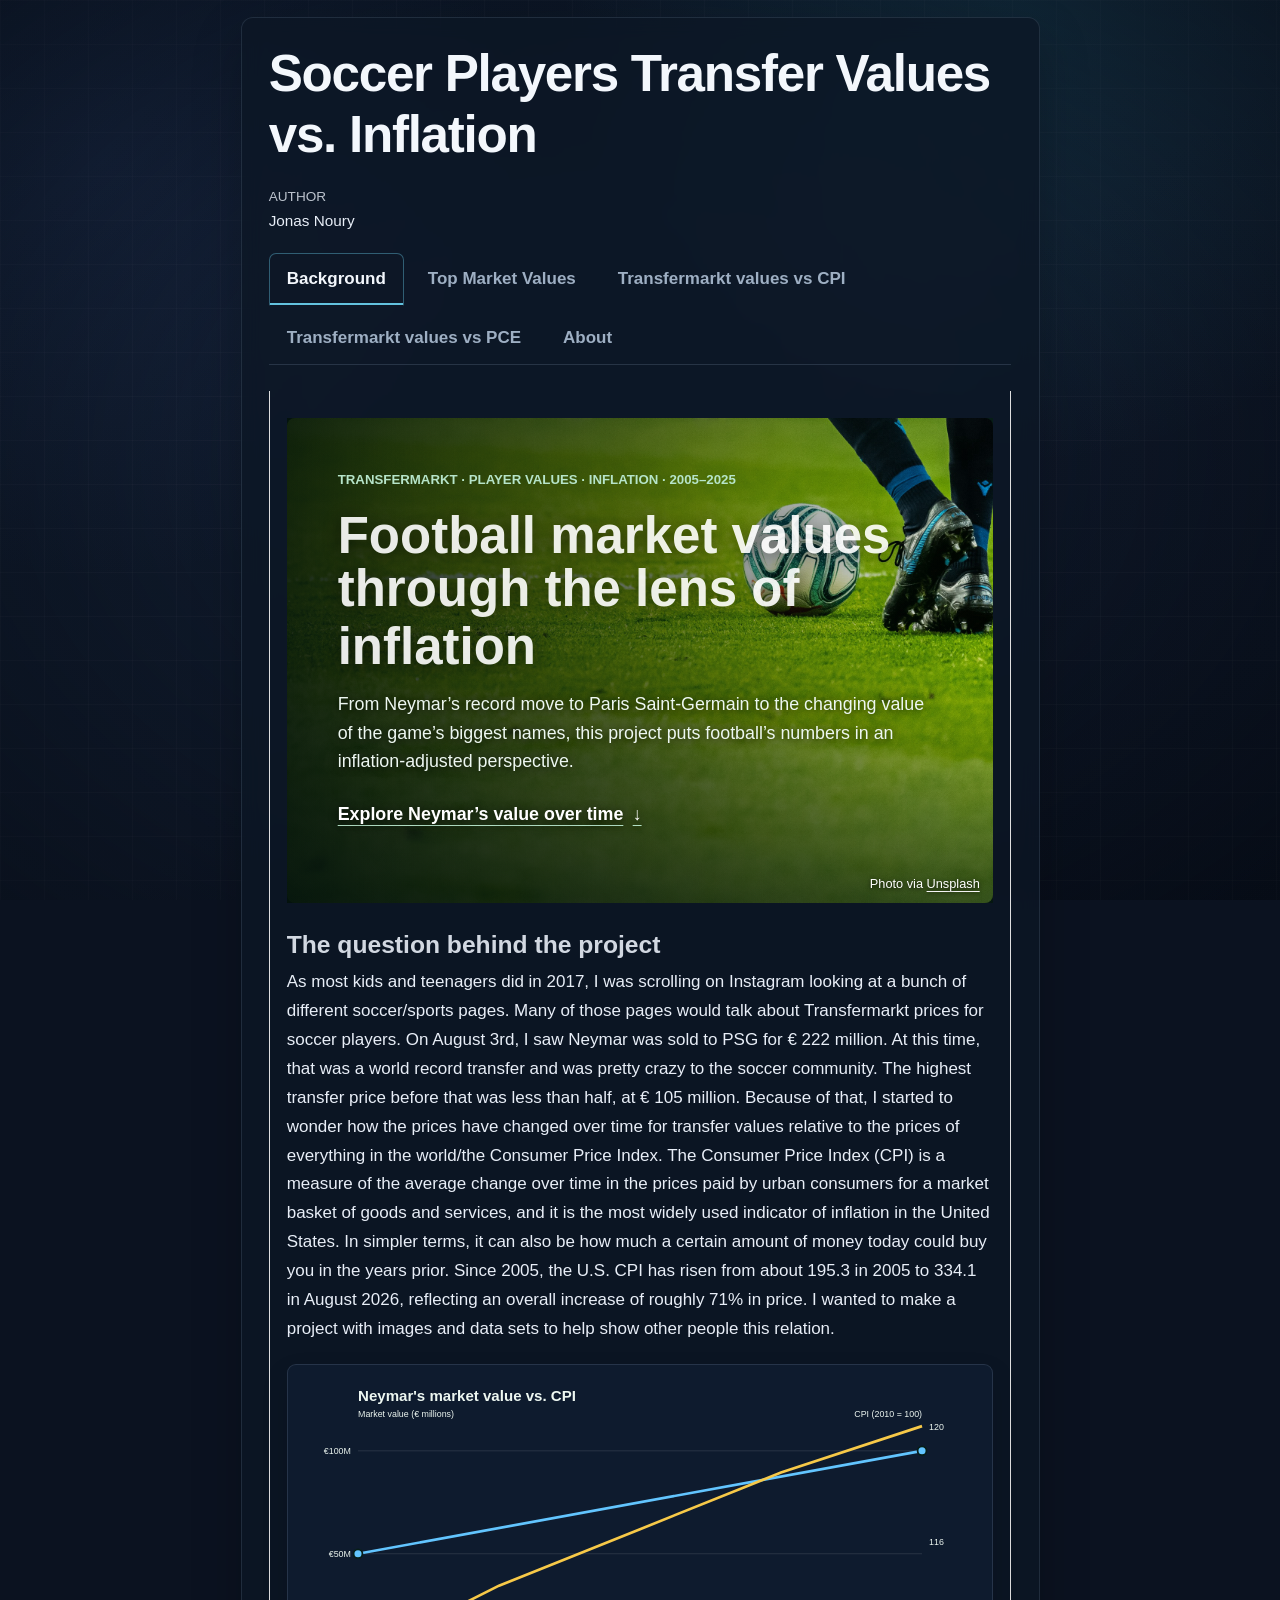
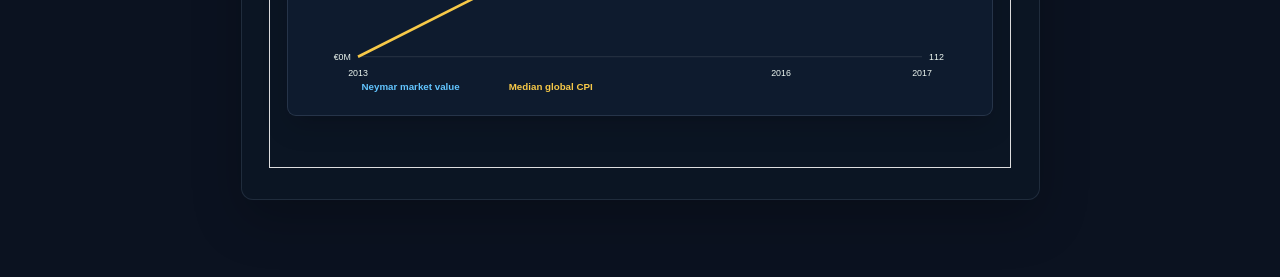
==== commit 2860afb7: "Change tab titles in navigation menu Updated tab titles in the navigation for clarity." ====
--- a/index.html
+++ b/index.html
@@ -6,7 +6,7 @@
 
 <meta name="viewport" content="width=device-width, initial-scale=1.0, user-scalable=yes">
 
-<meta name="author" content="Jonas Noury">
+
 
 <title>Soccer Players Transfer Values vs.&nbsp;Inflation</title>
 <style>
@@ -78,7 +78,7 @@
 
 
 <div class="tabset-margin-container"></div><div class="panel-tabset">
-<ul class="nav nav-tabs" role="tablist"><li class="nav-item" role="presentation"><a class="nav-link active" id="tabset-1-1-tab" data-bs-toggle="tab" data-bs-target="#tabset-1-1" role="tab" aria-controls="tabset-1-1" aria-selected="true" href="">Background</a></li><li class="nav-item" role="presentation"><a class="nav-link" id="tabset-1-2-tab" data-bs-toggle="tab" data-bs-target="#tabset-1-2" role="tab" aria-controls="tabset-1-2" aria-selected="false" href="">Explore</a></li><li class="nav-item" role="presentation"><a class="nav-link" id="tabset-1-3-tab" data-bs-toggle="tab" data-bs-target="#tabset-1-3" role="tab" aria-controls="tabset-1-3" aria-selected="false" href="">Transfermarkt values vs CPI</a></li><li class="nav-item" role="presentation"><a class="nav-link" id="tabset-1-4-tab" data-bs-toggle="tab" data-bs-target="#tabset-1-4" role="tab" aria-controls="tabset-1-4" aria-selected="false" href="">Transfermarkt values vs PCE</a></li><li class="nav-item" role="presentation"><a class="nav-link" id="tabset-1-5-tab" data-bs-toggle="tab" data-bs-target="#tabset-1-5" role="tab" aria-controls="tabset-1-5" aria-selected="false" href="">About</a></li></ul>
+<ul class="nav nav-tabs" role="tablist"><li class="nav-item" role="presentation"><a class="nav-link active" id="tabset-1-1-tab" data-bs-toggle="tab" data-bs-target="#tabset-1-1" role="tab" aria-controls="tabset-1-1" aria-selected="true" href="">Background</a></li><li class="nav-item" role="presentation"><a class="nav-link" id="tabset-1-2-tab" data-bs-toggle="tab" data-bs-target="#tabset-1-2" role="tab" aria-controls="tabset-1-2" aria-selected="false" href="">Top Market Values</a></li><li class="nav-item" role="presentation"><a class="nav-link" id="tabset-1-3-tab" data-bs-toggle="tab" data-bs-target="#tabset-1-3" role="tab" aria-controls="tabset-1-3" aria-selected="false" href="">Transfermarkt values vs CPI</a></li><li class="nav-item" role="presentation"><a class="nav-link" id="tabset-1-4-tab" data-bs-toggle="tab" data-bs-target="#tabset-1-4" role="tab" aria-controls="tabset-1-4" aria-selected="false" href="">Transfermarkt values vs PCE</a></li><li class="nav-item" role="presentation"><a class="nav-link" id="tabset-1-5-tab" data-bs-toggle="tab" data-bs-target="#tabset-1-5" role="tab" aria-controls="tabset-1-5" aria-selected="false" href="">About</a></li></ul>
 <div class="tab-content">
 <div id="tabset-1-1" class="tab-pane active" role="tabpanel" aria-labelledby="tabset-1-1-tab">
 <section class="background-cover" aria-labelledby="background-cover-title">
@@ -1086,4 +1086,4 @@
 
 
 
-</body></html>+</body></html>
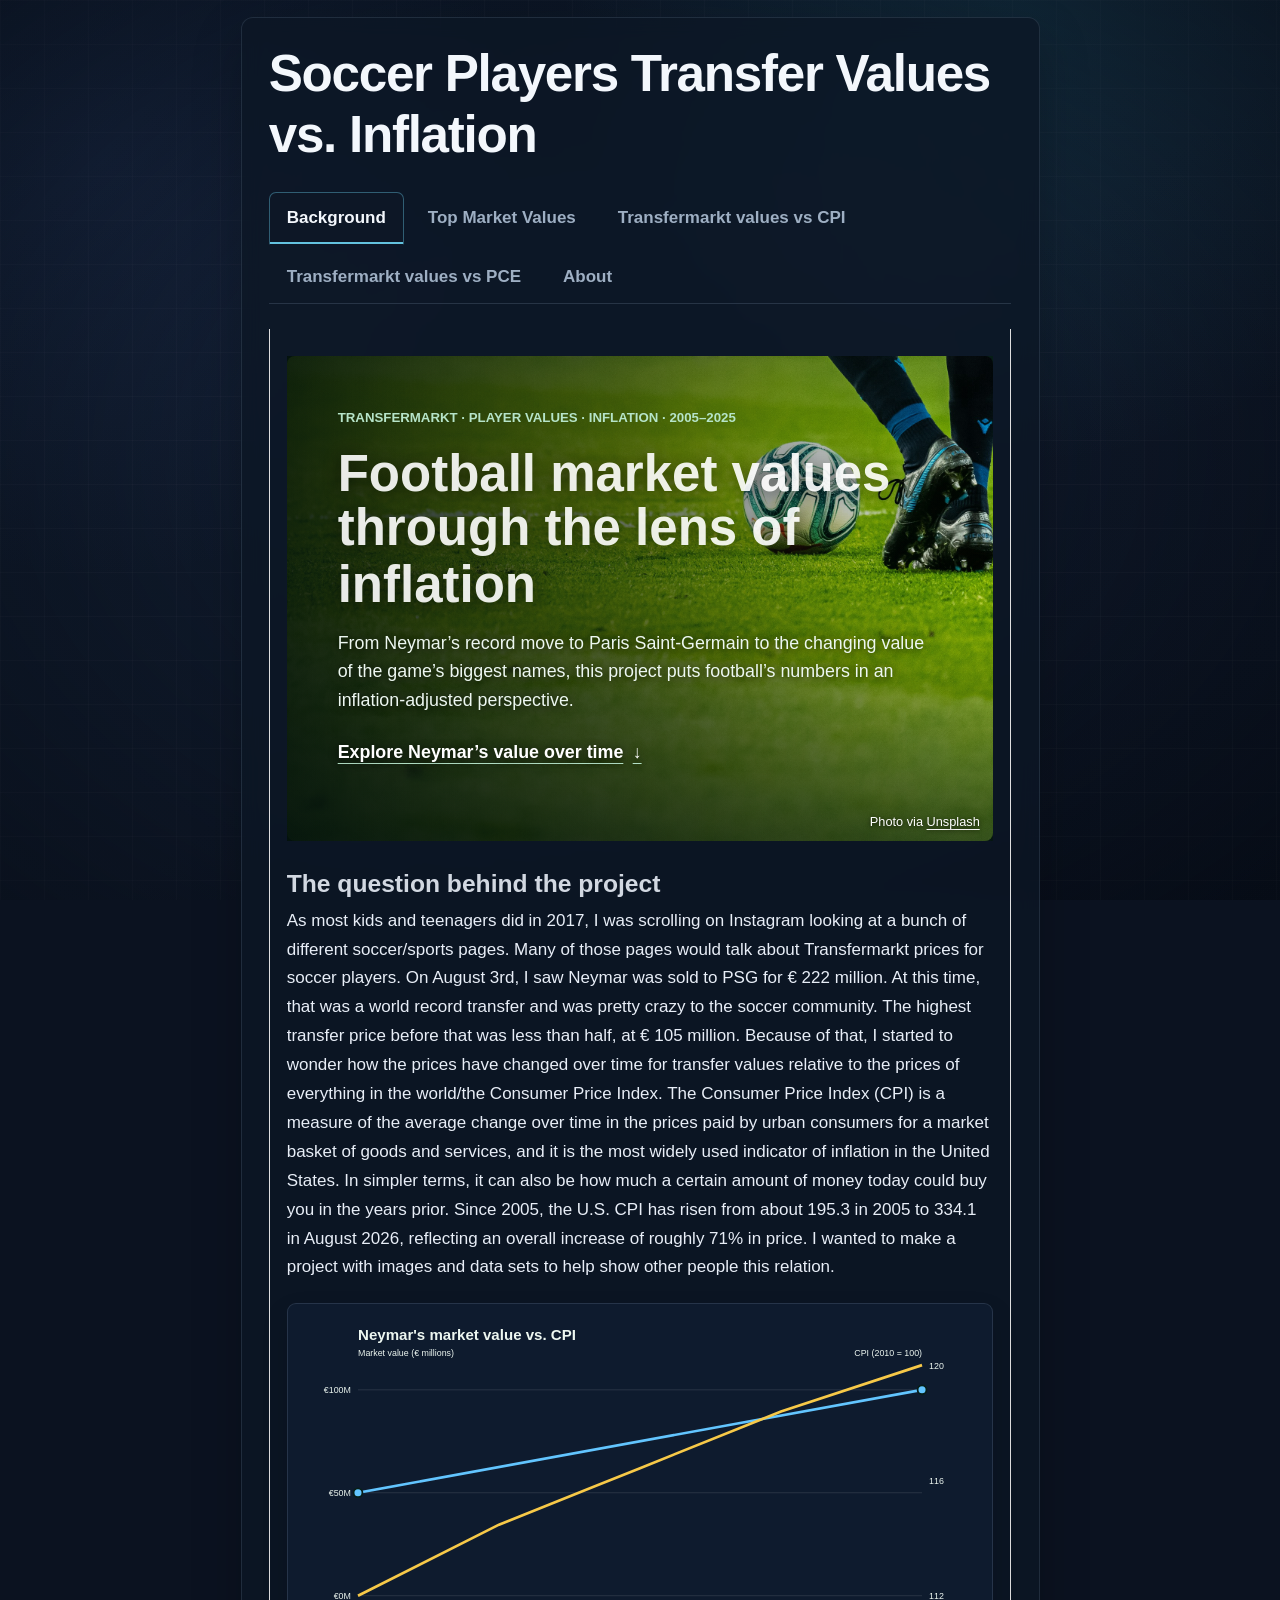
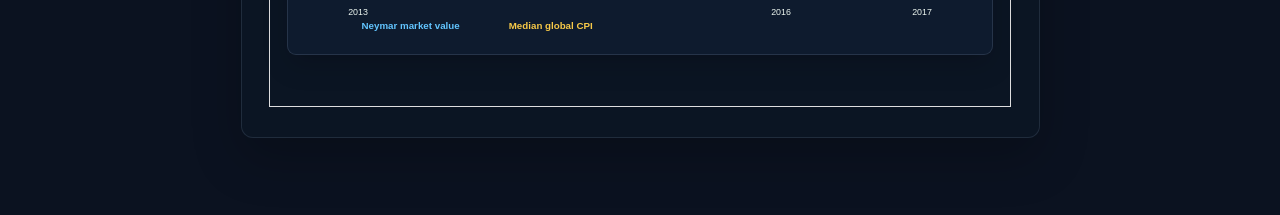
==== commit 94dd701e: "Remove author details from quarto title meta Removed author information from the title meta section." ====
--- a/index.html
+++ b/index.html
@@ -62,11 +62,7 @@
 <div class="quarto-title-meta">
 
     <div>
-    <div class="quarto-title-meta-heading">Author</div>
-    <div class="quarto-title-meta-contents">
-             <p>Jonas Noury </p>
-          </div>
-  </div>
+
     
   
     
